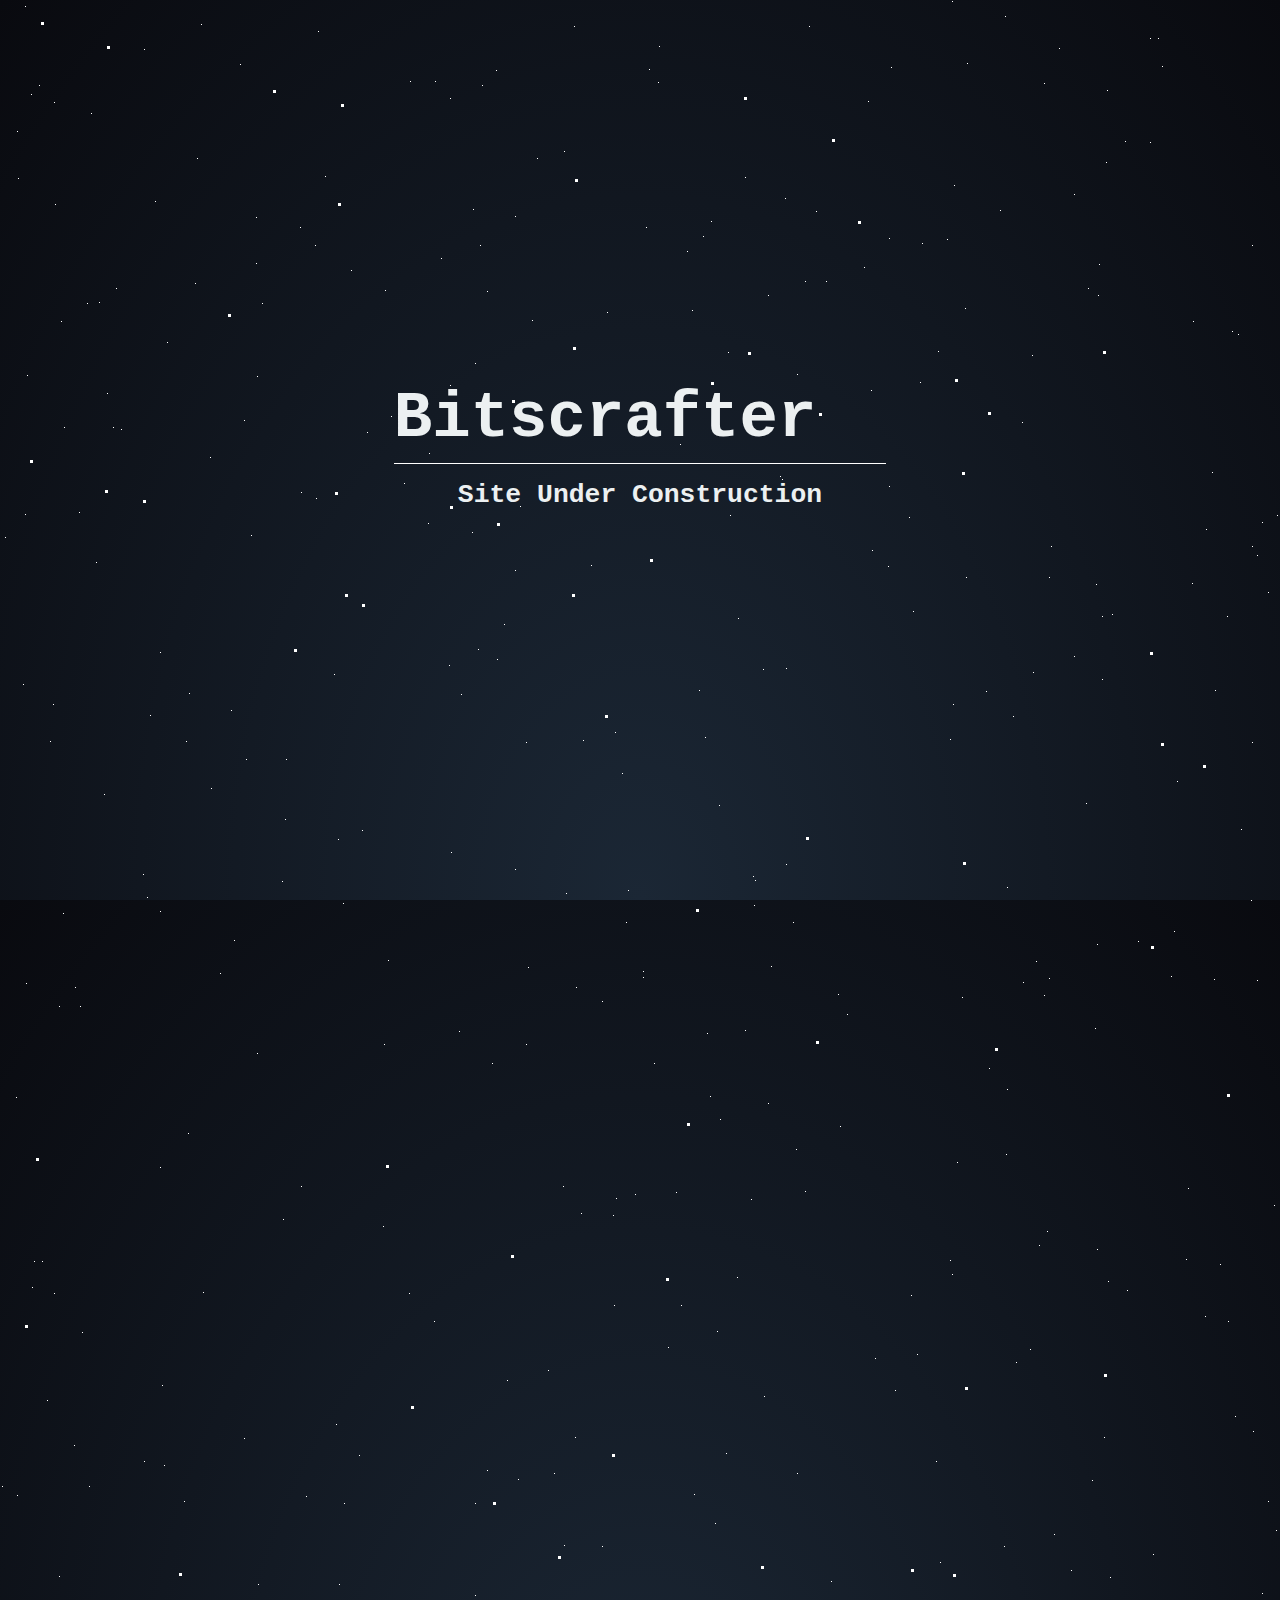
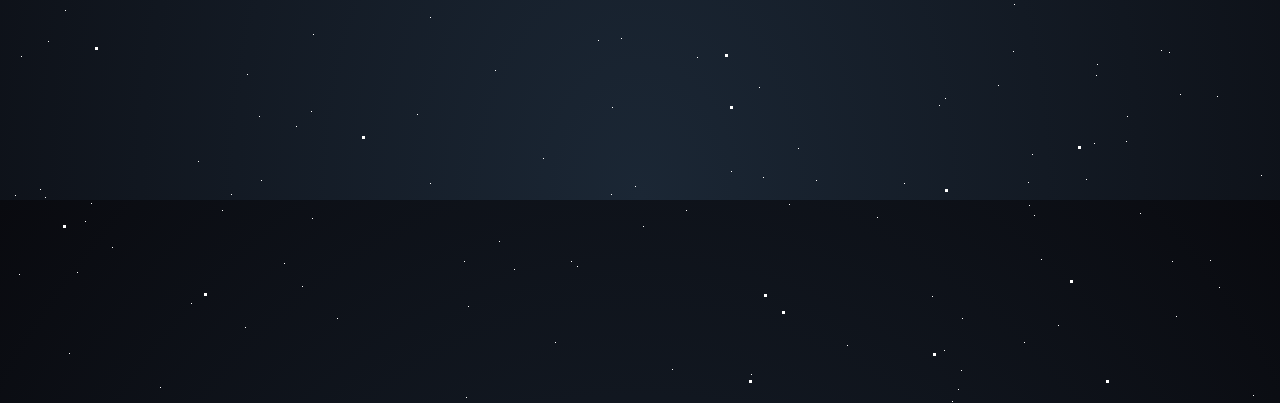
==== index.html @ 1b385be1 "Under construction site" ====
<!doctype html>
<html>

<head>
  <meta charset="utf-8">
  <meta name="viewport" content="width=device-width, initial-scale=1">
  <title></title>
<!--  <link rel="stylesheet" href="css/style.css">-->
<!--  <meta name="description" content="">-->

<!--  <meta property="og:title" content="">-->
<!--  <meta property="og:type" content="">-->
<!--  <meta property="og:url" content="">-->
<!--  <meta property="og:image" content="">-->
<!--  <meta property="og:image:alt" content="">-->

<!--  <link rel="icon" href="/favicon.ico" sizes="any">-->
<!--  <link rel="icon" href="/icon.svg" type="image/svg+xml">-->
<!--  <link rel="apple-touch-icon" href="icon.png">-->

<!--  <link rel="manifest" href="site.webmanifest">-->
<!--  <meta name="theme-color" content="#fafafa">-->

  <link rel="stylesheet" href="css/base.css">

<!--  <style id="INLINE_PEN_STYLESHEET_ID">-->
<!--    /*@import url('https://fonts.googleapis.com/css?family=Poiret+One|Source+Sans+Pro');*/-->

<!--    * {-->
<!--      padding: 0;-->
<!--      margin: 0;-->
<!--      box-sizing: border-box;-->
<!--    }-->

<!--    html,-->
<!--    body {-->
<!--      height: 100%;-->
<!--    }-->

<!--    body {-->
<!--      font-size: 110%;-->
<!--      color: #ecf0f1;-->
<!--      /*font-family: 'Source Sans Pro', sans-serif;*/-->
<!--      font-family: 'Andale Mono', 'Consolas', monospace;-->
<!--      background: radial-gradient(ellipse at bottom, #1b2735 0%, #090a0f 100%);-->
<!--      /*background: radial-gradient(ellipse at bottom, #1b2735 25%, #090a0f 75%);*/-->
<!--      width: 100%;-->
<!--      position: absolute;-->
<!--      top: 0;-->
<!--      left: 0;-->
<!--      overflow: hidden;-->
<!--    }-->

<!--    .main {-->
<!--      position: absolute;-->
<!--      height: 100%;-->
<!--      width: 100%;-->
<!--      display: flex;-->
<!--      justify-content: center;-->
<!--      align-items: center;-->
<!--    }-->

<!--    .contact {-->
<!--      display: flex;-->
<!--      flex-direction: column;-->
<!--      justify-content: center;-->
<!--      align-items: center;-->
<!--    }-->

<!--    .title {-->
<!--      /*font-family: 'Poiret One', cursive;*/-->
<!--      font-family: 'Andale Mono', 'Consolas', monospace;-->
<!--      font-size: 4rem;-->
<!--      margin-bottom: .5rem;-->
<!--      width: 100%;-->
<!--    }-->

<!--    .sub-title {-->
<!--      border-top: .1rem solid #fff;-->
<!--      padding: 1rem 4rem;-->
<!--      text-align: center;-->
<!--    }-->


<!--    /* CSS hack using multiple box-shadows to get them **Stars** */-->

<!--    .stars {-->
<!--      width: 1px;-->
<!--      height: 1px;-->
<!--      background: transparent;-->
<!--      box-shadow: 1983px 1070px #FFF, 1625px 734px #FFF, 1505px 1218px #FFF, 1288px 1382px #FFF, 1023px 982px #FFF, 184px 1501px #FFF, 1352px 1072px #FFF, 966px 577px #FFF, 1928px 1505px #FFF, 284px 1863px #FFF, 871px 390px #FFF, 1591px 1017px #FFF, 1919px 1315px #FFF, 1552px 697px #FFF, 1775px 1722px #FFF, 61px 321px #FFF, 1108px 1281px #FFF, 1795px 22px #FFF, 1808px 716px #FFF, 797px 374px #FFF, 796px 1149px #FFF, 952px 1px #FFF, 1361px 1185px #FFF, 1110px 1577px #FFF, 1058px 1925px #FFF, 160px 1987px #FFF, 1274px 1205px #FFF, 39px 85px #FFF, 1835px 484px #FFF, 495px 1670px #FFF, 986px 691px #FFF, 2px 1486px #FFF, 719px 805px #FFF, 1601px 89px #FFF, 591px 565px #FFF, 1317px 1604px #FFF, 1805px 1486px #FFF, 703px 236px #FFF, 1950px 1089px #FFF, 1527px 1923px #FFF, 1690px 36px #FFF, 1252px 245px #FFF, 343px 903px #FFF, 143px 874px #FFF, 939px 1705px #FFF, 1733px 372px #FFF, 362px 830px #FFF, 1580px 1181px #FFF, 251px 535px #FFF, 1666px 1111px #FFF, 1276px 1530px #FFF, 958px 1989px #FFF, 75px 987px #FFF, 256px 217px #FFF, 635px 1194px #FFF, 1004px 1546px #FFF, 1910px 878px #FFF, 520px 506px #FFF, 1000px 210px #FFF, 1455px 1027px #FFF, 417px 1714px #FFF, 1376px 674px #FFF, 1744px 1390px #FFF, 195px 283px #FFF, 621px 1638px #FFF, 962px 997px #FFF, 283px 1219px #FFF, 1591px 1953px #FFF, 160px 652px #FFF, 1430px 948px #FFF, 1589px 1722px #FFF, 614px 1305px #FFF, 167px 342px #FFF, 1172px 1861px #FFF, 1097px 1249px #FFF, 1094px 1743px #FFF, 1988px 1361px #FFF, 461px 694px #FFF, 1096px 584px #FFF, 1876px 1984px #FFF, 315px 245px #FFF, 441px 258px #FFF, 1219px 1887px #FFF, 480px 245px #FFF, 285px 819px #FFF, 1753px 1833px #FFF, 816px 1780px #FFF, 245px 1927px #FFF, 715px 1523px #FFF, 475px 1595px #FFF, 1162px 66px #FFF, 543px 1758px #FFF, 112px 1847px #FFF, 1604px 1243px #FFF, 1888px 1758px #FFF, 162px 1385px #FFF, 1587px 1863px #FFF, 1059px 48px #FFF, 1161px 1650px #FFF, 1881px 289px #FFF, 475px 363px #FFF, 160px 911px #FFF, 487px 291px #FFF, 496px 70px #FFF, 1107px 90px #FFF, 731px 1771px #FFF, 1517px 918px #FFF, 1013px 716px #FFF, 1832px 882px #FFF, 107px 393px #FFF, 1503px 1860px #FFF, 31px 94px #FFF, 1640px 1112px #FFF, 697px 1657px #FFF, 435px 81px #FFF, 1526px 1467px #FFF, 602px 1001px #FFF, 1409px 306px #FFF, 1631px 1005px #FFF, 302px 1886px #FFF, 1262px 522px #FFF, 1606px 776px #FFF, 1813px 1471px #FFF, 1784px 1953px #FFF, 499px 1841px #FFF, 805px 1191px #FFF, 786px 864px #FFF, 940px 1562px #FFF, 1016px 1362px #FFF, 1036px 961px #FFF, 1666px 173px #FFF, 1214px 979px #FFF, 54px 1293px #FFF, 231px 710px #FFF, 434px 1321px #FFF, 259px 1716px #FFF, 1463px 380px #FFF, 1406px 1130px #FFF, 913px 611px #FFF, 1489px 1218px #FFF, 1777px 61px #FFF, 967px 63px #FFF, 1598px 1504px #FFF, 1528px 1134px #FFF, 1641px 111px #FFF, 1980px 1181px #FFF, 945px 1698px #FFF, 430px 1617px #FFF, 482px 85px #FFF, 554px 1473px #FFF, 1112px 614px #FFF, 1030px 1349px #FFF, 1666px 1753px #FFF, 1049px 978px #FFF, 1817px 1144px #FFF, 759px 1687px #FFF, 1371px 1720px #FFF, 1393px 461px #FFF, 26px 983px #FFF, 85px 1821px #FFF, 1193px 321px #FFF, 240px 64px #FFF, 220px 973px #FFF, 607px 312px #FFF, 1102px 679px #FFF, 1314px 329px #FFF, 1802px 1079px #FFF, 1997px 85px #FFF, 782px 479px #FFF, 1647px 52px #FFF, 1945px 514px #FFF, 938px 351px #FFF, 1140px 1813px #FFF, 1348px 1582px #FFF, 1188px 1188px #FFF, 1494px 1341px #FFF, 1552px 834px #FFF, 1592px 1952px #FFF, 450px 98px #FFF, 581px 1213px #FFF, 1736px 1193px #FFF, 944px 1950px #FFF, 526px 1044px #FFF, 1869px 788px #FFF, 911px 1295px #FFF, 1521px 1135px #FFF, 1725px 1438px #FFF, 1691px 110px #FFF, 1903px 1777px #FFF, 643px 1826px #FFF, 222px 1810px #FFF, 1613px 1035px #FFF, 201px 24px #FFF, 1325px 557px #FFF, 1169px 1652px #FFF, 385px 290px #FFF, 1733px 168px #FFF, 1886px 438px #FFF, 1533px 315px #FFF, 388px 960px #FFF, 312px 1818px #FFF, 1605px 6px #FFF, 231px 1794px #FFF, 686px 1810px #FFF, 1301px 577px #FFF, 1583px 474px #FFF, 1916px 756px #FFF, 694px 1494px #FFF, 1877px 1341px #FFF, 25px 6px #FFF, 1717px 316px #FFF, 1906px 1307px #FFF, 1555px 316px #FFF, 699px 690px #FFF, 1335px 368px #FFF, 1871px 668px #FFF, 301px 492px #FFF, 1899px 747px #FFF, 680px 444px #FFF, 654px 1063px #FFF, 45px 1797px #FFF, 826px 281px #FFF, 1041px 1859px #FFF, 1690px 7px #FFF, 797px 1473px #FFF, 1697px 1680px #FFF, 1704px 572px #FFF, 144px 49px #FFF, 1099px 264px #FFF, 789px 1804px #FFF, 186px 741px #FFF, 306px 1496px #FFF, 473px 209px #FFF, 1763px 127px #FFF, 116px 288px #FFF, 450px 385px #FFF, 210px 457px #FFF, 1433px 1540px #FFF, 1766px 1459px #FFF, 1426px 215px #FFF, 1313px 296px #FFF, 410px 81px #FFF, 1809px 593px #FFF, 515px 216px #FFF, 1903px 1912px #FFF, 564px 1545px #FFF, 99px 302px #FFF, 164px 1465px #FFF, 1560px 801px #FFF, 1839px 663px #FFF, 191px 1903px #FFF, 5px 537px #FFF, 1150px 38px #FFF, 1310px 647px #FFF, 1257px 555px #FFF, 487px 1470px #FFF, 1769px 1121px #FFF, 1698px 1155px #FFF, 1176px 1916px #FFF, 1192px 583px #FFF, 1778px 1511px #FFF, 1330px 354px #FFF, 705px 737px #FFF, 449px 665px #FFF, 89px 1486px #FFF, 751px 1974px #FFF, 1733px 1742px #FFF, 1289px 1386px #FFF, 1621px 1363px #FFF, 571px 1861px #FFF, 1697px 1850px #FFF, 504px 624px #FFF, 889px 238px #FFF, 1627px 1435px #FFF, 1379px 1367px #FFF, 872px 550px #FFF, 472px 532px #FFF, 466px 1997px #FFF, 932px 1896px #FFF, 1044px 83px #FFF, 1262px 1593px #FFF, 1953px 1478px #FFF, 1127px 1716px #FFF, 325px 176px #FFF, 1742px 1505px #FFF, 1088px 288px #FFF, 1212px 472px #FFF, 1365px 985px #FFF, 1086px 803px #FFF, 256px 263px #FFF, 1300px 1444px #FFF, 1673px 201px #FFF, 188px 1133px #FFF, 404px 483px #FFF, 59px 1006px #FFF, 1013px 1651px #FFF, 947px 239px #FFF, 18px 178px #FFF, 1430px 1851px #FFF, 763px 1777px #FFF, 1737px 196px #FFF, 643px 977px #FFF, 1335px 1275px #FFF, 1513px 1200px #FFF, 497px 659px #FFF, 1929px 800px #FFF, 1481px 283px #FFF, 1232px 331px #FFF, 1518px 1754px #FFF, 515px 869px #FFF, 1127px 1290px #FFF, 726px 1453px #FFF, 864px 267px #FFF, 313px 1634px #FFF, 1562px 606px #FFF, 91px 1803px #FFF, 40px 1789px #FFF, 1097px 944px #FFF, 1949px 1949px #FFF, 17px 1495px #FFF, 1786px 93px #FFF, 577px 1866px #FFF, 1252px 546px #FFF, 564px 151px #FFF, 1096px 1675px #FFF, 1743px 1694px #FFF, 1332px 311px #FFF, 1935px 1625px #FFF, 1251px 900px #FFF, 840px 1126px #FFF, 763px 669px #FFF, 1414px 1146px #FFF, 32px 1287px #FFF, 950px 739px #FFF, 1730px 856px #FFF, 1032px 1754px #FFF, 155px 201px #FFF, 1999px 1250px #FFF, 1811px 1488px #FFF, 805px 281px #FFF, 875px 1358px #FFF, 1757px 86px #FFF, 1824px 605px #FFF, 429px 453px #FFF, 1955px 1159px #FFF, 19px 1874px #FFF, 1549px 109px #FFF, 1684px 145px #FFF, 1973px 685px #FFF, 338px 839px #FFF, 659px 46px #FFF, 1600px 344px #FFF, 838px 994px #FFF, 337px 1918px #FFF, 583px 740px #FFF, 687px 251px #FFF, 1900px 1031px #FFF, 1296px 449px #FFF, 1268px 592px #FFF, 383px 1226px #FFF, 868px 101px #FFF, 891px 67px #FFF, 1957px 940px #FFF, 74px 1445px #FFF, 1432px 898px #FFF, 430px 1783px #FFF, 954px 185px #FFF, 359px 1455px #FFF, 635px 1786px #FFF, 1186px 1259px #FFF, 1445px 1505px #FFF, 1177px 781px #FFF, 1407px 603px #FFF, 1257px 980px #FFF, 96px 562px #FFF, 1999px 1560px #FFF, 1153px 1554px #FFF, 1033px 672px #FFF, 1051px 546px #FFF, 753px 876px #FFF, 1763px 145px #FFF, 1704px 1207px #FFF, 34px 1261px #FFF, 817px 1041px #FFF, 247px 1674px #FFF, 121px 429px #FFF, 515px 570px #FFF, 1762px 1489px #FFF, 234px 940px #FFF, 1095px 1028px #FFF, 720px 1119px #FFF, 1238px 334px #FFF, 91px 113px #FFF, 147px 897px #FFF, 1029px 1805px #FFF, 1680px 1957px #FFF, 475px 1503px #FFF, 1557px 917px #FFF, 1458px 1762px #FFF, 612px 1707px #FFF, 1329px 393px #FFF, 160px 1167px #FFF, 1631px 1887px #FFF, 1125px 141px #FFF, 257px 376px #FFF, 809px 26px #FFF, 1349px 199px #FFF, 1805px 88px #FFF, 69px 1953px #FFF, 1206px 529px #FFF, 646px 227px #FFF, 1097px 1664px #FFF, 42px 1261px #FFF, 1604px 360px #FFF, 1939px 187px #FFF, 1220px 1264px #FFF, 1044px 995px #FFF, 1005px 16px #FFF, 1648px 1612px #FFF, 847px 1014px #FFF, 339px 1584px #FFF, 1329px 1304px #FFF, 961px 1970px #FFF, 711px 221px #FFF, 888px 566px #FFF, 53px 704px #FFF, 1369px 846px #FFF, 1261px 1775px #FFF, 737px 1277px #FFF, 1071px 1570px #FFF, 77px 1872px #FFF, 1268px 1501px #FFF, 598px 1640px #FFF, 1769px 297px #FFF, 1074px 656px #FFF, 1006px 1154px #FFF, 672px 1969px #FFF, 922px 243px #FFF, 622px 773px #FFF, 1875px 804px #FFF, 1873px 600px #FFF, 1844px 1794px #FFF, 1253px 1995px #FFF, 616px 1198px #FFF, 1829px 1743px #FFF, 1321px 504px #FFF, 1340px 566px #FFF, 1520px 1825px #FFF, 1696px 1333px #FFF, 537px 158px #FFF, 1106px 162px #FFF, 25px 514px #FFF, 1022px 422px #FFF, 1955px 391px #FFF, 1126px 1741px #FFF, 754px 905px #FFF, 1217px 1696px #FFF, 351px 270px #FFF, 950px 1260px #FFF, 1847px 658px #FFF, 23px 684px #FFF, 1295px 572px #FFF, 257px 1053px #FFF, 87px 303px #FFF, 798px 1748px #FFF, 1150px 142px #FFF, 48px 1641px #FFF, 1492px 1328px #FFF, 1385px 1766px #FFF, 296px 1726px #FFF, 1299px 1780px #FFF, 1316px 522px #FFF, 1953px 1526px #FFF, 1007px 1089px #FFF, 1824px 1598px #FFF, 1720px 480px #FFF, 555px 1942px #FFF, 367px 432px #FFF, 957px 1162px #FFF, 384px 1044px #FFF, 738px 618px #FFF, 1568px 1432px #FFF, 211px 788px #FFF, 198px 1761px #FFF, 745px 177px #FFF, 1700px 159px #FFF, 316px 498px #FFF, 65px 1610px #FFF, 1948px 1638px #FFF, 936px 1461px #FFF, 1656px 622px #FFF, 575px 1437px #FFF, 336px 1424px #FFF, 1215px 690px #FFF, 1641px 1542px #FFF, 998px 1685px #FFF, 952px 1274px #FFF, 1448px 1165px #FFF, 904px 1783px #FFF, 1788px 1404px #FFF, 1748px 1717px #FFF, 793px 922px #FFF, 1032px 355px #FFF, 1158px 38px #FFF, 1573px 1855px #FFF, 751px 1199px #FFF, 1284px 227px #FFF, 391px 416px #FFF, 55px 204px #FFF, 962px 1918px #FFF, 668px 1347px #FFF, 613px 1215px #FFF, 615px 732px #FFF, 1442px 1752px #FFF, 1086px 1779px #FFF, 532px 320px #FFF, 1228px 1321px #FFF, 1796px 1906px #FFF, 150px 715px #FFF, 1694px 1005px #FFF, 1509px 391px #FFF, 262px 303px #FFF, 1743px 909px #FFF, 1966px 1203px #FFF, 707px 1033px #FFF, 82px 1332px #FFF, 104px 794px #FFF, 246px 759px #FFF, 507px 1380px #FFF, 1227px 616px #FFF, 917px 1354px #FFF, 1941px 759px #FFF, 451px 852px #FFF, 17px 131px #FFF, 780px 476px #FFF, 816px 211px #FFF, 1039px 1245px #FFF, 1521px 1036px #FFF, 1509px 1542px #FFF, 1368px 960px #FFF, 1104px 1437px #FFF, 1171px 976px #FFF, 681px 1305px #FFF, 1741px 579px #FFF, 953px 704px #FFF, 1810px 328px #FFF, 1960px 1396px #FFF, 1098px 295px #FFF, 1409px 919px #FFF, 1830px 1176px #FFF, 492px 1063px #FFF, 1277px 515px #FFF, 602px 1546px #FFF, 1832px 236px #FFF, 1513px 274px #FFF, 1983px 794px #FFF, 2000px 1505px #FFF, 920px 382px #FFF, 1374px 1235px #FFF, 692px 310px #FFF, 1028px 1782px #FFF, 1007px 887px #FFF, 1492px 858px #FFF, 877px 1817px #FFF, 1024px 1942px #FFF, 658px 82px #FFF, 526px 742px #FFF, 755px 880px #FFF, 301px 1186px #FFF, 318px 31px #FFF, 1517px 1244px #FFF, 1996px 1126px #FFF, 464px 1861px #FFF, 334px 674px #FFF, 768px 1103px #FFF, 628px 890px #FFF, 1054px 1534px #FFF, 59px 1576px #FFF, 189px 693px #FFF, 16px 1097px #FFF, 563px 1186px #FFF, 428px 523px #FFF, 1047px 1231px #FFF, 1940px 1262px #FFF, 643px 971px #FFF, 611px 1794px #FFF, 1676px 21px #FFF, 1882px 1523px #FFF, 258px 1584px #FFF, 768px 295px #FFF, 1253px 1431px #FFF, 1855px 362px #FFF, 576px 987px #FFF, 1904px 470px #FFF, 895px 1390px #FFF, 771px 966px #FFF, 1034px 1815px #FFF, 203px 1292px #FFF, 566px 893px #FFF, 63px 913px #FFF, 1340px 1416px #FFF, 528px 967px #FFF, 1965px 444px #FFF, 1961px 132px #FFF, 1049px 577px #FFF, 459px 1031px #FFF, 261px 1780px #FFF, 1092px 1480px #FFF, 286px 759px #FFF, 1014px 1604px #FFF, 144px 1461px #FFF, 1180px 1694px #FFF, 1348px 613px #FFF, 518px 1479px #FFF, 478px 649px #FFF, 1303px 629px #FFF, 1713px 258px #FFF, 1912px 501px #FFF, 300px 227px #FFF, 989px 1068px #FFF, 197px 158px #FFF, 244px 420px #FFF, 889px 486px #FFF, 1517px 1812px #FFF, 965px 308px #FFF, 409px 1293px #FFF, 47px 1400px #FFF, 1473px 1150px #FFF, 311px 1711px #FFF, 1938px 1000px #FFF, 717px 1331px #FFF, 282px 881px #FFF, 1305px 382px #FFF, 1639px 52px #FFF, 1466px 1228px #FFF, 574px 26px #FFF, 1310px 899px #FFF, 15px 1795px #FFF, 1138px 941px #FFF, 1235px 1416px #FFF, 27px 375px #FFF, 1333px 1470px #FFF, 1462px 1837px #FFF, 1830px 1217px #FFF, 1521px 1848px #FFF, 730px 515px #FFF, 514px 1869px #FFF, 468px 1906px #FFF, 1931px 259px #FFF, 1612px 151px #FFF, 1495px 735px #FFF, 710px 1096px #FFF, 1976px 546px #FFF, 50px 741px #FFF, 1313px 381px #FFF, 54px 102px #FFF, 1873px 1009px #FFF, 1696px 688px #FFF, 626px 922px #FFF, 244px 1438px #FFF, 1746px 1787px #FFF, 1824px 1437px #FFF, 1730px 1219px #FFF, 785px 198px #FFF, 1174px 931px #FFF, 909px 517px #FFF, 1283px 662px #FFF, 1074px 194px #FFF, 847px 1945px #FFF, 113px 427px #FFF, 728px 352px #FFF, 1205px 1316px #FFF, 786px 668px #FFF, 64px 427px #FFF, 548px 1370px #FFF, 1102px 616px #FFF, 676px 1192px #FFF, 1652px 1264px #FFF, 649px 69px #FFF, 1593px 645px #FFF, 1651px 816px #FFF, 1914px 977px #FFF, 80px 1006px #FFF, 1252px 742px #FFF, 1291px 981px #FFF, 1325px 273px #FFF, 831px 1581px #FFF, 344px 1503px #FFF, 1885px 1849px #FFF, 745px 1030px #FFF, 764px 1396px #FFF, 1241px 829px #FFF, 1281px 160px #FFF, 1210px 1860px #FFF, 1998px 411px #FFF, 1752px 1816px #FFF, 21px 1656px #FFF, 1863px 1988px #FFF, 1860px 331px #FFF, 79px 512px #FFF;-->
<!--      animation: animStar 50s linear infinite;-->
<!--    }-->

<!--    .stars:after {-->
<!--      content: " ";-->
<!--      position: absolute;-->
<!--      top: 2000px;-->
<!--      width: 1px;-->
<!--      height: 1px;-->
<!--      background: transparent;-->
<!--      box-shadow: 1983px 1070px #FFF, 1625px 734px #FFF, 1505px 1218px #FFF, 1288px 1382px #FFF, 1023px 982px #FFF, 184px 1501px #FFF, 1352px 1072px #FFF, 966px 577px #FFF, 1928px 1505px #FFF, 284px 1863px #FFF, 871px 390px #FFF, 1591px 1017px #FFF, 1919px 1315px #FFF, 1552px 697px #FFF, 1775px 1722px #FFF, 61px 321px #FFF, 1108px 1281px #FFF, 1795px 22px #FFF, 1808px 716px #FFF, 797px 374px #FFF, 796px 1149px #FFF, 952px 1px #FFF, 1361px 1185px #FFF, 1110px 1577px #FFF, 1058px 1925px #FFF, 160px 1987px #FFF, 1274px 1205px #FFF, 39px 85px #FFF, 1835px 484px #FFF, 495px 1670px #FFF, 986px 691px #FFF, 2px 1486px #FFF, 719px 805px #FFF, 1601px 89px #FFF, 591px 565px #FFF, 1317px 1604px #FFF, 1805px 1486px #FFF, 703px 236px #FFF, 1950px 1089px #FFF, 1527px 1923px #FFF, 1690px 36px #FFF, 1252px 245px #FFF, 343px 903px #FFF, 143px 874px #FFF, 939px 1705px #FFF, 1733px 372px #FFF, 362px 830px #FFF, 1580px 1181px #FFF, 251px 535px #FFF, 1666px 1111px #FFF, 1276px 1530px #FFF, 958px 1989px #FFF, 75px 987px #FFF, 256px 217px #FFF, 635px 1194px #FFF, 1004px 1546px #FFF, 1910px 878px #FFF, 520px 506px #FFF, 1000px 210px #FFF, 1455px 1027px #FFF, 417px 1714px #FFF, 1376px 674px #FFF, 1744px 1390px #FFF, 195px 283px #FFF, 621px 1638px #FFF, 962px 997px #FFF, 283px 1219px #FFF, 1591px 1953px #FFF, 160px 652px #FFF, 1430px 948px #FFF, 1589px 1722px #FFF, 614px 1305px #FFF, 167px 342px #FFF, 1172px 1861px #FFF, 1097px 1249px #FFF, 1094px 1743px #FFF, 1988px 1361px #FFF, 461px 694px #FFF, 1096px 584px #FFF, 1876px 1984px #FFF, 315px 245px #FFF, 441px 258px #FFF, 1219px 1887px #FFF, 480px 245px #FFF, 285px 819px #FFF, 1753px 1833px #FFF, 816px 1780px #FFF, 245px 1927px #FFF, 715px 1523px #FFF, 475px 1595px #FFF, 1162px 66px #FFF, 543px 1758px #FFF, 112px 1847px #FFF, 1604px 1243px #FFF, 1888px 1758px #FFF, 162px 1385px #FFF, 1587px 1863px #FFF, 1059px 48px #FFF, 1161px 1650px #FFF, 1881px 289px #FFF, 475px 363px #FFF, 160px 911px #FFF, 487px 291px #FFF, 496px 70px #FFF, 1107px 90px #FFF, 731px 1771px #FFF, 1517px 918px #FFF, 1013px 716px #FFF, 1832px 882px #FFF, 107px 393px #FFF, 1503px 1860px #FFF, 31px 94px #FFF, 1640px 1112px #FFF, 697px 1657px #FFF, 435px 81px #FFF, 1526px 1467px #FFF, 602px 1001px #FFF, 1409px 306px #FFF, 1631px 1005px #FFF, 302px 1886px #FFF, 1262px 522px #FFF, 1606px 776px #FFF, 1813px 1471px #FFF, 1784px 1953px #FFF, 499px 1841px #FFF, 805px 1191px #FFF, 786px 864px #FFF, 940px 1562px #FFF, 1016px 1362px #FFF, 1036px 961px #FFF, 1666px 173px #FFF, 1214px 979px #FFF, 54px 1293px #FFF, 231px 710px #FFF, 434px 1321px #FFF, 259px 1716px #FFF, 1463px 380px #FFF, 1406px 1130px #FFF, 913px 611px #FFF, 1489px 1218px #FFF, 1777px 61px #FFF, 967px 63px #FFF, 1598px 1504px #FFF, 1528px 1134px #FFF, 1641px 111px #FFF, 1980px 1181px #FFF, 945px 1698px #FFF, 430px 1617px #FFF, 482px 85px #FFF, 554px 1473px #FFF, 1112px 614px #FFF, 1030px 1349px #FFF, 1666px 1753px #FFF, 1049px 978px #FFF, 1817px 1144px #FFF, 759px 1687px #FFF, 1371px 1720px #FFF, 1393px 461px #FFF, 26px 983px #FFF, 85px 1821px #FFF, 1193px 321px #FFF, 240px 64px #FFF, 220px 973px #FFF, 607px 312px #FFF, 1102px 679px #FFF, 1314px 329px #FFF, 1802px 1079px #FFF, 1997px 85px #FFF, 782px 479px #FFF, 1647px 52px #FFF, 1945px 514px #FFF, 938px 351px #FFF, 1140px 1813px #FFF, 1348px 1582px #FFF, 1188px 1188px #FFF, 1494px 1341px #FFF, 1552px 834px #FFF, 1592px 1952px #FFF, 450px 98px #FFF, 581px 1213px #FFF, 1736px 1193px #FFF, 944px 1950px #FFF, 526px 1044px #FFF, 1869px 788px #FFF, 911px 1295px #FFF, 1521px 1135px #FFF, 1725px 1438px #FFF, 1691px 110px #FFF, 1903px 1777px #FFF, 643px 1826px #FFF, 222px 1810px #FFF, 1613px 1035px #FFF, 201px 24px #FFF, 1325px 557px #FFF, 1169px 1652px #FFF, 385px 290px #FFF, 1733px 168px #FFF, 1886px 438px #FFF, 1533px 315px #FFF, 388px 960px #FFF, 312px 1818px #FFF, 1605px 6px #FFF, 231px 1794px #FFF, 686px 1810px #FFF, 1301px 577px #FFF, 1583px 474px #FFF, 1916px 756px #FFF, 694px 1494px #FFF, 1877px 1341px #FFF, 25px 6px #FFF, 1717px 316px #FFF, 1906px 1307px #FFF, 1555px 316px #FFF, 699px 690px #FFF, 1335px 368px #FFF, 1871px 668px #FFF, 301px 492px #FFF, 1899px 747px #FFF, 680px 444px #FFF, 654px 1063px #FFF, 45px 1797px #FFF, 826px 281px #FFF, 1041px 1859px #FFF, 1690px 7px #FFF, 797px 1473px #FFF, 1697px 1680px #FFF, 1704px 572px #FFF, 144px 49px #FFF, 1099px 264px #FFF, 789px 1804px #FFF, 186px 741px #FFF, 306px 1496px #FFF, 473px 209px #FFF, 1763px 127px #FFF, 116px 288px #FFF, 450px 385px #FFF, 210px 457px #FFF, 1433px 1540px #FFF, 1766px 1459px #FFF, 1426px 215px #FFF, 1313px 296px #FFF, 410px 81px #FFF, 1809px 593px #FFF, 515px 216px #FFF, 1903px 1912px #FFF, 564px 1545px #FFF, 99px 302px #FFF, 164px 1465px #FFF, 1560px 801px #FFF, 1839px 663px #FFF, 191px 1903px #FFF, 5px 537px #FFF, 1150px 38px #FFF, 1310px 647px #FFF, 1257px 555px #FFF, 487px 1470px #FFF, 1769px 1121px #FFF, 1698px 1155px #FFF, 1176px 1916px #FFF, 1192px 583px #FFF, 1778px 1511px #FFF, 1330px 354px #FFF, 705px 737px #FFF, 449px 665px #FFF, 89px 1486px #FFF, 751px 1974px #FFF, 1733px 1742px #FFF, 1289px 1386px #FFF, 1621px 1363px #FFF, 571px 1861px #FFF, 1697px 1850px #FFF, 504px 624px #FFF, 889px 238px #FFF, 1627px 1435px #FFF, 1379px 1367px #FFF, 872px 550px #FFF, 472px 532px #FFF, 466px 1997px #FFF, 932px 1896px #FFF, 1044px 83px #FFF, 1262px 1593px #FFF, 1953px 1478px #FFF, 1127px 1716px #FFF, 325px 176px #FFF, 1742px 1505px #FFF, 1088px 288px #FFF, 1212px 472px #FFF, 1365px 985px #FFF, 1086px 803px #FFF, 256px 263px #FFF, 1300px 1444px #FFF, 1673px 201px #FFF, 188px 1133px #FFF, 404px 483px #FFF, 59px 1006px #FFF, 1013px 1651px #FFF, 947px 239px #FFF, 18px 178px #FFF, 1430px 1851px #FFF, 763px 1777px #FFF, 1737px 196px #FFF, 643px 977px #FFF, 1335px 1275px #FFF, 1513px 1200px #FFF, 497px 659px #FFF, 1929px 800px #FFF, 1481px 283px #FFF, 1232px 331px #FFF, 1518px 1754px #FFF, 515px 869px #FFF, 1127px 1290px #FFF, 726px 1453px #FFF, 864px 267px #FFF, 313px 1634px #FFF, 1562px 606px #FFF, 91px 1803px #FFF, 40px 1789px #FFF, 1097px 944px #FFF, 1949px 1949px #FFF, 17px 1495px #FFF, 1786px 93px #FFF, 577px 1866px #FFF, 1252px 546px #FFF, 564px 151px #FFF, 1096px 1675px #FFF, 1743px 1694px #FFF, 1332px 311px #FFF, 1935px 1625px #FFF, 1251px 900px #FFF, 840px 1126px #FFF, 763px 669px #FFF, 1414px 1146px #FFF, 32px 1287px #FFF, 950px 739px #FFF, 1730px 856px #FFF, 1032px 1754px #FFF, 155px 201px #FFF, 1999px 1250px #FFF, 1811px 1488px #FFF, 805px 281px #FFF, 875px 1358px #FFF, 1757px 86px #FFF, 1824px 605px #FFF, 429px 453px #FFF, 1955px 1159px #FFF, 19px 1874px #FFF, 1549px 109px #FFF, 1684px 145px #FFF, 1973px 685px #FFF, 338px 839px #FFF, 659px 46px #FFF, 1600px 344px #FFF, 838px 994px #FFF, 337px 1918px #FFF, 583px 740px #FFF, 687px 251px #FFF, 1900px 1031px #FFF, 1296px 449px #FFF, 1268px 592px #FFF, 383px 1226px #FFF, 868px 101px #FFF, 891px 67px #FFF, 1957px 940px #FFF, 74px 1445px #FFF, 1432px 898px #FFF, 430px 1783px #FFF, 954px 185px #FFF, 359px 1455px #FFF, 635px 1786px #FFF, 1186px 1259px #FFF, 1445px 1505px #FFF, 1177px 781px #FFF, 1407px 603px #FFF, 1257px 980px #FFF, 96px 562px #FFF, 1999px 1560px #FFF, 1153px 1554px #FFF, 1033px 672px #FFF, 1051px 546px #FFF, 753px 876px #FFF, 1763px 145px #FFF, 1704px 1207px #FFF, 34px 1261px #FFF, 817px 1041px #FFF, 247px 1674px #FFF, 121px 429px #FFF, 515px 570px #FFF, 1762px 1489px #FFF, 234px 940px #FFF, 1095px 1028px #FFF, 720px 1119px #FFF, 1238px 334px #FFF, 91px 113px #FFF, 147px 897px #FFF, 1029px 1805px #FFF, 1680px 1957px #FFF, 475px 1503px #FFF, 1557px 917px #FFF, 1458px 1762px #FFF, 612px 1707px #FFF, 1329px 393px #FFF, 160px 1167px #FFF, 1631px 1887px #FFF, 1125px 141px #FFF, 257px 376px #FFF, 809px 26px #FFF, 1349px 199px #FFF, 1805px 88px #FFF, 69px 1953px #FFF, 1206px 529px #FFF, 646px 227px #FFF, 1097px 1664px #FFF, 42px 1261px #FFF, 1604px 360px #FFF, 1939px 187px #FFF, 1220px 1264px #FFF, 1044px 995px #FFF, 1005px 16px #FFF, 1648px 1612px #FFF, 847px 1014px #FFF, 339px 1584px #FFF, 1329px 1304px #FFF, 961px 1970px #FFF, 711px 221px #FFF, 888px 566px #FFF, 53px 704px #FFF, 1369px 846px #FFF, 1261px 1775px #FFF, 737px 1277px #FFF, 1071px 1570px #FFF, 77px 1872px #FFF, 1268px 1501px #FFF, 598px 1640px #FFF, 1769px 297px #FFF, 1074px 656px #FFF, 1006px 1154px #FFF, 672px 1969px #FFF, 922px 243px #FFF, 622px 773px #FFF, 1875px 804px #FFF, 1873px 600px #FFF, 1844px 1794px #FFF, 1253px 1995px #FFF, 616px 1198px #FFF, 1829px 1743px #FFF, 1321px 504px #FFF, 1340px 566px #FFF, 1520px 1825px #FFF, 1696px 1333px #FFF, 537px 158px #FFF, 1106px 162px #FFF, 25px 514px #FFF, 1022px 422px #FFF, 1955px 391px #FFF, 1126px 1741px #FFF, 754px 905px #FFF, 1217px 1696px #FFF, 351px 270px #FFF, 950px 1260px #FFF, 1847px 658px #FFF, 23px 684px #FFF, 1295px 572px #FFF, 257px 1053px #FFF, 87px 303px #FFF, 798px 1748px #FFF, 1150px 142px #FFF, 48px 1641px #FFF, 1492px 1328px #FFF, 1385px 1766px #FFF, 296px 1726px #FFF, 1299px 1780px #FFF, 1316px 522px #FFF, 1953px 1526px #FFF, 1007px 1089px #FFF, 1824px 1598px #FFF, 1720px 480px #FFF, 555px 1942px #FFF, 367px 432px #FFF, 957px 1162px #FFF, 384px 1044px #FFF, 738px 618px #FFF, 1568px 1432px #FFF, 211px 788px #FFF, 198px 1761px #FFF, 745px 177px #FFF, 1700px 159px #FFF, 316px 498px #FFF, 65px 1610px #FFF, 1948px 1638px #FFF, 936px 1461px #FFF, 1656px 622px #FFF, 575px 1437px #FFF, 336px 1424px #FFF, 1215px 690px #FFF, 1641px 1542px #FFF, 998px 1685px #FFF, 952px 1274px #FFF, 1448px 1165px #FFF, 904px 1783px #FFF, 1788px 1404px #FFF, 1748px 1717px #FFF, 793px 922px #FFF, 1032px 355px #FFF, 1158px 38px #FFF, 1573px 1855px #FFF, 751px 1199px #FFF, 1284px 227px #FFF, 391px 416px #FFF, 55px 204px #FFF, 962px 1918px #FFF, 668px 1347px #FFF, 613px 1215px #FFF, 615px 732px #FFF, 1442px 1752px #FFF, 1086px 1779px #FFF, 532px 320px #FFF, 1228px 1321px #FFF, 1796px 1906px #FFF, 150px 715px #FFF, 1694px 1005px #FFF, 1509px 391px #FFF, 262px 303px #FFF, 1743px 909px #FFF, 1966px 1203px #FFF, 707px 1033px #FFF, 82px 1332px #FFF, 104px 794px #FFF, 246px 759px #FFF, 507px 1380px #FFF, 1227px 616px #FFF, 917px 1354px #FFF, 1941px 759px #FFF, 451px 852px #FFF, 17px 131px #FFF, 780px 476px #FFF, 816px 211px #FFF, 1039px 1245px #FFF, 1521px 1036px #FFF, 1509px 1542px #FFF, 1368px 960px #FFF, 1104px 1437px #FFF, 1171px 976px #FFF, 681px 1305px #FFF, 1741px 579px #FFF, 953px 704px #FFF, 1810px 328px #FFF, 1960px 1396px #FFF, 1098px 295px #FFF, 1409px 919px #FFF, 1830px 1176px #FFF, 492px 1063px #FFF, 1277px 515px #FFF, 602px 1546px #FFF, 1832px 236px #FFF, 1513px 274px #FFF, 1983px 794px #FFF, 2000px 1505px #FFF, 920px 382px #FFF, 1374px 1235px #FFF, 692px 310px #FFF, 1028px 1782px #FFF, 1007px 887px #FFF, 1492px 858px #FFF, 877px 1817px #FFF, 1024px 1942px #FFF, 658px 82px #FFF, 526px 742px #FFF, 755px 880px #FFF, 301px 1186px #FFF, 318px 31px #FFF, 1517px 1244px #FFF, 1996px 1126px #FFF, 464px 1861px #FFF, 334px 674px #FFF, 768px 1103px #FFF, 628px 890px #FFF, 1054px 1534px #FFF, 59px 1576px #FFF, 189px 693px #FFF, 16px 1097px #FFF, 563px 1186px #FFF, 428px 523px #FFF, 1047px 1231px #FFF, 1940px 1262px #FFF, 643px 971px #FFF, 611px 1794px #FFF, 1676px 21px #FFF, 1882px 1523px #FFF, 258px 1584px #FFF, 768px 295px #FFF, 1253px 1431px #FFF, 1855px 362px #FFF, 576px 987px #FFF, 1904px 470px #FFF, 895px 1390px #FFF, 771px 966px #FFF, 1034px 1815px #FFF, 203px 1292px #FFF, 566px 893px #FFF, 63px 913px #FFF, 1340px 1416px #FFF, 528px 967px #FFF, 1965px 444px #FFF, 1961px 132px #FFF, 1049px 577px #FFF, 459px 1031px #FFF, 261px 1780px #FFF, 1092px 1480px #FFF, 286px 759px #FFF, 1014px 1604px #FFF, 144px 1461px #FFF, 1180px 1694px #FFF, 1348px 613px #FFF, 518px 1479px #FFF, 478px 649px #FFF, 1303px 629px #FFF, 1713px 258px #FFF, 1912px 501px #FFF, 300px 227px #FFF, 989px 1068px #FFF, 197px 158px #FFF, 244px 420px #FFF, 889px 486px #FFF, 1517px 1812px #FFF, 965px 308px #FFF, 409px 1293px #FFF, 47px 1400px #FFF, 1473px 1150px #FFF, 311px 1711px #FFF, 1938px 1000px #FFF, 717px 1331px #FFF, 282px 881px #FFF, 1305px 382px #FFF, 1639px 52px #FFF, 1466px 1228px #FFF, 574px 26px #FFF, 1310px 899px #FFF, 15px 1795px #FFF, 1138px 941px #FFF, 1235px 1416px #FFF, 27px 375px #FFF, 1333px 1470px #FFF, 1462px 1837px #FFF, 1830px 1217px #FFF, 1521px 1848px #FFF, 730px 515px #FFF, 514px 1869px #FFF, 468px 1906px #FFF, 1931px 259px #FFF, 1612px 151px #FFF, 1495px 735px #FFF, 710px 1096px #FFF, 1976px 546px #FFF, 50px 741px #FFF, 1313px 381px #FFF, 54px 102px #FFF, 1873px 1009px #FFF, 1696px 688px #FFF, 626px 922px #FFF, 244px 1438px #FFF, 1746px 1787px #FFF, 1824px 1437px #FFF, 1730px 1219px #FFF, 785px 198px #FFF, 1174px 931px #FFF, 909px 517px #FFF, 1283px 662px #FFF, 1074px 194px #FFF, 847px 1945px #FFF, 113px 427px #FFF, 728px 352px #FFF, 1205px 1316px #FFF, 786px 668px #FFF, 64px 427px #FFF, 548px 1370px #FFF, 1102px 616px #FFF, 676px 1192px #FFF, 1652px 1264px #FFF, 649px 69px #FFF, 1593px 645px #FFF, 1651px 816px #FFF, 1914px 977px #FFF, 80px 1006px #FFF, 1252px 742px #FFF, 1291px 981px #FFF, 1325px 273px #FFF, 831px 1581px #FFF, 344px 1503px #FFF, 1885px 1849px #FFF, 745px 1030px #FFF, 764px 1396px #FFF, 1241px 829px #FFF, 1281px 160px #FFF, 1210px 1860px #FFF, 1998px 411px #FFF, 1752px 1816px #FFF, 21px 1656px #FFF, 1863px 1988px #FFF, 1860px 331px #FFF, 79px 512px #FFF;-->
<!--    }-->

<!--    .stars2 {-->
<!--      width: 2px;-->
<!--      height: 2px;-->
<!--      background: transparent;-->
<!--      box-shadow: 1124px 1500px #FFF, 916px 1039px #FFF, 1281px 2000px #FFF, 1702px 518px #FFF, 246px 953px #FFF, 1889px 287px #FFF, 1438px 1139px #FFF, 1824px 1739px #FFF, 1090px 1205px #FFF, 1514px 392px #FFF, 87px 1797px #FFF, 342px 25px #FFF, 134px 1624px #FFF, 1246px 426px #FFF, 453px 559px #FFF, 609px 308px #FFF, 506px 972px #FFF, 684px 733px #FFF, 85px 1641px #FFF, 1576px 320px #FFF, 145px 809px #FFF, 1822px 1000px #FFF, 21px 1512px #FFF, 173px 1775px #FFF, 1283px 1564px #FFF, 224px 1353px #FFF, 451px 785px #FFF, 703px 1983px #FFF, 508px 1345px #FFF, 957px 1209px #FFF, 698px 162px #FFF, 159px 1835px #FFF, 712px 227px #FFF, 1234px 295px #FFF, 310px 958px #FFF, 889px 31px #FFF, 1321px 1156px #FFF, 501px 274px #FFF, 914px 96px #FFF, 1637px 1954px #FFF, 774px 1326px #FFF, 304px 550px #FFF, 1249px 425px #FFF, 649px 1851px #FFF, 723px 1114px #FFF, 1115px 1524px #FFF, 1937px 1932px #FFF, 44px 1353px #FFF, 850px 1872px #FFF, 1175px 1628px #FFF, 318px 248px #FFF, 291px 521px #FFF, 1246px 1707px #FFF, 1640px 1608px #FFF, 1961px 343px #FFF, 964px 1144px #FFF, 1729px 361px #FFF, 1493px 799px #FFF, 1503px 1030px #FFF, 426px 1162px #FFF, 991px 1700px #FFF, 697px 630px #FFF, 897px 1692px #FFF, 457px 1816px #FFF, 667px 729px #FFF, 1753px 1618px #FFF, 1132px 1095px #FFF, 954px 1846px #FFF, 1938px 1179px #FFF, 135px 434px #FFF, 1134px 1216px #FFF, 491px 543px #FFF, 525px 1114px #FFF, 1769px 1830px #FFF, 1641px 1422px #FFF, 873px 548px #FFF, 1519px 1249px #FFF, 934px 1084px #FFF, 753px 1528px #FFF, 1139px 478px #FFF, 1533px 356px #FFF, 264px 1956px #FFF, 899px 487px #FFF, 1932px 1084px #FFF, 1846px 64px #FFF, 46px 1255px #FFF, 102px 1775px #FFF, 678px 1579px #FFF, 1406px 368px #FFF, 1808px 32px #FFF, 741px 775px #FFF, 225px 1338px #FFF, 124px 731px #FFF, 411px 135px #FFF, 1640px 1276px #FFF, 54px 1998px #FFF, 1126px 1912px #FFF, 1896px 1754px #FFF, 819px 827px #FFF, 1063px 125px #FFF, 955px 1357px #FFF, 945px 1808px #FFF, 777px 1591px #FFF, 508px 1351px #FFF, 966px 983px #FFF, 168px 9px #FFF, 1700px 533px #FFF, 785px 1700px #FFF, 558px 749px #FFF, 56px 1463px #FFF, 1482px 371px #FFF, 1201px 1930px #FFF, 207px 240px #FFF, 538px 146px #FFF, 893px 1156px #FFF, 662px 973px #FFF, 1126px 641px #FFF, 354px 1792px #FFF, 1483px 1367px #FFF, 1032px 1516px #FFF, 322px 1338px #FFF, 1804px 1170px #FFF, 1899px 561px #FFF, 698px 1947px #FFF, 1377px 1501px #FFF, 1966px 1196px #FFF, 108px 1889px #FFF, 790px 1309px #FFF, 1206px 42px #FFF, 1903px 373px #FFF, 465px 113px #FFF, 1776px 1878px #FFF, 1363px 639px #FFF, 1142px 1969px #FFF, 1427px 840px #FFF, 212px 1412px #FFF, 1333px 1905px #FFF, 817px 261px #FFF, 1590px 1046px #FFF, 1139px 89px #FFF, 1852px 311px #FFF, 1618px 1155px #FFF, 387px 1975px #FFF, 290px 1660px #FFF, 1094px 957px #FFF, 1145px 1157px #FFF, 825px 1179px #FFF, 1456px 1133px #FFF, 1214px 922px #FFF, 290px 1880px #FFF, 852px 1027px #FFF, 275px 557px #FFF, 1115px 724px #FFF, 1713px 1698px #FFF, 1819px 1196px #FFF, 1778px 179px #FFF, 401px 610px #FFF, 1288px 1286px #FFF, 1603px 493px #FFF, 497px 306px #FFF, 457px 1005px #FFF, 675px 1814px #FFF, 850px 1719px #FFF, 467px 932px #FFF, 1312px 1366px #FFF, 812px 1643px #FFF, 356px 1170px #FFF, 1915px 787px #FFF, 1923px 1453px #FFF, 542px 860px #FFF, 1496px 832px #FFF, 1689px 90px #FFF, 1404px 73px #FFF, 991px 357px #FFF, 1534px 1469px #FFF, 1036px 822px #FFF, 595px 819px #FFF, 432px 1908px #FFF, 221px 1519px #FFF, 1744px 1507px #FFF, 505px 564px #FFF, 1220px 1959px #FFF, 544px 1880px #FFF, 744px 516px #FFF, 547px 307px #FFF, 1862px 247px #FFF, 1560px 410px #FFF, 736px 282px #FFF, 986px 1452px #FFF, 808px 1942px #FFF, 194px 1307px #FFF, 639px 842px #FFF, 717px 272px #FFF, 580px 103px #FFF, 566px 1916px #FFF, 1847px 91px #FFF, 1583px 629px #FFF, 1270px 1517px #FFF, 1452px 1905px #FFF, 1161px 1965px #FFF;-->
<!--      animation: animStar 100s linear infinite;-->
<!--    }-->

<!--    .stars2:after {-->
<!--      content: " ";-->
<!--      position: absolute;-->
<!--      top: 2000px;-->
<!--      width: 2px;-->
<!--      height: 2px;-->
<!--      background: transparent;-->
<!--      box-shadow: 1124px 1500px #FFF, 916px 1039px #FFF, 1281px 2000px #FFF, 1702px 518px #FFF, 246px 953px #FFF, 1889px 287px #FFF, 1438px 1139px #FFF, 1824px 1739px #FFF, 1090px 1205px #FFF, 1514px 392px #FFF, 87px 1797px #FFF, 342px 25px #FFF, 134px 1624px #FFF, 1246px 426px #FFF, 453px 559px #FFF, 609px 308px #FFF, 506px 972px #FFF, 684px 733px #FFF, 85px 1641px #FFF, 1576px 320px #FFF, 145px 809px #FFF, 1822px 1000px #FFF, 21px 1512px #FFF, 173px 1775px #FFF, 1283px 1564px #FFF, 224px 1353px #FFF, 451px 785px #FFF, 703px 1983px #FFF, 508px 1345px #FFF, 957px 1209px #FFF, 698px 162px #FFF, 159px 1835px #FFF, 712px 227px #FFF, 1234px 295px #FFF, 310px 958px #FFF, 889px 31px #FFF, 1321px 1156px #FFF, 501px 274px #FFF, 914px 96px #FFF, 1637px 1954px #FFF, 774px 1326px #FFF, 304px 550px #FFF, 1249px 425px #FFF, 649px 1851px #FFF, 723px 1114px #FFF, 1115px 1524px #FFF, 1937px 1932px #FFF, 44px 1353px #FFF, 850px 1872px #FFF, 1175px 1628px #FFF, 318px 248px #FFF, 291px 521px #FFF, 1246px 1707px #FFF, 1640px 1608px #FFF, 1961px 343px #FFF, 964px 1144px #FFF, 1729px 361px #FFF, 1493px 799px #FFF, 1503px 1030px #FFF, 426px 1162px #FFF, 991px 1700px #FFF, 697px 630px #FFF, 897px 1692px #FFF, 457px 1816px #FFF, 667px 729px #FFF, 1753px 1618px #FFF, 1132px 1095px #FFF, 954px 1846px #FFF, 1938px 1179px #FFF, 135px 434px #FFF, 1134px 1216px #FFF, 491px 543px #FFF, 525px 1114px #FFF, 1769px 1830px #FFF, 1641px 1422px #FFF, 873px 548px #FFF, 1519px 1249px #FFF, 934px 1084px #FFF, 753px 1528px #FFF, 1139px 478px #FFF, 1533px 356px #FFF, 264px 1956px #FFF, 899px 487px #FFF, 1932px 1084px #FFF, 1846px 64px #FFF, 46px 1255px #FFF, 102px 1775px #FFF, 678px 1579px #FFF, 1406px 368px #FFF, 1808px 32px #FFF, 741px 775px #FFF, 225px 1338px #FFF, 124px 731px #FFF, 411px 135px #FFF, 1640px 1276px #FFF, 54px 1998px #FFF, 1126px 1912px #FFF, 1896px 1754px #FFF, 819px 827px #FFF, 1063px 125px #FFF, 955px 1357px #FFF, 945px 1808px #FFF, 777px 1591px #FFF, 508px 1351px #FFF, 966px 983px #FFF, 168px 9px #FFF, 1700px 533px #FFF, 785px 1700px #FFF, 558px 749px #FFF, 56px 1463px #FFF, 1482px 371px #FFF, 1201px 1930px #FFF, 207px 240px #FFF, 538px 146px #FFF, 893px 1156px #FFF, 662px 973px #FFF, 1126px 641px #FFF, 354px 1792px #FFF, 1483px 1367px #FFF, 1032px 1516px #FFF, 322px 1338px #FFF, 1804px 1170px #FFF, 1899px 561px #FFF, 698px 1947px #FFF, 1377px 1501px #FFF, 1966px 1196px #FFF, 108px 1889px #FFF, 790px 1309px #FFF, 1206px 42px #FFF, 1903px 373px #FFF, 465px 113px #FFF, 1776px 1878px #FFF, 1363px 639px #FFF, 1142px 1969px #FFF, 1427px 840px #FFF, 212px 1412px #FFF, 1333px 1905px #FFF, 817px 261px #FFF, 1590px 1046px #FFF, 1139px 89px #FFF, 1852px 311px #FFF, 1618px 1155px #FFF, 387px 1975px #FFF, 290px 1660px #FFF, 1094px 957px #FFF, 1145px 1157px #FFF, 825px 1179px #FFF, 1456px 1133px #FFF, 1214px 922px #FFF, 290px 1880px #FFF, 852px 1027px #FFF, 275px 557px #FFF, 1115px 724px #FFF, 1713px 1698px #FFF, 1819px 1196px #FFF, 1778px 179px #FFF, 401px 610px #FFF, 1288px 1286px #FFF, 1603px 493px #FFF, 497px 306px #FFF, 457px 1005px #FFF, 675px 1814px #FFF, 850px 1719px #FFF, 467px 932px #FFF, 1312px 1366px #FFF, 812px 1643px #FFF, 356px 1170px #FFF, 1915px 787px #FFF, 1923px 1453px #FFF, 542px 860px #FFF, 1496px 832px #FFF, 1689px 90px #FFF, 1404px 73px #FFF, 991px 357px #FFF, 1534px 1469px #FFF, 1036px 822px #FFF, 595px 819px #FFF, 432px 1908px #FFF, 221px 1519px #FFF, 1744px 1507px #FFF, 505px 564px #FFF, 1220px 1959px #FFF, 544px 1880px #FFF, 744px 516px #FFF, 547px 307px #FFF, 1862px 247px #FFF, 1560px 410px #FFF, 736px 282px #FFF, 986px 1452px #FFF, 808px 1942px #FFF, 194px 1307px #FFF, 639px 842px #FFF, 717px 272px #FFF, 580px 103px #FFF, 566px 1916px #FFF, 1847px 91px #FFF, 1583px 629px #FFF, 1270px 1517px #FFF, 1452px 1905px #FFF, 1161px 1965px #FFF;-->
<!--    }-->

<!--    .stars3 {-->
<!--      width: 3px;-->
<!--      height: 3px;-->
<!--      background: transparent;-->
<!--      box-shadow: 1106px 1979px #FFF, 1572px 505px #FFF, 25px 1324px #FFF, 650px 558px #FFF, 558px 1555px #FFF, 782px 1910px #FFF, 95px 1646px #FFF, 1794px 169px #FFF, 1104px 1373px #FFF, 965px 1386px #FFF, 1818px 948px #FFF, 1848px 760px #FFF, 1789px 937px #FFF, 761px 1565px #FFF, 945px 1788px #FFF, 1553px 93px #FFF, 1344px 281px #FFF, 832px 138px #FFF, 819px 412px #FFF, 386px 1164px #FFF, 36px 1157px #FFF, 1150px 651px #FFF, 63px 1824px #FFF, 338px 202px #FFF, 1203px 764px #FFF, 1825px 1211px #FFF, 204px 1892px #FFF, 228px 313px #FFF, 1511px 783px #FFF, 497px 522px #FFF, 744px 96px #FFF, 511px 1254px #FFF, 179px 1572px #FFF, 988px 411px #FFF, 1539px 1119px #FFF, 687px 1122px #FFF, 1615px 475px #FFF, 512px 399px #FFF, 816px 1040px #FFF, 341px 103px #FFF, 450px 505px #FFF, 1161px 742px #FFF, 1926px 1476px #FFF, 764px 1893px #FFF, 995px 1047px #FFF, 572px 593px #FFF, 143px 499px #FFF, 963px 861px #FFF, 575px 178px #FFF, 1492px 424px #FFF, 1890px 1467px #FFF, 612px 1453px #FFF, 573px 346px #FFF, 1151px 945px #FFF, 107px 45px #FFF, 345px 593px #FFF, 1659px 456px #FFF, 1984px 1612px #FFF, 1103px 350px #FFF, 696px 908px #FFF, 1227px 1093px #FFF, 1525px 1198px #FFF, 294px 648px #FFF, 955px 378px #FFF, 1553px 114px #FFF, 1355px 1009px #FFF, 911px 1568px #FFF, 1807px 27px #FFF, 933px 1952px #FFF, 493px 1501px #FFF, 1573px 1849px #FFF, 962px 471px #FFF, 1078px 1745px #FFF, 711px 381px #FFF, 1617px 574px #FFF, 666px 1277px #FFF, 1589px 1435px #FFF, 41px 21px #FFF, 1427px 252px #FFF, 748px 351px #FFF, 1826px 261px #FFF, 730px 1705px #FFF, 30px 459px #FFF, 953px 1573px #FFF, 725px 1653px #FFF, 1628px 1144px #FFF, 1070px 1879px #FFF, 362px 603px #FFF, 605px 714px #FFF, 749px 1979px #FFF, 1569px 1753px #FFF, 335px 491px #FFF, 1618px 1237px #FFF, 362px 1735px #FFF, 105px 489px #FFF, 806px 836px #FFF, 1523px 781px #FFF, 411px 1405px #FFF, 858px 220px #FFF, 273px 89px #FFF;-->
<!--      animation: animStar 150s linear infinite;-->
<!--    }-->

<!--    .stars3:after {-->
<!--      content: " ";-->
<!--      position: absolute;-->
<!--      top: 2000px;-->
<!--      width: 3px;-->
<!--      height: 3px;-->
<!--      background: transparent;-->
<!--      box-shadow: 1106px 1979px #FFF, 1572px 505px #FFF, 25px 1324px #FFF, 650px 558px #FFF, 558px 1555px #FFF, 782px 1910px #FFF, 95px 1646px #FFF, 1794px 169px #FFF, 1104px 1373px #FFF, 965px 1386px #FFF, 1818px 948px #FFF, 1848px 760px #FFF, 1789px 937px #FFF, 761px 1565px #FFF, 945px 1788px #FFF, 1553px 93px #FFF, 1344px 281px #FFF, 832px 138px #FFF, 819px 412px #FFF, 386px 1164px #FFF, 36px 1157px #FFF, 1150px 651px #FFF, 63px 1824px #FFF, 338px 202px #FFF, 1203px 764px #FFF, 1825px 1211px #FFF, 204px 1892px #FFF, 228px 313px #FFF, 1511px 783px #FFF, 497px 522px #FFF, 744px 96px #FFF, 511px 1254px #FFF, 179px 1572px #FFF, 988px 411px #FFF, 1539px 1119px #FFF, 687px 1122px #FFF, 1615px 475px #FFF, 512px 399px #FFF, 816px 1040px #FFF, 341px 103px #FFF, 450px 505px #FFF, 1161px 742px #FFF, 1926px 1476px #FFF, 764px 1893px #FFF, 995px 1047px #FFF, 572px 593px #FFF, 143px 499px #FFF, 963px 861px #FFF, 575px 178px #FFF, 1492px 424px #FFF, 1890px 1467px #FFF, 612px 1453px #FFF, 573px 346px #FFF, 1151px 945px #FFF, 107px 45px #FFF, 345px 593px #FFF, 1659px 456px #FFF, 1984px 1612px #FFF, 1103px 350px #FFF, 696px 908px #FFF, 1227px 1093px #FFF, 1525px 1198px #FFF, 294px 648px #FFF, 955px 378px #FFF, 1553px 114px #FFF, 1355px 1009px #FFF, 911px 1568px #FFF, 1807px 27px #FFF, 933px 1952px #FFF, 493px 1501px #FFF, 1573px 1849px #FFF, 962px 471px #FFF, 1078px 1745px #FFF, 711px 381px #FFF, 1617px 574px #FFF, 666px 1277px #FFF, 1589px 1435px #FFF, 41px 21px #FFF, 1427px 252px #FFF, 748px 351px #FFF, 1826px 261px #FFF, 730px 1705px #FFF, 30px 459px #FFF, 953px 1573px #FFF, 725px 1653px #FFF, 1628px 1144px #FFF, 1070px 1879px #FFF, 362px 603px #FFF, 605px 714px #FFF, 749px 1979px #FFF, 1569px 1753px #FFF, 335px 491px #FFF, 1618px 1237px #FFF, 362px 1735px #FFF, 105px 489px #FFF, 806px 836px #FFF, 1523px 781px #FFF, 411px 1405px #FFF, 858px 220px #FFF, 273px 89px #FFF;-->
<!--    }-->

<!--    @keyframes animStar {-->
<!--      from {-->
<!--        transform: translateY(0px);-->
<!--      }-->
<!--      to {-->
<!--        transform: translateY(-2000px);-->
<!--      }-->
<!--    }-->
<!--  </style>-->
</head>


<body>

<!--  <div class="overlay"></div>-->
  <div class="stars" aria-hidden="true"></div>
  <div class="starts2" aria-hidden="true"></div>
  <div class="stars3" aria-hidden="true"></div>
  <main class="main">
    <section class="contact">
      <h1 class="title">Bitscrafter</h1>
      <h2 class="sub-title">Site Under Construction</h2>
    </section>
  </main>

</body>



</html>
---- css/base.css ----
/*@import url('https://fonts.googleapis.com/css?family=Poiret+One|Source+Sans+Pro');*/

* {
  padding: 0;
  margin: 0;
  box-sizing: border-box;
}

html,
body {
  height: 100%;
}

body {
  font-size: 110%;
  color: #ecf0f1;
  font-family: 'Andale Mono', 'Consolas', monospace;
  background: radial-gradient(ellipse at bottom, #1b2735 0%, #090a0f 100%);
  width: 100%;
  position: absolute;
  top: 0;
  left: 0;
  overflow: hidden;
}

.main {
  position: absolute;
  height: 100%;
  width: 100%;
  display: flex;
  justify-content: center;
  align-items: center;
}

.contact {
  display: flex;
  flex-direction: column;
  justify-content: center;
  align-items: center;
}

.title {
  /*font-family: 'Poiret One', cursive;*/
  font-family: 'Andale Mono', 'Consolas', monospace;
  font-size: 4rem;
  margin-bottom: .5rem;
  width: 100%;
}

.sub-title {
  border-top: .1rem solid #fff;
  padding: 1rem 4rem;
  text-align: center;
}


/* CSS hack using multiple box-shadows to get them **Stars** */

.stars {
  width: 1px;
  height: 1px;
  background: transparent;
  box-shadow: 1983px 1070px #FFF, 1625px 734px #FFF, 1505px 1218px #FFF, 1288px 1382px #FFF, 1023px 982px #FFF, 184px 1501px #FFF, 1352px 1072px #FFF, 966px 577px #FFF, 1928px 1505px #FFF, 284px 1863px #FFF, 871px 390px #FFF, 1591px 1017px #FFF, 1919px 1315px #FFF, 1552px 697px #FFF, 1775px 1722px #FFF, 61px 321px #FFF, 1108px 1281px #FFF, 1795px 22px #FFF, 1808px 716px #FFF, 797px 374px #FFF, 796px 1149px #FFF, 952px 1px #FFF, 1361px 1185px #FFF, 1110px 1577px #FFF, 1058px 1925px #FFF, 160px 1987px #FFF, 1274px 1205px #FFF, 39px 85px #FFF, 1835px 484px #FFF, 495px 1670px #FFF, 986px 691px #FFF, 2px 1486px #FFF, 719px 805px #FFF, 1601px 89px #FFF, 591px 565px #FFF, 1317px 1604px #FFF, 1805px 1486px #FFF, 703px 236px #FFF, 1950px 1089px #FFF, 1527px 1923px #FFF, 1690px 36px #FFF, 1252px 245px #FFF, 343px 903px #FFF, 143px 874px #FFF, 939px 1705px #FFF, 1733px 372px #FFF, 362px 830px #FFF, 1580px 1181px #FFF, 251px 535px #FFF, 1666px 1111px #FFF, 1276px 1530px #FFF, 958px 1989px #FFF, 75px 987px #FFF, 256px 217px #FFF, 635px 1194px #FFF, 1004px 1546px #FFF, 1910px 878px #FFF, 520px 506px #FFF, 1000px 210px #FFF, 1455px 1027px #FFF, 417px 1714px #FFF, 1376px 674px #FFF, 1744px 1390px #FFF, 195px 283px #FFF, 621px 1638px #FFF, 962px 997px #FFF, 283px 1219px #FFF, 1591px 1953px #FFF, 160px 652px #FFF, 1430px 948px #FFF, 1589px 1722px #FFF, 614px 1305px #FFF, 167px 342px #FFF, 1172px 1861px #FFF, 1097px 1249px #FFF, 1094px 1743px #FFF, 1988px 1361px #FFF, 461px 694px #FFF, 1096px 584px #FFF, 1876px 1984px #FFF, 315px 245px #FFF, 441px 258px #FFF, 1219px 1887px #FFF, 480px 245px #FFF, 285px 819px #FFF, 1753px 1833px #FFF, 816px 1780px #FFF, 245px 1927px #FFF, 715px 1523px #FFF, 475px 1595px #FFF, 1162px 66px #FFF, 543px 1758px #FFF, 112px 1847px #FFF, 1604px 1243px #FFF, 1888px 1758px #FFF, 162px 1385px #FFF, 1587px 1863px #FFF, 1059px 48px #FFF, 1161px 1650px #FFF, 1881px 289px #FFF, 475px 363px #FFF, 160px 911px #FFF, 487px 291px #FFF, 496px 70px #FFF, 1107px 90px #FFF, 731px 1771px #FFF, 1517px 918px #FFF, 1013px 716px #FFF, 1832px 882px #FFF, 107px 393px #FFF, 1503px 1860px #FFF, 31px 94px #FFF, 1640px 1112px #FFF, 697px 1657px #FFF, 435px 81px #FFF, 1526px 1467px #FFF, 602px 1001px #FFF, 1409px 306px #FFF, 1631px 1005px #FFF, 302px 1886px #FFF, 1262px 522px #FFF, 1606px 776px #FFF, 1813px 1471px #FFF, 1784px 1953px #FFF, 499px 1841px #FFF, 805px 1191px #FFF, 786px 864px #FFF, 940px 1562px #FFF, 1016px 1362px #FFF, 1036px 961px #FFF, 1666px 173px #FFF, 1214px 979px #FFF, 54px 1293px #FFF, 231px 710px #FFF, 434px 1321px #FFF, 259px 1716px #FFF, 1463px 380px #FFF, 1406px 1130px #FFF, 913px 611px #FFF, 1489px 1218px #FFF, 1777px 61px #FFF, 967px 63px #FFF, 1598px 1504px #FFF, 1528px 1134px #FFF, 1641px 111px #FFF, 1980px 1181px #FFF, 945px 1698px #FFF, 430px 1617px #FFF, 482px 85px #FFF, 554px 1473px #FFF, 1112px 614px #FFF, 1030px 1349px #FFF, 1666px 1753px #FFF, 1049px 978px #FFF, 1817px 1144px #FFF, 759px 1687px #FFF, 1371px 1720px #FFF, 1393px 461px #FFF, 26px 983px #FFF, 85px 1821px #FFF, 1193px 321px #FFF, 240px 64px #FFF, 220px 973px #FFF, 607px 312px #FFF, 1102px 679px #FFF, 1314px 329px #FFF, 1802px 1079px #FFF, 1997px 85px #FFF, 782px 479px #FFF, 1647px 52px #FFF, 1945px 514px #FFF, 938px 351px #FFF, 1140px 1813px #FFF, 1348px 1582px #FFF, 1188px 1188px #FFF, 1494px 1341px #FFF, 1552px 834px #FFF, 1592px 1952px #FFF, 450px 98px #FFF, 581px 1213px #FFF, 1736px 1193px #FFF, 944px 1950px #FFF, 526px 1044px #FFF, 1869px 788px #FFF, 911px 1295px #FFF, 1521px 1135px #FFF, 1725px 1438px #FFF, 1691px 110px #FFF, 1903px 1777px #FFF, 643px 1826px #FFF, 222px 1810px #FFF, 1613px 1035px #FFF, 201px 24px #FFF, 1325px 557px #FFF, 1169px 1652px #FFF, 385px 290px #FFF, 1733px 168px #FFF, 1886px 438px #FFF, 1533px 315px #FFF, 388px 960px #FFF, 312px 1818px #FFF, 1605px 6px #FFF, 231px 1794px #FFF, 686px 1810px #FFF, 1301px 577px #FFF, 1583px 474px #FFF, 1916px 756px #FFF, 694px 1494px #FFF, 1877px 1341px #FFF, 25px 6px #FFF, 1717px 316px #FFF, 1906px 1307px #FFF, 1555px 316px #FFF, 699px 690px #FFF, 1335px 368px #FFF, 1871px 668px #FFF, 301px 492px #FFF, 1899px 747px #FFF, 680px 444px #FFF, 654px 1063px #FFF, 45px 1797px #FFF, 826px 281px #FFF, 1041px 1859px #FFF, 1690px 7px #FFF, 797px 1473px #FFF, 1697px 1680px #FFF, 1704px 572px #FFF, 144px 49px #FFF, 1099px 264px #FFF, 789px 1804px #FFF, 186px 741px #FFF, 306px 1496px #FFF, 473px 209px #FFF, 1763px 127px #FFF, 116px 288px #FFF, 450px 385px #FFF, 210px 457px #FFF, 1433px 1540px #FFF, 1766px 1459px #FFF, 1426px 215px #FFF, 1313px 296px #FFF, 410px 81px #FFF, 1809px 593px #FFF, 515px 216px #FFF, 1903px 1912px #FFF, 564px 1545px #FFF, 99px 302px #FFF, 164px 1465px #FFF, 1560px 801px #FFF, 1839px 663px #FFF, 191px 1903px #FFF, 5px 537px #FFF, 1150px 38px #FFF, 1310px 647px #FFF, 1257px 555px #FFF, 487px 1470px #FFF, 1769px 1121px #FFF, 1698px 1155px #FFF, 1176px 1916px #FFF, 1192px 583px #FFF, 1778px 1511px #FFF, 1330px 354px #FFF, 705px 737px #FFF, 449px 665px #FFF, 89px 1486px #FFF, 751px 1974px #FFF, 1733px 1742px #FFF, 1289px 1386px #FFF, 1621px 1363px #FFF, 571px 1861px #FFF, 1697px 1850px #FFF, 504px 624px #FFF, 889px 238px #FFF, 1627px 1435px #FFF, 1379px 1367px #FFF, 872px 550px #FFF, 472px 532px #FFF, 466px 1997px #FFF, 932px 1896px #FFF, 1044px 83px #FFF, 1262px 1593px #FFF, 1953px 1478px #FFF, 1127px 1716px #FFF, 325px 176px #FFF, 1742px 1505px #FFF, 1088px 288px #FFF, 1212px 472px #FFF, 1365px 985px #FFF, 1086px 803px #FFF, 256px 263px #FFF, 1300px 1444px #FFF, 1673px 201px #FFF, 188px 1133px #FFF, 404px 483px #FFF, 59px 1006px #FFF, 1013px 1651px #FFF, 947px 239px #FFF, 18px 178px #FFF, 1430px 1851px #FFF, 763px 1777px #FFF, 1737px 196px #FFF, 643px 977px #FFF, 1335px 1275px #FFF, 1513px 1200px #FFF, 497px 659px #FFF, 1929px 800px #FFF, 1481px 283px #FFF, 1232px 331px #FFF, 1518px 1754px #FFF, 515px 869px #FFF, 1127px 1290px #FFF, 726px 1453px #FFF, 864px 267px #FFF, 313px 1634px #FFF, 1562px 606px #FFF, 91px 1803px #FFF, 40px 1789px #FFF, 1097px 944px #FFF, 1949px 1949px #FFF, 17px 1495px #FFF, 1786px 93px #FFF, 577px 1866px #FFF, 1252px 546px #FFF, 564px 151px #FFF, 1096px 1675px #FFF, 1743px 1694px #FFF, 1332px 311px #FFF, 1935px 1625px #FFF, 1251px 900px #FFF, 840px 1126px #FFF, 763px 669px #FFF, 1414px 1146px #FFF, 32px 1287px #FFF, 950px 739px #FFF, 1730px 856px #FFF, 1032px 1754px #FFF, 155px 201px #FFF, 1999px 1250px #FFF, 1811px 1488px #FFF, 805px 281px #FFF, 875px 1358px #FFF, 1757px 86px #FFF, 1824px 605px #FFF, 429px 453px #FFF, 1955px 1159px #FFF, 19px 1874px #FFF, 1549px 109px #FFF, 1684px 145px #FFF, 1973px 685px #FFF, 338px 839px #FFF, 659px 46px #FFF, 1600px 344px #FFF, 838px 994px #FFF, 337px 1918px #FFF, 583px 740px #FFF, 687px 251px #FFF, 1900px 1031px #FFF, 1296px 449px #FFF, 1268px 592px #FFF, 383px 1226px #FFF, 868px 101px #FFF, 891px 67px #FFF, 1957px 940px #FFF, 74px 1445px #FFF, 1432px 898px #FFF, 430px 1783px #FFF, 954px 185px #FFF, 359px 1455px #FFF, 635px 1786px #FFF, 1186px 1259px #FFF, 1445px 1505px #FFF, 1177px 781px #FFF, 1407px 603px #FFF, 1257px 980px #FFF, 96px 562px #FFF, 1999px 1560px #FFF, 1153px 1554px #FFF, 1033px 672px #FFF, 1051px 546px #FFF, 753px 876px #FFF, 1763px 145px #FFF, 1704px 1207px #FFF, 34px 1261px #FFF, 817px 1041px #FFF, 247px 1674px #FFF, 121px 429px #FFF, 515px 570px #FFF, 1762px 1489px #FFF, 234px 940px #FFF, 1095px 1028px #FFF, 720px 1119px #FFF, 1238px 334px #FFF, 91px 113px #FFF, 147px 897px #FFF, 1029px 1805px #FFF, 1680px 1957px #FFF, 475px 1503px #FFF, 1557px 917px #FFF, 1458px 1762px #FFF, 612px 1707px #FFF, 1329px 393px #FFF, 160px 1167px #FFF, 1631px 1887px #FFF, 1125px 141px #FFF, 257px 376px #FFF, 809px 26px #FFF, 1349px 199px #FFF, 1805px 88px #FFF, 69px 1953px #FFF, 1206px 529px #FFF, 646px 227px #FFF, 1097px 1664px #FFF, 42px 1261px #FFF, 1604px 360px #FFF, 1939px 187px #FFF, 1220px 1264px #FFF, 1044px 995px #FFF, 1005px 16px #FFF, 1648px 1612px #FFF, 847px 1014px #FFF, 339px 1584px #FFF, 1329px 1304px #FFF, 961px 1970px #FFF, 711px 221px #FFF, 888px 566px #FFF, 53px 704px #FFF, 1369px 846px #FFF, 1261px 1775px #FFF, 737px 1277px #FFF, 1071px 1570px #FFF, 77px 1872px #FFF, 1268px 1501px #FFF, 598px 1640px #FFF, 1769px 297px #FFF, 1074px 656px #FFF, 1006px 1154px #FFF, 672px 1969px #FFF, 922px 243px #FFF, 622px 773px #FFF, 1875px 804px #FFF, 1873px 600px #FFF, 1844px 1794px #FFF, 1253px 1995px #FFF, 616px 1198px #FFF, 1829px 1743px #FFF, 1321px 504px #FFF, 1340px 566px #FFF, 1520px 1825px #FFF, 1696px 1333px #FFF, 537px 158px #FFF, 1106px 162px #FFF, 25px 514px #FFF, 1022px 422px #FFF, 1955px 391px #FFF, 1126px 1741px #FFF, 754px 905px #FFF, 1217px 1696px #FFF, 351px 270px #FFF, 950px 1260px #FFF, 1847px 658px #FFF, 23px 684px #FFF, 1295px 572px #FFF, 257px 1053px #FFF, 87px 303px #FFF, 798px 1748px #FFF, 1150px 142px #FFF, 48px 1641px #FFF, 1492px 1328px #FFF, 1385px 1766px #FFF, 296px 1726px #FFF, 1299px 1780px #FFF, 1316px 522px #FFF, 1953px 1526px #FFF, 1007px 1089px #FFF, 1824px 1598px #FFF, 1720px 480px #FFF, 555px 1942px #FFF, 367px 432px #FFF, 957px 1162px #FFF, 384px 1044px #FFF, 738px 618px #FFF, 1568px 1432px #FFF, 211px 788px #FFF, 198px 1761px #FFF, 745px 177px #FFF, 1700px 159px #FFF, 316px 498px #FFF, 65px 1610px #FFF, 1948px 1638px #FFF, 936px 1461px #FFF, 1656px 622px #FFF, 575px 1437px #FFF, 336px 1424px #FFF, 1215px 690px #FFF, 1641px 1542px #FFF, 998px 1685px #FFF, 952px 1274px #FFF, 1448px 1165px #FFF, 904px 1783px #FFF, 1788px 1404px #FFF, 1748px 1717px #FFF, 793px 922px #FFF, 1032px 355px #FFF, 1158px 38px #FFF, 1573px 1855px #FFF, 751px 1199px #FFF, 1284px 227px #FFF, 391px 416px #FFF, 55px 204px #FFF, 962px 1918px #FFF, 668px 1347px #FFF, 613px 1215px #FFF, 615px 732px #FFF, 1442px 1752px #FFF, 1086px 1779px #FFF, 532px 320px #FFF, 1228px 1321px #FFF, 1796px 1906px #FFF, 150px 715px #FFF, 1694px 1005px #FFF, 1509px 391px #FFF, 262px 303px #FFF, 1743px 909px #FFF, 1966px 1203px #FFF, 707px 1033px #FFF, 82px 1332px #FFF, 104px 794px #FFF, 246px 759px #FFF, 507px 1380px #FFF, 1227px 616px #FFF, 917px 1354px #FFF, 1941px 759px #FFF, 451px 852px #FFF, 17px 131px #FFF, 780px 476px #FFF, 816px 211px #FFF, 1039px 1245px #FFF, 1521px 1036px #FFF, 1509px 1542px #FFF, 1368px 960px #FFF, 1104px 1437px #FFF, 1171px 976px #FFF, 681px 1305px #FFF, 1741px 579px #FFF, 953px 704px #FFF, 1810px 328px #FFF, 1960px 1396px #FFF, 1098px 295px #FFF, 1409px 919px #FFF, 1830px 1176px #FFF, 492px 1063px #FFF, 1277px 515px #FFF, 602px 1546px #FFF, 1832px 236px #FFF, 1513px 274px #FFF, 1983px 794px #FFF, 2000px 1505px #FFF, 920px 382px #FFF, 1374px 1235px #FFF, 692px 310px #FFF, 1028px 1782px #FFF, 1007px 887px #FFF, 1492px 858px #FFF, 877px 1817px #FFF, 1024px 1942px #FFF, 658px 82px #FFF, 526px 742px #FFF, 755px 880px #FFF, 301px 1186px #FFF, 318px 31px #FFF, 1517px 1244px #FFF, 1996px 1126px #FFF, 464px 1861px #FFF, 334px 674px #FFF, 768px 1103px #FFF, 628px 890px #FFF, 1054px 1534px #FFF, 59px 1576px #FFF, 189px 693px #FFF, 16px 1097px #FFF, 563px 1186px #FFF, 428px 523px #FFF, 1047px 1231px #FFF, 1940px 1262px #FFF, 643px 971px #FFF, 611px 1794px #FFF, 1676px 21px #FFF, 1882px 1523px #FFF, 258px 1584px #FFF, 768px 295px #FFF, 1253px 1431px #FFF, 1855px 362px #FFF, 576px 987px #FFF, 1904px 470px #FFF, 895px 1390px #FFF, 771px 966px #FFF, 1034px 1815px #FFF, 203px 1292px #FFF, 566px 893px #FFF, 63px 913px #FFF, 1340px 1416px #FFF, 528px 967px #FFF, 1965px 444px #FFF, 1961px 132px #FFF, 1049px 577px #FFF, 459px 1031px #FFF, 261px 1780px #FFF, 1092px 1480px #FFF, 286px 759px #FFF, 1014px 1604px #FFF, 144px 1461px #FFF, 1180px 1694px #FFF, 1348px 613px #FFF, 518px 1479px #FFF, 478px 649px #FFF, 1303px 629px #FFF, 1713px 258px #FFF, 1912px 501px #FFF, 300px 227px #FFF, 989px 1068px #FFF, 197px 158px #FFF, 244px 420px #FFF, 889px 486px #FFF, 1517px 1812px #FFF, 965px 308px #FFF, 409px 1293px #FFF, 47px 1400px #FFF, 1473px 1150px #FFF, 311px 1711px #FFF, 1938px 1000px #FFF, 717px 1331px #FFF, 282px 881px #FFF, 1305px 382px #FFF, 1639px 52px #FFF, 1466px 1228px #FFF, 574px 26px #FFF, 1310px 899px #FFF, 15px 1795px #FFF, 1138px 941px #FFF, 1235px 1416px #FFF, 27px 375px #FFF, 1333px 1470px #FFF, 1462px 1837px #FFF, 1830px 1217px #FFF, 1521px 1848px #FFF, 730px 515px #FFF, 514px 1869px #FFF, 468px 1906px #FFF, 1931px 259px #FFF, 1612px 151px #FFF, 1495px 735px #FFF, 710px 1096px #FFF, 1976px 546px #FFF, 50px 741px #FFF, 1313px 381px #FFF, 54px 102px #FFF, 1873px 1009px #FFF, 1696px 688px #FFF, 626px 922px #FFF, 244px 1438px #FFF, 1746px 1787px #FFF, 1824px 1437px #FFF, 1730px 1219px #FFF, 785px 198px #FFF, 1174px 931px #FFF, 909px 517px #FFF, 1283px 662px #FFF, 1074px 194px #FFF, 847px 1945px #FFF, 113px 427px #FFF, 728px 352px #FFF, 1205px 1316px #FFF, 786px 668px #FFF, 64px 427px #FFF, 548px 1370px #FFF, 1102px 616px #FFF, 676px 1192px #FFF, 1652px 1264px #FFF, 649px 69px #FFF, 1593px 645px #FFF, 1651px 816px #FFF, 1914px 977px #FFF, 80px 1006px #FFF, 1252px 742px #FFF, 1291px 981px #FFF, 1325px 273px #FFF, 831px 1581px #FFF, 344px 1503px #FFF, 1885px 1849px #FFF, 745px 1030px #FFF, 764px 1396px #FFF, 1241px 829px #FFF, 1281px 160px #FFF, 1210px 1860px #FFF, 1998px 411px #FFF, 1752px 1816px #FFF, 21px 1656px #FFF, 1863px 1988px #FFF, 1860px 331px #FFF, 79px 512px #FFF;
  animation: animStar 50s linear infinite;
}

.stars:after {
  content: " ";
  position: absolute;
  top: 2000px;
  width: 1px;
  height: 1px;
  background: transparent;
  box-shadow: 1983px 1070px #FFF, 1625px 734px #FFF, 1505px 1218px #FFF, 1288px 1382px #FFF, 1023px 982px #FFF, 184px 1501px #FFF, 1352px 1072px #FFF, 966px 577px #FFF, 1928px 1505px #FFF, 284px 1863px #FFF, 871px 390px #FFF, 1591px 1017px #FFF, 1919px 1315px #FFF, 1552px 697px #FFF, 1775px 1722px #FFF, 61px 321px #FFF, 1108px 1281px #FFF, 1795px 22px #FFF, 1808px 716px #FFF, 797px 374px #FFF, 796px 1149px #FFF, 952px 1px #FFF, 1361px 1185px #FFF, 1110px 1577px #FFF, 1058px 1925px #FFF, 160px 1987px #FFF, 1274px 1205px #FFF, 39px 85px #FFF, 1835px 484px #FFF, 495px 1670px #FFF, 986px 691px #FFF, 2px 1486px #FFF, 719px 805px #FFF, 1601px 89px #FFF, 591px 565px #FFF, 1317px 1604px #FFF, 1805px 1486px #FFF, 703px 236px #FFF, 1950px 1089px #FFF, 1527px 1923px #FFF, 1690px 36px #FFF, 1252px 245px #FFF, 343px 903px #FFF, 143px 874px #FFF, 939px 1705px #FFF, 1733px 372px #FFF, 362px 830px #FFF, 1580px 1181px #FFF, 251px 535px #FFF, 1666px 1111px #FFF, 1276px 1530px #FFF, 958px 1989px #FFF, 75px 987px #FFF, 256px 217px #FFF, 635px 1194px #FFF, 1004px 1546px #FFF, 1910px 878px #FFF, 520px 506px #FFF, 1000px 210px #FFF, 1455px 1027px #FFF, 417px 1714px #FFF, 1376px 674px #FFF, 1744px 1390px #FFF, 195px 283px #FFF, 621px 1638px #FFF, 962px 997px #FFF, 283px 1219px #FFF, 1591px 1953px #FFF, 160px 652px #FFF, 1430px 948px #FFF, 1589px 1722px #FFF, 614px 1305px #FFF, 167px 342px #FFF, 1172px 1861px #FFF, 1097px 1249px #FFF, 1094px 1743px #FFF, 1988px 1361px #FFF, 461px 694px #FFF, 1096px 584px #FFF, 1876px 1984px #FFF, 315px 245px #FFF, 441px 258px #FFF, 1219px 1887px #FFF, 480px 245px #FFF, 285px 819px #FFF, 1753px 1833px #FFF, 816px 1780px #FFF, 245px 1927px #FFF, 715px 1523px #FFF, 475px 1595px #FFF, 1162px 66px #FFF, 543px 1758px #FFF, 112px 1847px #FFF, 1604px 1243px #FFF, 1888px 1758px #FFF, 162px 1385px #FFF, 1587px 1863px #FFF, 1059px 48px #FFF, 1161px 1650px #FFF, 1881px 289px #FFF, 475px 363px #FFF, 160px 911px #FFF, 487px 291px #FFF, 496px 70px #FFF, 1107px 90px #FFF, 731px 1771px #FFF, 1517px 918px #FFF, 1013px 716px #FFF, 1832px 882px #FFF, 107px 393px #FFF, 1503px 1860px #FFF, 31px 94px #FFF, 1640px 1112px #FFF, 697px 1657px #FFF, 435px 81px #FFF, 1526px 1467px #FFF, 602px 1001px #FFF, 1409px 306px #FFF, 1631px 1005px #FFF, 302px 1886px #FFF, 1262px 522px #FFF, 1606px 776px #FFF, 1813px 1471px #FFF, 1784px 1953px #FFF, 499px 1841px #FFF, 805px 1191px #FFF, 786px 864px #FFF, 940px 1562px #FFF, 1016px 1362px #FFF, 1036px 961px #FFF, 1666px 173px #FFF, 1214px 979px #FFF, 54px 1293px #FFF, 231px 710px #FFF, 434px 1321px #FFF, 259px 1716px #FFF, 1463px 380px #FFF, 1406px 1130px #FFF, 913px 611px #FFF, 1489px 1218px #FFF, 1777px 61px #FFF, 967px 63px #FFF, 1598px 1504px #FFF, 1528px 1134px #FFF, 1641px 111px #FFF, 1980px 1181px #FFF, 945px 1698px #FFF, 430px 1617px #FFF, 482px 85px #FFF, 554px 1473px #FFF, 1112px 614px #FFF, 1030px 1349px #FFF, 1666px 1753px #FFF, 1049px 978px #FFF, 1817px 1144px #FFF, 759px 1687px #FFF, 1371px 1720px #FFF, 1393px 461px #FFF, 26px 983px #FFF, 85px 1821px #FFF, 1193px 321px #FFF, 240px 64px #FFF, 220px 973px #FFF, 607px 312px #FFF, 1102px 679px #FFF, 1314px 329px #FFF, 1802px 1079px #FFF, 1997px 85px #FFF, 782px 479px #FFF, 1647px 52px #FFF, 1945px 514px #FFF, 938px 351px #FFF, 1140px 1813px #FFF, 1348px 1582px #FFF, 1188px 1188px #FFF, 1494px 1341px #FFF, 1552px 834px #FFF, 1592px 1952px #FFF, 450px 98px #FFF, 581px 1213px #FFF, 1736px 1193px #FFF, 944px 1950px #FFF, 526px 1044px #FFF, 1869px 788px #FFF, 911px 1295px #FFF, 1521px 1135px #FFF, 1725px 1438px #FFF, 1691px 110px #FFF, 1903px 1777px #FFF, 643px 1826px #FFF, 222px 1810px #FFF, 1613px 1035px #FFF, 201px 24px #FFF, 1325px 557px #FFF, 1169px 1652px #FFF, 385px 290px #FFF, 1733px 168px #FFF, 1886px 438px #FFF, 1533px 315px #FFF, 388px 960px #FFF, 312px 1818px #FFF, 1605px 6px #FFF, 231px 1794px #FFF, 686px 1810px #FFF, 1301px 577px #FFF, 1583px 474px #FFF, 1916px 756px #FFF, 694px 1494px #FFF, 1877px 1341px #FFF, 25px 6px #FFF, 1717px 316px #FFF, 1906px 1307px #FFF, 1555px 316px #FFF, 699px 690px #FFF, 1335px 368px #FFF, 1871px 668px #FFF, 301px 492px #FFF, 1899px 747px #FFF, 680px 444px #FFF, 654px 1063px #FFF, 45px 1797px #FFF, 826px 281px #FFF, 1041px 1859px #FFF, 1690px 7px #FFF, 797px 1473px #FFF, 1697px 1680px #FFF, 1704px 572px #FFF, 144px 49px #FFF, 1099px 264px #FFF, 789px 1804px #FFF, 186px 741px #FFF, 306px 1496px #FFF, 473px 209px #FFF, 1763px 127px #FFF, 116px 288px #FFF, 450px 385px #FFF, 210px 457px #FFF, 1433px 1540px #FFF, 1766px 1459px #FFF, 1426px 215px #FFF, 1313px 296px #FFF, 410px 81px #FFF, 1809px 593px #FFF, 515px 216px #FFF, 1903px 1912px #FFF, 564px 1545px #FFF, 99px 302px #FFF, 164px 1465px #FFF, 1560px 801px #FFF, 1839px 663px #FFF, 191px 1903px #FFF, 5px 537px #FFF, 1150px 38px #FFF, 1310px 647px #FFF, 1257px 555px #FFF, 487px 1470px #FFF, 1769px 1121px #FFF, 1698px 1155px #FFF, 1176px 1916px #FFF, 1192px 583px #FFF, 1778px 1511px #FFF, 1330px 354px #FFF, 705px 737px #FFF, 449px 665px #FFF, 89px 1486px #FFF, 751px 1974px #FFF, 1733px 1742px #FFF, 1289px 1386px #FFF, 1621px 1363px #FFF, 571px 1861px #FFF, 1697px 1850px #FFF, 504px 624px #FFF, 889px 238px #FFF, 1627px 1435px #FFF, 1379px 1367px #FFF, 872px 550px #FFF, 472px 532px #FFF, 466px 1997px #FFF, 932px 1896px #FFF, 1044px 83px #FFF, 1262px 1593px #FFF, 1953px 1478px #FFF, 1127px 1716px #FFF, 325px 176px #FFF, 1742px 1505px #FFF, 1088px 288px #FFF, 1212px 472px #FFF, 1365px 985px #FFF, 1086px 803px #FFF, 256px 263px #FFF, 1300px 1444px #FFF, 1673px 201px #FFF, 188px 1133px #FFF, 404px 483px #FFF, 59px 1006px #FFF, 1013px 1651px #FFF, 947px 239px #FFF, 18px 178px #FFF, 1430px 1851px #FFF, 763px 1777px #FFF, 1737px 196px #FFF, 643px 977px #FFF, 1335px 1275px #FFF, 1513px 1200px #FFF, 497px 659px #FFF, 1929px 800px #FFF, 1481px 283px #FFF, 1232px 331px #FFF, 1518px 1754px #FFF, 515px 869px #FFF, 1127px 1290px #FFF, 726px 1453px #FFF, 864px 267px #FFF, 313px 1634px #FFF, 1562px 606px #FFF, 91px 1803px #FFF, 40px 1789px #FFF, 1097px 944px #FFF, 1949px 1949px #FFF, 17px 1495px #FFF, 1786px 93px #FFF, 577px 1866px #FFF, 1252px 546px #FFF, 564px 151px #FFF, 1096px 1675px #FFF, 1743px 1694px #FFF, 1332px 311px #FFF, 1935px 1625px #FFF, 1251px 900px #FFF, 840px 1126px #FFF, 763px 669px #FFF, 1414px 1146px #FFF, 32px 1287px #FFF, 950px 739px #FFF, 1730px 856px #FFF, 1032px 1754px #FFF, 155px 201px #FFF, 1999px 1250px #FFF, 1811px 1488px #FFF, 805px 281px #FFF, 875px 1358px #FFF, 1757px 86px #FFF, 1824px 605px #FFF, 429px 453px #FFF, 1955px 1159px #FFF, 19px 1874px #FFF, 1549px 109px #FFF, 1684px 145px #FFF, 1973px 685px #FFF, 338px 839px #FFF, 659px 46px #FFF, 1600px 344px #FFF, 838px 994px #FFF, 337px 1918px #FFF, 583px 740px #FFF, 687px 251px #FFF, 1900px 1031px #FFF, 1296px 449px #FFF, 1268px 592px #FFF, 383px 1226px #FFF, 868px 101px #FFF, 891px 67px #FFF, 1957px 940px #FFF, 74px 1445px #FFF, 1432px 898px #FFF, 430px 1783px #FFF, 954px 185px #FFF, 359px 1455px #FFF, 635px 1786px #FFF, 1186px 1259px #FFF, 1445px 1505px #FFF, 1177px 781px #FFF, 1407px 603px #FFF, 1257px 980px #FFF, 96px 562px #FFF, 1999px 1560px #FFF, 1153px 1554px #FFF, 1033px 672px #FFF, 1051px 546px #FFF, 753px 876px #FFF, 1763px 145px #FFF, 1704px 1207px #FFF, 34px 1261px #FFF, 817px 1041px #FFF, 247px 1674px #FFF, 121px 429px #FFF, 515px 570px #FFF, 1762px 1489px #FFF, 234px 940px #FFF, 1095px 1028px #FFF, 720px 1119px #FFF, 1238px 334px #FFF, 91px 113px #FFF, 147px 897px #FFF, 1029px 1805px #FFF, 1680px 1957px #FFF, 475px 1503px #FFF, 1557px 917px #FFF, 1458px 1762px #FFF, 612px 1707px #FFF, 1329px 393px #FFF, 160px 1167px #FFF, 1631px 1887px #FFF, 1125px 141px #FFF, 257px 376px #FFF, 809px 26px #FFF, 1349px 199px #FFF, 1805px 88px #FFF, 69px 1953px #FFF, 1206px 529px #FFF, 646px 227px #FFF, 1097px 1664px #FFF, 42px 1261px #FFF, 1604px 360px #FFF, 1939px 187px #FFF, 1220px 1264px #FFF, 1044px 995px #FFF, 1005px 16px #FFF, 1648px 1612px #FFF, 847px 1014px #FFF, 339px 1584px #FFF, 1329px 1304px #FFF, 961px 1970px #FFF, 711px 221px #FFF, 888px 566px #FFF, 53px 704px #FFF, 1369px 846px #FFF, 1261px 1775px #FFF, 737px 1277px #FFF, 1071px 1570px #FFF, 77px 1872px #FFF, 1268px 1501px #FFF, 598px 1640px #FFF, 1769px 297px #FFF, 1074px 656px #FFF, 1006px 1154px #FFF, 672px 1969px #FFF, 922px 243px #FFF, 622px 773px #FFF, 1875px 804px #FFF, 1873px 600px #FFF, 1844px 1794px #FFF, 1253px 1995px #FFF, 616px 1198px #FFF, 1829px 1743px #FFF, 1321px 504px #FFF, 1340px 566px #FFF, 1520px 1825px #FFF, 1696px 1333px #FFF, 537px 158px #FFF, 1106px 162px #FFF, 25px 514px #FFF, 1022px 422px #FFF, 1955px 391px #FFF, 1126px 1741px #FFF, 754px 905px #FFF, 1217px 1696px #FFF, 351px 270px #FFF, 950px 1260px #FFF, 1847px 658px #FFF, 23px 684px #FFF, 1295px 572px #FFF, 257px 1053px #FFF, 87px 303px #FFF, 798px 1748px #FFF, 1150px 142px #FFF, 48px 1641px #FFF, 1492px 1328px #FFF, 1385px 1766px #FFF, 296px 1726px #FFF, 1299px 1780px #FFF, 1316px 522px #FFF, 1953px 1526px #FFF, 1007px 1089px #FFF, 1824px 1598px #FFF, 1720px 480px #FFF, 555px 1942px #FFF, 367px 432px #FFF, 957px 1162px #FFF, 384px 1044px #FFF, 738px 618px #FFF, 1568px 1432px #FFF, 211px 788px #FFF, 198px 1761px #FFF, 745px 177px #FFF, 1700px 159px #FFF, 316px 498px #FFF, 65px 1610px #FFF, 1948px 1638px #FFF, 936px 1461px #FFF, 1656px 622px #FFF, 575px 1437px #FFF, 336px 1424px #FFF, 1215px 690px #FFF, 1641px 1542px #FFF, 998px 1685px #FFF, 952px 1274px #FFF, 1448px 1165px #FFF, 904px 1783px #FFF, 1788px 1404px #FFF, 1748px 1717px #FFF, 793px 922px #FFF, 1032px 355px #FFF, 1158px 38px #FFF, 1573px 1855px #FFF, 751px 1199px #FFF, 1284px 227px #FFF, 391px 416px #FFF, 55px 204px #FFF, 962px 1918px #FFF, 668px 1347px #FFF, 613px 1215px #FFF, 615px 732px #FFF, 1442px 1752px #FFF, 1086px 1779px #FFF, 532px 320px #FFF, 1228px 1321px #FFF, 1796px 1906px #FFF, 150px 715px #FFF, 1694px 1005px #FFF, 1509px 391px #FFF, 262px 303px #FFF, 1743px 909px #FFF, 1966px 1203px #FFF, 707px 1033px #FFF, 82px 1332px #FFF, 104px 794px #FFF, 246px 759px #FFF, 507px 1380px #FFF, 1227px 616px #FFF, 917px 1354px #FFF, 1941px 759px #FFF, 451px 852px #FFF, 17px 131px #FFF, 780px 476px #FFF, 816px 211px #FFF, 1039px 1245px #FFF, 1521px 1036px #FFF, 1509px 1542px #FFF, 1368px 960px #FFF, 1104px 1437px #FFF, 1171px 976px #FFF, 681px 1305px #FFF, 1741px 579px #FFF, 953px 704px #FFF, 1810px 328px #FFF, 1960px 1396px #FFF, 1098px 295px #FFF, 1409px 919px #FFF, 1830px 1176px #FFF, 492px 1063px #FFF, 1277px 515px #FFF, 602px 1546px #FFF, 1832px 236px #FFF, 1513px 274px #FFF, 1983px 794px #FFF, 2000px 1505px #FFF, 920px 382px #FFF, 1374px 1235px #FFF, 692px 310px #FFF, 1028px 1782px #FFF, 1007px 887px #FFF, 1492px 858px #FFF, 877px 1817px #FFF, 1024px 1942px #FFF, 658px 82px #FFF, 526px 742px #FFF, 755px 880px #FFF, 301px 1186px #FFF, 318px 31px #FFF, 1517px 1244px #FFF, 1996px 1126px #FFF, 464px 1861px #FFF, 334px 674px #FFF, 768px 1103px #FFF, 628px 890px #FFF, 1054px 1534px #FFF, 59px 1576px #FFF, 189px 693px #FFF, 16px 1097px #FFF, 563px 1186px #FFF, 428px 523px #FFF, 1047px 1231px #FFF, 1940px 1262px #FFF, 643px 971px #FFF, 611px 1794px #FFF, 1676px 21px #FFF, 1882px 1523px #FFF, 258px 1584px #FFF, 768px 295px #FFF, 1253px 1431px #FFF, 1855px 362px #FFF, 576px 987px #FFF, 1904px 470px #FFF, 895px 1390px #FFF, 771px 966px #FFF, 1034px 1815px #FFF, 203px 1292px #FFF, 566px 893px #FFF, 63px 913px #FFF, 1340px 1416px #FFF, 528px 967px #FFF, 1965px 444px #FFF, 1961px 132px #FFF, 1049px 577px #FFF, 459px 1031px #FFF, 261px 1780px #FFF, 1092px 1480px #FFF, 286px 759px #FFF, 1014px 1604px #FFF, 144px 1461px #FFF, 1180px 1694px #FFF, 1348px 613px #FFF, 518px 1479px #FFF, 478px 649px #FFF, 1303px 629px #FFF, 1713px 258px #FFF, 1912px 501px #FFF, 300px 227px #FFF, 989px 1068px #FFF, 197px 158px #FFF, 244px 420px #FFF, 889px 486px #FFF, 1517px 1812px #FFF, 965px 308px #FFF, 409px 1293px #FFF, 47px 1400px #FFF, 1473px 1150px #FFF, 311px 1711px #FFF, 1938px 1000px #FFF, 717px 1331px #FFF, 282px 881px #FFF, 1305px 382px #FFF, 1639px 52px #FFF, 1466px 1228px #FFF, 574px 26px #FFF, 1310px 899px #FFF, 15px 1795px #FFF, 1138px 941px #FFF, 1235px 1416px #FFF, 27px 375px #FFF, 1333px 1470px #FFF, 1462px 1837px #FFF, 1830px 1217px #FFF, 1521px 1848px #FFF, 730px 515px #FFF, 514px 1869px #FFF, 468px 1906px #FFF, 1931px 259px #FFF, 1612px 151px #FFF, 1495px 735px #FFF, 710px 1096px #FFF, 1976px 546px #FFF, 50px 741px #FFF, 1313px 381px #FFF, 54px 102px #FFF, 1873px 1009px #FFF, 1696px 688px #FFF, 626px 922px #FFF, 244px 1438px #FFF, 1746px 1787px #FFF, 1824px 1437px #FFF, 1730px 1219px #FFF, 785px 198px #FFF, 1174px 931px #FFF, 909px 517px #FFF, 1283px 662px #FFF, 1074px 194px #FFF, 847px 1945px #FFF, 113px 427px #FFF, 728px 352px #FFF, 1205px 1316px #FFF, 786px 668px #FFF, 64px 427px #FFF, 548px 1370px #FFF, 1102px 616px #FFF, 676px 1192px #FFF, 1652px 1264px #FFF, 649px 69px #FFF, 1593px 645px #FFF, 1651px 816px #FFF, 1914px 977px #FFF, 80px 1006px #FFF, 1252px 742px #FFF, 1291px 981px #FFF, 1325px 273px #FFF, 831px 1581px #FFF, 344px 1503px #FFF, 1885px 1849px #FFF, 745px 1030px #FFF, 764px 1396px #FFF, 1241px 829px #FFF, 1281px 160px #FFF, 1210px 1860px #FFF, 1998px 411px #FFF, 1752px 1816px #FFF, 21px 1656px #FFF, 1863px 1988px #FFF, 1860px 331px #FFF, 79px 512px #FFF;
}

.stars2 {
  width: 2px;
  height: 2px;
  background: transparent;
  box-shadow: 1124px 1500px #FFF, 916px 1039px #FFF, 1281px 2000px #FFF, 1702px 518px #FFF, 246px 953px #FFF, 1889px 287px #FFF, 1438px 1139px #FFF, 1824px 1739px #FFF, 1090px 1205px #FFF, 1514px 392px #FFF, 87px 1797px #FFF, 342px 25px #FFF, 134px 1624px #FFF, 1246px 426px #FFF, 453px 559px #FFF, 609px 308px #FFF, 506px 972px #FFF, 684px 733px #FFF, 85px 1641px #FFF, 1576px 320px #FFF, 145px 809px #FFF, 1822px 1000px #FFF, 21px 1512px #FFF, 173px 1775px #FFF, 1283px 1564px #FFF, 224px 1353px #FFF, 451px 785px #FFF, 703px 1983px #FFF, 508px 1345px #FFF, 957px 1209px #FFF, 698px 162px #FFF, 159px 1835px #FFF, 712px 227px #FFF, 1234px 295px #FFF, 310px 958px #FFF, 889px 31px #FFF, 1321px 1156px #FFF, 501px 274px #FFF, 914px 96px #FFF, 1637px 1954px #FFF, 774px 1326px #FFF, 304px 550px #FFF, 1249px 425px #FFF, 649px 1851px #FFF, 723px 1114px #FFF, 1115px 1524px #FFF, 1937px 1932px #FFF, 44px 1353px #FFF, 850px 1872px #FFF, 1175px 1628px #FFF, 318px 248px #FFF, 291px 521px #FFF, 1246px 1707px #FFF, 1640px 1608px #FFF, 1961px 343px #FFF, 964px 1144px #FFF, 1729px 361px #FFF, 1493px 799px #FFF, 1503px 1030px #FFF, 426px 1162px #FFF, 991px 1700px #FFF, 697px 630px #FFF, 897px 1692px #FFF, 457px 1816px #FFF, 667px 729px #FFF, 1753px 1618px #FFF, 1132px 1095px #FFF, 954px 1846px #FFF, 1938px 1179px #FFF, 135px 434px #FFF, 1134px 1216px #FFF, 491px 543px #FFF, 525px 1114px #FFF, 1769px 1830px #FFF, 1641px 1422px #FFF, 873px 548px #FFF, 1519px 1249px #FFF, 934px 1084px #FFF, 753px 1528px #FFF, 1139px 478px #FFF, 1533px 356px #FFF, 264px 1956px #FFF, 899px 487px #FFF, 1932px 1084px #FFF, 1846px 64px #FFF, 46px 1255px #FFF, 102px 1775px #FFF, 678px 1579px #FFF, 1406px 368px #FFF, 1808px 32px #FFF, 741px 775px #FFF, 225px 1338px #FFF, 124px 731px #FFF, 411px 135px #FFF, 1640px 1276px #FFF, 54px 1998px #FFF, 1126px 1912px #FFF, 1896px 1754px #FFF, 819px 827px #FFF, 1063px 125px #FFF, 955px 1357px #FFF, 945px 1808px #FFF, 777px 1591px #FFF, 508px 1351px #FFF, 966px 983px #FFF, 168px 9px #FFF, 1700px 533px #FFF, 785px 1700px #FFF, 558px 749px #FFF, 56px 1463px #FFF, 1482px 371px #FFF, 1201px 1930px #FFF, 207px 240px #FFF, 538px 146px #FFF, 893px 1156px #FFF, 662px 973px #FFF, 1126px 641px #FFF, 354px 1792px #FFF, 1483px 1367px #FFF, 1032px 1516px #FFF, 322px 1338px #FFF, 1804px 1170px #FFF, 1899px 561px #FFF, 698px 1947px #FFF, 1377px 1501px #FFF, 1966px 1196px #FFF, 108px 1889px #FFF, 790px 1309px #FFF, 1206px 42px #FFF, 1903px 373px #FFF, 465px 113px #FFF, 1776px 1878px #FFF, 1363px 639px #FFF, 1142px 1969px #FFF, 1427px 840px #FFF, 212px 1412px #FFF, 1333px 1905px #FFF, 817px 261px #FFF, 1590px 1046px #FFF, 1139px 89px #FFF, 1852px 311px #FFF, 1618px 1155px #FFF, 387px 1975px #FFF, 290px 1660px #FFF, 1094px 957px #FFF, 1145px 1157px #FFF, 825px 1179px #FFF, 1456px 1133px #FFF, 1214px 922px #FFF, 290px 1880px #FFF, 852px 1027px #FFF, 275px 557px #FFF, 1115px 724px #FFF, 1713px 1698px #FFF, 1819px 1196px #FFF, 1778px 179px #FFF, 401px 610px #FFF, 1288px 1286px #FFF, 1603px 493px #FFF, 497px 306px #FFF, 457px 1005px #FFF, 675px 1814px #FFF, 850px 1719px #FFF, 467px 932px #FFF, 1312px 1366px #FFF, 812px 1643px #FFF, 356px 1170px #FFF, 1915px 787px #FFF, 1923px 1453px #FFF, 542px 860px #FFF, 1496px 832px #FFF, 1689px 90px #FFF, 1404px 73px #FFF, 991px 357px #FFF, 1534px 1469px #FFF, 1036px 822px #FFF, 595px 819px #FFF, 432px 1908px #FFF, 221px 1519px #FFF, 1744px 1507px #FFF, 505px 564px #FFF, 1220px 1959px #FFF, 544px 1880px #FFF, 744px 516px #FFF, 547px 307px #FFF, 1862px 247px #FFF, 1560px 410px #FFF, 736px 282px #FFF, 986px 1452px #FFF, 808px 1942px #FFF, 194px 1307px #FFF, 639px 842px #FFF, 717px 272px #FFF, 580px 103px #FFF, 566px 1916px #FFF, 1847px 91px #FFF, 1583px 629px #FFF, 1270px 1517px #FFF, 1452px 1905px #FFF, 1161px 1965px #FFF;
  animation: animStar 100s linear infinite;
}

.stars2:after {
  content: " ";
  position: absolute;
  top: 2000px;
  width: 2px;
  height: 2px;
  background: transparent;
  box-shadow: 1124px 1500px #FFF, 916px 1039px #FFF, 1281px 2000px #FFF, 1702px 518px #FFF, 246px 953px #FFF, 1889px 287px #FFF, 1438px 1139px #FFF, 1824px 1739px #FFF, 1090px 1205px #FFF, 1514px 392px #FFF, 87px 1797px #FFF, 342px 25px #FFF, 134px 1624px #FFF, 1246px 426px #FFF, 453px 559px #FFF, 609px 308px #FFF, 506px 972px #FFF, 684px 733px #FFF, 85px 1641px #FFF, 1576px 320px #FFF, 145px 809px #FFF, 1822px 1000px #FFF, 21px 1512px #FFF, 173px 1775px #FFF, 1283px 1564px #FFF, 224px 1353px #FFF, 451px 785px #FFF, 703px 1983px #FFF, 508px 1345px #FFF, 957px 1209px #FFF, 698px 162px #FFF, 159px 1835px #FFF, 712px 227px #FFF, 1234px 295px #FFF, 310px 958px #FFF, 889px 31px #FFF, 1321px 1156px #FFF, 501px 274px #FFF, 914px 96px #FFF, 1637px 1954px #FFF, 774px 1326px #FFF, 304px 550px #FFF, 1249px 425px #FFF, 649px 1851px #FFF, 723px 1114px #FFF, 1115px 1524px #FFF, 1937px 1932px #FFF, 44px 1353px #FFF, 850px 1872px #FFF, 1175px 1628px #FFF, 318px 248px #FFF, 291px 521px #FFF, 1246px 1707px #FFF, 1640px 1608px #FFF, 1961px 343px #FFF, 964px 1144px #FFF, 1729px 361px #FFF, 1493px 799px #FFF, 1503px 1030px #FFF, 426px 1162px #FFF, 991px 1700px #FFF, 697px 630px #FFF, 897px 1692px #FFF, 457px 1816px #FFF, 667px 729px #FFF, 1753px 1618px #FFF, 1132px 1095px #FFF, 954px 1846px #FFF, 1938px 1179px #FFF, 135px 434px #FFF, 1134px 1216px #FFF, 491px 543px #FFF, 525px 1114px #FFF, 1769px 1830px #FFF, 1641px 1422px #FFF, 873px 548px #FFF, 1519px 1249px #FFF, 934px 1084px #FFF, 753px 1528px #FFF, 1139px 478px #FFF, 1533px 356px #FFF, 264px 1956px #FFF, 899px 487px #FFF, 1932px 1084px #FFF, 1846px 64px #FFF, 46px 1255px #FFF, 102px 1775px #FFF, 678px 1579px #FFF, 1406px 368px #FFF, 1808px 32px #FFF, 741px 775px #FFF, 225px 1338px #FFF, 124px 731px #FFF, 411px 135px #FFF, 1640px 1276px #FFF, 54px 1998px #FFF, 1126px 1912px #FFF, 1896px 1754px #FFF, 819px 827px #FFF, 1063px 125px #FFF, 955px 1357px #FFF, 945px 1808px #FFF, 777px 1591px #FFF, 508px 1351px #FFF, 966px 983px #FFF, 168px 9px #FFF, 1700px 533px #FFF, 785px 1700px #FFF, 558px 749px #FFF, 56px 1463px #FFF, 1482px 371px #FFF, 1201px 1930px #FFF, 207px 240px #FFF, 538px 146px #FFF, 893px 1156px #FFF, 662px 973px #FFF, 1126px 641px #FFF, 354px 1792px #FFF, 1483px 1367px #FFF, 1032px 1516px #FFF, 322px 1338px #FFF, 1804px 1170px #FFF, 1899px 561px #FFF, 698px 1947px #FFF, 1377px 1501px #FFF, 1966px 1196px #FFF, 108px 1889px #FFF, 790px 1309px #FFF, 1206px 42px #FFF, 1903px 373px #FFF, 465px 113px #FFF, 1776px 1878px #FFF, 1363px 639px #FFF, 1142px 1969px #FFF, 1427px 840px #FFF, 212px 1412px #FFF, 1333px 1905px #FFF, 817px 261px #FFF, 1590px 1046px #FFF, 1139px 89px #FFF, 1852px 311px #FFF, 1618px 1155px #FFF, 387px 1975px #FFF, 290px 1660px #FFF, 1094px 957px #FFF, 1145px 1157px #FFF, 825px 1179px #FFF, 1456px 1133px #FFF, 1214px 922px #FFF, 290px 1880px #FFF, 852px 1027px #FFF, 275px 557px #FFF, 1115px 724px #FFF, 1713px 1698px #FFF, 1819px 1196px #FFF, 1778px 179px #FFF, 401px 610px #FFF, 1288px 1286px #FFF, 1603px 493px #FFF, 497px 306px #FFF, 457px 1005px #FFF, 675px 1814px #FFF, 850px 1719px #FFF, 467px 932px #FFF, 1312px 1366px #FFF, 812px 1643px #FFF, 356px 1170px #FFF, 1915px 787px #FFF, 1923px 1453px #FFF, 542px 860px #FFF, 1496px 832px #FFF, 1689px 90px #FFF, 1404px 73px #FFF, 991px 357px #FFF, 1534px 1469px #FFF, 1036px 822px #FFF, 595px 819px #FFF, 432px 1908px #FFF, 221px 1519px #FFF, 1744px 1507px #FFF, 505px 564px #FFF, 1220px 1959px #FFF, 544px 1880px #FFF, 744px 516px #FFF, 547px 307px #FFF, 1862px 247px #FFF, 1560px 410px #FFF, 736px 282px #FFF, 986px 1452px #FFF, 808px 1942px #FFF, 194px 1307px #FFF, 639px 842px #FFF, 717px 272px #FFF, 580px 103px #FFF, 566px 1916px #FFF, 1847px 91px #FFF, 1583px 629px #FFF, 1270px 1517px #FFF, 1452px 1905px #FFF, 1161px 1965px #FFF;
}

.stars3 {
  width: 3px;
  height: 3px;
  background: transparent;
  box-shadow: 1106px 1979px #FFF, 1572px 505px #FFF, 25px 1324px #FFF, 650px 558px #FFF, 558px 1555px #FFF, 782px 1910px #FFF, 95px 1646px #FFF, 1794px 169px #FFF, 1104px 1373px #FFF, 965px 1386px #FFF, 1818px 948px #FFF, 1848px 760px #FFF, 1789px 937px #FFF, 761px 1565px #FFF, 945px 1788px #FFF, 1553px 93px #FFF, 1344px 281px #FFF, 832px 138px #FFF, 819px 412px #FFF, 386px 1164px #FFF, 36px 1157px #FFF, 1150px 651px #FFF, 63px 1824px #FFF, 338px 202px #FFF, 1203px 764px #FFF, 1825px 1211px #FFF, 204px 1892px #FFF, 228px 313px #FFF, 1511px 783px #FFF, 497px 522px #FFF, 744px 96px #FFF, 511px 1254px #FFF, 179px 1572px #FFF, 988px 411px #FFF, 1539px 1119px #FFF, 687px 1122px #FFF, 1615px 475px #FFF, 512px 399px #FFF, 816px 1040px #FFF, 341px 103px #FFF, 450px 505px #FFF, 1161px 742px #FFF, 1926px 1476px #FFF, 764px 1893px #FFF, 995px 1047px #FFF, 572px 593px #FFF, 143px 499px #FFF, 963px 861px #FFF, 575px 178px #FFF, 1492px 424px #FFF, 1890px 1467px #FFF, 612px 1453px #FFF, 573px 346px #FFF, 1151px 945px #FFF, 107px 45px #FFF, 345px 593px #FFF, 1659px 456px #FFF, 1984px 1612px #FFF, 1103px 350px #FFF, 696px 908px #FFF, 1227px 1093px #FFF, 1525px 1198px #FFF, 294px 648px #FFF, 955px 378px #FFF, 1553px 114px #FFF, 1355px 1009px #FFF, 911px 1568px #FFF, 1807px 27px #FFF, 933px 1952px #FFF, 493px 1501px #FFF, 1573px 1849px #FFF, 962px 471px #FFF, 1078px 1745px #FFF, 711px 381px #FFF, 1617px 574px #FFF, 666px 1277px #FFF, 1589px 1435px #FFF, 41px 21px #FFF, 1427px 252px #FFF, 748px 351px #FFF, 1826px 261px #FFF, 730px 1705px #FFF, 30px 459px #FFF, 953px 1573px #FFF, 725px 1653px #FFF, 1628px 1144px #FFF, 1070px 1879px #FFF, 362px 603px #FFF, 605px 714px #FFF, 749px 1979px #FFF, 1569px 1753px #FFF, 335px 491px #FFF, 1618px 1237px #FFF, 362px 1735px #FFF, 105px 489px #FFF, 806px 836px #FFF, 1523px 781px #FFF, 411px 1405px #FFF, 858px 220px #FFF, 273px 89px #FFF;
  animation: animStar 150s linear infinite;
}

.stars3:after {
  content: " ";
  position: absolute;
  top: 2000px;
  width: 3px;
  height: 3px;
  background: transparent;
  box-shadow: 1106px 1979px #FFF, 1572px 505px #FFF, 25px 1324px #FFF, 650px 558px #FFF, 558px 1555px #FFF, 782px 1910px #FFF, 95px 1646px #FFF, 1794px 169px #FFF, 1104px 1373px #FFF, 965px 1386px #FFF, 1818px 948px #FFF, 1848px 760px #FFF, 1789px 937px #FFF, 761px 1565px #FFF, 945px 1788px #FFF, 1553px 93px #FFF, 1344px 281px #FFF, 832px 138px #FFF, 819px 412px #FFF, 386px 1164px #FFF, 36px 1157px #FFF, 1150px 651px #FFF, 63px 1824px #FFF, 338px 202px #FFF, 1203px 764px #FFF, 1825px 1211px #FFF, 204px 1892px #FFF, 228px 313px #FFF, 1511px 783px #FFF, 497px 522px #FFF, 744px 96px #FFF, 511px 1254px #FFF, 179px 1572px #FFF, 988px 411px #FFF, 1539px 1119px #FFF, 687px 1122px #FFF, 1615px 475px #FFF, 512px 399px #FFF, 816px 1040px #FFF, 341px 103px #FFF, 450px 505px #FFF, 1161px 742px #FFF, 1926px 1476px #FFF, 764px 1893px #FFF, 995px 1047px #FFF, 572px 593px #FFF, 143px 499px #FFF, 963px 861px #FFF, 575px 178px #FFF, 1492px 424px #FFF, 1890px 1467px #FFF, 612px 1453px #FFF, 573px 346px #FFF, 1151px 945px #FFF, 107px 45px #FFF, 345px 593px #FFF, 1659px 456px #FFF, 1984px 1612px #FFF, 1103px 350px #FFF, 696px 908px #FFF, 1227px 1093px #FFF, 1525px 1198px #FFF, 294px 648px #FFF, 955px 378px #FFF, 1553px 114px #FFF, 1355px 1009px #FFF, 911px 1568px #FFF, 1807px 27px #FFF, 933px 1952px #FFF, 493px 1501px #FFF, 1573px 1849px #FFF, 962px 471px #FFF, 1078px 1745px #FFF, 711px 381px #FFF, 1617px 574px #FFF, 666px 1277px #FFF, 1589px 1435px #FFF, 41px 21px #FFF, 1427px 252px #FFF, 748px 351px #FFF, 1826px 261px #FFF, 730px 1705px #FFF, 30px 459px #FFF, 953px 1573px #FFF, 725px 1653px #FFF, 1628px 1144px #FFF, 1070px 1879px #FFF, 362px 603px #FFF, 605px 714px #FFF, 749px 1979px #FFF, 1569px 1753px #FFF, 335px 491px #FFF, 1618px 1237px #FFF, 362px 1735px #FFF, 105px 489px #FFF, 806px 836px #FFF, 1523px 781px #FFF, 411px 1405px #FFF, 858px 220px #FFF, 273px 89px #FFF;
}

@keyframes animStar {
  from {
    transform: translateY(0px);
  }
  to {
    transform: translateY(-2000px);
  }
}
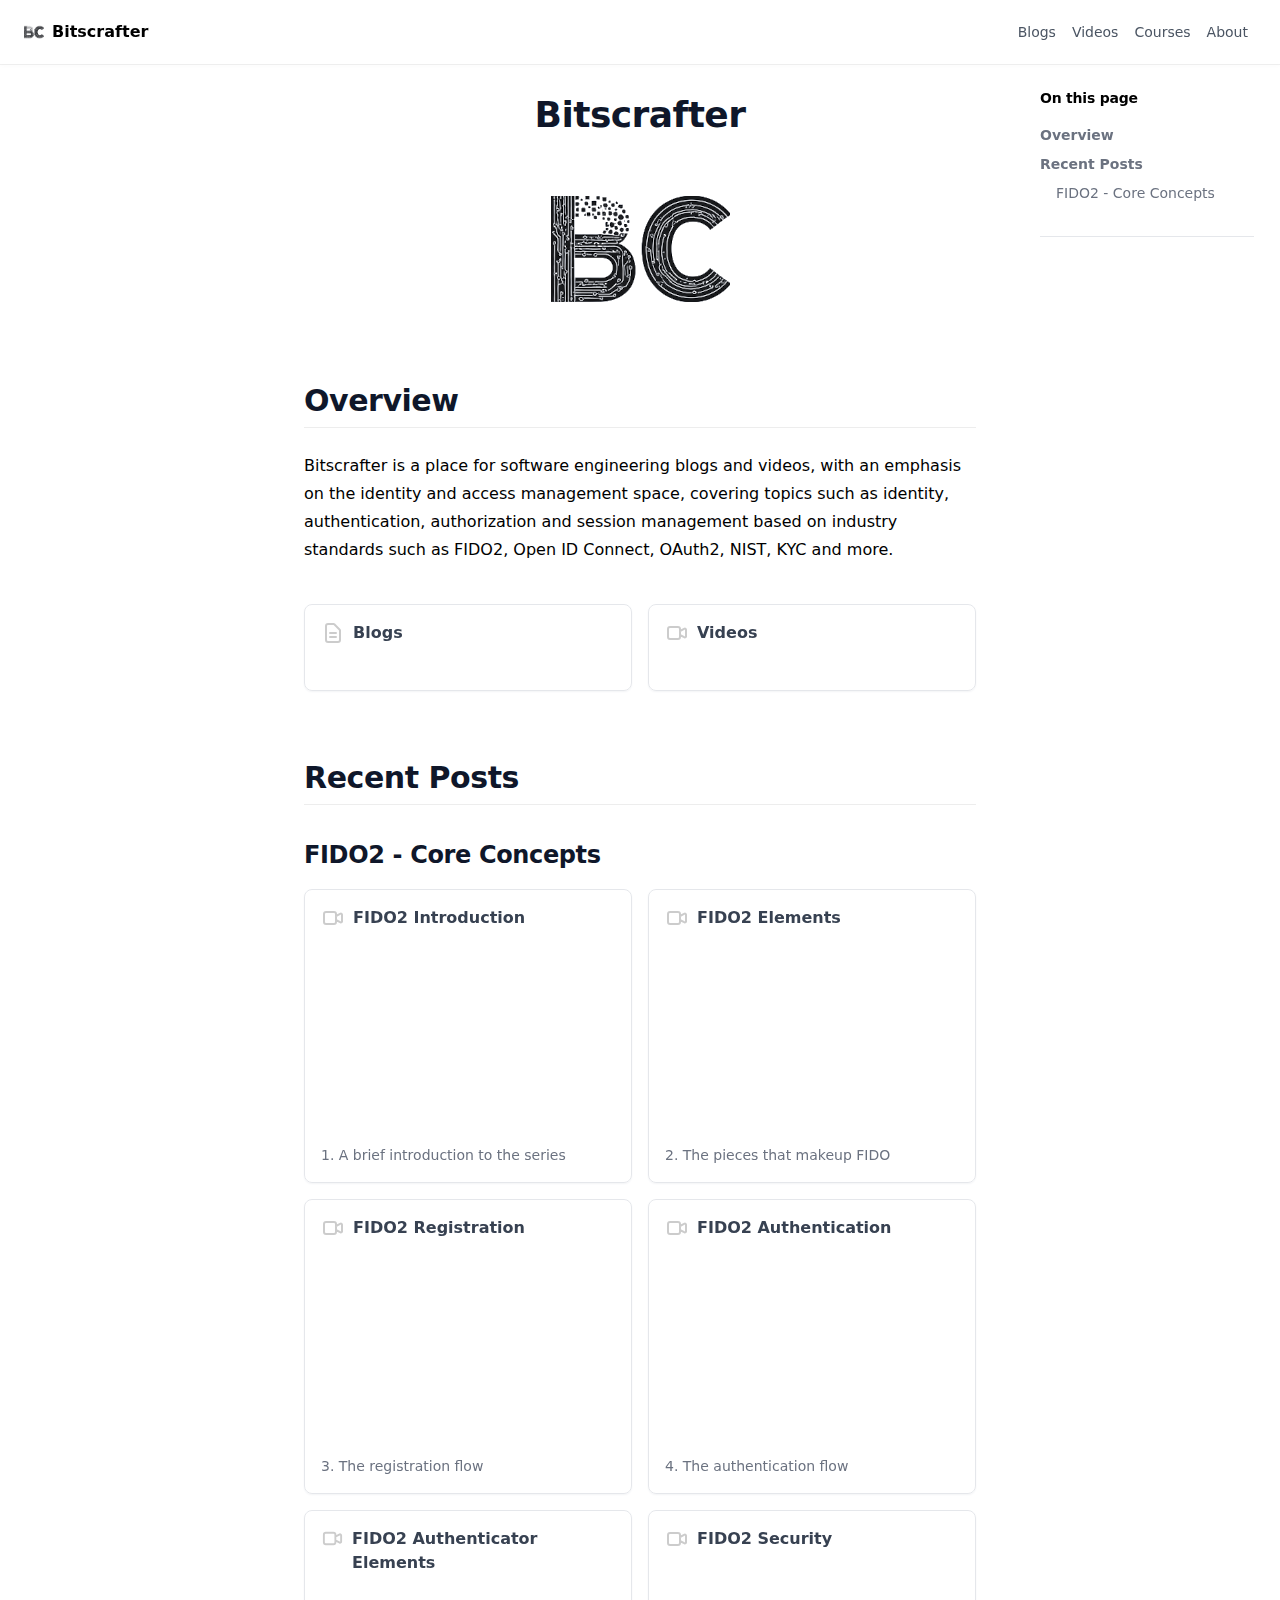
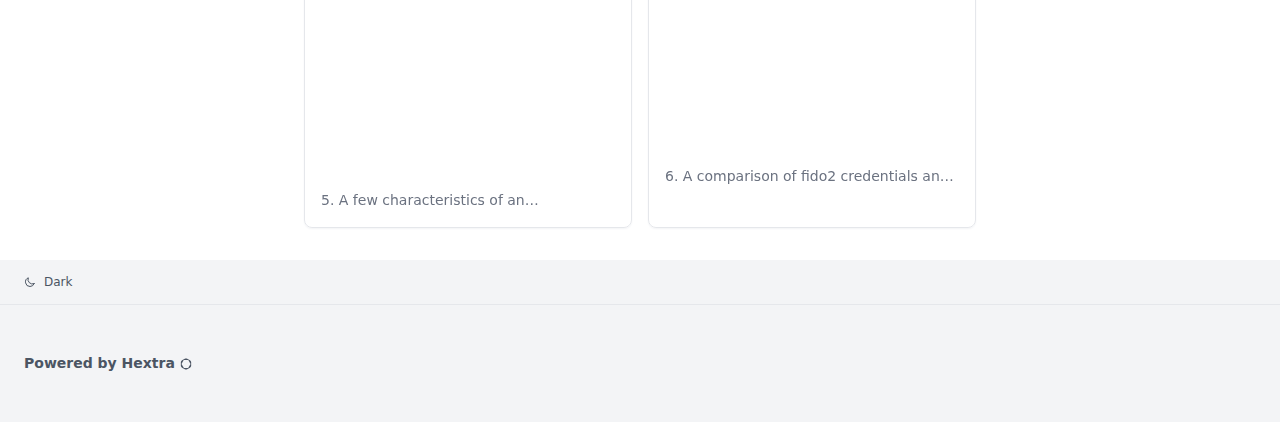
==== commit 2d15b33b: "Added courses tab and updated bio experience video" ====
--- a/index.html
+++ b/index.html
@@ -1,170 +1,322 @@
-<!doctype html>
-<html>
-
-<head>
-  <meta charset="utf-8">
-  <meta name="viewport" content="width=device-width, initial-scale=1">
-  <title></title>
-<!--  <link rel="stylesheet" href="css/style.css">-->
-<!--  <meta name="description" content="">-->
-
-<!--  <meta property="og:title" content="">-->
-<!--  <meta property="og:type" content="">-->
-<!--  <meta property="og:url" content="">-->
-<!--  <meta property="og:image" content="">-->
-<!--  <meta property="og:image:alt" content="">-->
-
-<!--  <link rel="icon" href="/favicon.ico" sizes="any">-->
-<!--  <link rel="icon" href="/icon.svg" type="image/svg+xml">-->
-<!--  <link rel="apple-touch-icon" href="icon.png">-->
-
-<!--  <link rel="manifest" href="site.webmanifest">-->
-<!--  <meta name="theme-color" content="#fafafa">-->
-
-  <link rel="stylesheet" href="css/base.css">
-
-<!--  <style id="INLINE_PEN_STYLESHEET_ID">-->
-<!--    /*@import url('https://fonts.googleapis.com/css?family=Poiret+One|Source+Sans+Pro');*/-->
-
-<!--    * {-->
-<!--      padding: 0;-->
-<!--      margin: 0;-->
-<!--      box-sizing: border-box;-->
-<!--    }-->
-
-<!--    html,-->
-<!--    body {-->
-<!--      height: 100%;-->
-<!--    }-->
-
-<!--    body {-->
-<!--      font-size: 110%;-->
-<!--      color: #ecf0f1;-->
-<!--      /*font-family: 'Source Sans Pro', sans-serif;*/-->
-<!--      font-family: 'Andale Mono', 'Consolas', monospace;-->
-<!--      background: radial-gradient(ellipse at bottom, #1b2735 0%, #090a0f 100%);-->
-<!--      /*background: radial-gradient(ellipse at bottom, #1b2735 25%, #090a0f 75%);*/-->
-<!--      width: 100%;-->
-<!--      position: absolute;-->
-<!--      top: 0;-->
-<!--      left: 0;-->
-<!--      overflow: hidden;-->
-<!--    }-->
-
-<!--    .main {-->
-<!--      position: absolute;-->
-<!--      height: 100%;-->
-<!--      width: 100%;-->
-<!--      display: flex;-->
-<!--      justify-content: center;-->
-<!--      align-items: center;-->
-<!--    }-->
-
-<!--    .contact {-->
-<!--      display: flex;-->
-<!--      flex-direction: column;-->
-<!--      justify-content: center;-->
-<!--      align-items: center;-->
-<!--    }-->
-
-<!--    .title {-->
-<!--      /*font-family: 'Poiret One', cursive;*/-->
-<!--      font-family: 'Andale Mono', 'Consolas', monospace;-->
-<!--      font-size: 4rem;-->
-<!--      margin-bottom: .5rem;-->
-<!--      width: 100%;-->
-<!--    }-->
-
-<!--    .sub-title {-->
-<!--      border-top: .1rem solid #fff;-->
-<!--      padding: 1rem 4rem;-->
-<!--      text-align: center;-->
-<!--    }-->
-
-
-<!--    /* CSS hack using multiple box-shadows to get them **Stars** */-->
-
-<!--    .stars {-->
-<!--      width: 1px;-->
-<!--      height: 1px;-->
-<!--      background: transparent;-->
-<!--      box-shadow: 1983px 1070px #FFF, 1625px 734px #FFF, 1505px 1218px #FFF, 1288px 1382px #FFF, 1023px 982px #FFF, 184px 1501px #FFF, 1352px 1072px #FFF, 966px 577px #FFF, 1928px 1505px #FFF, 284px 1863px #FFF, 871px 390px #FFF, 1591px 1017px #FFF, 1919px 1315px #FFF, 1552px 697px #FFF, 1775px 1722px #FFF, 61px 321px #FFF, 1108px 1281px #FFF, 1795px 22px #FFF, 1808px 716px #FFF, 797px 374px #FFF, 796px 1149px #FFF, 952px 1px #FFF, 1361px 1185px #FFF, 1110px 1577px #FFF, 1058px 1925px #FFF, 160px 1987px #FFF, 1274px 1205px #FFF, 39px 85px #FFF, 1835px 484px #FFF, 495px 1670px #FFF, 986px 691px #FFF, 2px 1486px #FFF, 719px 805px #FFF, 1601px 89px #FFF, 591px 565px #FFF, 1317px 1604px #FFF, 1805px 1486px #FFF, 703px 236px #FFF, 1950px 1089px #FFF, 1527px 1923px #FFF, 1690px 36px #FFF, 1252px 245px #FFF, 343px 903px #FFF, 143px 874px #FFF, 939px 1705px #FFF, 1733px 372px #FFF, 362px 830px #FFF, 1580px 1181px #FFF, 251px 535px #FFF, 1666px 1111px #FFF, 1276px 1530px #FFF, 958px 1989px #FFF, 75px 987px #FFF, 256px 217px #FFF, 635px 1194px #FFF, 1004px 1546px #FFF, 1910px 878px #FFF, 520px 506px #FFF, 1000px 210px #FFF, 1455px 1027px #FFF, 417px 1714px #FFF, 1376px 674px #FFF, 1744px 1390px #FFF, 195px 283px #FFF, 621px 1638px #FFF, 962px 997px #FFF, 283px 1219px #FFF, 1591px 1953px #FFF, 160px 652px #FFF, 1430px 948px #FFF, 1589px 1722px #FFF, 614px 1305px #FFF, 167px 342px #FFF, 1172px 1861px #FFF, 1097px 1249px #FFF, 1094px 1743px #FFF, 1988px 1361px #FFF, 461px 694px #FFF, 1096px 584px #FFF, 1876px 1984px #FFF, 315px 245px #FFF, 441px 258px #FFF, 1219px 1887px #FFF, 480px 245px #FFF, 285px 819px #FFF, 1753px 1833px #FFF, 816px 1780px #FFF, 245px 1927px #FFF, 715px 1523px #FFF, 475px 1595px #FFF, 1162px 66px #FFF, 543px 1758px #FFF, 112px 1847px #FFF, 1604px 1243px #FFF, 1888px 1758px #FFF, 162px 1385px #FFF, 1587px 1863px #FFF, 1059px 48px #FFF, 1161px 1650px #FFF, 1881px 289px #FFF, 475px 363px #FFF, 160px 911px #FFF, 487px 291px #FFF, 496px 70px #FFF, 1107px 90px #FFF, 731px 1771px #FFF, 1517px 918px #FFF, 1013px 716px #FFF, 1832px 882px #FFF, 107px 393px #FFF, 1503px 1860px #FFF, 31px 94px #FFF, 1640px 1112px #FFF, 697px 1657px #FFF, 435px 81px #FFF, 1526px 1467px #FFF, 602px 1001px #FFF, 1409px 306px #FFF, 1631px 1005px #FFF, 302px 1886px #FFF, 1262px 522px #FFF, 1606px 776px #FFF, 1813px 1471px #FFF, 1784px 1953px #FFF, 499px 1841px #FFF, 805px 1191px #FFF, 786px 864px #FFF, 940px 1562px #FFF, 1016px 1362px #FFF, 1036px 961px #FFF, 1666px 173px #FFF, 1214px 979px #FFF, 54px 1293px #FFF, 231px 710px #FFF, 434px 1321px #FFF, 259px 1716px #FFF, 1463px 380px #FFF, 1406px 1130px #FFF, 913px 611px #FFF, 1489px 1218px #FFF, 1777px 61px #FFF, 967px 63px #FFF, 1598px 1504px #FFF, 1528px 1134px #FFF, 1641px 111px #FFF, 1980px 1181px #FFF, 945px 1698px #FFF, 430px 1617px #FFF, 482px 85px #FFF, 554px 1473px #FFF, 1112px 614px #FFF, 1030px 1349px #FFF, 1666px 1753px #FFF, 1049px 978px #FFF, 1817px 1144px #FFF, 759px 1687px #FFF, 1371px 1720px #FFF, 1393px 461px #FFF, 26px 983px #FFF, 85px 1821px #FFF, 1193px 321px #FFF, 240px 64px #FFF, 220px 973px #FFF, 607px 312px #FFF, 1102px 679px #FFF, 1314px 329px #FFF, 1802px 1079px #FFF, 1997px 85px #FFF, 782px 479px #FFF, 1647px 52px #FFF, 1945px 514px #FFF, 938px 351px #FFF, 1140px 1813px #FFF, 1348px 1582px #FFF, 1188px 1188px #FFF, 1494px 1341px #FFF, 1552px 834px #FFF, 1592px 1952px #FFF, 450px 98px #FFF, 581px 1213px #FFF, 1736px 1193px #FFF, 944px 1950px #FFF, 526px 1044px #FFF, 1869px 788px #FFF, 911px 1295px #FFF, 1521px 1135px #FFF, 1725px 1438px #FFF, 1691px 110px #FFF, 1903px 1777px #FFF, 643px 1826px #FFF, 222px 1810px #FFF, 1613px 1035px #FFF, 201px 24px #FFF, 1325px 557px #FFF, 1169px 1652px #FFF, 385px 290px #FFF, 1733px 168px #FFF, 1886px 438px #FFF, 1533px 315px #FFF, 388px 960px #FFF, 312px 1818px #FFF, 1605px 6px #FFF, 231px 1794px #FFF, 686px 1810px #FFF, 1301px 577px #FFF, 1583px 474px #FFF, 1916px 756px #FFF, 694px 1494px #FFF, 1877px 1341px #FFF, 25px 6px #FFF, 1717px 316px #FFF, 1906px 1307px #FFF, 1555px 316px #FFF, 699px 690px #FFF, 1335px 368px #FFF, 1871px 668px #FFF, 301px 492px #FFF, 1899px 747px #FFF, 680px 444px #FFF, 654px 1063px #FFF, 45px 1797px #FFF, 826px 281px #FFF, 1041px 1859px #FFF, 1690px 7px #FFF, 797px 1473px #FFF, 1697px 1680px #FFF, 1704px 572px #FFF, 144px 49px #FFF, 1099px 264px #FFF, 789px 1804px #FFF, 186px 741px #FFF, 306px 1496px #FFF, 473px 209px #FFF, 1763px 127px #FFF, 116px 288px #FFF, 450px 385px #FFF, 210px 457px #FFF, 1433px 1540px #FFF, 1766px 1459px #FFF, 1426px 215px #FFF, 1313px 296px #FFF, 410px 81px #FFF, 1809px 593px #FFF, 515px 216px #FFF, 1903px 1912px #FFF, 564px 1545px #FFF, 99px 302px #FFF, 164px 1465px #FFF, 1560px 801px #FFF, 1839px 663px #FFF, 191px 1903px #FFF, 5px 537px #FFF, 1150px 38px #FFF, 1310px 647px #FFF, 1257px 555px #FFF, 487px 1470px #FFF, 1769px 1121px #FFF, 1698px 1155px #FFF, 1176px 1916px #FFF, 1192px 583px #FFF, 1778px 1511px #FFF, 1330px 354px #FFF, 705px 737px #FFF, 449px 665px #FFF, 89px 1486px #FFF, 751px 1974px #FFF, 1733px 1742px #FFF, 1289px 1386px #FFF, 1621px 1363px #FFF, 571px 1861px #FFF, 1697px 1850px #FFF, 504px 624px #FFF, 889px 238px #FFF, 1627px 1435px #FFF, 1379px 1367px #FFF, 872px 550px #FFF, 472px 532px #FFF, 466px 1997px #FFF, 932px 1896px #FFF, 1044px 83px #FFF, 1262px 1593px #FFF, 1953px 1478px #FFF, 1127px 1716px #FFF, 325px 176px #FFF, 1742px 1505px #FFF, 1088px 288px #FFF, 1212px 472px #FFF, 1365px 985px #FFF, 1086px 803px #FFF, 256px 263px #FFF, 1300px 1444px #FFF, 1673px 201px #FFF, 188px 1133px #FFF, 404px 483px #FFF, 59px 1006px #FFF, 1013px 1651px #FFF, 947px 239px #FFF, 18px 178px #FFF, 1430px 1851px #FFF, 763px 1777px #FFF, 1737px 196px #FFF, 643px 977px #FFF, 1335px 1275px #FFF, 1513px 1200px #FFF, 497px 659px #FFF, 1929px 800px #FFF, 1481px 283px #FFF, 1232px 331px #FFF, 1518px 1754px #FFF, 515px 869px #FFF, 1127px 1290px #FFF, 726px 1453px #FFF, 864px 267px #FFF, 313px 1634px #FFF, 1562px 606px #FFF, 91px 1803px #FFF, 40px 1789px #FFF, 1097px 944px #FFF, 1949px 1949px #FFF, 17px 1495px #FFF, 1786px 93px #FFF, 577px 1866px #FFF, 1252px 546px #FFF, 564px 151px #FFF, 1096px 1675px #FFF, 1743px 1694px #FFF, 1332px 311px #FFF, 1935px 1625px #FFF, 1251px 900px #FFF, 840px 1126px #FFF, 763px 669px #FFF, 1414px 1146px #FFF, 32px 1287px #FFF, 950px 739px #FFF, 1730px 856px #FFF, 1032px 1754px #FFF, 155px 201px #FFF, 1999px 1250px #FFF, 1811px 1488px #FFF, 805px 281px #FFF, 875px 1358px #FFF, 1757px 86px #FFF, 1824px 605px #FFF, 429px 453px #FFF, 1955px 1159px #FFF, 19px 1874px #FFF, 1549px 109px #FFF, 1684px 145px #FFF, 1973px 685px #FFF, 338px 839px #FFF, 659px 46px #FFF, 1600px 344px #FFF, 838px 994px #FFF, 337px 1918px #FFF, 583px 740px #FFF, 687px 251px #FFF, 1900px 1031px #FFF, 1296px 449px #FFF, 1268px 592px #FFF, 383px 1226px #FFF, 868px 101px #FFF, 891px 67px #FFF, 1957px 940px #FFF, 74px 1445px #FFF, 1432px 898px #FFF, 430px 1783px #FFF, 954px 185px #FFF, 359px 1455px #FFF, 635px 1786px #FFF, 1186px 1259px #FFF, 1445px 1505px #FFF, 1177px 781px #FFF, 1407px 603px #FFF, 1257px 980px #FFF, 96px 562px #FFF, 1999px 1560px #FFF, 1153px 1554px #FFF, 1033px 672px #FFF, 1051px 546px #FFF, 753px 876px #FFF, 1763px 145px #FFF, 1704px 1207px #FFF, 34px 1261px #FFF, 817px 1041px #FFF, 247px 1674px #FFF, 121px 429px #FFF, 515px 570px #FFF, 1762px 1489px #FFF, 234px 940px #FFF, 1095px 1028px #FFF, 720px 1119px #FFF, 1238px 334px #FFF, 91px 113px #FFF, 147px 897px #FFF, 1029px 1805px #FFF, 1680px 1957px #FFF, 475px 1503px #FFF, 1557px 917px #FFF, 1458px 1762px #FFF, 612px 1707px #FFF, 1329px 393px #FFF, 160px 1167px #FFF, 1631px 1887px #FFF, 1125px 141px #FFF, 257px 376px #FFF, 809px 26px #FFF, 1349px 199px #FFF, 1805px 88px #FFF, 69px 1953px #FFF, 1206px 529px #FFF, 646px 227px #FFF, 1097px 1664px #FFF, 42px 1261px #FFF, 1604px 360px #FFF, 1939px 187px #FFF, 1220px 1264px #FFF, 1044px 995px #FFF, 1005px 16px #FFF, 1648px 1612px #FFF, 847px 1014px #FFF, 339px 1584px #FFF, 1329px 1304px #FFF, 961px 1970px #FFF, 711px 221px #FFF, 888px 566px #FFF, 53px 704px #FFF, 1369px 846px #FFF, 1261px 1775px #FFF, 737px 1277px #FFF, 1071px 1570px #FFF, 77px 1872px #FFF, 1268px 1501px #FFF, 598px 1640px #FFF, 1769px 297px #FFF, 1074px 656px #FFF, 1006px 1154px #FFF, 672px 1969px #FFF, 922px 243px #FFF, 622px 773px #FFF, 1875px 804px #FFF, 1873px 600px #FFF, 1844px 1794px #FFF, 1253px 1995px #FFF, 616px 1198px #FFF, 1829px 1743px #FFF, 1321px 504px #FFF, 1340px 566px #FFF, 1520px 1825px #FFF, 1696px 1333px #FFF, 537px 158px #FFF, 1106px 162px #FFF, 25px 514px #FFF, 1022px 422px #FFF, 1955px 391px #FFF, 1126px 1741px #FFF, 754px 905px #FFF, 1217px 1696px #FFF, 351px 270px #FFF, 950px 1260px #FFF, 1847px 658px #FFF, 23px 684px #FFF, 1295px 572px #FFF, 257px 1053px #FFF, 87px 303px #FFF, 798px 1748px #FFF, 1150px 142px #FFF, 48px 1641px #FFF, 1492px 1328px #FFF, 1385px 1766px #FFF, 296px 1726px #FFF, 1299px 1780px #FFF, 1316px 522px #FFF, 1953px 1526px #FFF, 1007px 1089px #FFF, 1824px 1598px #FFF, 1720px 480px #FFF, 555px 1942px #FFF, 367px 432px #FFF, 957px 1162px #FFF, 384px 1044px #FFF, 738px 618px #FFF, 1568px 1432px #FFF, 211px 788px #FFF, 198px 1761px #FFF, 745px 177px #FFF, 1700px 159px #FFF, 316px 498px #FFF, 65px 1610px #FFF, 1948px 1638px #FFF, 936px 1461px #FFF, 1656px 622px #FFF, 575px 1437px #FFF, 336px 1424px #FFF, 1215px 690px #FFF, 1641px 1542px #FFF, 998px 1685px #FFF, 952px 1274px #FFF, 1448px 1165px #FFF, 904px 1783px #FFF, 1788px 1404px #FFF, 1748px 1717px #FFF, 793px 922px #FFF, 1032px 355px #FFF, 1158px 38px #FFF, 1573px 1855px #FFF, 751px 1199px #FFF, 1284px 227px #FFF, 391px 416px #FFF, 55px 204px #FFF, 962px 1918px #FFF, 668px 1347px #FFF, 613px 1215px #FFF, 615px 732px #FFF, 1442px 1752px #FFF, 1086px 1779px #FFF, 532px 320px #FFF, 1228px 1321px #FFF, 1796px 1906px #FFF, 150px 715px #FFF, 1694px 1005px #FFF, 1509px 391px #FFF, 262px 303px #FFF, 1743px 909px #FFF, 1966px 1203px #FFF, 707px 1033px #FFF, 82px 1332px #FFF, 104px 794px #FFF, 246px 759px #FFF, 507px 1380px #FFF, 1227px 616px #FFF, 917px 1354px #FFF, 1941px 759px #FFF, 451px 852px #FFF, 17px 131px #FFF, 780px 476px #FFF, 816px 211px #FFF, 1039px 1245px #FFF, 1521px 1036px #FFF, 1509px 1542px #FFF, 1368px 960px #FFF, 1104px 1437px #FFF, 1171px 976px #FFF, 681px 1305px #FFF, 1741px 579px #FFF, 953px 704px #FFF, 1810px 328px #FFF, 1960px 1396px #FFF, 1098px 295px #FFF, 1409px 919px #FFF, 1830px 1176px #FFF, 492px 1063px #FFF, 1277px 515px #FFF, 602px 1546px #FFF, 1832px 236px #FFF, 1513px 274px #FFF, 1983px 794px #FFF, 2000px 1505px #FFF, 920px 382px #FFF, 1374px 1235px #FFF, 692px 310px #FFF, 1028px 1782px #FFF, 1007px 887px #FFF, 1492px 858px #FFF, 877px 1817px #FFF, 1024px 1942px #FFF, 658px 82px #FFF, 526px 742px #FFF, 755px 880px #FFF, 301px 1186px #FFF, 318px 31px #FFF, 1517px 1244px #FFF, 1996px 1126px #FFF, 464px 1861px #FFF, 334px 674px #FFF, 768px 1103px #FFF, 628px 890px #FFF, 1054px 1534px #FFF, 59px 1576px #FFF, 189px 693px #FFF, 16px 1097px #FFF, 563px 1186px #FFF, 428px 523px #FFF, 1047px 1231px #FFF, 1940px 1262px #FFF, 643px 971px #FFF, 611px 1794px #FFF, 1676px 21px #FFF, 1882px 1523px #FFF, 258px 1584px #FFF, 768px 295px #FFF, 1253px 1431px #FFF, 1855px 362px #FFF, 576px 987px #FFF, 1904px 470px #FFF, 895px 1390px #FFF, 771px 966px #FFF, 1034px 1815px #FFF, 203px 1292px #FFF, 566px 893px #FFF, 63px 913px #FFF, 1340px 1416px #FFF, 528px 967px #FFF, 1965px 444px #FFF, 1961px 132px #FFF, 1049px 577px #FFF, 459px 1031px #FFF, 261px 1780px #FFF, 1092px 1480px #FFF, 286px 759px #FFF, 1014px 1604px #FFF, 144px 1461px #FFF, 1180px 1694px #FFF, 1348px 613px #FFF, 518px 1479px #FFF, 478px 649px #FFF, 1303px 629px #FFF, 1713px 258px #FFF, 1912px 501px #FFF, 300px 227px #FFF, 989px 1068px #FFF, 197px 158px #FFF, 244px 420px #FFF, 889px 486px #FFF, 1517px 1812px #FFF, 965px 308px #FFF, 409px 1293px #FFF, 47px 1400px #FFF, 1473px 1150px #FFF, 311px 1711px #FFF, 1938px 1000px #FFF, 717px 1331px #FFF, 282px 881px #FFF, 1305px 382px #FFF, 1639px 52px #FFF, 1466px 1228px #FFF, 574px 26px #FFF, 1310px 899px #FFF, 15px 1795px #FFF, 1138px 941px #FFF, 1235px 1416px #FFF, 27px 375px #FFF, 1333px 1470px #FFF, 1462px 1837px #FFF, 1830px 1217px #FFF, 1521px 1848px #FFF, 730px 515px #FFF, 514px 1869px #FFF, 468px 1906px #FFF, 1931px 259px #FFF, 1612px 151px #FFF, 1495px 735px #FFF, 710px 1096px #FFF, 1976px 546px #FFF, 50px 741px #FFF, 1313px 381px #FFF, 54px 102px #FFF, 1873px 1009px #FFF, 1696px 688px #FFF, 626px 922px #FFF, 244px 1438px #FFF, 1746px 1787px #FFF, 1824px 1437px #FFF, 1730px 1219px #FFF, 785px 198px #FFF, 1174px 931px #FFF, 909px 517px #FFF, 1283px 662px #FFF, 1074px 194px #FFF, 847px 1945px #FFF, 113px 427px #FFF, 728px 352px #FFF, 1205px 1316px #FFF, 786px 668px #FFF, 64px 427px #FFF, 548px 1370px #FFF, 1102px 616px #FFF, 676px 1192px #FFF, 1652px 1264px #FFF, 649px 69px #FFF, 1593px 645px #FFF, 1651px 816px #FFF, 1914px 977px #FFF, 80px 1006px #FFF, 1252px 742px #FFF, 1291px 981px #FFF, 1325px 273px #FFF, 831px 1581px #FFF, 344px 1503px #FFF, 1885px 1849px #FFF, 745px 1030px #FFF, 764px 1396px #FFF, 1241px 829px #FFF, 1281px 160px #FFF, 1210px 1860px #FFF, 1998px 411px #FFF, 1752px 1816px #FFF, 21px 1656px #FFF, 1863px 1988px #FFF, 1860px 331px #FFF, 79px 512px #FFF;-->
-<!--      animation: animStar 50s linear infinite;-->
-<!--    }-->
-
-<!--    .stars:after {-->
-<!--      content: " ";-->
-<!--      position: absolute;-->
-<!--      top: 2000px;-->
-<!--      width: 1px;-->
-<!--      height: 1px;-->
-<!--      background: transparent;-->
-<!--      box-shadow: 1983px 1070px #FFF, 1625px 734px #FFF, 1505px 1218px #FFF, 1288px 1382px #FFF, 1023px 982px #FFF, 184px 1501px #FFF, 1352px 1072px #FFF, 966px 577px #FFF, 1928px 1505px #FFF, 284px 1863px #FFF, 871px 390px #FFF, 1591px 1017px #FFF, 1919px 1315px #FFF, 1552px 697px #FFF, 1775px 1722px #FFF, 61px 321px #FFF, 1108px 1281px #FFF, 1795px 22px #FFF, 1808px 716px #FFF, 797px 374px #FFF, 796px 1149px #FFF, 952px 1px #FFF, 1361px 1185px #FFF, 1110px 1577px #FFF, 1058px 1925px #FFF, 160px 1987px #FFF, 1274px 1205px #FFF, 39px 85px #FFF, 1835px 484px #FFF, 495px 1670px #FFF, 986px 691px #FFF, 2px 1486px #FFF, 719px 805px #FFF, 1601px 89px #FFF, 591px 565px #FFF, 1317px 1604px #FFF, 1805px 1486px #FFF, 703px 236px #FFF, 1950px 1089px #FFF, 1527px 1923px #FFF, 1690px 36px #FFF, 1252px 245px #FFF, 343px 903px #FFF, 143px 874px #FFF, 939px 1705px #FFF, 1733px 372px #FFF, 362px 830px #FFF, 1580px 1181px #FFF, 251px 535px #FFF, 1666px 1111px #FFF, 1276px 1530px #FFF, 958px 1989px #FFF, 75px 987px #FFF, 256px 217px #FFF, 635px 1194px #FFF, 1004px 1546px #FFF, 1910px 878px #FFF, 520px 506px #FFF, 1000px 210px #FFF, 1455px 1027px #FFF, 417px 1714px #FFF, 1376px 674px #FFF, 1744px 1390px #FFF, 195px 283px #FFF, 621px 1638px #FFF, 962px 997px #FFF, 283px 1219px #FFF, 1591px 1953px #FFF, 160px 652px #FFF, 1430px 948px #FFF, 1589px 1722px #FFF, 614px 1305px #FFF, 167px 342px #FFF, 1172px 1861px #FFF, 1097px 1249px #FFF, 1094px 1743px #FFF, 1988px 1361px #FFF, 461px 694px #FFF, 1096px 584px #FFF, 1876px 1984px #FFF, 315px 245px #FFF, 441px 258px #FFF, 1219px 1887px #FFF, 480px 245px #FFF, 285px 819px #FFF, 1753px 1833px #FFF, 816px 1780px #FFF, 245px 1927px #FFF, 715px 1523px #FFF, 475px 1595px #FFF, 1162px 66px #FFF, 543px 1758px #FFF, 112px 1847px #FFF, 1604px 1243px #FFF, 1888px 1758px #FFF, 162px 1385px #FFF, 1587px 1863px #FFF, 1059px 48px #FFF, 1161px 1650px #FFF, 1881px 289px #FFF, 475px 363px #FFF, 160px 911px #FFF, 487px 291px #FFF, 496px 70px #FFF, 1107px 90px #FFF, 731px 1771px #FFF, 1517px 918px #FFF, 1013px 716px #FFF, 1832px 882px #FFF, 107px 393px #FFF, 1503px 1860px #FFF, 31px 94px #FFF, 1640px 1112px #FFF, 697px 1657px #FFF, 435px 81px #FFF, 1526px 1467px #FFF, 602px 1001px #FFF, 1409px 306px #FFF, 1631px 1005px #FFF, 302px 1886px #FFF, 1262px 522px #FFF, 1606px 776px #FFF, 1813px 1471px #FFF, 1784px 1953px #FFF, 499px 1841px #FFF, 805px 1191px #FFF, 786px 864px #FFF, 940px 1562px #FFF, 1016px 1362px #FFF, 1036px 961px #FFF, 1666px 173px #FFF, 1214px 979px #FFF, 54px 1293px #FFF, 231px 710px #FFF, 434px 1321px #FFF, 259px 1716px #FFF, 1463px 380px #FFF, 1406px 1130px #FFF, 913px 611px #FFF, 1489px 1218px #FFF, 1777px 61px #FFF, 967px 63px #FFF, 1598px 1504px #FFF, 1528px 1134px #FFF, 1641px 111px #FFF, 1980px 1181px #FFF, 945px 1698px #FFF, 430px 1617px #FFF, 482px 85px #FFF, 554px 1473px #FFF, 1112px 614px #FFF, 1030px 1349px #FFF, 1666px 1753px #FFF, 1049px 978px #FFF, 1817px 1144px #FFF, 759px 1687px #FFF, 1371px 1720px #FFF, 1393px 461px #FFF, 26px 983px #FFF, 85px 1821px #FFF, 1193px 321px #FFF, 240px 64px #FFF, 220px 973px #FFF, 607px 312px #FFF, 1102px 679px #FFF, 1314px 329px #FFF, 1802px 1079px #FFF, 1997px 85px #FFF, 782px 479px #FFF, 1647px 52px #FFF, 1945px 514px #FFF, 938px 351px #FFF, 1140px 1813px #FFF, 1348px 1582px #FFF, 1188px 1188px #FFF, 1494px 1341px #FFF, 1552px 834px #FFF, 1592px 1952px #FFF, 450px 98px #FFF, 581px 1213px #FFF, 1736px 1193px #FFF, 944px 1950px #FFF, 526px 1044px #FFF, 1869px 788px #FFF, 911px 1295px #FFF, 1521px 1135px #FFF, 1725px 1438px #FFF, 1691px 110px #FFF, 1903px 1777px #FFF, 643px 1826px #FFF, 222px 1810px #FFF, 1613px 1035px #FFF, 201px 24px #FFF, 1325px 557px #FFF, 1169px 1652px #FFF, 385px 290px #FFF, 1733px 168px #FFF, 1886px 438px #FFF, 1533px 315px #FFF, 388px 960px #FFF, 312px 1818px #FFF, 1605px 6px #FFF, 231px 1794px #FFF, 686px 1810px #FFF, 1301px 577px #FFF, 1583px 474px #FFF, 1916px 756px #FFF, 694px 1494px #FFF, 1877px 1341px #FFF, 25px 6px #FFF, 1717px 316px #FFF, 1906px 1307px #FFF, 1555px 316px #FFF, 699px 690px #FFF, 1335px 368px #FFF, 1871px 668px #FFF, 301px 492px #FFF, 1899px 747px #FFF, 680px 444px #FFF, 654px 1063px #FFF, 45px 1797px #FFF, 826px 281px #FFF, 1041px 1859px #FFF, 1690px 7px #FFF, 797px 1473px #FFF, 1697px 1680px #FFF, 1704px 572px #FFF, 144px 49px #FFF, 1099px 264px #FFF, 789px 1804px #FFF, 186px 741px #FFF, 306px 1496px #FFF, 473px 209px #FFF, 1763px 127px #FFF, 116px 288px #FFF, 450px 385px #FFF, 210px 457px #FFF, 1433px 1540px #FFF, 1766px 1459px #FFF, 1426px 215px #FFF, 1313px 296px #FFF, 410px 81px #FFF, 1809px 593px #FFF, 515px 216px #FFF, 1903px 1912px #FFF, 564px 1545px #FFF, 99px 302px #FFF, 164px 1465px #FFF, 1560px 801px #FFF, 1839px 663px #FFF, 191px 1903px #FFF, 5px 537px #FFF, 1150px 38px #FFF, 1310px 647px #FFF, 1257px 555px #FFF, 487px 1470px #FFF, 1769px 1121px #FFF, 1698px 1155px #FFF, 1176px 1916px #FFF, 1192px 583px #FFF, 1778px 1511px #FFF, 1330px 354px #FFF, 705px 737px #FFF, 449px 665px #FFF, 89px 1486px #FFF, 751px 1974px #FFF, 1733px 1742px #FFF, 1289px 1386px #FFF, 1621px 1363px #FFF, 571px 1861px #FFF, 1697px 1850px #FFF, 504px 624px #FFF, 889px 238px #FFF, 1627px 1435px #FFF, 1379px 1367px #FFF, 872px 550px #FFF, 472px 532px #FFF, 466px 1997px #FFF, 932px 1896px #FFF, 1044px 83px #FFF, 1262px 1593px #FFF, 1953px 1478px #FFF, 1127px 1716px #FFF, 325px 176px #FFF, 1742px 1505px #FFF, 1088px 288px #FFF, 1212px 472px #FFF, 1365px 985px #FFF, 1086px 803px #FFF, 256px 263px #FFF, 1300px 1444px #FFF, 1673px 201px #FFF, 188px 1133px #FFF, 404px 483px #FFF, 59px 1006px #FFF, 1013px 1651px #FFF, 947px 239px #FFF, 18px 178px #FFF, 1430px 1851px #FFF, 763px 1777px #FFF, 1737px 196px #FFF, 643px 977px #FFF, 1335px 1275px #FFF, 1513px 1200px #FFF, 497px 659px #FFF, 1929px 800px #FFF, 1481px 283px #FFF, 1232px 331px #FFF, 1518px 1754px #FFF, 515px 869px #FFF, 1127px 1290px #FFF, 726px 1453px #FFF, 864px 267px #FFF, 313px 1634px #FFF, 1562px 606px #FFF, 91px 1803px #FFF, 40px 1789px #FFF, 1097px 944px #FFF, 1949px 1949px #FFF, 17px 1495px #FFF, 1786px 93px #FFF, 577px 1866px #FFF, 1252px 546px #FFF, 564px 151px #FFF, 1096px 1675px #FFF, 1743px 1694px #FFF, 1332px 311px #FFF, 1935px 1625px #FFF, 1251px 900px #FFF, 840px 1126px #FFF, 763px 669px #FFF, 1414px 1146px #FFF, 32px 1287px #FFF, 950px 739px #FFF, 1730px 856px #FFF, 1032px 1754px #FFF, 155px 201px #FFF, 1999px 1250px #FFF, 1811px 1488px #FFF, 805px 281px #FFF, 875px 1358px #FFF, 1757px 86px #FFF, 1824px 605px #FFF, 429px 453px #FFF, 1955px 1159px #FFF, 19px 1874px #FFF, 1549px 109px #FFF, 1684px 145px #FFF, 1973px 685px #FFF, 338px 839px #FFF, 659px 46px #FFF, 1600px 344px #FFF, 838px 994px #FFF, 337px 1918px #FFF, 583px 740px #FFF, 687px 251px #FFF, 1900px 1031px #FFF, 1296px 449px #FFF, 1268px 592px #FFF, 383px 1226px #FFF, 868px 101px #FFF, 891px 67px #FFF, 1957px 940px #FFF, 74px 1445px #FFF, 1432px 898px #FFF, 430px 1783px #FFF, 954px 185px #FFF, 359px 1455px #FFF, 635px 1786px #FFF, 1186px 1259px #FFF, 1445px 1505px #FFF, 1177px 781px #FFF, 1407px 603px #FFF, 1257px 980px #FFF, 96px 562px #FFF, 1999px 1560px #FFF, 1153px 1554px #FFF, 1033px 672px #FFF, 1051px 546px #FFF, 753px 876px #FFF, 1763px 145px #FFF, 1704px 1207px #FFF, 34px 1261px #FFF, 817px 1041px #FFF, 247px 1674px #FFF, 121px 429px #FFF, 515px 570px #FFF, 1762px 1489px #FFF, 234px 940px #FFF, 1095px 1028px #FFF, 720px 1119px #FFF, 1238px 334px #FFF, 91px 113px #FFF, 147px 897px #FFF, 1029px 1805px #FFF, 1680px 1957px #FFF, 475px 1503px #FFF, 1557px 917px #FFF, 1458px 1762px #FFF, 612px 1707px #FFF, 1329px 393px #FFF, 160px 1167px #FFF, 1631px 1887px #FFF, 1125px 141px #FFF, 257px 376px #FFF, 809px 26px #FFF, 1349px 199px #FFF, 1805px 88px #FFF, 69px 1953px #FFF, 1206px 529px #FFF, 646px 227px #FFF, 1097px 1664px #FFF, 42px 1261px #FFF, 1604px 360px #FFF, 1939px 187px #FFF, 1220px 1264px #FFF, 1044px 995px #FFF, 1005px 16px #FFF, 1648px 1612px #FFF, 847px 1014px #FFF, 339px 1584px #FFF, 1329px 1304px #FFF, 961px 1970px #FFF, 711px 221px #FFF, 888px 566px #FFF, 53px 704px #FFF, 1369px 846px #FFF, 1261px 1775px #FFF, 737px 1277px #FFF, 1071px 1570px #FFF, 77px 1872px #FFF, 1268px 1501px #FFF, 598px 1640px #FFF, 1769px 297px #FFF, 1074px 656px #FFF, 1006px 1154px #FFF, 672px 1969px #FFF, 922px 243px #FFF, 622px 773px #FFF, 1875px 804px #FFF, 1873px 600px #FFF, 1844px 1794px #FFF, 1253px 1995px #FFF, 616px 1198px #FFF, 1829px 1743px #FFF, 1321px 504px #FFF, 1340px 566px #FFF, 1520px 1825px #FFF, 1696px 1333px #FFF, 537px 158px #FFF, 1106px 162px #FFF, 25px 514px #FFF, 1022px 422px #FFF, 1955px 391px #FFF, 1126px 1741px #FFF, 754px 905px #FFF, 1217px 1696px #FFF, 351px 270px #FFF, 950px 1260px #FFF, 1847px 658px #FFF, 23px 684px #FFF, 1295px 572px #FFF, 257px 1053px #FFF, 87px 303px #FFF, 798px 1748px #FFF, 1150px 142px #FFF, 48px 1641px #FFF, 1492px 1328px #FFF, 1385px 1766px #FFF, 296px 1726px #FFF, 1299px 1780px #FFF, 1316px 522px #FFF, 1953px 1526px #FFF, 1007px 1089px #FFF, 1824px 1598px #FFF, 1720px 480px #FFF, 555px 1942px #FFF, 367px 432px #FFF, 957px 1162px #FFF, 384px 1044px #FFF, 738px 618px #FFF, 1568px 1432px #FFF, 211px 788px #FFF, 198px 1761px #FFF, 745px 177px #FFF, 1700px 159px #FFF, 316px 498px #FFF, 65px 1610px #FFF, 1948px 1638px #FFF, 936px 1461px #FFF, 1656px 622px #FFF, 575px 1437px #FFF, 336px 1424px #FFF, 1215px 690px #FFF, 1641px 1542px #FFF, 998px 1685px #FFF, 952px 1274px #FFF, 1448px 1165px #FFF, 904px 1783px #FFF, 1788px 1404px #FFF, 1748px 1717px #FFF, 793px 922px #FFF, 1032px 355px #FFF, 1158px 38px #FFF, 1573px 1855px #FFF, 751px 1199px #FFF, 1284px 227px #FFF, 391px 416px #FFF, 55px 204px #FFF, 962px 1918px #FFF, 668px 1347px #FFF, 613px 1215px #FFF, 615px 732px #FFF, 1442px 1752px #FFF, 1086px 1779px #FFF, 532px 320px #FFF, 1228px 1321px #FFF, 1796px 1906px #FFF, 150px 715px #FFF, 1694px 1005px #FFF, 1509px 391px #FFF, 262px 303px #FFF, 1743px 909px #FFF, 1966px 1203px #FFF, 707px 1033px #FFF, 82px 1332px #FFF, 104px 794px #FFF, 246px 759px #FFF, 507px 1380px #FFF, 1227px 616px #FFF, 917px 1354px #FFF, 1941px 759px #FFF, 451px 852px #FFF, 17px 131px #FFF, 780px 476px #FFF, 816px 211px #FFF, 1039px 1245px #FFF, 1521px 1036px #FFF, 1509px 1542px #FFF, 1368px 960px #FFF, 1104px 1437px #FFF, 1171px 976px #FFF, 681px 1305px #FFF, 1741px 579px #FFF, 953px 704px #FFF, 1810px 328px #FFF, 1960px 1396px #FFF, 1098px 295px #FFF, 1409px 919px #FFF, 1830px 1176px #FFF, 492px 1063px #FFF, 1277px 515px #FFF, 602px 1546px #FFF, 1832px 236px #FFF, 1513px 274px #FFF, 1983px 794px #FFF, 2000px 1505px #FFF, 920px 382px #FFF, 1374px 1235px #FFF, 692px 310px #FFF, 1028px 1782px #FFF, 1007px 887px #FFF, 1492px 858px #FFF, 877px 1817px #FFF, 1024px 1942px #FFF, 658px 82px #FFF, 526px 742px #FFF, 755px 880px #FFF, 301px 1186px #FFF, 318px 31px #FFF, 1517px 1244px #FFF, 1996px 1126px #FFF, 464px 1861px #FFF, 334px 674px #FFF, 768px 1103px #FFF, 628px 890px #FFF, 1054px 1534px #FFF, 59px 1576px #FFF, 189px 693px #FFF, 16px 1097px #FFF, 563px 1186px #FFF, 428px 523px #FFF, 1047px 1231px #FFF, 1940px 1262px #FFF, 643px 971px #FFF, 611px 1794px #FFF, 1676px 21px #FFF, 1882px 1523px #FFF, 258px 1584px #FFF, 768px 295px #FFF, 1253px 1431px #FFF, 1855px 362px #FFF, 576px 987px #FFF, 1904px 470px #FFF, 895px 1390px #FFF, 771px 966px #FFF, 1034px 1815px #FFF, 203px 1292px #FFF, 566px 893px #FFF, 63px 913px #FFF, 1340px 1416px #FFF, 528px 967px #FFF, 1965px 444px #FFF, 1961px 132px #FFF, 1049px 577px #FFF, 459px 1031px #FFF, 261px 1780px #FFF, 1092px 1480px #FFF, 286px 759px #FFF, 1014px 1604px #FFF, 144px 1461px #FFF, 1180px 1694px #FFF, 1348px 613px #FFF, 518px 1479px #FFF, 478px 649px #FFF, 1303px 629px #FFF, 1713px 258px #FFF, 1912px 501px #FFF, 300px 227px #FFF, 989px 1068px #FFF, 197px 158px #FFF, 244px 420px #FFF, 889px 486px #FFF, 1517px 1812px #FFF, 965px 308px #FFF, 409px 1293px #FFF, 47px 1400px #FFF, 1473px 1150px #FFF, 311px 1711px #FFF, 1938px 1000px #FFF, 717px 1331px #FFF, 282px 881px #FFF, 1305px 382px #FFF, 1639px 52px #FFF, 1466px 1228px #FFF, 574px 26px #FFF, 1310px 899px #FFF, 15px 1795px #FFF, 1138px 941px #FFF, 1235px 1416px #FFF, 27px 375px #FFF, 1333px 1470px #FFF, 1462px 1837px #FFF, 1830px 1217px #FFF, 1521px 1848px #FFF, 730px 515px #FFF, 514px 1869px #FFF, 468px 1906px #FFF, 1931px 259px #FFF, 1612px 151px #FFF, 1495px 735px #FFF, 710px 1096px #FFF, 1976px 546px #FFF, 50px 741px #FFF, 1313px 381px #FFF, 54px 102px #FFF, 1873px 1009px #FFF, 1696px 688px #FFF, 626px 922px #FFF, 244px 1438px #FFF, 1746px 1787px #FFF, 1824px 1437px #FFF, 1730px 1219px #FFF, 785px 198px #FFF, 1174px 931px #FFF, 909px 517px #FFF, 1283px 662px #FFF, 1074px 194px #FFF, 847px 1945px #FFF, 113px 427px #FFF, 728px 352px #FFF, 1205px 1316px #FFF, 786px 668px #FFF, 64px 427px #FFF, 548px 1370px #FFF, 1102px 616px #FFF, 676px 1192px #FFF, 1652px 1264px #FFF, 649px 69px #FFF, 1593px 645px #FFF, 1651px 816px #FFF, 1914px 977px #FFF, 80px 1006px #FFF, 1252px 742px #FFF, 1291px 981px #FFF, 1325px 273px #FFF, 831px 1581px #FFF, 344px 1503px #FFF, 1885px 1849px #FFF, 745px 1030px #FFF, 764px 1396px #FFF, 1241px 829px #FFF, 1281px 160px #FFF, 1210px 1860px #FFF, 1998px 411px #FFF, 1752px 1816px #FFF, 21px 1656px #FFF, 1863px 1988px #FFF, 1860px 331px #FFF, 79px 512px #FFF;-->
-<!--    }-->
-
-<!--    .stars2 {-->
-<!--      width: 2px;-->
-<!--      height: 2px;-->
-<!--      background: transparent;-->
-<!--      box-shadow: 1124px 1500px #FFF, 916px 1039px #FFF, 1281px 2000px #FFF, 1702px 518px #FFF, 246px 953px #FFF, 1889px 287px #FFF, 1438px 1139px #FFF, 1824px 1739px #FFF, 1090px 1205px #FFF, 1514px 392px #FFF, 87px 1797px #FFF, 342px 25px #FFF, 134px 1624px #FFF, 1246px 426px #FFF, 453px 559px #FFF, 609px 308px #FFF, 506px 972px #FFF, 684px 733px #FFF, 85px 1641px #FFF, 1576px 320px #FFF, 145px 809px #FFF, 1822px 1000px #FFF, 21px 1512px #FFF, 173px 1775px #FFF, 1283px 1564px #FFF, 224px 1353px #FFF, 451px 785px #FFF, 703px 1983px #FFF, 508px 1345px #FFF, 957px 1209px #FFF, 698px 162px #FFF, 159px 1835px #FFF, 712px 227px #FFF, 1234px 295px #FFF, 310px 958px #FFF, 889px 31px #FFF, 1321px 1156px #FFF, 501px 274px #FFF, 914px 96px #FFF, 1637px 1954px #FFF, 774px 1326px #FFF, 304px 550px #FFF, 1249px 425px #FFF, 649px 1851px #FFF, 723px 1114px #FFF, 1115px 1524px #FFF, 1937px 1932px #FFF, 44px 1353px #FFF, 850px 1872px #FFF, 1175px 1628px #FFF, 318px 248px #FFF, 291px 521px #FFF, 1246px 1707px #FFF, 1640px 1608px #FFF, 1961px 343px #FFF, 964px 1144px #FFF, 1729px 361px #FFF, 1493px 799px #FFF, 1503px 1030px #FFF, 426px 1162px #FFF, 991px 1700px #FFF, 697px 630px #FFF, 897px 1692px #FFF, 457px 1816px #FFF, 667px 729px #FFF, 1753px 1618px #FFF, 1132px 1095px #FFF, 954px 1846px #FFF, 1938px 1179px #FFF, 135px 434px #FFF, 1134px 1216px #FFF, 491px 543px #FFF, 525px 1114px #FFF, 1769px 1830px #FFF, 1641px 1422px #FFF, 873px 548px #FFF, 1519px 1249px #FFF, 934px 1084px #FFF, 753px 1528px #FFF, 1139px 478px #FFF, 1533px 356px #FFF, 264px 1956px #FFF, 899px 487px #FFF, 1932px 1084px #FFF, 1846px 64px #FFF, 46px 1255px #FFF, 102px 1775px #FFF, 678px 1579px #FFF, 1406px 368px #FFF, 1808px 32px #FFF, 741px 775px #FFF, 225px 1338px #FFF, 124px 731px #FFF, 411px 135px #FFF, 1640px 1276px #FFF, 54px 1998px #FFF, 1126px 1912px #FFF, 1896px 1754px #FFF, 819px 827px #FFF, 1063px 125px #FFF, 955px 1357px #FFF, 945px 1808px #FFF, 777px 1591px #FFF, 508px 1351px #FFF, 966px 983px #FFF, 168px 9px #FFF, 1700px 533px #FFF, 785px 1700px #FFF, 558px 749px #FFF, 56px 1463px #FFF, 1482px 371px #FFF, 1201px 1930px #FFF, 207px 240px #FFF, 538px 146px #FFF, 893px 1156px #FFF, 662px 973px #FFF, 1126px 641px #FFF, 354px 1792px #FFF, 1483px 1367px #FFF, 1032px 1516px #FFF, 322px 1338px #FFF, 1804px 1170px #FFF, 1899px 561px #FFF, 698px 1947px #FFF, 1377px 1501px #FFF, 1966px 1196px #FFF, 108px 1889px #FFF, 790px 1309px #FFF, 1206px 42px #FFF, 1903px 373px #FFF, 465px 113px #FFF, 1776px 1878px #FFF, 1363px 639px #FFF, 1142px 1969px #FFF, 1427px 840px #FFF, 212px 1412px #FFF, 1333px 1905px #FFF, 817px 261px #FFF, 1590px 1046px #FFF, 1139px 89px #FFF, 1852px 311px #FFF, 1618px 1155px #FFF, 387px 1975px #FFF, 290px 1660px #FFF, 1094px 957px #FFF, 1145px 1157px #FFF, 825px 1179px #FFF, 1456px 1133px #FFF, 1214px 922px #FFF, 290px 1880px #FFF, 852px 1027px #FFF, 275px 557px #FFF, 1115px 724px #FFF, 1713px 1698px #FFF, 1819px 1196px #FFF, 1778px 179px #FFF, 401px 610px #FFF, 1288px 1286px #FFF, 1603px 493px #FFF, 497px 306px #FFF, 457px 1005px #FFF, 675px 1814px #FFF, 850px 1719px #FFF, 467px 932px #FFF, 1312px 1366px #FFF, 812px 1643px #FFF, 356px 1170px #FFF, 1915px 787px #FFF, 1923px 1453px #FFF, 542px 860px #FFF, 1496px 832px #FFF, 1689px 90px #FFF, 1404px 73px #FFF, 991px 357px #FFF, 1534px 1469px #FFF, 1036px 822px #FFF, 595px 819px #FFF, 432px 1908px #FFF, 221px 1519px #FFF, 1744px 1507px #FFF, 505px 564px #FFF, 1220px 1959px #FFF, 544px 1880px #FFF, 744px 516px #FFF, 547px 307px #FFF, 1862px 247px #FFF, 1560px 410px #FFF, 736px 282px #FFF, 986px 1452px #FFF, 808px 1942px #FFF, 194px 1307px #FFF, 639px 842px #FFF, 717px 272px #FFF, 580px 103px #FFF, 566px 1916px #FFF, 1847px 91px #FFF, 1583px 629px #FFF, 1270px 1517px #FFF, 1452px 1905px #FFF, 1161px 1965px #FFF;-->
-<!--      animation: animStar 100s linear infinite;-->
-<!--    }-->
-
-<!--    .stars2:after {-->
-<!--      content: " ";-->
-<!--      position: absolute;-->
-<!--      top: 2000px;-->
-<!--      width: 2px;-->
-<!--      height: 2px;-->
-<!--      background: transparent;-->
-<!--      box-shadow: 1124px 1500px #FFF, 916px 1039px #FFF, 1281px 2000px #FFF, 1702px 518px #FFF, 246px 953px #FFF, 1889px 287px #FFF, 1438px 1139px #FFF, 1824px 1739px #FFF, 1090px 1205px #FFF, 1514px 392px #FFF, 87px 1797px #FFF, 342px 25px #FFF, 134px 1624px #FFF, 1246px 426px #FFF, 453px 559px #FFF, 609px 308px #FFF, 506px 972px #FFF, 684px 733px #FFF, 85px 1641px #FFF, 1576px 320px #FFF, 145px 809px #FFF, 1822px 1000px #FFF, 21px 1512px #FFF, 173px 1775px #FFF, 1283px 1564px #FFF, 224px 1353px #FFF, 451px 785px #FFF, 703px 1983px #FFF, 508px 1345px #FFF, 957px 1209px #FFF, 698px 162px #FFF, 159px 1835px #FFF, 712px 227px #FFF, 1234px 295px #FFF, 310px 958px #FFF, 889px 31px #FFF, 1321px 1156px #FFF, 501px 274px #FFF, 914px 96px #FFF, 1637px 1954px #FFF, 774px 1326px #FFF, 304px 550px #FFF, 1249px 425px #FFF, 649px 1851px #FFF, 723px 1114px #FFF, 1115px 1524px #FFF, 1937px 1932px #FFF, 44px 1353px #FFF, 850px 1872px #FFF, 1175px 1628px #FFF, 318px 248px #FFF, 291px 521px #FFF, 1246px 1707px #FFF, 1640px 1608px #FFF, 1961px 343px #FFF, 964px 1144px #FFF, 1729px 361px #FFF, 1493px 799px #FFF, 1503px 1030px #FFF, 426px 1162px #FFF, 991px 1700px #FFF, 697px 630px #FFF, 897px 1692px #FFF, 457px 1816px #FFF, 667px 729px #FFF, 1753px 1618px #FFF, 1132px 1095px #FFF, 954px 1846px #FFF, 1938px 1179px #FFF, 135px 434px #FFF, 1134px 1216px #FFF, 491px 543px #FFF, 525px 1114px #FFF, 1769px 1830px #FFF, 1641px 1422px #FFF, 873px 548px #FFF, 1519px 1249px #FFF, 934px 1084px #FFF, 753px 1528px #FFF, 1139px 478px #FFF, 1533px 356px #FFF, 264px 1956px #FFF, 899px 487px #FFF, 1932px 1084px #FFF, 1846px 64px #FFF, 46px 1255px #FFF, 102px 1775px #FFF, 678px 1579px #FFF, 1406px 368px #FFF, 1808px 32px #FFF, 741px 775px #FFF, 225px 1338px #FFF, 124px 731px #FFF, 411px 135px #FFF, 1640px 1276px #FFF, 54px 1998px #FFF, 1126px 1912px #FFF, 1896px 1754px #FFF, 819px 827px #FFF, 1063px 125px #FFF, 955px 1357px #FFF, 945px 1808px #FFF, 777px 1591px #FFF, 508px 1351px #FFF, 966px 983px #FFF, 168px 9px #FFF, 1700px 533px #FFF, 785px 1700px #FFF, 558px 749px #FFF, 56px 1463px #FFF, 1482px 371px #FFF, 1201px 1930px #FFF, 207px 240px #FFF, 538px 146px #FFF, 893px 1156px #FFF, 662px 973px #FFF, 1126px 641px #FFF, 354px 1792px #FFF, 1483px 1367px #FFF, 1032px 1516px #FFF, 322px 1338px #FFF, 1804px 1170px #FFF, 1899px 561px #FFF, 698px 1947px #FFF, 1377px 1501px #FFF, 1966px 1196px #FFF, 108px 1889px #FFF, 790px 1309px #FFF, 1206px 42px #FFF, 1903px 373px #FFF, 465px 113px #FFF, 1776px 1878px #FFF, 1363px 639px #FFF, 1142px 1969px #FFF, 1427px 840px #FFF, 212px 1412px #FFF, 1333px 1905px #FFF, 817px 261px #FFF, 1590px 1046px #FFF, 1139px 89px #FFF, 1852px 311px #FFF, 1618px 1155px #FFF, 387px 1975px #FFF, 290px 1660px #FFF, 1094px 957px #FFF, 1145px 1157px #FFF, 825px 1179px #FFF, 1456px 1133px #FFF, 1214px 922px #FFF, 290px 1880px #FFF, 852px 1027px #FFF, 275px 557px #FFF, 1115px 724px #FFF, 1713px 1698px #FFF, 1819px 1196px #FFF, 1778px 179px #FFF, 401px 610px #FFF, 1288px 1286px #FFF, 1603px 493px #FFF, 497px 306px #FFF, 457px 1005px #FFF, 675px 1814px #FFF, 850px 1719px #FFF, 467px 932px #FFF, 1312px 1366px #FFF, 812px 1643px #FFF, 356px 1170px #FFF, 1915px 787px #FFF, 1923px 1453px #FFF, 542px 860px #FFF, 1496px 832px #FFF, 1689px 90px #FFF, 1404px 73px #FFF, 991px 357px #FFF, 1534px 1469px #FFF, 1036px 822px #FFF, 595px 819px #FFF, 432px 1908px #FFF, 221px 1519px #FFF, 1744px 1507px #FFF, 505px 564px #FFF, 1220px 1959px #FFF, 544px 1880px #FFF, 744px 516px #FFF, 547px 307px #FFF, 1862px 247px #FFF, 1560px 410px #FFF, 736px 282px #FFF, 986px 1452px #FFF, 808px 1942px #FFF, 194px 1307px #FFF, 639px 842px #FFF, 717px 272px #FFF, 580px 103px #FFF, 566px 1916px #FFF, 1847px 91px #FFF, 1583px 629px #FFF, 1270px 1517px #FFF, 1452px 1905px #FFF, 1161px 1965px #FFF;-->
-<!--    }-->
-
-<!--    .stars3 {-->
-<!--      width: 3px;-->
-<!--      height: 3px;-->
-<!--      background: transparent;-->
-<!--      box-shadow: 1106px 1979px #FFF, 1572px 505px #FFF, 25px 1324px #FFF, 650px 558px #FFF, 558px 1555px #FFF, 782px 1910px #FFF, 95px 1646px #FFF, 1794px 169px #FFF, 1104px 1373px #FFF, 965px 1386px #FFF, 1818px 948px #FFF, 1848px 760px #FFF, 1789px 937px #FFF, 761px 1565px #FFF, 945px 1788px #FFF, 1553px 93px #FFF, 1344px 281px #FFF, 832px 138px #FFF, 819px 412px #FFF, 386px 1164px #FFF, 36px 1157px #FFF, 1150px 651px #FFF, 63px 1824px #FFF, 338px 202px #FFF, 1203px 764px #FFF, 1825px 1211px #FFF, 204px 1892px #FFF, 228px 313px #FFF, 1511px 783px #FFF, 497px 522px #FFF, 744px 96px #FFF, 511px 1254px #FFF, 179px 1572px #FFF, 988px 411px #FFF, 1539px 1119px #FFF, 687px 1122px #FFF, 1615px 475px #FFF, 512px 399px #FFF, 816px 1040px #FFF, 341px 103px #FFF, 450px 505px #FFF, 1161px 742px #FFF, 1926px 1476px #FFF, 764px 1893px #FFF, 995px 1047px #FFF, 572px 593px #FFF, 143px 499px #FFF, 963px 861px #FFF, 575px 178px #FFF, 1492px 424px #FFF, 1890px 1467px #FFF, 612px 1453px #FFF, 573px 346px #FFF, 1151px 945px #FFF, 107px 45px #FFF, 345px 593px #FFF, 1659px 456px #FFF, 1984px 1612px #FFF, 1103px 350px #FFF, 696px 908px #FFF, 1227px 1093px #FFF, 1525px 1198px #FFF, 294px 648px #FFF, 955px 378px #FFF, 1553px 114px #FFF, 1355px 1009px #FFF, 911px 1568px #FFF, 1807px 27px #FFF, 933px 1952px #FFF, 493px 1501px #FFF, 1573px 1849px #FFF, 962px 471px #FFF, 1078px 1745px #FFF, 711px 381px #FFF, 1617px 574px #FFF, 666px 1277px #FFF, 1589px 1435px #FFF, 41px 21px #FFF, 1427px 252px #FFF, 748px 351px #FFF, 1826px 261px #FFF, 730px 1705px #FFF, 30px 459px #FFF, 953px 1573px #FFF, 725px 1653px #FFF, 1628px 1144px #FFF, 1070px 1879px #FFF, 362px 603px #FFF, 605px 714px #FFF, 749px 1979px #FFF, 1569px 1753px #FFF, 335px 491px #FFF, 1618px 1237px #FFF, 362px 1735px #FFF, 105px 489px #FFF, 806px 836px #FFF, 1523px 781px #FFF, 411px 1405px #FFF, 858px 220px #FFF, 273px 89px #FFF;-->
-<!--      animation: animStar 150s linear infinite;-->
-<!--    }-->
-
-<!--    .stars3:after {-->
-<!--      content: " ";-->
-<!--      position: absolute;-->
-<!--      top: 2000px;-->
-<!--      width: 3px;-->
-<!--      height: 3px;-->
-<!--      background: transparent;-->
-<!--      box-shadow: 1106px 1979px #FFF, 1572px 505px #FFF, 25px 1324px #FFF, 650px 558px #FFF, 558px 1555px #FFF, 782px 1910px #FFF, 95px 1646px #FFF, 1794px 169px #FFF, 1104px 1373px #FFF, 965px 1386px #FFF, 1818px 948px #FFF, 1848px 760px #FFF, 1789px 937px #FFF, 761px 1565px #FFF, 945px 1788px #FFF, 1553px 93px #FFF, 1344px 281px #FFF, 832px 138px #FFF, 819px 412px #FFF, 386px 1164px #FFF, 36px 1157px #FFF, 1150px 651px #FFF, 63px 1824px #FFF, 338px 202px #FFF, 1203px 764px #FFF, 1825px 1211px #FFF, 204px 1892px #FFF, 228px 313px #FFF, 1511px 783px #FFF, 497px 522px #FFF, 744px 96px #FFF, 511px 1254px #FFF, 179px 1572px #FFF, 988px 411px #FFF, 1539px 1119px #FFF, 687px 1122px #FFF, 1615px 475px #FFF, 512px 399px #FFF, 816px 1040px #FFF, 341px 103px #FFF, 450px 505px #FFF, 1161px 742px #FFF, 1926px 1476px #FFF, 764px 1893px #FFF, 995px 1047px #FFF, 572px 593px #FFF, 143px 499px #FFF, 963px 861px #FFF, 575px 178px #FFF, 1492px 424px #FFF, 1890px 1467px #FFF, 612px 1453px #FFF, 573px 346px #FFF, 1151px 945px #FFF, 107px 45px #FFF, 345px 593px #FFF, 1659px 456px #FFF, 1984px 1612px #FFF, 1103px 350px #FFF, 696px 908px #FFF, 1227px 1093px #FFF, 1525px 1198px #FFF, 294px 648px #FFF, 955px 378px #FFF, 1553px 114px #FFF, 1355px 1009px #FFF, 911px 1568px #FFF, 1807px 27px #FFF, 933px 1952px #FFF, 493px 1501px #FFF, 1573px 1849px #FFF, 962px 471px #FFF, 1078px 1745px #FFF, 711px 381px #FFF, 1617px 574px #FFF, 666px 1277px #FFF, 1589px 1435px #FFF, 41px 21px #FFF, 1427px 252px #FFF, 748px 351px #FFF, 1826px 261px #FFF, 730px 1705px #FFF, 30px 459px #FFF, 953px 1573px #FFF, 725px 1653px #FFF, 1628px 1144px #FFF, 1070px 1879px #FFF, 362px 603px #FFF, 605px 714px #FFF, 749px 1979px #FFF, 1569px 1753px #FFF, 335px 491px #FFF, 1618px 1237px #FFF, 362px 1735px #FFF, 105px 489px #FFF, 806px 836px #FFF, 1523px 781px #FFF, 411px 1405px #FFF, 858px 220px #FFF, 273px 89px #FFF;-->
-<!--    }-->
-
-<!--    @keyframes animStar {-->
-<!--      from {-->
-<!--        transform: translateY(0px);-->
-<!--      }-->
-<!--      to {-->
-<!--        transform: translateY(-2000px);-->
-<!--      }-->
-<!--    }-->
-<!--  </style>-->
+<!DOCTYPE html>
+<html lang="en"><head>
+	<meta name="generator" content="Hugo 0.143.1">
+  <meta charset="utf-8" />
+  <meta name="viewport" content="width=device-width, initial-scale=1.0" />
+  <meta name="robots" content="index, follow" />
+  <link rel="icon shortcut" href="/favicon.ico" sizes="32x32" />
+<link rel="icon" href="/favicon.svg" type="image/svg+xml" />
+<link rel="icon" href="/favicon-dark.svg" type="image/svg+xml" media="(prefers-color-scheme: dark)" />
+<link rel="icon" href="/favicon-16x16.png" type="image/png" sizes="16x16" />
+<link rel="icon" href="/favicon-32x32.png" type="image/png" sizes="32x32" />
+<link rel="apple-touch-icon" href="/apple-touch-icon.png" sizes="180x180" />
+<link fetchpriority="low" href="/site.webmanifest" rel="manifest" />
+<title>Bitscrafter</title>
+  <meta name="description" content="Bitscrafter&#39;s website." /><link rel="canonical" href="https://bitscrafter.com/" itemprop="url" />
+
+<meta property="og:title" content="Bitscrafter" />
+<meta property="og:description" content="Bitscrafter&#39;s website." />
+<meta property="og:type" content="website" />
+<meta property="og:url" content="https://bitscrafter.com/" />
+
+  <meta itemprop="name" content="Bitscrafter">
+  <meta itemprop="description" content="Overview Bitscrafter is a place for software engineering blogs and videos, with an emphasis on the identity and access management space, covering topics such as identity, authentication, authorization and session management based on industry standards such as FIDO2, Open ID Connect, OAuth2, NIST, KYC and more.
+Blogs Videos Recent Posts FIDO2 - Core Concepts FIDO2 Introduction 1. A brief introduction to the series FIDO2 Elements 2. The pieces that makeup FIDO FIDO2 Registration 3. The registration flow FIDO2 Authentication 4. The authentication flow FIDO2 Authenticator Elements 5. A few characteristics of an authenticator FIDO2 Security 6. A comparison of fido2 credentials and passwords">
+  <meta itemprop="wordCount" content="103">
+  <meta name="twitter:card" content="summary">
+  <meta name="twitter:title" content="Bitscrafter">
+  <meta name="twitter:description" content="Overview Bitscrafter is a place for software engineering blogs and videos, with an emphasis on the identity and access management space, covering topics such as identity, authentication, authorization and session management based on industry standards such as FIDO2, Open ID Connect, OAuth2, NIST, KYC and more.
+Blogs Videos Recent Posts FIDO2 - Core Concepts FIDO2 Introduction 1. A brief introduction to the series FIDO2 Elements 2. The pieces that makeup FIDO FIDO2 Registration 3. The registration flow FIDO2 Authentication 4. The authentication flow FIDO2 Authenticator Elements 5. A few characteristics of an authenticator FIDO2 Security 6. A comparison of fido2 credentials and passwords">
+
+    <link rel="preload" href="/css/compiled/main.min.0d60cbb74d97ccaea83c3ea6d973c5961d69642b38588069a503bc04e284cbc7.css" as="style" integrity="sha256-DWDLt02XzK6oPD6m2XPFlh1pZCs4WIBppQO8BOKEy8c=" />
+    <link href="/css/compiled/main.min.0d60cbb74d97ccaea83c3ea6d973c5961d69642b38588069a503bc04e284cbc7.css" rel="stylesheet" integrity="sha256-DWDLt02XzK6oPD6m2XPFlh1pZCs4WIBppQO8BOKEy8c=" />
+
+
+
+  <link href="/css/custom.min.e3b0c44298fc1c149afbf4c8996fb92427ae41e4649b934ca495991b7852b855.css" rel="stylesheet" integrity="sha256-47DEQpj8HBSa&#43;/TImW&#43;5JCeuQeRkm5NMpJWZG3hSuFU=" />
+
+
+  <script>
+     
+    const defaultTheme = 'system';
+
+    const setDarkTheme = () => {
+      document.documentElement.classList.add("dark");
+      document.documentElement.style.colorScheme = "dark";
+    }
+    const setLightTheme = () => {
+      document.documentElement.classList.remove("dark");
+      document.documentElement.style.colorScheme = "light";
+    }
+
+    if ("color-theme" in localStorage) {
+      localStorage.getItem("color-theme") === "dark" ? setDarkTheme() : setLightTheme();
+    } else {
+      defaultTheme === "dark" ? setDarkTheme() : setLightTheme();
+      if (defaultTheme === "system") {
+        window.matchMedia("(prefers-color-scheme: dark)").matches ? setDarkTheme() : setLightTheme();
+      }
+    }
+  </script>
+
+  
 </head>
-
-
-<body>
-
-<!--  <div class="overlay"></div>-->
-  <div class="stars" aria-hidden="true"></div>
-  <div class="starts2" aria-hidden="true"></div>
-  <div class="stars3" aria-hidden="true"></div>
-  <main class="main">
-    <section class="contact">
-      <h1 class="title">Bitscrafter</h1>
-      <h2 class="sub-title">Site Under Construction</h2>
-    </section>
-  </main>
-
-</body>
-
-
-
+<body dir="ltr"><div class="nav-container hx-sticky hx-top-0 hx-z-20 hx-w-full hx-bg-transparent print:hx-hidden">
+  <div class="nav-container-blur hx-pointer-events-none hx-absolute hx-z-[-1] hx-h-full hx-w-full hx-bg-white dark:hx-bg-dark hx-shadow-[0_2px_4px_rgba(0,0,0,.02),0_1px_0_rgba(0,0,0,.06)] contrast-more:hx-shadow-[0_0_0_1px_#000] dark:hx-shadow-[0_-1px_0_rgba(255,255,255,.1)_inset] contrast-more:dark:hx-shadow-[0_0_0_1px_#fff]"></div>
+
+  <nav class="hx-mx-auto hx-flex hx-items-center hx-justify-end hx-gap-2 hx-h-16 hx-px-6 hx-max-w-[90rem]">
+    <a class="hx-flex hx-items-center hover:hx-opacity-75 ltr:hx-mr-auto rtl:hx-ml-auto" href="/">
+        <img class="hx-mr-2 hx-block dark:hx-hidden" src="/images/logo.png" alt="Bitscrafter" height="20" width="20" />
+        <img class="hx-mr-2 hx-hidden dark:hx-block" src="/images/logo-dark.png" alt="Bitscrafter" height="20" width="20" />
+        <span class="hx-mr-2 hx-font-extrabold hx-inline hx-select-none" title="Bitscrafter">Bitscrafter</span>
+    </a><a
+            title="Blogs"
+            href="/blogs"
+            
+            class="hx-text-sm contrast-more:hx-text-gray-700 contrast-more:dark:hx-text-gray-100 hx-relative -hx-ml-2 hx-hidden hx-whitespace-nowrap hx-p-2 md:hx-inline-block hx-text-gray-600 hover:hx-text-gray-800 dark:hx-text-gray-400 dark:hover:hx-text-gray-200"
+          >
+            <span class="hx-text-center">Blogs</span>
+          </a><a
+            title="Videos"
+            href="/videos"
+            
+            class="hx-text-sm contrast-more:hx-text-gray-700 contrast-more:dark:hx-text-gray-100 hx-relative -hx-ml-2 hx-hidden hx-whitespace-nowrap hx-p-2 md:hx-inline-block hx-text-gray-600 hover:hx-text-gray-800 dark:hx-text-gray-400 dark:hover:hx-text-gray-200"
+          >
+            <span class="hx-text-center">Videos</span>
+          </a><a
+            title="Courses"
+            href="/courses"
+            
+            class="hx-text-sm contrast-more:hx-text-gray-700 contrast-more:dark:hx-text-gray-100 hx-relative -hx-ml-2 hx-hidden hx-whitespace-nowrap hx-p-2 md:hx-inline-block hx-text-gray-600 hover:hx-text-gray-800 dark:hx-text-gray-400 dark:hover:hx-text-gray-200"
+          >
+            <span class="hx-text-center">Courses</span>
+          </a><a
+            title="About"
+            href="/about"
+            
+            class="hx-text-sm contrast-more:hx-text-gray-700 contrast-more:dark:hx-text-gray-100 hx-relative -hx-ml-2 hx-hidden hx-whitespace-nowrap hx-p-2 md:hx-inline-block hx-text-gray-600 hover:hx-text-gray-800 dark:hx-text-gray-400 dark:hover:hx-text-gray-200"
+          >
+            <span class="hx-text-center">About</span>
+          </a><button type="button" aria-label="Menu" class="hamburger-menu -hx-mr-2 hx-rounded hx-p-2 active:hx-bg-gray-400/20 md:hx-hidden"><svg height=24 fill="none" viewBox="0 0 24 24" stroke="currentColor"><g><path stroke-linecap="round" stroke-linejoin="round" stroke-width="2" d="M4 8H20"></path></g><g><path stroke-linecap="round" stroke-linejoin="round" stroke-width="2" d="M4 16H20"></path></g></svg></button>
+  </nav>
+</div>
+
+  <div class='hx-mx-auto hx-flex hx-max-w-screen-xl'>
+    <div class="mobile-menu-overlay [transition:background-color_1.5s_ease] hx-fixed hx-inset-0 hx-z-10 hx-bg-black/80 dark:hx-bg-black/60 hx-hidden"></div>
+<aside class="sidebar-container hx-flex hx-flex-col print:hx-hidden md:hx-top-16 md:hx-shrink-0 md:hx-w-64 md:hx-self-start max-md:[transform:translate3d(0,-100%,0)] md:hx-hidden xl:hx-block">
+  
+  <div class="hx-px-4 hx-pt-4 md:hx-hidden">
+    <div class="search-wrapper hx-relative md:hx-w-64">
+  <div class="hx-relative hx-flex hx-items-center hx-text-gray-900 contrast-more:hx-text-gray-800 dark:hx-text-gray-300 contrast-more:dark:hx-text-gray-300">
+    <input
+      placeholder="Search..."
+      class="search-input hx-block hx-w-full hx-appearance-none hx-rounded-lg hx-px-3 hx-py-2 hx-transition-colors hx-text-base hx-leading-tight md:hx-text-sm hx-bg-black/[.05] dark:hx-bg-gray-50/10 focus:hx-bg-white dark:focus:hx-bg-dark placeholder:hx-text-gray-500 dark:placeholder:hx-text-gray-400 contrast-more:hx-border contrast-more:hx-border-current"
+      type="search"
+      value=""
+      spellcheck="false"
+    />
+    <kbd
+      class="hx-absolute hx-my-1.5 hx-select-none ltr:hx-right-1.5 rtl:hx-left-1.5 hx-h-5 hx-rounded hx-bg-white hx-px-1.5 hx-font-mono hx-text-[10px] hx-font-medium hx-text-gray-500 hx-border dark:hx-border-gray-100/20 dark:hx-bg-dark/50 contrast-more:hx-border-current contrast-more:hx-text-current contrast-more:dark:hx-border-current hx-items-center hx-gap-1 hx-transition-opacity hx-pointer-events-none hx-hidden sm:hx-flex"
+    >
+      CTRL K
+    </kbd>
+  </div>
+
+  <div>
+    <ul
+      class="search-results hextra-scrollbar hx-hidden hx-border hx-border-gray-200 hx-bg-white hx-text-gray-100 dark:hx-border-neutral-800 dark:hx-bg-neutral-900 hx-absolute hx-top-full hx-z-20 hx-mt-2 hx-overflow-auto hx-overscroll-contain hx-rounded-xl hx-py-2.5 hx-shadow-xl hx-max-h-[min(calc(50vh-11rem-env(safe-area-inset-bottom)),400px)] md:hx-max-h-[min(calc(100vh-5rem-env(safe-area-inset-bottom)),400px)] hx-inset-x-0 ltr:md:hx-left-auto rtl:md:hx-right-auto contrast-more:hx-border contrast-more:hx-border-gray-900 contrast-more:dark:hx-border-gray-50 hx-w-screen hx-min-h-[100px] hx-max-w-[min(calc(100vw-2rem),calc(100%+20rem))]"
+      style="transition: max-height 0.2s ease 0s;"
+    ></ul>
+  </div>
+</div>
+
+  </div>
+  <div class="hextra-scrollbar hx-overflow-y-auto hx-overflow-x-hidden hx-p-4 hx-grow md:hx-h-[calc(100vh-var(--navbar-height)-var(--menu-height))]">
+    <ul class="hx-flex hx-flex-col hx-gap-1 md:hx-hidden">
+      
+      
+          <li class=""><a
+    class="hx-flex hx-items-center hx-justify-between hx-gap-2 hx-cursor-pointer hx-rounded hx-px-2 hx-py-1.5 hx-text-sm hx-transition-colors [-webkit-tap-highlight-color:transparent] [-webkit-touch-callout:none] [word-break:break-word]
+      hx-text-gray-500 hover:hx-bg-gray-100 hover:hx-text-gray-900 contrast-more:hx-border contrast-more:hx-border-transparent contrast-more:hx-text-gray-900 contrast-more:hover:hx-border-gray-900 dark:hx-text-neutral-400 dark:hover:hx-bg-primary-100/5 dark:hover:hx-text-gray-50 contrast-more:dark:hx-text-gray-50 contrast-more:dark:hover:hx-border-gray-50"
+    href="/about/"
+    
+  >About
+    </a></li>
+          <li class=""><a
+    class="hx-flex hx-items-center hx-justify-between hx-gap-2 hx-cursor-pointer hx-rounded hx-px-2 hx-py-1.5 hx-text-sm hx-transition-colors [-webkit-tap-highlight-color:transparent] [-webkit-touch-callout:none] [word-break:break-word]
+      hx-text-gray-500 hover:hx-bg-gray-100 hover:hx-text-gray-900 contrast-more:hx-border contrast-more:hx-border-transparent contrast-more:hx-text-gray-900 contrast-more:hover:hx-border-gray-900 dark:hx-text-neutral-400 dark:hover:hx-bg-primary-100/5 dark:hover:hx-text-gray-50 contrast-more:dark:hx-text-gray-50 contrast-more:dark:hover:hx-border-gray-50"
+    href="/blogs/"
+    
+  >Blogs
+        <span class="hextra-sidebar-collapsible-button"><svg fill="none" viewBox="0 0 24 24" stroke="currentColor" class="hx-h-[18px] hx-min-w-[18px] hx-rounded-sm hx-p-0.5 hover:hx-bg-gray-800/5 dark:hover:hx-bg-gray-100/5"><path stroke-linecap="round" stroke-linejoin="round" stroke-width="2" d="M9 5l7 7-7 7" class="hx-origin-center hx-transition-transform rtl:-hx-rotate-180"></path></svg></span>
+    </a><div class="ltr:hx-pr-0 hx-overflow-hidden">
+        <ul class='hx-relative hx-flex hx-flex-col hx-gap-1 before:hx-absolute before:hx-inset-y-1 before:hx-w-px before:hx-bg-gray-200 before:hx-content-[""] ltr:hx-ml-3 ltr:hx-pl-3 ltr:before:hx-left-0 rtl:hx-mr-3 rtl:hx-pr-3 rtl:before:hx-right-0 dark:before:hx-bg-neutral-800'><li class="hx-flex hx-flex-col "><a
+    class="hx-flex hx-items-center hx-justify-between hx-gap-2 hx-cursor-pointer hx-rounded hx-px-2 hx-py-1.5 hx-text-sm hx-transition-colors [-webkit-tap-highlight-color:transparent] [-webkit-touch-callout:none] [word-break:break-word]
+      hx-text-gray-500 hover:hx-bg-gray-100 hover:hx-text-gray-900 contrast-more:hx-border contrast-more:hx-border-transparent contrast-more:hx-text-gray-900 contrast-more:hover:hx-border-gray-900 dark:hx-text-neutral-400 dark:hover:hx-bg-primary-100/5 dark:hover:hx-text-gray-50 contrast-more:dark:hx-text-gray-50 contrast-more:dark:hover:hx-border-gray-50"
+    href="/blogs/end_to_end_secure_data_transmission/"
+    
+  >End to End Secure Data Transmission
+    </a>
+              
+            </li><li class="hx-flex hx-flex-col "><a
+    class="hx-flex hx-items-center hx-justify-between hx-gap-2 hx-cursor-pointer hx-rounded hx-px-2 hx-py-1.5 hx-text-sm hx-transition-colors [-webkit-tap-highlight-color:transparent] [-webkit-touch-callout:none] [word-break:break-word]
+      hx-text-gray-500 hover:hx-bg-gray-100 hover:hx-text-gray-900 contrast-more:hx-border contrast-more:hx-border-transparent contrast-more:hx-text-gray-900 contrast-more:hover:hx-border-gray-900 dark:hx-text-neutral-400 dark:hover:hx-bg-primary-100/5 dark:hover:hx-text-gray-50 contrast-more:dark:hx-text-gray-50 contrast-more:dark:hover:hx-border-gray-50"
+    href="/blogs/trust_bootstrapping_secure_foundation_for_interactions/"
+    
+  >Trust Bootstrapping
+    </a>
+              
+            </li></ul>
+      </div></li>
+          <li class=""><a
+    class="hx-flex hx-items-center hx-justify-between hx-gap-2 hx-cursor-pointer hx-rounded hx-px-2 hx-py-1.5 hx-text-sm hx-transition-colors [-webkit-tap-highlight-color:transparent] [-webkit-touch-callout:none] [word-break:break-word]
+      hx-text-gray-500 hover:hx-bg-gray-100 hover:hx-text-gray-900 contrast-more:hx-border contrast-more:hx-border-transparent contrast-more:hx-text-gray-900 contrast-more:hover:hx-border-gray-900 dark:hx-text-neutral-400 dark:hover:hx-bg-primary-100/5 dark:hover:hx-text-gray-50 contrast-more:dark:hx-text-gray-50 contrast-more:dark:hover:hx-border-gray-50"
+    href="/courses/"
+    
+  >Courses
+    </a></li>
+          <li class=""><a
+    class="hx-flex hx-items-center hx-justify-between hx-gap-2 hx-cursor-pointer hx-rounded hx-px-2 hx-py-1.5 hx-text-sm hx-transition-colors [-webkit-tap-highlight-color:transparent] [-webkit-touch-callout:none] [word-break:break-word]
+      hx-text-gray-500 hover:hx-bg-gray-100 hover:hx-text-gray-900 contrast-more:hx-border contrast-more:hx-border-transparent contrast-more:hx-text-gray-900 contrast-more:hover:hx-border-gray-900 dark:hx-text-neutral-400 dark:hover:hx-bg-primary-100/5 dark:hover:hx-text-gray-50 contrast-more:dark:hx-text-gray-50 contrast-more:dark:hover:hx-border-gray-50"
+    href="/videos/"
+    
+  >Videos
+    </a></li>
+    </ul>
+
+    <div class="max-xl:hx-hidden hx-h-0 hx-w-64 hx-shrink-0"></div></div>
+  
+  
+    <div class="md:hx-hidden  hx-sticky hx-bottom-0 hx-bg-white dark:hx-bg-dark hx-mx-4 hx-py-4 hx-shadow-[0_-12px_16px_#fff] hx-flex hx-items-center hx-gap-2 dark:hx-border-neutral-800 dark:hx-shadow-[0_-12px_16px_#111] contrast-more:hx-border-neutral-400 contrast-more:hx-shadow-none contrast-more:dark:hx-shadow-none hx-border-t" data-toggle-animation="show"><div class="hx-flex hx-grow hx-flex-col"><button
+  title="Change theme"
+  data-theme="light"
+  class="theme-toggle hx-group hx-h-7 hx-rounded-md hx-px-2 hx-text-left hx-text-xs hx-font-medium hx-text-gray-600 hx-transition-colors dark:hx-text-gray-400 hover:hx-bg-gray-100 hover:hx-text-gray-900 dark:hover:hx-bg-primary-100/5 dark:hover:hx-text-gray-50"
+  type="button"
+  aria-label="Change theme"
+>
+  <div class="hx-flex hx-items-center hx-gap-2 hx-capitalize"><svg height=12 class="group-data-[theme=light]:hx-hidden" xmlns="http://www.w3.org/2000/svg" fill="none" viewBox="0 0 24 24" stroke-width="2" stroke="currentColor" aria-hidden="true"><path stroke-linecap="round" stroke-linejoin="round" d="M12 3v1m0 16v1m9-9h-1M4 12H3m15.364 6.364l-.707-.707M6.343 6.343l-.707-.707m12.728 0l-.707.707M6.343 17.657l-.707.707M16 12a4 4 0 11-8 0 4 4 0 018 0z"/></svg><span class="group-data-[theme=light]:hx-hidden">Light</span><svg height=12 class="group-data-[theme=dark]:hx-hidden" xmlns="http://www.w3.org/2000/svg" fill="none" viewBox="0 0 24 24" stroke-width="2" stroke="currentColor" aria-hidden="true"><path stroke-linecap="round" stroke-linejoin="round" d="M20.354 15.354A9 9 0 018.646 3.646 9.003 9.003 0 0012 21a9.003 9.003 0 008.354-5.646z"/></svg><span class="group-data-[theme=dark]:hx-hidden">Dark</span></div>
+</button>
+</div></div></aside>
+    
+<nav class="hextra-toc hx-order-last hx-hidden hx-w-64 hx-shrink-0 xl:hx-block print:hx-hidden hx-px-4" aria-label="table of contents">
+    <div class="hextra-scrollbar hx-sticky hx-top-16 hx-overflow-y-auto hx-pr-4 hx-pt-6 hx-text-sm [hyphens:auto] hx-max-h-[calc(100vh-var(--navbar-height)-env(safe-area-inset-bottom))] ltr:hx--mr-4 rtl:hx--ml-4"><p class="hx-mb-4 hx-font-semibold hx-tracking-tight">On this page</p><ul>
+      <li class="hx-my-2 hx-scroll-my-6 hx-scroll-py-6">
+        <a class="hx-font-semibold hx-inline-block hx-text-gray-500 hover:hx-text-gray-900 dark:hx-text-gray-400 dark:hover:hx-text-gray-300 contrast-more:hx-text-gray-900 contrast-more:hx-underline contrast-more:dark:hx-text-gray-50 hx-w-full hx-break-words" href="#overview">Overview
+        </a>
+      </li>
+      <li class="hx-my-2 hx-scroll-my-6 hx-scroll-py-6">
+        <a class="hx-font-semibold hx-inline-block hx-text-gray-500 hover:hx-text-gray-900 dark:hx-text-gray-400 dark:hover:hx-text-gray-300 contrast-more:hx-text-gray-900 contrast-more:hx-underline contrast-more:dark:hx-text-gray-50 hx-w-full hx-break-words" href="#recent-posts">Recent Posts
+        </a>
+      </li>
+      <li class="hx-my-2 hx-scroll-my-6 hx-scroll-py-6">
+        <a class="ltr:hx-pl-4 rtl:hx-pr-4 hx-inline-block hx-text-gray-500 hover:hx-text-gray-900 dark:hx-text-gray-400 dark:hover:hx-text-gray-300 contrast-more:hx-text-gray-900 contrast-more:hx-underline contrast-more:dark:hx-text-gray-50 hx-w-full hx-break-words" href="#fido2---core-concepts">FIDO2 - Core Concepts
+        </a>
+      </li></ul>
+      <div class="hx-mt-8 hx-border-t hx-bg-white hx-pt-8 hx-shadow-[0_-12px_16px_white] dark:hx-bg-dark dark:hx-shadow-[0_-12px_16px_#111] hx-sticky hx-bottom-0 hx-flex hx-flex-col hx-items-start hx-gap-2 hx-pb-8 dark:hx-border-neutral-800 contrast-more:hx-border-t contrast-more:hx-border-neutral-400 contrast-more:hx-shadow-none contrast-more:dark:hx-border-neutral-400">
+        <button aria-hidden="true" id="backToTop" onClick="scrollUp();" class="hx-transition-all hx-duration-75 hx-opacity-0 hx-text-xs hx-font-medium hx-text-gray-500 hover:hx-text-gray-900 dark:hx-text-gray-400 dark:hover:hx-text-gray-100 contrast-more:hx-text-gray-800 contrast-more:dark:hx-text-gray-50">
+          <span>Scroll to top</span>
+          <svg xmlns="http://www.w3.org/2000/svg" fill="none" viewBox="0 0 24 24" stroke-width="1.5" stroke="currentColor" class="hx-inline ltr:hx-ml-1 rtl:hx-mr-1 hx-h-3.5 hx-w-3.5 hx-border hx-rounded-full hx-border-gray-500 hover:hx-border-gray-900 dark:hx-border-gray-400 dark:hover:hx-border-gray-100 contrast-more:hx-border-gray-800 contrast-more:dark:hx-border-gray-50">
+            <path stroke-linecap="round" stroke-linejoin="round" d="M4.5 15.75l7.5-7.5 7.5 7.5" />
+          </svg>
+        </button>
+      </div>
+    </div>
+  </nav>
+
+
+    <article class="hx-w-full hx-break-words hx-flex hx-min-h-[calc(100vh-var(--navbar-height))] hx-min-w-0 hx-justify-center hx-pb-8 hx-pr-[calc(env(safe-area-inset-right)-1.5rem)]">
+      <main class="hx-w-full hx-min-w-0 hx-max-w-6xl hx-px-6 hx-pt-4 md:hx-px-12">
+        <h1 class="hx-text-center hx-mt-2 hx-text-4xl hx-font-bold hx-tracking-tight hx-text-slate-900 dark:hx-text-slate-100">Bitscrafter</h1>
+        <div class="content">
+          <p><img src="/images/logo.png" alt="logo" loading="lazy" /></p>
+<h2>Overview<span class="hx-absolute -hx-mt-20" id="overview"></span>
+    <a href="#overview" class="subheading-anchor" aria-label="Permalink for this section"></a></h2><p>Bitscrafter is a place for software engineering blogs and videos, with an emphasis on the identity and access management
+space, covering topics such as identity, authentication, authorization and session management based on industry
+standards such as FIDO2, Open ID Connect, OAuth2, NIST, KYC and more.</p>
+<br/>
+<div class="hextra-cards hx-mt-4 hx-gap-4 hx-grid not-prose" style="--hextra-cards-grid-cols: 2;">
+    <a
+      class="hextra-card hx-group hx-flex hx-flex-col hx-justify-start hx-overflow-hidden hx-rounded-lg hx-border hx-border-gray-200 hx-text-current hx-no-underline dark:hx-shadow-none hover:hx-shadow-gray-100 dark:hover:hx-shadow-none hx-shadow-gray-100 active:hx-shadow-sm active:hx-shadow-gray-200 hx-transition-all hx-duration-200 hover:hx-border-gray-300 hx-bg-transparent hx-shadow-sm dark:hx-border-neutral-800 hover:hx-bg-slate-50 hover:hx-shadow-md dark:hover:hx-border-neutral-700 dark:hover:hx-bg-neutral-900"href="blogs"
+        ><span class="hextra-card-icon hx-flex hx-font-semibold hx-items-start hx-gap-2 hx-pt-4 hx-px-4 hx-text-gray-700 hover:hx-text-gray-900 dark:hx-text-neutral-200 dark:hover:hx-text-neutral-50"><svg xmlns="http://www.w3.org/2000/svg" fill="none" viewBox="0 0 24 24" stroke-width="2" stroke="currentColor" aria-hidden="true"><path stroke-linecap="round" stroke-linejoin="round" d="M9 12h6m-6 4h6m2 5H7a2 2 0 01-2-2V5a2 2 0 012-2h5.586a1 1 0 01.707.293l5.414 5.414a1 1 0 01.293.707V19a2 2 0 01-2 2z"/></svg>Blogs</span><div class="hextra-card-subtitle hx-line-clamp-3 hx-text-sm hx-font-normal hx-text-gray-500 dark:hx-text-gray-400 hx-px-4 hx-mb-4 hx-mt-2"><br/></div></a>
+    <a
+      class="hextra-card hx-group hx-flex hx-flex-col hx-justify-start hx-overflow-hidden hx-rounded-lg hx-border hx-border-gray-200 hx-text-current hx-no-underline dark:hx-shadow-none hover:hx-shadow-gray-100 dark:hover:hx-shadow-none hx-shadow-gray-100 active:hx-shadow-sm active:hx-shadow-gray-200 hx-transition-all hx-duration-200 hover:hx-border-gray-300 hx-bg-transparent hx-shadow-sm dark:hx-border-neutral-800 hover:hx-bg-slate-50 hover:hx-shadow-md dark:hover:hx-border-neutral-700 dark:hover:hx-bg-neutral-900"href="videos"
+        ><span class="hextra-card-icon hx-flex hx-font-semibold hx-items-start hx-gap-2 hx-pt-4 hx-px-4 hx-text-gray-700 hover:hx-text-gray-900 dark:hx-text-neutral-200 dark:hover:hx-text-neutral-50"><svg xmlns="http://www.w3.org/2000/svg" fill="none" viewBox="0 0 24 24" stroke-width="2" stroke="currentColor" aria-hidden="true"><path stroke-linecap="round" stroke-linejoin="round" d="M15 10l4.553-2.276A1 1 0 0121 8.618v6.764a1 1 0 01-1.447.894L15 14M5 18h8a2 2 0 002-2V8a2 2 0 00-2-2H5a2 2 0 00-2 2v8a2 2 0 002 2z"/></svg>Videos</span><div class="hextra-card-subtitle hx-line-clamp-3 hx-text-sm hx-font-normal hx-text-gray-500 dark:hx-text-gray-400 hx-px-4 hx-mb-4 hx-mt-2"><br/></div></a>
+</div>
+
+<br/>
+<h2>Recent Posts<span class="hx-absolute -hx-mt-20" id="recent-posts"></span>
+    <a href="#recent-posts" class="subheading-anchor" aria-label="Permalink for this section"></a></h2><h3>FIDO2 - Core Concepts<span class="hx-absolute -hx-mt-20" id="fido2---core-concepts"></span>
+    <a href="#fido2---core-concepts" class="subheading-anchor" aria-label="Permalink for this section"></a></h3><div class="hextra-cards hx-mt-4 hx-gap-4 hx-grid not-prose" style="--hextra-cards-grid-cols: 2;">
+    <a
+      class="hextra-card hx-group hx-flex hx-flex-col hx-justify-start hx-overflow-hidden hx-rounded-lg hx-border hx-border-gray-200 hx-text-current hx-no-underline dark:hx-shadow-none hover:hx-shadow-gray-100 dark:hover:hx-shadow-none hx-shadow-gray-100 active:hx-shadow-sm active:hx-shadow-gray-200 hx-transition-all hx-duration-200 hover:hx-border-gray-300 hx-bg-transparent hx-shadow-sm dark:hx-border-neutral-800 hover:hx-bg-slate-50 hover:hx-shadow-md dark:hover:hx-border-neutral-700 dark:hover:hx-bg-neutral-900"><span class="hextra-card-icon hx-flex hx-font-semibold hx-items-start hx-gap-2 hx-pt-4 hx-px-4 hx-text-gray-700 hover:hx-text-gray-900 dark:hx-text-neutral-200 dark:hover:hx-text-neutral-50"><svg xmlns="http://www.w3.org/2000/svg" fill="none" viewBox="0 0 24 24" stroke-width="2" stroke="currentColor" aria-hidden="true"><path stroke-linecap="round" stroke-linejoin="round" d="M15 10l4.553-2.276A1 1 0 0121 8.618v6.764a1 1 0 01-1.447.894L15 14M5 18h8a2 2 0 002-2V8a2 2 0 00-2-2H5a2 2 0 00-2 2v8a2 2 0 002 2z"/></svg>FIDO2 Introduction</span><div class="hextra-card-subtitle hx-line-clamp-3 hx-text-sm hx-font-normal hx-text-gray-500 dark:hx-text-gray-400 hx-px-4 hx-mb-4 hx-mt-2"><br/><div style="position: relative; padding-bottom: 56.25%; height: 0; overflow: hidden;">
+          <iframe allow="accelerometer; autoplay; clipboard-write; encrypted-media; gyroscope; picture-in-picture; web-share" allowfullscreen="allowfullscreen" loading="eager" referrerpolicy="strict-origin-when-cross-origin" src="https://www.youtube.com/embed/3Vz04CleO0k?autoplay=0&amp;controls=1&amp;end=0&amp;loop=0&amp;mute=0&amp;start=0" style="position: absolute; top: 0; left: 0; width: 100%; height: 100%; border:0;" title="YouTube video"></iframe>
+        </div>
+    <br/>1. A brief introduction to the series</div></a>
+    <a
+      class="hextra-card hx-group hx-flex hx-flex-col hx-justify-start hx-overflow-hidden hx-rounded-lg hx-border hx-border-gray-200 hx-text-current hx-no-underline dark:hx-shadow-none hover:hx-shadow-gray-100 dark:hover:hx-shadow-none hx-shadow-gray-100 active:hx-shadow-sm active:hx-shadow-gray-200 hx-transition-all hx-duration-200 hover:hx-border-gray-300 hx-bg-transparent hx-shadow-sm dark:hx-border-neutral-800 hover:hx-bg-slate-50 hover:hx-shadow-md dark:hover:hx-border-neutral-700 dark:hover:hx-bg-neutral-900"><span class="hextra-card-icon hx-flex hx-font-semibold hx-items-start hx-gap-2 hx-pt-4 hx-px-4 hx-text-gray-700 hover:hx-text-gray-900 dark:hx-text-neutral-200 dark:hover:hx-text-neutral-50"><svg xmlns="http://www.w3.org/2000/svg" fill="none" viewBox="0 0 24 24" stroke-width="2" stroke="currentColor" aria-hidden="true"><path stroke-linecap="round" stroke-linejoin="round" d="M15 10l4.553-2.276A1 1 0 0121 8.618v6.764a1 1 0 01-1.447.894L15 14M5 18h8a2 2 0 002-2V8a2 2 0 00-2-2H5a2 2 0 00-2 2v8a2 2 0 002 2z"/></svg>FIDO2 Elements</span><div class="hextra-card-subtitle hx-line-clamp-3 hx-text-sm hx-font-normal hx-text-gray-500 dark:hx-text-gray-400 hx-px-4 hx-mb-4 hx-mt-2"><br/><div style="position: relative; padding-bottom: 56.25%; height: 0; overflow: hidden;">
+          <iframe allow="accelerometer; autoplay; clipboard-write; encrypted-media; gyroscope; picture-in-picture; web-share" allowfullscreen="allowfullscreen" loading="eager" referrerpolicy="strict-origin-when-cross-origin" src="https://www.youtube.com/embed/CXa3krbxB60?autoplay=0&amp;controls=1&amp;end=0&amp;loop=0&amp;mute=0&amp;start=0" style="position: absolute; top: 0; left: 0; width: 100%; height: 100%; border:0;" title="YouTube video"></iframe>
+        </div>
+    <br/>2. The pieces that makeup FIDO</div></a>
+    <a
+      class="hextra-card hx-group hx-flex hx-flex-col hx-justify-start hx-overflow-hidden hx-rounded-lg hx-border hx-border-gray-200 hx-text-current hx-no-underline dark:hx-shadow-none hover:hx-shadow-gray-100 dark:hover:hx-shadow-none hx-shadow-gray-100 active:hx-shadow-sm active:hx-shadow-gray-200 hx-transition-all hx-duration-200 hover:hx-border-gray-300 hx-bg-transparent hx-shadow-sm dark:hx-border-neutral-800 hover:hx-bg-slate-50 hover:hx-shadow-md dark:hover:hx-border-neutral-700 dark:hover:hx-bg-neutral-900"><span class="hextra-card-icon hx-flex hx-font-semibold hx-items-start hx-gap-2 hx-pt-4 hx-px-4 hx-text-gray-700 hover:hx-text-gray-900 dark:hx-text-neutral-200 dark:hover:hx-text-neutral-50"><svg xmlns="http://www.w3.org/2000/svg" fill="none" viewBox="0 0 24 24" stroke-width="2" stroke="currentColor" aria-hidden="true"><path stroke-linecap="round" stroke-linejoin="round" d="M15 10l4.553-2.276A1 1 0 0121 8.618v6.764a1 1 0 01-1.447.894L15 14M5 18h8a2 2 0 002-2V8a2 2 0 00-2-2H5a2 2 0 00-2 2v8a2 2 0 002 2z"/></svg>FIDO2 Registration</span><div class="hextra-card-subtitle hx-line-clamp-3 hx-text-sm hx-font-normal hx-text-gray-500 dark:hx-text-gray-400 hx-px-4 hx-mb-4 hx-mt-2"><br/><div style="position: relative; padding-bottom: 56.25%; height: 0; overflow: hidden;">
+          <iframe allow="accelerometer; autoplay; clipboard-write; encrypted-media; gyroscope; picture-in-picture; web-share" allowfullscreen="allowfullscreen" loading="eager" referrerpolicy="strict-origin-when-cross-origin" src="https://www.youtube.com/embed/YDHtha4mbkw?autoplay=0&amp;controls=1&amp;end=0&amp;loop=0&amp;mute=0&amp;start=0" style="position: absolute; top: 0; left: 0; width: 100%; height: 100%; border:0;" title="YouTube video"></iframe>
+        </div>
+    <br/>3. The registration flow</div></a>
+    <a
+      class="hextra-card hx-group hx-flex hx-flex-col hx-justify-start hx-overflow-hidden hx-rounded-lg hx-border hx-border-gray-200 hx-text-current hx-no-underline dark:hx-shadow-none hover:hx-shadow-gray-100 dark:hover:hx-shadow-none hx-shadow-gray-100 active:hx-shadow-sm active:hx-shadow-gray-200 hx-transition-all hx-duration-200 hover:hx-border-gray-300 hx-bg-transparent hx-shadow-sm dark:hx-border-neutral-800 hover:hx-bg-slate-50 hover:hx-shadow-md dark:hover:hx-border-neutral-700 dark:hover:hx-bg-neutral-900"><span class="hextra-card-icon hx-flex hx-font-semibold hx-items-start hx-gap-2 hx-pt-4 hx-px-4 hx-text-gray-700 hover:hx-text-gray-900 dark:hx-text-neutral-200 dark:hover:hx-text-neutral-50"><svg xmlns="http://www.w3.org/2000/svg" fill="none" viewBox="0 0 24 24" stroke-width="2" stroke="currentColor" aria-hidden="true"><path stroke-linecap="round" stroke-linejoin="round" d="M15 10l4.553-2.276A1 1 0 0121 8.618v6.764a1 1 0 01-1.447.894L15 14M5 18h8a2 2 0 002-2V8a2 2 0 00-2-2H5a2 2 0 00-2 2v8a2 2 0 002 2z"/></svg>FIDO2 Authentication</span><div class="hextra-card-subtitle hx-line-clamp-3 hx-text-sm hx-font-normal hx-text-gray-500 dark:hx-text-gray-400 hx-px-4 hx-mb-4 hx-mt-2"><br/><div style="position: relative; padding-bottom: 56.25%; height: 0; overflow: hidden;">
+          <iframe allow="accelerometer; autoplay; clipboard-write; encrypted-media; gyroscope; picture-in-picture; web-share" allowfullscreen="allowfullscreen" loading="eager" referrerpolicy="strict-origin-when-cross-origin" src="https://www.youtube.com/embed/mMb4eC8G9_c?autoplay=0&amp;controls=1&amp;end=0&amp;loop=0&amp;mute=0&amp;start=0" style="position: absolute; top: 0; left: 0; width: 100%; height: 100%; border:0;" title="YouTube video"></iframe>
+        </div>
+    <br/>4. The authentication flow</div></a>
+    <a
+      class="hextra-card hx-group hx-flex hx-flex-col hx-justify-start hx-overflow-hidden hx-rounded-lg hx-border hx-border-gray-200 hx-text-current hx-no-underline dark:hx-shadow-none hover:hx-shadow-gray-100 dark:hover:hx-shadow-none hx-shadow-gray-100 active:hx-shadow-sm active:hx-shadow-gray-200 hx-transition-all hx-duration-200 hover:hx-border-gray-300 hx-bg-transparent hx-shadow-sm dark:hx-border-neutral-800 hover:hx-bg-slate-50 hover:hx-shadow-md dark:hover:hx-border-neutral-700 dark:hover:hx-bg-neutral-900"><span class="hextra-card-icon hx-flex hx-font-semibold hx-items-start hx-gap-2 hx-pt-4 hx-px-4 hx-text-gray-700 hover:hx-text-gray-900 dark:hx-text-neutral-200 dark:hover:hx-text-neutral-50"><svg xmlns="http://www.w3.org/2000/svg" fill="none" viewBox="0 0 24 24" stroke-width="2" stroke="currentColor" aria-hidden="true"><path stroke-linecap="round" stroke-linejoin="round" d="M15 10l4.553-2.276A1 1 0 0121 8.618v6.764a1 1 0 01-1.447.894L15 14M5 18h8a2 2 0 002-2V8a2 2 0 00-2-2H5a2 2 0 00-2 2v8a2 2 0 002 2z"/></svg>FIDO2 Authenticator Elements</span><div class="hextra-card-subtitle hx-line-clamp-3 hx-text-sm hx-font-normal hx-text-gray-500 dark:hx-text-gray-400 hx-px-4 hx-mb-4 hx-mt-2"><br/><div style="position: relative; padding-bottom: 56.25%; height: 0; overflow: hidden;">
+          <iframe allow="accelerometer; autoplay; clipboard-write; encrypted-media; gyroscope; picture-in-picture; web-share" allowfullscreen="allowfullscreen" loading="eager" referrerpolicy="strict-origin-when-cross-origin" src="https://www.youtube.com/embed/SbP9GYiFYjs?autoplay=0&amp;controls=1&amp;end=0&amp;loop=0&amp;mute=0&amp;start=0" style="position: absolute; top: 0; left: 0; width: 100%; height: 100%; border:0;" title="YouTube video"></iframe>
+        </div>
+    <br/>5. A few characteristics of an authenticator</div></a>
+    <a
+      class="hextra-card hx-group hx-flex hx-flex-col hx-justify-start hx-overflow-hidden hx-rounded-lg hx-border hx-border-gray-200 hx-text-current hx-no-underline dark:hx-shadow-none hover:hx-shadow-gray-100 dark:hover:hx-shadow-none hx-shadow-gray-100 active:hx-shadow-sm active:hx-shadow-gray-200 hx-transition-all hx-duration-200 hover:hx-border-gray-300 hx-bg-transparent hx-shadow-sm dark:hx-border-neutral-800 hover:hx-bg-slate-50 hover:hx-shadow-md dark:hover:hx-border-neutral-700 dark:hover:hx-bg-neutral-900"><span class="hextra-card-icon hx-flex hx-font-semibold hx-items-start hx-gap-2 hx-pt-4 hx-px-4 hx-text-gray-700 hover:hx-text-gray-900 dark:hx-text-neutral-200 dark:hover:hx-text-neutral-50"><svg xmlns="http://www.w3.org/2000/svg" fill="none" viewBox="0 0 24 24" stroke-width="2" stroke="currentColor" aria-hidden="true"><path stroke-linecap="round" stroke-linejoin="round" d="M15 10l4.553-2.276A1 1 0 0121 8.618v6.764a1 1 0 01-1.447.894L15 14M5 18h8a2 2 0 002-2V8a2 2 0 00-2-2H5a2 2 0 00-2 2v8a2 2 0 002 2z"/></svg>FIDO2 Security</span><div class="hextra-card-subtitle hx-line-clamp-3 hx-text-sm hx-font-normal hx-text-gray-500 dark:hx-text-gray-400 hx-px-4 hx-mb-4 hx-mt-2"><br/><div style="position: relative; padding-bottom: 56.25%; height: 0; overflow: hidden;">
+          <iframe allow="accelerometer; autoplay; clipboard-write; encrypted-media; gyroscope; picture-in-picture; web-share" allowfullscreen="allowfullscreen" loading="eager" referrerpolicy="strict-origin-when-cross-origin" src="https://www.youtube.com/embed/-Sqz2-vGDW8?autoplay=0&amp;controls=1&amp;end=0&amp;loop=0&amp;mute=0&amp;start=0" style="position: absolute; top: 0; left: 0; width: 100%; height: 100%; border:0;" title="YouTube video"></iframe>
+        </div>
+    <br/>6. A comparison of fido2 credentials and passwords</div></a>
+<!--
+    <a
+      class="hextra-card hx-group hx-flex hx-flex-col hx-justify-start hx-overflow-hidden hx-rounded-lg hx-border hx-border-gray-200 hx-text-current hx-no-underline dark:hx-shadow-none hover:hx-shadow-gray-100 dark:hover:hx-shadow-none hx-shadow-gray-100 active:hx-shadow-sm active:hx-shadow-gray-200 hx-transition-all hx-duration-200 hover:hx-border-gray-300 hx-bg-transparent hx-shadow-sm dark:hx-border-neutral-800 hover:hx-bg-slate-50 hover:hx-shadow-md dark:hover:hx-border-neutral-700 dark:hover:hx-bg-neutral-900"><span class="hextra-card-icon hx-flex hx-font-semibold hx-items-start hx-gap-2 hx-pt-4 hx-px-4 hx-text-gray-700 hover:hx-text-gray-900 dark:hx-text-neutral-200 dark:hover:hx-text-neutral-50"><svg xmlns="http://www.w3.org/2000/svg" fill="none" viewBox="0 0 24 24" stroke-width="2" stroke="currentColor" aria-hidden="true"><path stroke-linecap="round" stroke-linejoin="round" d="M15 10l4.553-2.276A1 1 0 0121 8.618v6.764a1 1 0 01-1.447.894L15 14M5 18h8a2 2 0 002-2V8a2 2 0 00-2-2H5a2 2 0 00-2 2v8a2 2 0 002 2z"/></svg>FIDO2 Security</span><div class="hextra-card-subtitle hx-line-clamp-3 hx-text-sm hx-font-normal hx-text-gray-500 dark:hx-text-gray-400 hx-px-4 hx-mb-4 hx-mt-2"><br/><div style="position: relative; padding-bottom: 56.25%; height: 0; overflow: hidden;">
+          <iframe allow="accelerometer; autoplay; clipboard-write; encrypted-media; gyroscope; picture-in-picture; web-share" allowfullscreen="allowfullscreen" loading="eager" referrerpolicy="strict-origin-when-cross-origin" src="https://www.youtube.com/embed/Acr2tejgSEE?autoplay=0&amp;controls=1&amp;end=0&amp;loop=0&amp;mute=0&amp;start=0" style="position: absolute; top: 0; left: 0; width: 100%; height: 100%; border:0;" title="YouTube video"></iframe>
+        </div>
+    <br/>A comparison of fido2 credentials and passwords</div></a>
+-->
+</div>
+
+
+        </div>
+      </main>
+    </article>
+  </div>
+
+      <footer class="hextra-footer hx-bg-gray-100 hx-pb-[env(safe-area-inset-bottom)] dark:hx-bg-neutral-900 print:hx-bg-transparent"><div class="hx-mx-auto hx-flex hx-gap-2 hx-py-2 hx-px-4 hx-max-w-screen-xl"><button
+  title="Change theme"
+  data-theme="light"
+  class="theme-toggle hx-group hx-h-7 hx-rounded-md hx-px-2 hx-text-left hx-text-xs hx-font-medium hx-text-gray-600 hx-transition-colors dark:hx-text-gray-400 hover:hx-bg-gray-100 hover:hx-text-gray-900 dark:hover:hx-bg-primary-100/5 dark:hover:hx-text-gray-50"
+  type="button"
+  aria-label="Change theme"
+>
+  <div class="hx-flex hx-items-center hx-gap-2 hx-capitalize"><svg height=12 class="group-data-[theme=light]:hx-hidden" xmlns="http://www.w3.org/2000/svg" fill="none" viewBox="0 0 24 24" stroke-width="2" stroke="currentColor" aria-hidden="true"><path stroke-linecap="round" stroke-linejoin="round" d="M12 3v1m0 16v1m9-9h-1M4 12H3m15.364 6.364l-.707-.707M6.343 6.343l-.707-.707m12.728 0l-.707.707M6.343 17.657l-.707.707M16 12a4 4 0 11-8 0 4 4 0 018 0z"/></svg><span class="group-data-[theme=light]:hx-hidden">Light</span><svg height=12 class="group-data-[theme=dark]:hx-hidden" xmlns="http://www.w3.org/2000/svg" fill="none" viewBox="0 0 24 24" stroke-width="2" stroke="currentColor" aria-hidden="true"><path stroke-linecap="round" stroke-linejoin="round" d="M20.354 15.354A9 9 0 018.646 3.646 9.003 9.003 0 0012 21a9.003 9.003 0 008.354-5.646z"/></svg><span class="group-data-[theme=dark]:hx-hidden">Dark</span></div>
+</button>
+</div><hr class="dark:hx-border-neutral-800" /><div
+      class="hextra-custom-footer hx-max-w-screen-xl hx-pl-[max(env(safe-area-inset-left),1.5rem)] hx-pr-[max(env(safe-area-inset-right),1.5rem)] hx-text-gray-600 dark:hx-text-gray-400"
+    ></div><div
+        class="hx-max-w-screen-xl hx-mx-auto hx-flex hx-justify-center hx-py-12 hx-pl-[max(env(safe-area-inset-left),1.5rem)] hx-pr-[max(env(safe-area-inset-right),1.5rem)] hx-text-gray-600 dark:hx-text-gray-400 md:hx-justify-start"
+      >
+        <div class="hx-flex hx-w-full hx-flex-col hx-items-center sm:hx-items-start"><div class="hx-font-semibold"><a class="hx-flex hx-text-sm hx-items-center hx-gap-1 hx-text-current" target="_blank" rel="noopener noreferrer" title="Hextra GitHub Homepage" href="https://github.com/imfing/hextra">
+    <span>Powered by Hextra<svg height=1em class="hx-inline-block ltr:hx-ml-1 rtl:hx-mr-1 hx-align-[-2.5px]" viewBox="0 0 180 180" xmlns="http://www.w3.org/2000/svg" fill="currentColor"><path fill-rule="evenodd" clip-rule="evenodd" d="m 105.50024,22.224647 c -9.59169,-5.537563 -21.40871,-5.537563 -31.000093,0 L 39.054693,42.689119 C 29.463353,48.226675 23.55484,58.460531 23.55484,69.535642 v 40.928918 c 0,11.07542 5.908513,21.3092 15.499853,26.84652 l 35.445453,20.46446 c 9.591313,5.53732 21.408404,5.53732 31.000094,0 l 35.44507,-20.46446 c 9.59131,-5.53732 15.49985,-15.7711 15.49985,-26.84652 V 69.535642 c 0,-11.075111 -5.90854,-21.308967 -15.49985,-26.846523 z M 34.112797,85.737639 c -1.384445,2.397827 -1.384445,5.352099 0,7.749927 l 24.781554,42.922974 c 1.38437,2.39783 3.942853,3.87496 6.711592,3.87496 h 49.563107 c 2.76905,0 5.3273,-1.47713 6.71144,-3.87496 l 24.78194,-42.922974 c 1.38414,-2.397828 1.38414,-5.3521 0,-7.749927 L 121.88049,42.814746 c -1.38414,-2.397828 -3.94239,-3.874964 -6.71144,-3.874964 H 65.605944 c -2.768739,0 -5.327223,1.477059 -6.711592,3.874964 z" style="stroke-width:0.774993" /></svg></span>
+  </a></div></div>
+      </div></footer>
+    
+    <script defer src="/js/main.min.d0f0346255ba9418db8fcf7f9440ca4e532e06276d8df17497e19e1045ee360b.js" integrity="sha256-0PA0YlW6lBjbj89/lEDKTlMuBidtjfF0l&#43;GeEEXuNgs="></script>
+
+
+<script defer src="/lib/flexsearch/flexsearch.bundle.min.0425860527cc9968f9f049421c7a56b39327d475e2e3a8f550416be3a9134327.js" integrity="sha256-BCWGBSfMmWj58ElCHHpWs5Mn1HXi46j1UEFr46kTQyc="></script>
+    <script defer src="/en.search.min.0b444174a2d66936193755eccfb66af827ce3d9e3aa2223167ea9490ce97ace4.js" integrity="sha256-C0RBdKLWaTYZN1Xsz7Zq&#43;CfOPZ46oiIxZ&#43;qUkM6XrOQ="></script>
+
+
+  </body>
 </html>
--- a/css/compiled/main.min.0d60cbb74d97ccaea83c3ea6d973c5961d69642b38588069a503bc04e284cbc7.css
+++ b/css/compiled/main.min.0d60cbb74d97ccaea83c3ea6d973c5961d69642b38588069a503bc04e284cbc7.css
@@ -0,0 +1 @@
+*,::before,::after{box-sizing:border-box;border-width:0;border-style:solid;border-color:#e5e7eb}::before,::after{--tw-content:''}html,:host{line-height:1.5;-webkit-text-size-adjust:100%;-moz-tab-size:4;-o-tab-size:4;tab-size:4;font-family:ui-sans-serif,system-ui,sans-serif,apple color emoji,segoe ui emoji,segoe ui symbol,noto color emoji;font-feature-settings:normal;font-variation-settings:normal;-webkit-tap-highlight-color:transparent}body{margin:0;line-height:inherit}hr{height:0;color:inherit;border-top-width:1px}abbr:where([title]){-webkit-text-decoration:underline dotted;text-decoration:underline dotted}h1,h2,h3,h4,h5,h6{font-size:inherit;font-weight:inherit}a{color:inherit;text-decoration:inherit}b,strong{font-weight:bolder}code,kbd,samp,pre{font-family:ui-monospace,SFMono-Regular,Menlo,Monaco,Consolas,liberation mono,courier new,monospace;font-feature-settings:normal;font-variation-settings:normal;font-size:1em}small{font-size:80%}sub,sup{font-size:75%;line-height:0;position:relative;vertical-align:baseline}sub{bottom:-.25em}sup{top:-.5em}table{text-indent:0;border-color:inherit;border-collapse:collapse}button,input,optgroup,select,textarea{font-family:inherit;font-feature-settings:inherit;font-variation-settings:inherit;font-size:100%;font-weight:inherit;line-height:inherit;letter-spacing:inherit;color:inherit;margin:0;padding:0}button,select{text-transform:none}button,input:where([type=button]),input:where([type=reset]),input:where([type=submit]){-webkit-appearance:button;background-color:transparent;background-image:none}:-moz-focusring{outline:auto}:-moz-ui-invalid{box-shadow:none}progress{vertical-align:baseline}::-webkit-inner-spin-button,::-webkit-outer-spin-button{height:auto}[type=search]{-webkit-appearance:textfield;outline-offset:-2px}::-webkit-search-decoration{-webkit-appearance:none}::-webkit-file-upload-button{-webkit-appearance:button;font:inherit}summary{display:list-item}blockquote,dl,dd,h1,h2,h3,h4,h5,h6,hr,figure,p,pre{margin:0}fieldset{margin:0;padding:0}legend{padding:0}ol,ul,menu{list-style:none;margin:0;padding:0}dialog{padding:0}textarea{resize:vertical}input::-moz-placeholder,textarea::-moz-placeholder{opacity:1;color:#9ca3af}input::placeholder,textarea::placeholder{opacity:1;color:#9ca3af}button,[role=button]{cursor:pointer}:disabled{cursor:default}img,svg,video,canvas,audio,iframe,embed,object{display:block;vertical-align:middle}img,video{max-width:100%;height:auto}[hidden]{display:none}*,::before,::after{--tw-border-spacing-x:0;--tw-border-spacing-y:0;--tw-translate-x:0;--tw-translate-y:0;--tw-rotate:0;--tw-skew-x:0;--tw-skew-y:0;--tw-scale-x:1;--tw-scale-y:1;--tw-pan-x: ;--tw-pan-y: ;--tw-pinch-zoom: ;--tw-scroll-snap-strictness:proximity;--tw-gradient-from-position: ;--tw-gradient-via-position: ;--tw-gradient-to-position: ;--tw-ordinal: ;--tw-slashed-zero: ;--tw-numeric-figure: ;--tw-numeric-spacing: ;--tw-numeric-fraction: ;--tw-ring-inset: ;--tw-ring-offset-width:0px;--tw-ring-offset-color:#fff;--tw-ring-color:rgb(59 130 246 / 0.5);--tw-ring-offset-shadow:0 0 #0000;--tw-ring-shadow:0 0 #0000;--tw-shadow:0 0 #0000;--tw-shadow-colored:0 0 #0000;--tw-blur: ;--tw-brightness: ;--tw-contrast: ;--tw-grayscale: ;--tw-hue-rotate: ;--tw-invert: ;--tw-saturate: ;--tw-sepia: ;--tw-drop-shadow: ;--tw-backdrop-blur: ;--tw-backdrop-brightness: ;--tw-backdrop-contrast: ;--tw-backdrop-grayscale: ;--tw-backdrop-hue-rotate: ;--tw-backdrop-invert: ;--tw-backdrop-opacity: ;--tw-backdrop-saturate: ;--tw-backdrop-sepia: ;--tw-contain-size: ;--tw-contain-layout: ;--tw-contain-paint: ;--tw-contain-style: }::backdrop{--tw-border-spacing-x:0;--tw-border-spacing-y:0;--tw-translate-x:0;--tw-translate-y:0;--tw-rotate:0;--tw-skew-x:0;--tw-skew-y:0;--tw-scale-x:1;--tw-scale-y:1;--tw-pan-x: ;--tw-pan-y: ;--tw-pinch-zoom: ;--tw-scroll-snap-strictness:proximity;--tw-gradient-from-position: ;--tw-gradient-via-position: ;--tw-gradient-to-position: ;--tw-ordinal: ;--tw-slashed-zero: ;--tw-numeric-figure: ;--tw-numeric-spacing: ;--tw-numeric-fraction: ;--tw-ring-inset: ;--tw-ring-offset-width:0px;--tw-ring-offset-color:#fff;--tw-ring-color:rgb(59 130 246 / 0.5);--tw-ring-offset-shadow:0 0 #0000;--tw-ring-shadow:0 0 #0000;--tw-shadow:0 0 #0000;--tw-shadow-colored:0 0 #0000;--tw-blur: ;--tw-brightness: ;--tw-contrast: ;--tw-grayscale: ;--tw-hue-rotate: ;--tw-invert: ;--tw-saturate: ;--tw-sepia: ;--tw-drop-shadow: ;--tw-backdrop-blur: ;--tw-backdrop-brightness: ;--tw-backdrop-contrast: ;--tw-backdrop-grayscale: ;--tw-backdrop-hue-rotate: ;--tw-backdrop-invert: ;--tw-backdrop-opacity: ;--tw-backdrop-saturate: ;--tw-backdrop-sepia: ;--tw-contain-size: ;--tw-contain-layout: ;--tw-contain-paint: ;--tw-contain-style: }.hx-sr-only{position:absolute;width:1px;height:1px;padding:0;margin:-1px;overflow:hidden;clip:rect(0,0,0,0);white-space:nowrap;border-width:0}.hx-pointer-events-none{pointer-events:none}.hx-fixed{position:fixed}.hx-absolute{position:absolute}.hx-relative{position:relative}.hx-sticky{position:sticky}.hx-inset-0{inset:0}.hx-inset-x-0{left:0;right:0}.hx-inset-y-0{top:0;bottom:0}.hx-bottom-0{bottom:0}.hx-left-\[24px\]{left:24px}.hx-left-\[36px\]{left:36px}.hx-right-0{right:0}.hx-top-0{top:0}.hx-top-16{top:4rem}.hx-top-8{top:2rem}.hx-top-\[40\%\]{top:40%}.hx-top-full{top:100%}.hx-z-10{z-index:10}.hx-z-20{z-index:20}.hx-z-\[-1\]{z-index:-1}.hx-order-last{order:9999}.hx-m-\[11px\]{margin:11px}.hx-mx-1{margin-left:.25rem;margin-right:.25rem}.hx-mx-2{margin-left:.5rem;margin-right:.5rem}.hx-mx-4{margin-left:1rem;margin-right:1rem}.hx-mx-auto{margin-left:auto;margin-right:auto}.hx-my-1\.5{margin-top:.375rem;margin-bottom:.375rem}.hx-my-2{margin-top:.5rem;margin-bottom:.5rem}.-hx-mb-0\.5{margin-bottom:-.125rem}.-hx-ml-2{margin-left:-.5rem}.-hx-mr-2{margin-right:-.5rem}.-hx-mt-20{margin-top:-5rem}.hx-mb-10{margin-bottom:2.5rem}.hx-mb-12{margin-bottom:3rem}.hx-mb-16{margin-bottom:4rem}.hx-mb-2{margin-bottom:.5rem}.hx-mb-4{margin-bottom:1rem}.hx-mb-6{margin-bottom:1.5rem}.hx-mb-8{margin-bottom:2rem}.hx-ml-4{margin-left:1rem}.hx-mr-1{margin-right:.25rem}.hx-mr-2{margin-right:.5rem}.hx-mt-1{margin-top:.25rem}.hx-mt-1\.5{margin-top:.375rem}.hx-mt-12{margin-top:3rem}.hx-mt-16{margin-top:4rem}.hx-mt-2{margin-top:.5rem}.hx-mt-4{margin-top:1rem}.hx-mt-5{margin-top:1.25rem}.hx-mt-6{margin-top:1.5rem}.hx-mt-8{margin-top:2rem}.hx-line-clamp-3{overflow:hidden;display:-webkit-box;-webkit-box-orient:vertical;-webkit-line-clamp:3}.hx-block{display:block}.hx-inline-block{display:inline-block}.hx-inline{display:inline}.hx-flex{display:flex}.hx-inline-flex{display:inline-flex}.hx-grid{display:grid}.hx-hidden{display:none}.hx-aspect-auto{aspect-ratio:auto}.hx-h-0{height:0}.hx-h-16{height:4rem}.hx-h-2{height:.5rem}.hx-h-3\.5{height:.875rem}.hx-h-4{height:1rem}.hx-h-5{height:1.25rem}.hx-h-7{height:1.75rem}.hx-h-\[18px\]{height:18px}.hx-h-full{height:100%}.hx-max-h-64{max-height:16rem}.hx-max-h-\[calc\(100vh-var\(--navbar-height\)-env\(safe-area-inset-bottom\)\)\]{max-height:calc(100vh - var(--navbar-height) - env(safe-area-inset-bottom))}.hx-max-h-\[min\(calc\(50vh-11rem-env\(safe-area-inset-bottom\)\)\,400px\)\]{max-height:min(calc(50vh - 11rem - env(safe-area-inset-bottom)),400px)}.hx-min-h-\[100px\]{min-height:100px}.hx-min-h-\[calc\(100vh-var\(--navbar-height\)\)\]{min-height:calc(100vh - var(--navbar-height))}.hx-w-2{width:.5rem}.hx-w-3\.5{width:.875rem}.hx-w-4{width:1rem}.hx-w-64{width:16rem}.hx-w-\[110\%\]{width:110%}.hx-w-\[180\%\]{width:180%}.hx-w-full{width:100%}.hx-w-max{width:-moz-max-content;width:max-content}.hx-w-screen{width:100vw}.hx-min-w-0{min-width:0}.hx-min-w-\[18px\]{min-width:18px}.hx-min-w-\[24px\]{min-width:24px}.hx-min-w-full{min-width:100%}.hx-max-w-6xl{max-width:72rem}.hx-max-w-\[50\%\]{max-width:50%}.hx-max-w-\[90rem\]{max-width:90rem}.hx-max-w-\[min\(calc\(100vw-2rem\)\,calc\(100\%\+20rem\)\)\]{max-width:min(calc(100vw - 2rem),calc(100% + 20rem))}.hx-max-w-none{max-width:none}.hx-max-w-screen-xl{max-width:1280px}.hx-shrink-0{flex-shrink:0}.hx-grow{flex-grow:1}.hx-origin-center{transform-origin:center}.hx-cursor-default{cursor:default}.hx-cursor-pointer{cursor:pointer}.hx-select-none{-webkit-user-select:none;-moz-user-select:none;user-select:none}.hx-scroll-my-6{scroll-margin-top:1.5rem;scroll-margin-bottom:1.5rem}.hx-scroll-py-6{scroll-padding-top:1.5rem;scroll-padding-bottom:1.5rem}.hx-list-none{list-style-type:none}.hx-appearance-none{-webkit-appearance:none;-moz-appearance:none;appearance:none}.hx-grid-cols-1{grid-template-columns:repeat(1,minmax(0,1fr))}.hx-flex-col{flex-direction:column}.hx-flex-wrap{flex-wrap:wrap}.hx-items-start{align-items:flex-start}.hx-items-center{align-items:center}.hx-justify-start{justify-content:flex-start}.hx-justify-end{justify-content:flex-end}.hx-justify-center{justify-content:center}.hx-justify-between{justify-content:space-between}.hx-justify-items-start{justify-items:start}.hx-gap-1{gap:.25rem}.hx-gap-2{gap:.5rem}.hx-gap-4{gap:1rem}.hx-gap-x-1\.5{-moz-column-gap:.375rem;column-gap:.375rem}.hx-gap-y-2{row-gap:.5rem}.hx-overflow-auto{overflow:auto}.hx-overflow-hidden{overflow:hidden}.hx-overflow-x-auto{overflow-x:auto}.hx-overflow-y-auto{overflow-y:auto}.hx-overflow-x-hidden{overflow-x:hidden}.hx-overflow-y-hidden{overflow-y:hidden}.hx-overscroll-contain{overscroll-behavior:contain}.hx-overscroll-x-contain{overscroll-behavior-x:contain}.hx-text-ellipsis{text-overflow:ellipsis}.hx-whitespace-nowrap{white-space:nowrap}.hx-break-words{overflow-wrap:break-word}.hx-rounded{border-radius:.25rem}.hx-rounded-3xl{border-radius:1.5rem}.hx-rounded-full{border-radius:9999px}.hx-rounded-lg{border-radius:.5rem}.hx-rounded-md{border-radius:.375rem}.hx-rounded-sm{border-radius:.125rem}.hx-rounded-xl{border-radius:.75rem}.hx-rounded-t{border-top-left-radius:.25rem;border-top-right-radius:.25rem}.hx-border{border-width:1px}.hx-border-b{border-bottom-width:1px}.hx-border-b-2{border-bottom-width:2px}.hx-border-t{border-top-width:1px}.hx-border-amber-200{--tw-border-opacity:1;border-color:rgb(253 230 138/var(--tw-border-opacity))}.hx-border-black\/5{border-color:rgb(0 0 0/5%)}.hx-border-blue-200{--tw-border-opacity:1;border-color:rgb(191 219 254/var(--tw-border-opacity))}.hx-border-gray-200{--tw-border-opacity:1;border-color:rgb(229 231 235/var(--tw-border-opacity))}.hx-border-gray-500{--tw-border-opacity:1;border-color:rgb(107 114 128/var(--tw-border-opacity))}.hx-border-green-200{--tw-border-opacity:1;border-color:rgb(187 247 208/var(--tw-border-opacity))}.hx-border-indigo-200{--tw-border-opacity:1;border-color:rgb(199 210 254/var(--tw-border-opacity))}.hx-border-orange-100{--tw-border-opacity:1;border-color:rgb(255 237 213/var(--tw-border-opacity))}.hx-border-red-200{--tw-border-opacity:1;border-color:rgb(254 202 202/var(--tw-border-opacity))}.hx-border-transparent{border-color:transparent}.hx-border-yellow-100{--tw-border-opacity:1;border-color:rgb(254 249 195/var(--tw-border-opacity))}.hx-bg-amber-100{--tw-bg-opacity:1;background-color:rgb(254 243 199/var(--tw-bg-opacity))}.hx-bg-black\/80{background-color:rgb(0 0 0/.8)}.hx-bg-black\/\[\.05\]{background-color:rgb(0 0 0/5%)}.hx-bg-blue-100{--tw-bg-opacity:1;background-color:rgb(219 234 254/var(--tw-bg-opacity))}.hx-bg-gray-100{--tw-bg-opacity:1;background-color:rgb(243 244 246/var(--tw-bg-opacity))}.hx-bg-green-100{--tw-bg-opacity:1;background-color:rgb(220 252 231/var(--tw-bg-opacity))}.hx-bg-indigo-100{--tw-bg-opacity:1;background-color:rgb(224 231 255/var(--tw-bg-opacity))}.hx-bg-neutral-50{--tw-bg-opacity:1;background-color:rgb(250 250 250/var(--tw-bg-opacity))}.hx-bg-orange-50{--tw-bg-opacity:1;background-color:rgb(255 247 237/var(--tw-bg-opacity))}.hx-bg-primary-100{--tw-bg-opacity:1;background-color:hsl(var(--primary-hue) var(--primary-saturation) calc(var(--primary-lightness) + calc(calc(100% - var(--primary-lightness))/50) * 44)/var(--tw-bg-opacity))}.hx-bg-primary-400{--tw-bg-opacity:1;background-color:hsl(var(--primary-hue) var(--primary-saturation) calc(var(--primary-lightness) + calc(calc(100% - var(--primary-lightness))/50) * 16)/var(--tw-bg-opacity))}.hx-bg-primary-600{--tw-bg-opacity:1;background-color:hsl(var(--primary-hue) var(--primary-saturation) calc(calc(var(--primary-lightness)/50) * 45)/var(--tw-bg-opacity))}.hx-bg-primary-700\/5{background-color:hsl(var(--primary-hue) var(--primary-saturation) calc(calc(var(--primary-lightness)/50) * 39)/.05)}.hx-bg-red-100{--tw-bg-opacity:1;background-color:rgb(254 226 226/var(--tw-bg-opacity))}.hx-bg-transparent{background-color:transparent}.hx-bg-white{--tw-bg-opacity:1;background-color:rgb(255 255 255/var(--tw-bg-opacity))}.hx-bg-yellow-50{--tw-bg-opacity:1;background-color:rgb(254 252 232/var(--tw-bg-opacity))}.hx-bg-gradient-to-r{background-image:linear-gradient(to right,var(--tw-gradient-stops))}.hx-from-gray-900{--tw-gradient-from:#111827 var(--tw-gradient-from-position);--tw-gradient-to:rgb(17 24 39 / 0) var(--tw-gradient-to-position);--tw-gradient-stops:var(--tw-gradient-from), var(--tw-gradient-to)}.hx-to-gray-600{--tw-gradient-to:#4b5563 var(--tw-gradient-to-position)}.hx-bg-clip-text{-webkit-background-clip:text;background-clip:text}.hx-p-0\.5{padding:.125rem}.hx-p-1{padding:.25rem}.hx-p-1\.5{padding:.375rem}.hx-p-2{padding:.5rem}.hx-p-4{padding:1rem}.hx-p-6{padding:1.5rem}.hx-px-1\.5{padding-left:.375rem;padding-right:.375rem}.hx-px-2{padding-left:.5rem;padding-right:.5rem}.hx-px-2\.5{padding-left:.625rem;padding-right:.625rem}.hx-px-3{padding-left:.75rem;padding-right:.75rem}.hx-px-4{padding-left:1rem;padding-right:1rem}.hx-px-6{padding-left:1.5rem;padding-right:1.5rem}.hx-py-1{padding-top:.25rem;padding-bottom:.25rem}.hx-py-1\.5{padding-top:.375rem;padding-bottom:.375rem}.hx-py-12{padding-top:3rem;padding-bottom:3rem}.hx-py-2{padding-top:.5rem;padding-bottom:.5rem}.hx-py-2\.5{padding-top:.625rem;padding-bottom:.625rem}.hx-py-3{padding-top:.75rem;padding-bottom:.75rem}.hx-py-4{padding-top:1rem;padding-bottom:1rem}.hx-pb-8{padding-bottom:2rem}.hx-pb-\[env\(safe-area-inset-bottom\)\]{padding-bottom:env(safe-area-inset-bottom)}.hx-pb-px{padding-bottom:1px}.hx-pl-\[max\(env\(safe-area-inset-left\)\,1\.5rem\)\]{padding-left:max(env(safe-area-inset-left),1.5rem)}.hx-pr-2{padding-right:.5rem}.hx-pr-4{padding-right:1rem}.hx-pr-\[calc\(env\(safe-area-inset-right\)-1\.5rem\)\]{padding-right:calc(env(safe-area-inset-right) - 1.5rem)}.hx-pr-\[max\(env\(safe-area-inset-left\)\,1\.5rem\)\]{padding-right:max(env(safe-area-inset-left),1.5rem)}.hx-pr-\[max\(env\(safe-area-inset-right\)\,1\.5rem\)\]{padding-right:max(env(safe-area-inset-right),1.5rem)}.hx-pt-4{padding-top:1rem}.hx-pt-6{padding-top:1.5rem}.hx-pt-8{padding-top:2rem}.hx-text-left{text-align:left}.hx-text-center{text-align:center}.hx-align-middle{vertical-align:middle}.hx-align-text-bottom{vertical-align:text-bottom}.hx-align-\[-2\.5px\]{vertical-align:-2.5px}.hx-font-mono{font-family:ui-monospace,SFMono-Regular,Menlo,Monaco,Consolas,liberation mono,courier new,monospace}.hx-text-2xl{font-size:1.5rem}.hx-text-4xl{font-size:2.25rem}.hx-text-\[\.65rem\]{font-size:.65rem}.hx-text-\[10px\]{font-size:10px}.hx-text-base{font-size:1rem}.hx-text-lg{font-size:1.125rem}.hx-text-sm{font-size:.875rem}.hx-text-xl{font-size:1.25rem}.hx-text-xs{font-size:.75rem}.hx-font-bold{font-weight:700}.hx-font-extrabold{font-weight:800}.hx-font-medium{font-weight:500}.hx-font-normal{font-weight:400}.hx-font-semibold{font-weight:600}.hx-capitalize{text-transform:capitalize}.hx-leading-5{line-height:1.25rem}.hx-leading-6{line-height:1.5rem}.hx-leading-7{line-height:1.75rem}.hx-leading-none{line-height:1}.hx-leading-tight{line-height:1.25}.hx-tracking-tight{letter-spacing:-.015em}.hx-text-\[color\:hsl\(var\(--primary-hue\)\,100\%\,50\%\)\]{--tw-text-opacity:1;color:hsl(var(--primary-hue) 100% 50%/var(--tw-text-opacity))}.hx-text-amber-900{--tw-text-opacity:1;color:rgb(120 53 15/var(--tw-text-opacity))}.hx-text-blue-900{--tw-text-opacity:1;color:rgb(30 58 138/var(--tw-text-opacity))}.hx-text-current{color:currentColor}.hx-text-gray-100{--tw-text-opacity:1;color:rgb(243 244 246/var(--tw-text-opacity))}.hx-text-gray-500{--tw-text-opacity:1;color:rgb(107 114 128/var(--tw-text-opacity))}.hx-text-gray-600{--tw-text-opacity:1;color:rgb(75 85 99/var(--tw-text-opacity))}.hx-text-gray-700{--tw-text-opacity:1;color:rgb(55 65 81/var(--tw-text-opacity))}.hx-text-gray-800{--tw-text-opacity:1;color:rgb(31 41 55/var(--tw-text-opacity))}.hx-text-gray-900{--tw-text-opacity:1;color:rgb(17 24 39/var(--tw-text-opacity))}.hx-text-green-900{--tw-text-opacity:1;color:rgb(20 83 45/var(--tw-text-opacity))}.hx-text-indigo-900{--tw-text-opacity:1;color:rgb(49 46 129/var(--tw-text-opacity))}.hx-text-orange-800{--tw-text-opacity:1;color:rgb(154 52 18/var(--tw-text-opacity))}.hx-text-primary-800{--tw-text-opacity:1;color:hsl(var(--primary-hue) var(--primary-saturation) calc(calc(var(--primary-lightness)/50) * 32)/var(--tw-text-opacity))}.hx-text-red-900{--tw-text-opacity:1;color:rgb(127 29 29/var(--tw-text-opacity))}.hx-text-slate-900{--tw-text-opacity:1;color:rgb(15 23 42/var(--tw-text-opacity))}.hx-text-transparent{color:transparent}.hx-text-white{--tw-text-opacity:1;color:rgb(255 255 255/var(--tw-text-opacity))}.hx-text-yellow-900{--tw-text-opacity:1;color:rgb(113 63 18/var(--tw-text-opacity))}.hx-underline{text-decoration-line:underline}.hx-no-underline{text-decoration-line:none}.hx-decoration-from-font{text-decoration-thickness:from-font}.hx-underline-offset-2{text-underline-offset:2px}.hx-opacity-0{opacity:0}.hx-opacity-50{opacity:.5}.hx-opacity-80{opacity:.8}.hx-shadow{--tw-shadow:0 1px 3px 0 rgb(0 0 0 / 0.1), 0 1px 2px -1px rgb(0 0 0 / 0.1);--tw-shadow-colored:0 1px 3px 0 var(--tw-shadow-color), 0 1px 2px -1px var(--tw-shadow-color);box-shadow:var(--tw-ring-offset-shadow,0 0 #0000),var(--tw-ring-shadow,0 0 #0000),var(--tw-shadow)}.hx-shadow-\[0_-12px_16px_\#fff\]{--tw-shadow:0 -12px 16px #fff;--tw-shadow-colored:0 -12px 16px var(--tw-shadow-color);box-shadow:var(--tw-ring-offset-shadow,0 0 #0000),var(--tw-ring-shadow,0 0 #0000),var(--tw-shadow)}.hx-shadow-\[0_-12px_16px_white\]{--tw-shadow:0 -12px 16px white;--tw-shadow-colored:0 -12px 16px var(--tw-shadow-color);box-shadow:var(--tw-ring-offset-shadow,0 0 #0000),var(--tw-ring-shadow,0 0 #0000),var(--tw-shadow)}.hx-shadow-\[0_2px_4px_rgba\(0\,0\,0\,\.02\)\,0_1px_0_rgba\(0\,0\,0\,\.06\)\]{--tw-shadow:0 2px 4px rgba(0,0,0,.02),0 1px 0 rgba(0,0,0,.06);--tw-shadow-colored:0 2px 4px var(--tw-shadow-color), 0 1px 0 var(--tw-shadow-color);box-shadow:var(--tw-ring-offset-shadow,0 0 #0000),var(--tw-ring-shadow,0 0 #0000),var(--tw-shadow)}.hx-shadow-lg{--tw-shadow:0 10px 15px -3px rgb(0 0 0 / 0.1), 0 4px 6px -4px rgb(0 0 0 / 0.1);--tw-shadow-colored:0 10px 15px -3px var(--tw-shadow-color), 0 4px 6px -4px var(--tw-shadow-color);box-shadow:var(--tw-ring-offset-shadow,0 0 #0000),var(--tw-ring-shadow,0 0 #0000),var(--tw-shadow)}.hx-shadow-sm{--tw-shadow:0 1px 2px 0 rgb(0 0 0 / 0.05);--tw-shadow-colored:0 1px 2px 0 var(--tw-shadow-color);box-shadow:var(--tw-ring-offset-shadow,0 0 #0000),var(--tw-ring-shadow,0 0 #0000),var(--tw-shadow)}.hx-shadow-xl{--tw-shadow:0 20px 25px -5px rgb(0 0 0 / 0.1), 0 8px 10px -6px rgb(0 0 0 / 0.1);--tw-shadow-colored:0 20px 25px -5px var(--tw-shadow-color), 0 8px 10px -6px var(--tw-shadow-color);box-shadow:var(--tw-ring-offset-shadow,0 0 #0000),var(--tw-ring-shadow,0 0 #0000),var(--tw-shadow)}.hx-shadow-gray-100{--tw-shadow-color:#f3f4f6;--tw-shadow:var(--tw-shadow-colored)}.hx-ring-1{--tw-ring-offset-shadow:var(--tw-ring-inset) 0 0 0 var(--tw-ring-offset-width) var(--tw-ring-offset-color);--tw-ring-shadow:var(--tw-ring-inset) 0 0 0 calc(1px + var(--tw-ring-offset-width)) var(--tw-ring-color);box-shadow:var(--tw-ring-offset-shadow),var(--tw-ring-shadow),var(--tw-shadow,0 0 #0000)}.hx-ring-black\/5{--tw-ring-color:rgb(0 0 0 / 0.05)}.hx-transition{transition-property:color,background-color,border-color,text-decoration-color,fill,stroke,opacity,box-shadow,transform,filter,-webkit-backdrop-filter;transition-property:color,background-color,border-color,text-decoration-color,fill,stroke,opacity,box-shadow,transform,filter,backdrop-filter;transition-property:color,background-color,border-color,text-decoration-color,fill,stroke,opacity,box-shadow,transform,filter,backdrop-filter,-webkit-backdrop-filter;transition-timing-function:cubic-bezier(.4,0,.2,1);transition-duration:150ms}.hx-transition-all{transition-property:all;transition-timing-function:cubic-bezier(.4,0,.2,1);transition-duration:150ms}.hx-transition-colors{transition-property:color,background-color,border-color,text-decoration-color,fill,stroke;transition-timing-function:cubic-bezier(.4,0,.2,1);transition-duration:150ms}.hx-transition-opacity{transition-property:opacity;transition-timing-function:cubic-bezier(.4,0,.2,1);transition-duration:150ms}.hx-transition-transform{transition-property:transform;transition-timing-function:cubic-bezier(.4,0,.2,1);transition-duration:150ms}.hx-duration-200{transition-duration:200ms}.hx-duration-75{transition-duration:75ms}.hx-ease-in{transition-timing-function:cubic-bezier(.4,0,1,1)}.\[-webkit-tap-highlight-color\:transparent\]{-webkit-tap-highlight-color:transparent}.\[-webkit-touch-callout\:none\]{-webkit-touch-callout:none}.\[counter-reset\:step\]{counter-reset:step}.\[hyphens\:auto\]{-webkit-hyphens:auto;hyphens:auto}.\[transition\:background-color_1\.5s_ease\]{transition:background-color 1.5s ease}.\[word-break\:break-word\]{word-break:break-word}.content :where(h1):not(:where([class~=not-prose],[class~=not-prose] *)){margin-top:.5rem;font-size:2.25rem;font-weight:700;letter-spacing:-.015em;--tw-text-opacity:1;color:rgb(15 23 42/var(--tw-text-opacity))}.content :where(h1):not(:where([class~=not-prose],[class~=not-prose] *)):is(html[class~=dark] *){--tw-text-opacity:1;color:rgb(241 245 249/var(--tw-text-opacity))}.content :where(h2):not(:where([class~=not-prose],[class~=not-prose] *)){margin-top:2.5rem;border-bottom-width:1px;border-color:rgb(229 229 229/.7);padding-bottom:.25rem;font-size:1.875rem;font-weight:600;letter-spacing:-.015em;--tw-text-opacity:1;color:rgb(15 23 42/var(--tw-text-opacity))}@media(prefers-contrast:more){.content :where(h2):not(:where([class~=not-prose],[class~=not-prose] *)){--tw-border-opacity:1;border-color:rgb(163 163 163/var(--tw-border-opacity))}}.content :where(h2):not(:where([class~=not-prose],[class~=not-prose] *)):is(html[class~=dark] *){border-color:hsl(var(--primary-hue) var(--primary-saturation) calc(var(--primary-lightness) + calc(calc(100% - var(--primary-lightness))/50) * 44)/.1);--tw-text-opacity:1;color:rgb(241 245 249/var(--tw-text-opacity))}@media(prefers-contrast:more){.content :where(h2):not(:where([class~=not-prose],[class~=not-prose] *)):is(html[class~=dark] *){--tw-border-opacity:1;border-color:rgb(163 163 163/var(--tw-border-opacity))}}.content :where(h3):not(:where([class~=not-prose],[class~=not-prose] *)){margin-top:2rem;font-size:1.5rem;font-weight:600;letter-spacing:-.015em;--tw-text-opacity:1;color:rgb(15 23 42/var(--tw-text-opacity))}.content :where(h3):not(:where([class~=not-prose],[class~=not-prose] *)):is(html[class~=dark] *){--tw-text-opacity:1;color:rgb(241 245 249/var(--tw-text-opacity))}.content :where(h4):not(:where([class~=not-prose],[class~=not-prose] *)){margin-top:2rem;font-size:1.25rem;font-weight:600;letter-spacing:-.015em;--tw-text-opacity:1;color:rgb(15 23 42/var(--tw-text-opacity))}.content :where(h4):not(:where([class~=not-prose],[class~=not-prose] *)):is(html[class~=dark] *){--tw-text-opacity:1;color:rgb(241 245 249/var(--tw-text-opacity))}.content :where(h5):not(:where([class~=not-prose],[class~=not-prose] *)){margin-top:2rem;font-size:1.125rem;font-weight:600;letter-spacing:-.015em;--tw-text-opacity:1;color:rgb(15 23 42/var(--tw-text-opacity))}.content :where(h5):not(:where([class~=not-prose],[class~=not-prose] *)):is(html[class~=dark] *){--tw-text-opacity:1;color:rgb(241 245 249/var(--tw-text-opacity))}.content :where(h6):not(:where([class~=not-prose],[class~=not-prose] *)){margin-top:2rem;font-size:1rem;font-weight:600;letter-spacing:-.015em;--tw-text-opacity:1;color:rgb(15 23 42/var(--tw-text-opacity))}.content :where(h6):not(:where([class~=not-prose],[class~=not-prose] *)):is(html[class~=dark] *){--tw-text-opacity:1;color:rgb(241 245 249/var(--tw-text-opacity))}.content :where(p):not(:where([class~=not-prose],[class~=not-prose] *)){margin-top:1.5rem;line-height:1.75rem}.content :where(p):not(:where([class~=not-prose],[class~=not-prose] *)):first-child{margin-top:0}.content :where(a):not(:where([class~=not-prose],[class~=not-prose] *)){--tw-text-opacity:1;color:hsl(var(--primary-hue) var(--primary-saturation) calc(calc(var(--primary-lightness)/50) * 45)/var(--tw-text-opacity));text-decoration-line:underline;text-decoration-thickness:from-font;text-underline-position:from-font}.content :where(blockquote):not(:where([class~=not-prose],[class~=not-prose] *)){margin-top:1.5rem;--tw-border-opacity:1;border-color:rgb(209 213 219/var(--tw-border-opacity));font-style:italic;--tw-text-opacity:1;color:rgb(55 65 81/var(--tw-text-opacity))}.content :where(blockquote):not(:where([class~=not-prose],[class~=not-prose] *)):first-child{margin-top:0}.content :where(blockquote):not(:where([class~=not-prose],[class~=not-prose] *)):is(html[class~=dark] *){--tw-border-opacity:1;border-color:rgb(55 65 81/var(--tw-border-opacity));--tw-text-opacity:1;color:rgb(156 163 175/var(--tw-text-opacity))}.content :where(blockquote):not(:where([class~=not-prose],[class~=not-prose] *)):where([dir=ltr],[dir=ltr] *){border-left-width:2px;padding-left:1.5rem}.content :where(blockquote):not(:where([class~=not-prose],[class~=not-prose] *)):where([dir=rtl],[dir=rtl] *){border-right-width:2px;padding-right:1.5rem}.content :where(pre):not(:where(.hextra-code-block pre,[class~=not-prose],[class~=not-prose] *)){margin-bottom:1rem;overflow-x:auto;border-radius:.75rem;background-color:hsl(var(--primary-hue) var(--primary-saturation) calc(calc(var(--primary-lightness)/50) * 39)/.05);padding-top:1rem;padding-bottom:1rem;font-size:.9em;font-weight:500;-webkit-font-smoothing:auto;-moz-osx-font-smoothing:auto}@media(prefers-contrast:more){.content :where(pre):not(:where(.hextra-code-block pre,[class~=not-prose],[class~=not-prose] *)){border-width:1px;border-color:hsl(var(--primary-hue) var(--primary-saturation) calc(calc(var(--primary-lightness)/50) * 24)/.2);--tw-contrast:contrast(1.5);filter:var(--tw-blur)var(--tw-brightness)var(--tw-contrast)var(--tw-grayscale)var(--tw-hue-rotate)var(--tw-invert)var(--tw-saturate)var(--tw-sepia)var(--tw-drop-shadow)}}.content :where(pre):not(:where(.hextra-code-block pre,[class~=not-prose],[class~=not-prose] *)):is(html[class~=dark] *){background-color:hsl(var(--primary-hue) var(--primary-saturation) calc(var(--primary-lightness) + calc(calc(100% - var(--primary-lightness))/50) * 27)/.1)}@media(prefers-contrast:more){.content :where(pre):not(:where(.hextra-code-block pre,[class~=not-prose],[class~=not-prose] *)):is(html[class~=dark] *){border-color:hsl(var(--primary-hue) var(--primary-saturation) calc(var(--primary-lightness) + calc(calc(100% - var(--primary-lightness))/50) * 44)/.4)}}.content :where(code):not(:where(.hextra-code-block code,[class~=not-prose],[class~=not-prose] *)){overflow-wrap:break-word;border-radius:.375rem;border-width:1px;border-color:rgb(0 0 0/var(--tw-border-opacity));--tw-border-opacity:0.04;background-color:rgb(0 0 0/var(--tw-bg-opacity));--tw-bg-opacity:0.03;padding-top:.125rem;padding-bottom:.125rem;padding-left:.25em;padding-right:.25em;font-size:.9em}.content :where(code):not(:where(.hextra-code-block code,[class~=not-prose],[class~=not-prose] *)):is(html[class~=dark] *){border-color:rgb(255 255 255/.1);background-color:rgb(255 255 255/.1)}.content :where(table):not(:where(.hextra-code-block table,[class~=not-prose],[class~=not-prose] *)){margin-top:1.5rem;display:block;overflow-x:auto;padding:0}.content :where(table):not(:where(.hextra-code-block table,[class~=not-prose],[class~=not-prose] *)):first-child{margin-top:0}.content :where(table):not(:where(.hextra-code-block table,[class~=not-prose],[class~=not-prose] *)) tr{margin:0;border-top-width:1px;--tw-border-opacity:1;border-color:rgb(209 213 219/var(--tw-border-opacity));padding:0}.content :where(table):not(:where(.hextra-code-block table,[class~=not-prose],[class~=not-prose] *)) tr:nth-child(even){--tw-bg-opacity:1;background-color:rgb(243 244 246/var(--tw-bg-opacity))}.content :where(table):not(:where(.hextra-code-block table,[class~=not-prose],[class~=not-prose] *)) tr:is(html[class~=dark] *){--tw-border-opacity:1;border-color:rgb(75 85 99/var(--tw-border-opacity))}.content :where(table):not(:where(.hextra-code-block table,[class~=not-prose],[class~=not-prose] *)) tr:is(html[class~=dark] *):nth-child(even){background-color:rgb(75 85 99/.2)}.content :where(table):not(:where(.hextra-code-block table,[class~=not-prose],[class~=not-prose] *)) th{margin:0;border-width:1px;--tw-border-opacity:1;border-color:rgb(209 213 219/var(--tw-border-opacity));padding-left:1rem;padding-right:1rem;padding-top:.5rem;padding-bottom:.5rem;font-weight:600}.content :where(table):not(:where(.hextra-code-block table,[class~=not-prose],[class~=not-prose] *)) th:is(html[class~=dark] *){--tw-border-opacity:1;border-color:rgb(75 85 99/var(--tw-border-opacity))}.content :where(table):not(:where(.hextra-code-block table,[class~=not-prose],[class~=not-prose] *)) td{margin:0;border-width:1px;--tw-border-opacity:1;border-color:rgb(209 213 219/var(--tw-border-opacity));padding-left:1rem;padding-right:1rem;padding-top:.5rem;padding-bottom:.5rem}.content :where(table):not(:where(.hextra-code-block table,[class~=not-prose],[class~=not-prose] *)) td:is(html[class~=dark] *){--tw-border-opacity:1;border-color:rgb(75 85 99/var(--tw-border-opacity))}.content :where(ol):not(:where([class~=not-prose],[class~=not-prose] *)){margin-top:1.5rem;list-style-type:decimal}.content :where(ol):not(:where([class~=not-prose],[class~=not-prose] *)):first-child{margin-top:0}.content :where(ol):not(:where([class~=not-prose],[class~=not-prose] *)):where([dir=ltr],[dir=ltr] *){margin-left:1.5rem}.content :where(ol):not(:where([class~=not-prose],[class~=not-prose] *)):where([dir=rtl],[dir=rtl] *){margin-right:1.5rem}.content :where(ol):not(:where([class~=not-prose],[class~=not-prose] *)) li{margin-top:.5rem;margin-bottom:.5rem}.content :where(ul):not(:where([class~=not-prose],[class~=not-prose] *)){margin-top:1.5rem;list-style-type:disc}.content :where(ul):not(:where([class~=not-prose],[class~=not-prose] *)):first-child{margin-top:0}.content :where(ul):not(:where([class~=not-prose],[class~=not-prose] *)):where([dir=ltr],[dir=ltr] *){margin-left:1.5rem}.content :where(ul):not(:where([class~=not-prose],[class~=not-prose] *)):where([dir=rtl],[dir=rtl] *){margin-right:1.5rem}.content :where(ul):not(:where([class~=not-prose],[class~=not-prose] *)) li{margin-top:.5rem;margin-bottom:.5rem}.content :where(ul,ol)>li>:where(ul,ol):not(:where([class~=not-prose],[class~=not-prose] *)){margin-top:0}.content :where(kbd):not(:where([class~=not-prose],[class~=not-prose] *)){overflow-wrap:break-word;border-radius:.375rem;border-width:1px;border-color:rgb(0 0 0/var(--tw-border-opacity));--tw-border-opacity:0.04;background-color:rgb(0 0 0/var(--tw-bg-opacity));--tw-bg-opacity:0.03;padding-top:.125rem;padding-bottom:.125rem;padding-left:.25em;padding-right:.25em;font-size:.9em}.content :where(kbd):not(:where([class~=not-prose],[class~=not-prose] *)):is(html[class~=dark] *){border-color:rgb(255 255 255/.1);background-color:rgb(255 255 255/.1)}.content :where(pre.mermaid):not(:where(.hextra-code-block pre,[class~=not-prose],[class~=not-prose] *)){border-radius:0;background-color:transparent}.content :where(pre.mermaid):not(:where(.hextra-code-block pre,[class~=not-prose],[class~=not-prose] *)):is(html[class~=dark] *){background-color:transparent}.content :where(img):not(:where([class~=not-prose],[class~=not-prose] *)){margin-left:auto;margin-right:auto;margin-top:1rem;margin-bottom:1rem;border-radius:.375rem}.content :where(figure):not(:where([class~=not-prose],[class~=not-prose] *)) figcaption{margin-top:.5rem;display:block;text-align:center;font-size:.875rem;--tw-text-opacity:1;color:rgb(107 114 128/var(--tw-text-opacity))}.content :where(figure):not(:where([class~=not-prose],[class~=not-prose] *)) figcaption:is(html[class~=dark] *){--tw-text-opacity:1;color:rgb(156 163 175/var(--tw-text-opacity))}.content :where(dl):not(:where([class~=not-prose],[class~=not-prose] *)) dt{margin-top:1.5rem;font-weight:600}.content :where(dl):not(:where([class~=not-prose],[class~=not-prose] *)) dd{margin-top:.5rem;margin-bottom:.5rem;padding-inline-start:1.5rem}.content .footnotes{margin-top:3rem;font-size:.875rem}.subheading-anchor{opacity:0;transition-property:opacity;transition-timing-function:cubic-bezier(.4,0,.2,1);transition-duration:150ms}.subheading-anchor:where([dir=ltr],[dir=ltr] *){margin-left:.25rem}.subheading-anchor:where([dir=rtl],[dir=rtl] *){margin-right:.25rem}span:target+.subheading-anchor,:hover>.subheading-anchor,.subheading-anchor:focus{opacity:1}span+.subheading-anchor,:hover>.subheading-anchor{text-decoration-line:none!important}.subheading-anchor:after{padding-left:.25rem;padding-right:.25rem;--tw-content:'#';content:var(--tw-content);--tw-text-opacity:1;color:rgb(209 213 219/var(--tw-text-opacity))}.subheading-anchor:is(html[class~=dark] *):after{--tw-text-opacity:1;color:rgb(64 64 64/var(--tw-text-opacity))}span:target+.subheading-anchor:after{--tw-text-opacity:1;color:rgb(156 163 175/var(--tw-text-opacity))}span:target+.subheading-anchor:is(html[class~=dark] *):after{--tw-text-opacity:1;color:rgb(115 115 115/var(--tw-text-opacity))}article details>summary::-webkit-details-marker{display:none}article details>summary::before{background-image:url("data:image/svg+xml,%3Csvg xmlns='http://www.w3.org/2000/svg' class='hx-h-5 hx-w-5' viewBox='0 0 20 20' fill='currentColor'%3E%3Cpath fill-rule='evenodd' d='M7.293 14.707a1 1 0 010-1.414L10.586 10 7.293 6.707a1 1 0 011.414-1.414l4 4a1 1 0 010 1.414l-4 4a1 1 0 01-1.414 0z' clip-rule='evenodd' /%3E%3C/svg%3E");height:1.2em;width:1.2em;vertical-align:-4px;padding:0 .6em}:lang(fa) ol{list-style-type:persian}.highlight{}.highlight .chroma .err{color:#a61717;background-color:#e3d2d2}.highlight .chroma .lnlinks{outline:none;text-decoration:none;color:inherit}.highlight .chroma .line{display:flex}.highlight .chroma .k{color:#000;font-weight:700}.highlight .chroma .kc{color:#000;font-weight:700}.highlight .chroma .kd{color:#000;font-weight:700}.highlight .chroma .kn{color:#000;font-weight:700}.highlight .chroma .kp{color:#000;font-weight:700}.highlight .chroma .kr{color:#000;font-weight:700}.highlight .chroma .kt{color:#458;font-weight:700}.highlight .chroma .na{color:teal}.highlight .chroma .nb{color:#0086b3}.highlight .chroma .bp{color:#999}.highlight .chroma .nc{color:#458;font-weight:700}.highlight .chroma .no{color:teal}.highlight .chroma .nd{color:#3c5d5d;font-weight:700}.highlight .chroma .ni{color:purple}.highlight .chroma .ne{color:#900;font-weight:700}.highlight .chroma .nf{color:#900;font-weight:700}.highlight .chroma .nl{color:#900;font-weight:700}.highlight .chroma .nn{color:#555}.highlight .chroma .nt{color:navy}.highlight .chroma .nv{color:teal}.highlight .chroma .vc{color:teal}.highlight .chroma .vg{color:teal}.highlight .chroma .vi{color:teal}.highlight .chroma .s{color:#d14}.highlight .chroma .sa{color:#d14}.highlight .chroma .sb{color:#d14}.highlight .chroma .sc{color:#d14}.highlight .chroma .dl{color:#d14}.highlight .chroma .sd{color:#d14}.highlight .chroma .s2{color:#d14}.highlight .chroma .se{color:#d14}.highlight .chroma .sh{color:#d14}.highlight .chroma .si{color:#d14}.highlight .chroma .sx{color:#d14}.highlight .chroma .sr{color:#009926}.highlight .chroma .s1{color:#d14}.highlight .chroma .ss{color:#990073}.highlight .chroma .m{color:#099}.highlight .chroma .mb{color:#099}.highlight .chroma .mf{color:#099}.highlight .chroma .mh{color:#099}.highlight .chroma .mi{color:#099}.highlight .chroma .il{color:#099}.highlight .chroma .mo{color:#099}.highlight .chroma .o{color:#000;font-weight:700}.highlight .chroma .ow{color:#000;font-weight:700}.highlight .chroma .c{color:#998;font-style:italic}.highlight .chroma .ch{color:#998;font-style:italic}.highlight .chroma .cm{color:#998;font-style:italic}.highlight .chroma .c1{color:#998;font-style:italic}.highlight .chroma .cs{color:#999;font-weight:700;font-style:italic}.highlight .chroma .cp{color:#999;font-weight:700;font-style:italic}.highlight .chroma .cpf{color:#999;font-weight:700;font-style:italic}.highlight .chroma .gd{color:#000;background-color:#fdd}.highlight .chroma .ge{color:#000;font-style:italic}.highlight .chroma .gr{color:#a00}.highlight .chroma .gh{color:#999}.highlight .chroma .gi{color:#000;background-color:#dfd}.highlight .chroma .go{color:#888}.highlight .chroma .gp{color:#555}.highlight .chroma .gs{font-weight:700}.highlight .chroma .gu{color:#aaa}.highlight .chroma .gt{color:#a00}.highlight .chroma .gl{text-decoration:underline}.highlight .chroma .w{color:#bbb}.dark .highlight{}.dark .highlight .chroma .x{}.dark .highlight .chroma .err{color:#f85149}.dark .highlight .chroma .cl{}.dark .highlight .chroma .lnlinks{outline:none;text-decoration:none;color:inherit}.dark .highlight .chroma .line{display:flex}.dark .highlight .chroma .k{color:#ff7b72}.dark .highlight .chroma .kc{color:#79c0ff}.dark .highlight .chroma .kd{color:#ff7b72}.dark .highlight .chroma .kn{color:#ff7b72}.dark .highlight .chroma .kp{color:#79c0ff}.dark .highlight .chroma .kr{color:#ff7b72}.dark .highlight .chroma .kt{color:#ff7b72}.dark .highlight .chroma .n{}.dark .highlight .chroma .na{}.dark .highlight .chroma .nb{}.dark .highlight .chroma .bp{}.dark .highlight .chroma .nc{color:#f0883e;font-weight:700}.dark .highlight .chroma .no{color:#79c0ff;font-weight:700}.dark .highlight .chroma .nd{color:#d2a8ff;font-weight:700}.dark .highlight .chroma .ni{color:#ffa657}.dark .highlight .chroma .ne{color:#f0883e;font-weight:700}.dark .highlight .chroma .nf{color:#d2a8ff;font-weight:700}.dark .highlight .chroma .fm{}.dark .highlight .chroma .nl{color:#79c0ff;font-weight:700}.dark .highlight .chroma .nn{color:#ff7b72}.dark .highlight .chroma .nx{}.dark .highlight .chroma .py{color:#79c0ff}.dark .highlight .chroma .nt{color:#7ee787}.dark .highlight .chroma .nv{color:#79c0ff}.dark .highlight .chroma .vc{}.dark .highlight .chroma .vg{}.dark .highlight .chroma .vi{}.dark .highlight .chroma .vm{}.dark .highlight .chroma .l{color:#a5d6ff}.dark .highlight .chroma .ld{color:#79c0ff}.dark .highlight .chroma .s{color:#a5d6ff}.dark .highlight .chroma .sa{color:#79c0ff}.dark .highlight .chroma .sb{color:#a5d6ff}.dark .highlight .chroma .sc{color:#a5d6ff}.dark .highlight .chroma .dl{color:#79c0ff}.dark .highlight .chroma .sd{color:#a5d6ff}.dark .highlight .chroma .s2{color:#a5d6ff}.dark .highlight .chroma .se{color:#79c0ff}.dark .highlight .chroma .sh{color:#79c0ff}.dark .highlight .chroma .si{color:#a5d6ff}.dark .highlight .chroma .sx{color:#a5d6ff}.dark .highlight .chroma .sr{color:#79c0ff}.dark .highlight .chroma .s1{color:#a5d6ff}.dark .highlight .chroma .ss{color:#a5d6ff}.dark .highlight .chroma .m{color:#a5d6ff}.dark .highlight .chroma .mb{color:#a5d6ff}.dark .highlight .chroma .mf{color:#a5d6ff}.dark .highlight .chroma .mh{color:#a5d6ff}.dark .highlight .chroma .mi{color:#a5d6ff}.dark .highlight .chroma .il{color:#a5d6ff}.dark .highlight .chroma .mo{color:#a5d6ff}.dark .highlight .chroma .o{color:#ff7b72;font-weight:700}.dark .highlight .chroma .ow{color:#ff7b72;font-weight:700}.dark .highlight .chroma .p{}.dark .highlight .chroma .c{color:#8b949e;font-style:italic}.dark .highlight .chroma .ch{color:#8b949e;font-style:italic}.dark .highlight .chroma .cm{color:#8b949e;font-style:italic}.dark .highlight .chroma .c1{color:#8b949e;font-style:italic}.dark .highlight .chroma .cs{color:#8b949e;font-weight:700;font-style:italic}.dark .highlight .chroma .cp{color:#8b949e;font-weight:700;font-style:italic}.dark .highlight .chroma .cpf{color:#8b949e;font-weight:700;font-style:italic}.dark .highlight .chroma .g{}.dark .highlight .chroma .gd{color:#ffa198;background-color:#490202}.dark .highlight .chroma .ge{color:inherit;font-style:italic}.dark .highlight .chroma .gr{color:#ffa198}.dark .highlight .chroma .gh{color:#79c0ff;font-weight:700}.dark .highlight .chroma .gi{color:#56d364;background-color:#0f5323}.dark .highlight .chroma .go{color:#8b949e}.dark .highlight .chroma .gp{color:#8b949e}.dark .highlight .chroma .gs{font-weight:700}.dark .highlight .chroma .gu{color:#79c0ff}.dark .highlight .chroma .gt{color:#ff7b72}.dark .highlight .chroma .gl{text-decoration:underline}.dark .highlight .chroma .w{color:#6e7681}.hextra-code-block{font-size:.9em;line-height:1.25rem}.hextra-code-block pre{overflow-x:auto;background-color:hsl(var(--primary-hue) var(--primary-saturation) calc(calc(var(--primary-lightness)/50) * 39)/.05);font-size:.9em;font-weight:500;-webkit-font-smoothing:auto;-moz-osx-font-smoothing:auto}@media(prefers-contrast:more){.hextra-code-block pre{border-width:1px;border-color:hsl(var(--primary-hue) var(--primary-saturation) calc(calc(var(--primary-lightness)/50) * 24)/.2);--tw-contrast:contrast(1.5);filter:var(--tw-blur)var(--tw-brightness)var(--tw-contrast)var(--tw-grayscale)var(--tw-hue-rotate)var(--tw-invert)var(--tw-saturate)var(--tw-sepia)var(--tw-drop-shadow)}}.hextra-code-block pre:is(html[class~=dark] *){background-color:hsl(var(--primary-hue) var(--primary-saturation) calc(var(--primary-lightness) + calc(calc(100% - var(--primary-lightness))/50) * 27)/.1)}@media(prefers-contrast:more){.hextra-code-block pre:is(html[class~=dark] *){border-color:hsl(var(--primary-hue) var(--primary-saturation) calc(var(--primary-lightness) + calc(calc(100% - var(--primary-lightness))/50) * 44)/.4)}}.hextra-code-block .filename{position:absolute;top:0;z-index:1;width:100%;overflow:hidden;text-overflow:ellipsis;white-space:nowrap;border-top-left-radius:.75rem;border-top-right-radius:.75rem;background-color:hsl(var(--primary-hue) var(--primary-saturation) calc(calc(var(--primary-lightness)/50) * 39)/.05);padding-top:.5rem;padding-bottom:.5rem;padding-left:1rem;padding-right:1rem;font-size:.75rem;--tw-text-opacity:1;color:rgb(55 65 81/var(--tw-text-opacity))}.hextra-code-block .filename:is(html[class~=dark] *){background-color:hsl(var(--primary-hue) var(--primary-saturation) calc(var(--primary-lightness) + calc(calc(100% - var(--primary-lightness))/50) * 27)/.1);--tw-text-opacity:1;color:rgb(229 231 235/var(--tw-text-opacity))}.hextra-code-block .filename+pre:not(.lntable pre){padding-top:3rem}.hextra-code-block pre:not(.lntable pre){margin-bottom:1rem;border-radius:.75rem;padding-left:1rem;padding-right:1rem;padding-top:1rem;padding-bottom:1rem}.hextra-code-block div:nth-of-type(2) pre{padding-top:3rem;padding-bottom:1rem}.chroma .lntable{margin:0;display:block;width:auto;overflow:auto;border-radius:.75rem}.chroma .lntable pre{padding-top:1rem;padding-bottom:1rem}.chroma .ln,.chroma .lnt:not(.hl>.lnt),.chroma .hl:not(.line){min-width:2.6rem;padding-left:1rem;padding-right:1rem;--tw-text-opacity:1;color:rgb(82 82 82/var(--tw-text-opacity))}.chroma .ln:is(html[class~=dark] *),.chroma .lnt:not(.hl>.lnt):is(html[class~=dark] *),.chroma .hl:not(.line):is(html[class~=dark] *){--tw-text-opacity:1;color:rgb(212 212 212/var(--tw-text-opacity))}.chroma .lntd{padding:0;vertical-align:top}.chroma .lntd:last-of-type{width:100%}.chroma .hl{display:block;width:100%;background-color:hsl(var(--primary-hue) var(--primary-saturation) calc(calc(var(--primary-lightness)/50) * 32)/.1)}.hextra-cards{grid-template-columns:repeat(auto-fill,minmax(max(250px,calc((100% - 1rem * 2)/var(--hextra-cards-grid-cols))),1fr))}.hextra-card{position:relative}.hextra-card img{-webkit-user-select:none;-moz-user-select:none;user-select:none}.hextra-card:hover svg{color:currentColor}.hextra-card svg{width:1.5rem;color:#0003;transition:color .3s ease}.hextra-card p{margin-top:.5rem;position:relative}.dark .hextra-card svg{color:#fff6}.dark .hextra-card:hover svg{color:currentColor}.hextra-card-tag{position:absolute;top:5px;right:5px;z-index:10}.steps h3{counter-increment:step}.steps h3:before{position:absolute;height:33px;width:33px;border-width:4px;--tw-border-opacity:1;border-color:rgb(255 255 255/var(--tw-border-opacity));--tw-bg-opacity:1;background-color:rgb(243 244 246/var(--tw-bg-opacity))}.steps h3:is(html[class~=dark] *):before{--tw-border-opacity:1;border-color:rgb(17 17 17/var(--tw-border-opacity));--tw-bg-opacity:1;background-color:rgb(38 38 38/var(--tw-bg-opacity))}.steps h3:before{border-radius:9999px;text-align:center;text-indent:-1px;font-size:1rem;font-weight:400;--tw-text-opacity:1;color:rgb(163 163 163/var(--tw-text-opacity));margin-top:3px}.steps h3:where([dir=ltr],[dir=ltr] *):before{margin-left:-41px}.steps h3:where([dir=rtl],[dir=rtl] *):before{margin-right:-44px}.steps h3:before{content:counter(step)}:lang(fa) .steps h3:before{content:counter(step,persian)}.search-wrapper li{margin-left:.625rem;margin-right:.625rem;overflow-wrap:break-word;border-radius:.375rem;--tw-text-opacity:1;color:rgb(31 41 55/var(--tw-text-opacity))}@media(prefers-contrast:more){.search-wrapper li{border-width:1px;border-color:transparent}}.search-wrapper li:is(html[class~=dark] *){--tw-text-opacity:1;color:rgb(209 213 219/var(--tw-text-opacity))}.search-wrapper li a{display:block;scroll-margin:3rem;padding-left:.625rem;padding-right:.625rem;padding-top:.5rem;padding-bottom:.5rem}.search-wrapper li .title{font-size:1rem;font-weight:600;line-height:1.25rem}.search-wrapper li .active{border-radius:.375rem;background-color:hsl(var(--primary-hue) var(--primary-saturation) calc(calc(var(--primary-lightness)/50) * 50)/.1)}@media(prefers-contrast:more){.search-wrapper li .active{--tw-border-opacity:1;border-color:hsl(var(--primary-hue) var(--primary-saturation) calc(calc(var(--primary-lightness)/50) * 50)/var(--tw-border-opacity))}}.search-wrapper .no-result{display:block;-webkit-user-select:none;-moz-user-select:none;user-select:none;padding:2rem;text-align:center;font-size:.875rem;--tw-text-opacity:1;color:rgb(156 163 175/var(--tw-text-opacity))}.search-wrapper .prefix{margin-left:.625rem;margin-right:.625rem;margin-bottom:.5rem;margin-top:1.5rem;-webkit-user-select:none;-moz-user-select:none;user-select:none;border-bottom-width:1px;border-color:rgb(0 0 0/.1);padding-left:.625rem;padding-right:.625rem;padding-bottom:.375rem;font-size:.75rem;font-weight:600;text-transform:uppercase;--tw-text-opacity:1;color:rgb(107 114 128/var(--tw-text-opacity))}.search-wrapper .prefix:first-child{margin-top:0}@media(prefers-contrast:more){.search-wrapper .prefix{--tw-border-opacity:1;border-color:rgb(75 85 99/var(--tw-border-opacity));--tw-text-opacity:1;color:rgb(17 24 39/var(--tw-text-opacity))}}.search-wrapper .prefix:is(html[class~=dark] *){border-color:rgb(255 255 255/.2);--tw-text-opacity:1;color:rgb(209 213 219/var(--tw-text-opacity))}@media(prefers-contrast:more){.search-wrapper .prefix:is(html[class~=dark] *){--tw-border-opacity:1;border-color:rgb(249 250 251/var(--tw-border-opacity));--tw-text-opacity:1;color:rgb(249 250 251/var(--tw-text-opacity))}}.search-wrapper .excerpt{margin-top:.25rem;overflow:hidden;text-overflow:ellipsis;font-size:.875rem;line-height:1.35rem;--tw-text-opacity:1;color:rgb(75 85 99/var(--tw-text-opacity))}.search-wrapper .excerpt:is(html[class~=dark] *){--tw-text-opacity:1;color:rgb(156 163 175/var(--tw-text-opacity))}@media(prefers-contrast:more){.search-wrapper .excerpt:is(html[class~=dark] *){--tw-text-opacity:1;color:rgb(249 250 251/var(--tw-text-opacity))}}.search-wrapper .excerpt{display:-webkit-box;line-clamp:1;-webkit-line-clamp:1;-webkit-box-orient:vertical}.search-wrapper .match{--tw-text-opacity:1;color:hsl(var(--primary-hue) var(--primary-saturation) calc(calc(var(--primary-lightness)/50) * 45)/var(--tw-text-opacity))}@media(max-width:767px){.sidebar-container{position:fixed;top:0;bottom:0;z-index:15;width:100%;overscroll-behavior:contain;--tw-bg-opacity:1;background-color:rgb(255 255 255/var(--tw-bg-opacity));padding-top:calc(var(--navbar-height))}.sidebar-container:is(html[class~=dark] *){--tw-bg-opacity:1;background-color:rgb(17 17 17/var(--tw-bg-opacity))}.sidebar-container{transition:transform .8s cubic-bezier(.52,.16,.04,1);will-change:transform,opacity;contain:layout style;backface-visibility:hidden}}.sidebar-container li>div{height:0}.sidebar-container li.open>div{height:auto;padding-top:.25rem}.sidebar-container li.open>a>span>svg>path{--tw-rotate:90deg;transform:translate(var(--tw-translate-x),var(--tw-translate-y))rotate(var(--tw-rotate))skewX(var(--tw-skew-x))skewY(var(--tw-skew-y))scaleX(var(--tw-scale-x))scaleY(var(--tw-scale-y))}nav .search-wrapper{display:none}@media(min-width:768px){nav .search-wrapper{display:inline-block}}@supports(((-webkit-backdrop-filter:blur(1px)) or (backdrop-filter:blur(1px)))){.nav-container-blur{background-color:rgb(255 255 255/.85);--tw-backdrop-blur:blur(12px);-webkit-backdrop-filter:var(--tw-backdrop-blur)var(--tw-backdrop-brightness)var(--tw-backdrop-contrast)var(--tw-backdrop-grayscale)var(--tw-backdrop-hue-rotate)var(--tw-backdrop-invert)var(--tw-backdrop-opacity)var(--tw-backdrop-saturate)var(--tw-backdrop-sepia);backdrop-filter:var(--tw-backdrop-blur)var(--tw-backdrop-brightness)var(--tw-backdrop-contrast)var(--tw-backdrop-grayscale)var(--tw-backdrop-hue-rotate)var(--tw-backdrop-invert)var(--tw-backdrop-opacity)var(--tw-backdrop-saturate)var(--tw-backdrop-sepia)}.nav-container-blur:is(html[class~=dark] *){background-color:rgb(17 17 17/.8)!important}}.hamburger-menu svg g{transform-origin:center;transition:transform .2s cubic-bezier(.25,1,.5,1)}.hamburger-menu svg path{opacity:1;transition:transform .2s cubic-bezier(.25,1,.5,1).2s,opacity .2s ease .2s}.hamburger-menu svg.open path{transition:transform .2s cubic-bezier(.25,1,.5,1),opacity 0s ease .2s}.hamburger-menu svg.open g{transition:transform .2s cubic-bezier(.25,1,.5,1).2s}.hamburger-menu svg.open>path{opacity:0}.hamburger-menu svg.open>g:nth-of-type(1){--tw-rotate:45deg;transform:translate(var(--tw-translate-x),var(--tw-translate-y))rotate(var(--tw-rotate))skewX(var(--tw-skew-x))skewY(var(--tw-skew-y))scaleX(var(--tw-scale-x))scaleY(var(--tw-scale-y))}.hamburger-menu svg.open>g:nth-of-type(1) path{transform:translate3d(0,4px,0)}.hamburger-menu svg.open>g:nth-of-type(2){--tw-rotate:-45deg;transform:translate(var(--tw-translate-x),var(--tw-translate-y))rotate(var(--tw-rotate))skewX(var(--tw-skew-x))skewY(var(--tw-skew-y))scaleX(var(--tw-scale-x))scaleY(var(--tw-scale-y))}.hamburger-menu svg.open>g:nth-of-type(2) path{transform:translate3d(0,-4px,0)}.hextra-scrollbar,.hextra-scrollbar *{scrollbar-width:thin;scrollbar-color:oklch(55.55% 0 0/40%)transparent;scrollbar-gutter:stable}.hextra-scrollbar::-webkit-scrollbar,.hextra-scrollbar *::-webkit-scrollbar{height:.75rem;width:.75rem}.hextra-scrollbar::-webkit-scrollbar-track,.hextra-scrollbar *::-webkit-scrollbar-track{background-color:transparent}.hextra-scrollbar::-webkit-scrollbar-thumb,.hextra-scrollbar *::-webkit-scrollbar-thumb{border-radius:10px}.hextra-scrollbar:hover::-webkit-scrollbar-thumb,.hextra-scrollbar *:hover::-webkit-scrollbar-thumb{border:3px solid transparent;background-color:var(--tw-shadow-color);background-clip:content-box;--tw-shadow-color:rgb(115 115 115 / 0.2);--tw-shadow:var(--tw-shadow-colored)}.hextra-scrollbar:hover::-webkit-scrollbar-thumb:hover,.hextra-scrollbar *:hover::-webkit-scrollbar-thumb:hover{--tw-shadow-color:rgb(115 115 115 / 0.4);--tw-shadow:var(--tw-shadow-colored)}@supports(((-webkit-backdrop-filter:blur(1px)) or (backdrop-filter:blur(1px)))){.hextra-code-copy-btn{--tw-bg-opacity:.85;--tw-backdrop-blur:blur(12px);-webkit-backdrop-filter:var(--tw-backdrop-blur)var(--tw-backdrop-brightness)var(--tw-backdrop-contrast)var(--tw-backdrop-grayscale)var(--tw-backdrop-hue-rotate)var(--tw-backdrop-invert)var(--tw-backdrop-opacity)var(--tw-backdrop-saturate)var(--tw-backdrop-sepia);backdrop-filter:var(--tw-backdrop-blur)var(--tw-backdrop-brightness)var(--tw-backdrop-contrast)var(--tw-backdrop-grayscale)var(--tw-backdrop-hue-rotate)var(--tw-backdrop-invert)var(--tw-backdrop-opacity)var(--tw-backdrop-saturate)var(--tw-backdrop-sepia)}.hextra-code-copy-btn:is(html[class~=dark] *){--tw-bg-opacity:0.8}}@media(min-width:1024px){.hextra-feature-grid{grid-template-columns:repeat(var(--hextra-feature-grid-cols),minmax(0,1fr))}}.hextra-jupyter-code-cell{scrollbar-gutter:auto;margin-top:1.5rem}.hextra-jupyter-code-cell .hextra-jupyter-code-cell-outputs-container{overflow:hidden;font-size:.75rem}.hextra-jupyter-code-cell .hextra-jupyter-code-cell-outputs-container .hextra-jupyter-code-cell-outputs{max-height:50vh;overflow:auto}.hextra-jupyter-code-cell .hextra-jupyter-code-cell-outputs-container .hextra-jupyter-code-cell-outputs pre{max-width:100%;overflow:auto;font-size:.75rem}.hextra-badge{display:inline-flex;align-items:center}html{font-size:1rem;-webkit-font-smoothing:antialiased;-moz-osx-font-smoothing:grayscale;font-feature-settings:"rlig" 1,"calt" 1,"ss01" 1;-webkit-tap-highlight-color:transparent}body{width:100%;--tw-bg-opacity:1;background-color:rgb(255 255 255/var(--tw-bg-opacity))}body:is(html[class~=dark] *){--tw-bg-opacity:1;background-color:rgb(17 17 17/var(--tw-bg-opacity));--tw-text-opacity:1;color:rgb(243 244 246/var(--tw-text-opacity))}:root{--primary-hue:212deg;--primary-saturation:100%;--primary-lightness:50%;--navbar-height:4rem;--menu-height:3.75rem}.dark{--primary-hue:204deg;--primary-saturation:100%;--primary-lightness:50%}.placeholder\:hx-text-gray-500::-moz-placeholder{--tw-text-opacity:1;color:rgb(107 114 128/var(--tw-text-opacity))}.placeholder\:hx-text-gray-500::placeholder{--tw-text-opacity:1;color:rgb(107 114 128/var(--tw-text-opacity))}.before\:hx-pointer-events-none::before{content:var(--tw-content);pointer-events:none}.before\:hx-absolute::before{content:var(--tw-content);position:absolute}.before\:hx-inset-0::before{content:var(--tw-content);inset:0}.before\:hx-inset-y-1::before{content:var(--tw-content);top:.25rem;bottom:.25rem}.before\:hx-mr-1::before{content:var(--tw-content);margin-right:.25rem}.before\:hx-inline-block::before{content:var(--tw-content);display:inline-block}.before\:hx-w-px::before{content:var(--tw-content);width:1px}.before\:hx-bg-gray-200::before{content:var(--tw-content);--tw-bg-opacity:1;background-color:rgb(229 231 235/var(--tw-bg-opacity))}.before\:hx-opacity-25::before{content:var(--tw-content);opacity:.25}.before\:hx-transition-transform::before{content:var(--tw-content);transition-property:transform;transition-timing-function:cubic-bezier(.4,0,.2,1);transition-duration:150ms}.before\:hx-content-\[\'\#\'\]::before{--tw-content:'#';content:var(--tw-content)}.before\:hx-content-\[\'\'\]::before{--tw-content:'';content:var(--tw-content)}.before\:hx-content-\[\\\"\\\"\]::before{--tw-content:\"\";content:var(--tw-content)}.first\:hx-mt-0:first-child{margin-top:0}.last-of-type\:hx-mb-0:last-of-type{margin-bottom:0}.hover\:hx-border-gray-200:hover{--tw-border-opacity:1;border-color:rgb(229 231 235/var(--tw-border-opacity))}.hover\:hx-border-gray-300:hover{--tw-border-opacity:1;border-color:rgb(209 213 219/var(--tw-border-opacity))}.hover\:hx-border-gray-400:hover{--tw-border-opacity:1;border-color:rgb(156 163 175/var(--tw-border-opacity))}.hover\:hx-border-gray-900:hover{--tw-border-opacity:1;border-color:rgb(17 24 39/var(--tw-border-opacity))}.hover\:hx-bg-gray-100:hover{--tw-bg-opacity:1;background-color:rgb(243 244 246/var(--tw-bg-opacity))}.hover\:hx-bg-gray-800\/5:hover{background-color:rgb(31 41 55/5%)}.hover\:hx-bg-primary-50:hover{--tw-bg-opacity:1;background-color:hsl(var(--primary-hue) var(--primary-saturation) calc(var(--primary-lightness) + calc(calc(100% - var(--primary-lightness))/50) * 47)/var(--tw-bg-opacity))}.hover\:hx-bg-primary-700:hover{--tw-bg-opacity:1;background-color:hsl(var(--primary-hue) var(--primary-saturation) calc(calc(var(--primary-lightness)/50) * 39)/var(--tw-bg-opacity))}.hover\:hx-bg-slate-50:hover{--tw-bg-opacity:1;background-color:rgb(248 250 252/var(--tw-bg-opacity))}.hover\:hx-text-black:hover{--tw-text-opacity:1;color:rgb(0 0 0/var(--tw-text-opacity))}.hover\:hx-text-gray-800:hover{--tw-text-opacity:1;color:rgb(31 41 55/var(--tw-text-opacity))}.hover\:hx-text-gray-900:hover{--tw-text-opacity:1;color:rgb(17 24 39/var(--tw-text-opacity))}.hover\:hx-text-primary-600:hover{--tw-text-opacity:1;color:hsl(var(--primary-hue) var(--primary-saturation) calc(calc(var(--primary-lightness)/50) * 45)/var(--tw-text-opacity))}.hover\:hx-opacity-60:hover{opacity:.6}.hover\:hx-opacity-75:hover{opacity:.75}.hover\:hx-shadow-lg:hover{--tw-shadow:0 10px 15px -3px rgb(0 0 0 / 0.1), 0 4px 6px -4px rgb(0 0 0 / 0.1);--tw-shadow-colored:0 10px 15px -3px var(--tw-shadow-color), 0 4px 6px -4px var(--tw-shadow-color);box-shadow:var(--tw-ring-offset-shadow,0 0 #0000),var(--tw-ring-shadow,0 0 #0000),var(--tw-shadow)}.hover\:hx-shadow-md:hover{--tw-shadow:0 4px 6px -1px rgb(0 0 0 / 0.1), 0 2px 4px -2px rgb(0 0 0 / 0.1);--tw-shadow-colored:0 4px 6px -1px var(--tw-shadow-color), 0 2px 4px -2px var(--tw-shadow-color);box-shadow:var(--tw-ring-offset-shadow,0 0 #0000),var(--tw-ring-shadow,0 0 #0000),var(--tw-shadow)}.hover\:hx-shadow-gray-100:hover{--tw-shadow-color:#f3f4f6;--tw-shadow:var(--tw-shadow-colored)}.focus\:hx-bg-white:focus{--tw-bg-opacity:1;background-color:rgb(255 255 255/var(--tw-bg-opacity))}.focus\:hx-outline-none:focus{outline:2px solid transparent;outline-offset:2px}.focus\:hx-ring-4:focus{--tw-ring-offset-shadow:var(--tw-ring-inset) 0 0 0 var(--tw-ring-offset-width) var(--tw-ring-offset-color);--tw-ring-shadow:var(--tw-ring-inset) 0 0 0 calc(4px + var(--tw-ring-offset-width)) var(--tw-ring-color);box-shadow:var(--tw-ring-offset-shadow),var(--tw-ring-shadow),var(--tw-shadow,0 0 #0000)}.focus\:hx-ring-primary-300:focus{--tw-ring-opacity:1;--tw-ring-color:hsl(var(--primary-hue) var(--primary-saturation) calc(var(--primary-lightness) + calc(calc(100% - var(--primary-lightness)) / 50) * 27) / var(--tw-ring-opacity))}.active\:hx-bg-gray-400\/20:active{background-color:rgb(156 163 175/.2)}.active\:hx-opacity-50:active{opacity:.5}.active\:hx-shadow-sm:active{--tw-shadow:0 1px 2px 0 rgb(0 0 0 / 0.05);--tw-shadow-colored:0 1px 2px 0 var(--tw-shadow-color);box-shadow:var(--tw-ring-offset-shadow,0 0 #0000),var(--tw-ring-shadow,0 0 #0000),var(--tw-shadow)}.active\:hx-shadow-gray-200:active{--tw-shadow-color:#e5e7eb;--tw-shadow:var(--tw-shadow-colored)}.hx-group[open] .group-open\:before\:hx-rotate-90::before{content:var(--tw-content);--tw-rotate:90deg;transform:translate(var(--tw-translate-x),var(--tw-translate-y))rotate(var(--tw-rotate))skewX(var(--tw-skew-x))skewY(var(--tw-skew-y))scaleX(var(--tw-scale-x))scaleY(var(--tw-scale-y))}.hx-group:hover .group-hover\:hx-underline{text-decoration-line:underline}.hx-group\/code:hover .group-hover\/code\:hx-opacity-100{opacity:1}.hx-group\/copybtn.copied .group-\[\.copied\]\/copybtn\:hx-block{display:block}.hx-group\/copybtn.copied .group-\[\.copied\]\/copybtn\:hx-hidden{display:none}.data-\[state\=selected\]\:hx-block[data-state=selected]{display:block}.data-\[state\=closed\]\:hx-hidden[data-state=closed]{display:none}.data-\[state\=open\]\:hx-hidden[data-state=open]{display:none}.data-\[state\=selected\]\:hx-border-primary-500[data-state=selected]{--tw-border-opacity:1;border-color:hsl(var(--primary-hue) var(--primary-saturation) calc(calc(var(--primary-lightness)/50) * 50)/var(--tw-border-opacity))}.data-\[state\=selected\]\:hx-text-primary-600[data-state=selected]{--tw-text-opacity:1;color:hsl(var(--primary-hue) var(--primary-saturation) calc(calc(var(--primary-lightness)/50) * 45)/var(--tw-text-opacity))}.hx-group[data-theme=dark] .group-data-\[theme\=dark\]\:hx-hidden{display:none}.hx-group[data-theme=light] .group-data-\[theme\=light\]\:hx-hidden{display:none}@media(prefers-contrast:more){.contrast-more\:hx-border{border-width:1px}.contrast-more\:hx-border-t{border-top-width:1px}.contrast-more\:hx-border-current{border-color:initial}.contrast-more\:hx-border-gray-800{--tw-border-opacity:1;border-color:rgb(31 41 55/var(--tw-border-opacity))}.contrast-more\:hx-border-gray-900{--tw-border-opacity:1;border-color:rgb(17 24 39/var(--tw-border-opacity))}.contrast-more\:hx-border-neutral-400{--tw-border-opacity:1;border-color:rgb(163 163 163/var(--tw-border-opacity))}.contrast-more\:hx-border-primary-500{--tw-border-opacity:1;border-color:hsl(var(--primary-hue) var(--primary-saturation) calc(calc(var(--primary-lightness)/50) * 50)/var(--tw-border-opacity))}.contrast-more\:hx-border-transparent{border-color:transparent}.contrast-more\:hx-font-bold{font-weight:700}.contrast-more\:hx-text-current{color:currentColor}.contrast-more\:hx-text-gray-700{--tw-text-opacity:1;color:rgb(55 65 81/var(--tw-text-opacity))}.contrast-more\:hx-text-gray-800{--tw-text-opacity:1;color:rgb(31 41 55/var(--tw-text-opacity))}.contrast-more\:hx-text-gray-900{--tw-text-opacity:1;color:rgb(17 24 39/var(--tw-text-opacity))}.contrast-more\:hx-underline{text-decoration-line:underline}.contrast-more\:hx-shadow-\[0_0_0_1px_\#000\]{--tw-shadow:0 0 0 1px #000;--tw-shadow-colored:0 0 0 1px var(--tw-shadow-color);box-shadow:var(--tw-ring-offset-shadow,0 0 #0000),var(--tw-ring-shadow,0 0 #0000),var(--tw-shadow)}.contrast-more\:hx-shadow-none{--tw-shadow:0 0 #0000;--tw-shadow-colored:0 0 #0000;box-shadow:var(--tw-ring-offset-shadow,0 0 #0000),var(--tw-ring-shadow,0 0 #0000),var(--tw-shadow)}.contrast-more\:hover\:hx-border-gray-900:hover{--tw-border-opacity:1;border-color:rgb(17 24 39/var(--tw-border-opacity))}}.dark\:hx-block:is(html[class~=dark] *){display:block}.dark\:hx-hidden:is(html[class~=dark] *){display:none}.dark\:hx-border-amber-200\/30:is(html[class~=dark] *){border-color:rgb(253 230 138/.3)}.dark\:hx-border-blue-200\/30:is(html[class~=dark] *){border-color:rgb(191 219 254/.3)}.dark\:hx-border-gray-100\/20:is(html[class~=dark] *){border-color:rgb(243 244 246/.2)}.dark\:hx-border-gray-400:is(html[class~=dark] *){--tw-border-opacity:1;border-color:rgb(156 163 175/var(--tw-border-opacity))}.dark\:hx-border-green-200\/30:is(html[class~=dark] *){border-color:rgb(187 247 208/.3)}.dark\:hx-border-indigo-200\/30:is(html[class~=dark] *){border-color:rgb(199 210 254/.3)}.dark\:hx-border-neutral-700:is(html[class~=dark] *){--tw-border-opacity:1;border-color:rgb(64 64 64/var(--tw-border-opacity))}.dark\:hx-border-neutral-800:is(html[class~=dark] *){--tw-border-opacity:1;border-color:rgb(38 38 38/var(--tw-border-opacity))}.dark\:hx-border-orange-400\/30:is(html[class~=dark] *){border-color:rgb(251 146 60/.3)}.dark\:hx-border-red-200\/30:is(html[class~=dark] *){border-color:rgb(254 202 202/.3)}.dark\:hx-border-white\/10:is(html[class~=dark] *){border-color:rgb(255 255 255/.1)}.dark\:hx-border-yellow-200\/30:is(html[class~=dark] *){border-color:rgb(254 240 138/.3)}.dark\:hx-bg-amber-900\/30:is(html[class~=dark] *){background-color:rgb(120 53 15/.3)}.dark\:hx-bg-black\/60:is(html[class~=dark] *){background-color:rgb(0 0 0/.6)}.dark\:hx-bg-blue-900\/30:is(html[class~=dark] *){background-color:rgb(30 58 138/.3)}.dark\:hx-bg-dark:is(html[class~=dark] *){--tw-bg-opacity:1;background-color:rgb(17 17 17/var(--tw-bg-opacity))}.dark\:hx-bg-dark\/50:is(html[class~=dark] *){background-color:rgb(17 17 17/.5)}.dark\:hx-bg-gray-50\/10:is(html[class~=dark] *){background-color:rgb(249 250 251/.1)}.dark\:hx-bg-green-900\/30:is(html[class~=dark] *){background-color:rgb(20 83 45/.3)}.dark\:hx-bg-indigo-900\/30:is(html[class~=dark] *){background-color:rgb(49 46 129/.3)}.dark\:hx-bg-neutral-800:is(html[class~=dark] *){--tw-bg-opacity:1;background-color:rgb(38 38 38/var(--tw-bg-opacity))}.dark\:hx-bg-neutral-900:is(html[class~=dark] *){--tw-bg-opacity:1;background-color:rgb(23 23 23/var(--tw-bg-opacity))}.dark\:hx-bg-orange-400\/20:is(html[class~=dark] *){background-color:rgb(251 146 60/.2)}.dark\:hx-bg-primary-300\/10:is(html[class~=dark] *){background-color:hsl(var(--primary-hue) var(--primary-saturation) calc(var(--primary-lightness) + calc(calc(100% - var(--primary-lightness))/50) * 27)/.1)}.dark\:hx-bg-primary-400\/10:is(html[class~=dark] *){background-color:hsl(var(--primary-hue) var(--primary-saturation) calc(var(--primary-lightness) + calc(calc(100% - var(--primary-lightness))/50) * 16)/.1)}.dark\:hx-bg-primary-600:is(html[class~=dark] *){--tw-bg-opacity:1;background-color:hsl(var(--primary-hue) var(--primary-saturation) calc(calc(var(--primary-lightness)/50) * 45)/var(--tw-bg-opacity))}.dark\:hx-bg-red-900\/30:is(html[class~=dark] *){background-color:rgb(127 29 29/.3)}.dark\:hx-bg-yellow-700\/30:is(html[class~=dark] *){background-color:rgb(161 98 7/.3)}.dark\:hx-from-gray-100:is(html[class~=dark] *){--tw-gradient-from:#f3f4f6 var(--tw-gradient-from-position);--tw-gradient-to:rgb(243 244 246 / 0) var(--tw-gradient-to-position);--tw-gradient-stops:var(--tw-gradient-from), var(--tw-gradient-to)}.dark\:hx-to-gray-400:is(html[class~=dark] *){--tw-gradient-to:#9ca3af var(--tw-gradient-to-position)}.dark\:hx-text-amber-200:is(html[class~=dark] *){--tw-text-opacity:1;color:rgb(253 230 138/var(--tw-text-opacity))}.dark\:hx-text-blue-200:is(html[class~=dark] *){--tw-text-opacity:1;color:rgb(191 219 254/var(--tw-text-opacity))}.dark\:hx-text-gray-100:is(html[class~=dark] *){--tw-text-opacity:1;color:rgb(243 244 246/var(--tw-text-opacity))}.dark\:hx-text-gray-200:is(html[class~=dark] *){--tw-text-opacity:1;color:rgb(229 231 235/var(--tw-text-opacity))}.dark\:hx-text-gray-300:is(html[class~=dark] *){--tw-text-opacity:1;color:rgb(209 213 219/var(--tw-text-opacity))}.dark\:hx-text-gray-400:is(html[class~=dark] *){--tw-text-opacity:1;color:rgb(156 163 175/var(--tw-text-opacity))}.dark\:hx-text-gray-50:is(html[class~=dark] *){--tw-text-opacity:1;color:rgb(249 250 251/var(--tw-text-opacity))}.dark\:hx-text-green-200:is(html[class~=dark] *){--tw-text-opacity:1;color:rgb(187 247 208/var(--tw-text-opacity))}.dark\:hx-text-indigo-200:is(html[class~=dark] *){--tw-text-opacity:1;color:rgb(199 210 254/var(--tw-text-opacity))}.dark\:hx-text-neutral-200:is(html[class~=dark] *){--tw-text-opacity:1;color:rgb(229 229 229/var(--tw-text-opacity))}.dark\:hx-text-neutral-400:is(html[class~=dark] *){--tw-text-opacity:1;color:rgb(163 163 163/var(--tw-text-opacity))}.dark\:hx-text-orange-300:is(html[class~=dark] *){--tw-text-opacity:1;color:rgb(253 186 116/var(--tw-text-opacity))}.dark\:hx-text-primary-600:is(html[class~=dark] *){--tw-text-opacity:1;color:hsl(var(--primary-hue) var(--primary-saturation) calc(calc(var(--primary-lightness)/50) * 45)/var(--tw-text-opacity))}.dark\:hx-text-red-200:is(html[class~=dark] *){--tw-text-opacity:1;color:rgb(254 202 202/var(--tw-text-opacity))}.dark\:hx-text-slate-100:is(html[class~=dark] *){--tw-text-opacity:1;color:rgb(241 245 249/var(--tw-text-opacity))}.dark\:hx-text-yellow-200:is(html[class~=dark] *){--tw-text-opacity:1;color:rgb(254 240 138/var(--tw-text-opacity))}.dark\:hx-opacity-80:is(html[class~=dark] *){opacity:.8}.dark\:hx-shadow-\[0_-12px_16px_\#111\]:is(html[class~=dark] *){--tw-shadow:0 -12px 16px #111;--tw-shadow-colored:0 -12px 16px var(--tw-shadow-color);box-shadow:var(--tw-ring-offset-shadow,0 0 #0000),var(--tw-ring-shadow,0 0 #0000),var(--tw-shadow)}.dark\:hx-shadow-\[0_-1px_0_rgba\(255\2c 255\2c 255\2c \.1\)_inset\]:is(html[class~=dark] *){--tw-shadow:0 -1px 0 rgba(255,255,255,.1) inset;--tw-shadow-colored:inset 0 -1px 0 var(--tw-shadow-color);box-shadow:var(--tw-ring-offset-shadow,0 0 #0000),var(--tw-ring-shadow,0 0 #0000),var(--tw-shadow)}.dark\:hx-shadow-none:is(html[class~=dark] *){--tw-shadow:0 0 #0000;--tw-shadow-colored:0 0 #0000;box-shadow:var(--tw-ring-offset-shadow,0 0 #0000),var(--tw-ring-shadow,0 0 #0000),var(--tw-shadow)}.dark\:hx-ring-white\/20:is(html[class~=dark] *){--tw-ring-color:rgb(255 255 255 / 0.2)}.dark\:placeholder\:hx-text-gray-400:is(html[class~=dark] *)::-moz-placeholder{--tw-text-opacity:1;color:rgb(156 163 175/var(--tw-text-opacity))}.dark\:placeholder\:hx-text-gray-400:is(html[class~=dark] *)::placeholder{--tw-text-opacity:1;color:rgb(156 163 175/var(--tw-text-opacity))}.dark\:before\:hx-bg-neutral-800:is(html[class~=dark] *)::before{content:var(--tw-content);--tw-bg-opacity:1;background-color:rgb(38 38 38/var(--tw-bg-opacity))}.dark\:before\:hx-invert:is(html[class~=dark] *)::before{content:var(--tw-content);--tw-invert:invert(100%);filter:var(--tw-blur)var(--tw-brightness)var(--tw-contrast)var(--tw-grayscale)var(--tw-hue-rotate)var(--tw-invert)var(--tw-saturate)var(--tw-sepia)var(--tw-drop-shadow)}.dark\:hover\:hx-border-gray-100:hover:is(html[class~=dark] *){--tw-border-opacity:1;border-color:rgb(243 244 246/var(--tw-border-opacity))}.dark\:hover\:hx-border-gray-600:hover:is(html[class~=dark] *){--tw-border-opacity:1;border-color:rgb(75 85 99/var(--tw-border-opacity))}.dark\:hover\:hx-border-neutral-500:hover:is(html[class~=dark] *){--tw-border-opacity:1;border-color:rgb(115 115 115/var(--tw-border-opacity))}.dark\:hover\:hx-border-neutral-700:hover:is(html[class~=dark] *){--tw-border-opacity:1;border-color:rgb(64 64 64/var(--tw-border-opacity))}.dark\:hover\:hx-border-neutral-800:hover:is(html[class~=dark] *){--tw-border-opacity:1;border-color:rgb(38 38 38/var(--tw-border-opacity))}.dark\:hover\:hx-bg-gray-100\/5:hover:is(html[class~=dark] *){background-color:rgb(243 244 246/5%)}.dark\:hover\:hx-bg-neutral-700:hover:is(html[class~=dark] *){--tw-bg-opacity:1;background-color:rgb(64 64 64/var(--tw-bg-opacity))}.dark\:hover\:hx-bg-neutral-800:hover:is(html[class~=dark] *){--tw-bg-opacity:1;background-color:rgb(38 38 38/var(--tw-bg-opacity))}.dark\:hover\:hx-bg-neutral-900:hover:is(html[class~=dark] *){--tw-bg-opacity:1;background-color:rgb(23 23 23/var(--tw-bg-opacity))}.dark\:hover\:hx-bg-primary-100\/5:hover:is(html[class~=dark] *){background-color:hsl(var(--primary-hue) var(--primary-saturation) calc(var(--primary-lightness) + calc(calc(100% - var(--primary-lightness))/50) * 44)/.05)}.dark\:hover\:hx-bg-primary-700:hover:is(html[class~=dark] *){--tw-bg-opacity:1;background-color:hsl(var(--primary-hue) var(--primary-saturation) calc(calc(var(--primary-lightness)/50) * 39)/var(--tw-bg-opacity))}.hover\:dark\:hx-bg-primary-500\/10:is(html[class~=dark] *):hover{background-color:hsl(var(--primary-hue) var(--primary-saturation) calc(calc(var(--primary-lightness)/50) * 50)/.1)}.dark\:hover\:hx-text-gray-100:hover:is(html[class~=dark] *){--tw-text-opacity:1;color:rgb(243 244 246/var(--tw-text-opacity))}.dark\:hover\:hx-text-gray-200:hover:is(html[class~=dark] *){--tw-text-opacity:1;color:rgb(229 231 235/var(--tw-text-opacity))}.dark\:hover\:hx-text-gray-300:hover:is(html[class~=dark] *){--tw-text-opacity:1;color:rgb(209 213 219/var(--tw-text-opacity))}.dark\:hover\:hx-text-gray-50:hover:is(html[class~=dark] *){--tw-text-opacity:1;color:rgb(249 250 251/var(--tw-text-opacity))}.dark\:hover\:hx-text-neutral-50:hover:is(html[class~=dark] *){--tw-text-opacity:1;color:rgb(250 250 250/var(--tw-text-opacity))}.dark\:hover\:hx-text-white:hover:is(html[class~=dark] *){--tw-text-opacity:1;color:rgb(255 255 255/var(--tw-text-opacity))}.hover\:dark\:hx-text-primary-600:is(html[class~=dark] *):hover{--tw-text-opacity:1;color:hsl(var(--primary-hue) var(--primary-saturation) calc(calc(var(--primary-lightness)/50) * 45)/var(--tw-text-opacity))}.dark\:hover\:hx-shadow-none:hover:is(html[class~=dark] *){--tw-shadow:0 0 #0000;--tw-shadow-colored:0 0 #0000;box-shadow:var(--tw-ring-offset-shadow,0 0 #0000),var(--tw-ring-shadow,0 0 #0000),var(--tw-shadow)}.dark\:focus\:hx-bg-dark:focus:is(html[class~=dark] *){--tw-bg-opacity:1;background-color:rgb(17 17 17/var(--tw-bg-opacity))}.dark\:focus\:hx-ring-primary-800:focus:is(html[class~=dark] *){--tw-ring-opacity:1;--tw-ring-color:hsl(var(--primary-hue) var(--primary-saturation) calc(calc(var(--primary-lightness) / 50) * 32) / var(--tw-ring-opacity))}.data-\[state\=selected\]\:dark\:hx-border-primary-500:is(html[class~=dark] *)[data-state=selected]{--tw-border-opacity:1;border-color:hsl(var(--primary-hue) var(--primary-saturation) calc(calc(var(--primary-lightness)/50) * 50)/var(--tw-border-opacity))}.data-\[state\=selected\]\:dark\:hx-text-primary-600:is(html[class~=dark] *)[data-state=selected]{--tw-text-opacity:1;color:hsl(var(--primary-hue) var(--primary-saturation) calc(calc(var(--primary-lightness)/50) * 45)/var(--tw-text-opacity))}@media(prefers-contrast:more){.contrast-more\:dark\:hx-border-current:is(html[class~=dark] *){border-color:initial}.contrast-more\:dark\:hx-border-gray-50:is(html[class~=dark] *){--tw-border-opacity:1;border-color:rgb(249 250 251/var(--tw-border-opacity))}.contrast-more\:dark\:hx-border-neutral-400:is(html[class~=dark] *){--tw-border-opacity:1;border-color:rgb(163 163 163/var(--tw-border-opacity))}.contrast-more\:dark\:hx-border-primary-500:is(html[class~=dark] *){--tw-border-opacity:1;border-color:hsl(var(--primary-hue) var(--primary-saturation) calc(calc(var(--primary-lightness)/50) * 50)/var(--tw-border-opacity))}.dark\:contrast-more\:hx-border-neutral-400:is(html[class~=dark] *){--tw-border-opacity:1;border-color:rgb(163 163 163/var(--tw-border-opacity))}.contrast-more\:dark\:hx-text-current:is(html[class~=dark] *){color:currentColor}.contrast-more\:dark\:hx-text-gray-100:is(html[class~=dark] *){--tw-text-opacity:1;color:rgb(243 244 246/var(--tw-text-opacity))}.contrast-more\:dark\:hx-text-gray-300:is(html[class~=dark] *){--tw-text-opacity:1;color:rgb(209 213 219/var(--tw-text-opacity))}.contrast-more\:dark\:hx-text-gray-50:is(html[class~=dark] *){--tw-text-opacity:1;color:rgb(249 250 251/var(--tw-text-opacity))}.contrast-more\:dark\:hx-shadow-\[0_0_0_1px_\#fff\]:is(html[class~=dark] *){--tw-shadow:0 0 0 1px #fff;--tw-shadow-colored:0 0 0 1px var(--tw-shadow-color);box-shadow:var(--tw-ring-offset-shadow,0 0 #0000),var(--tw-ring-shadow,0 0 #0000),var(--tw-shadow)}.contrast-more\:dark\:hx-shadow-none:is(html[class~=dark] *){--tw-shadow:0 0 #0000;--tw-shadow-colored:0 0 #0000;box-shadow:var(--tw-ring-offset-shadow,0 0 #0000),var(--tw-ring-shadow,0 0 #0000),var(--tw-shadow)}.contrast-more\:dark\:hover\:hx-border-gray-50:hover:is(html[class~=dark] *){--tw-border-opacity:1;border-color:rgb(249 250 251/var(--tw-border-opacity))}}@media not all and (min-width:1280px){.max-xl\:hx-hidden{display:none}}@media not all and (min-width:1024px){.max-lg\:hx-min-h-\[340px\]{min-height:340px}}@media not all and (min-width:768px){.max-md\:hx-hidden{display:none}.max-md\:hx-min-h-\[340px\]{min-height:340px}.max-md\:\[transform\:translate3d\(0\2c -100\%\2c 0\)\]{transform:translate3d(0,-100%,0)}}@media not all and (min-width:640px){.max-sm\:hx-grid-cols-1{grid-template-columns:repeat(1,minmax(0,1fr))}}@media(min-width:640px){.sm\:hx-block{display:block}.sm\:hx-flex{display:flex}.sm\:hx-w-\[110\%\]{width:110%}.sm\:hx-items-start{align-items:flex-start}.sm\:hx-text-xl{font-size:1.25rem}@media not all and (min-width:1024px){.sm\:max-lg\:hx-grid-cols-2{grid-template-columns:repeat(2,minmax(0,1fr))}}}@media(min-width:768px){.md\:hx-sticky{position:sticky}.md\:hx-top-16{top:4rem}.md\:hx-inline-block{display:inline-block}.md\:hx-hidden{display:none}.md\:hx-aspect-\[1\.1\/1\]{aspect-ratio:1.1/1}.md\:hx-h-\[calc\(100vh-var\(--navbar-height\)-var\(--menu-height\)\)\]{height:calc(100vh - var(--navbar-height) - var(--menu-height))}.md\:hx-max-h-\[min\(calc\(100vh-5rem-env\(safe-area-inset-bottom\)\)\2c 400px\)\]{max-height:min(calc(100vh - 5rem - env(safe-area-inset-bottom)),400px)}.md\:hx-w-64{width:16rem}.md\:hx-shrink-0{flex-shrink:0}.md\:hx-grid-cols-2{grid-template-columns:repeat(2,minmax(0,1fr))}.md\:hx-justify-start{justify-content:flex-start}.md\:hx-self-start{align-self:flex-start}.md\:hx-px-12{padding-left:3rem;padding-right:3rem}.md\:hx-pt-12{padding-top:3rem}.md\:hx-text-5xl{font-size:3rem}.md\:hx-text-lg{font-size:1.125rem}.md\:hx-text-sm{font-size:.875rem}}@media(min-width:1024px){.lg\:hx-grid-cols-3{grid-template-columns:repeat(3,minmax(0,1fr))}}@media(min-width:1280px){.xl\:hx-block{display:block}.xl\:hx-grid-cols-4{grid-template-columns:repeat(4,minmax(0,1fr))}}.ltr\:hx-right-1\.5:where([dir=ltr],[dir=ltr] *){right:.375rem}.ltr\:hx-right-3:where([dir=ltr],[dir=ltr] *){right:.75rem}.ltr\:hx--mr-4:where([dir=ltr],[dir=ltr] *){margin-right:-1rem}.ltr\:hx-ml-1:where([dir=ltr],[dir=ltr] *){margin-left:.25rem}.ltr\:hx-ml-3:where([dir=ltr],[dir=ltr] *){margin-left:.75rem}.ltr\:hx-ml-auto:where([dir=ltr],[dir=ltr] *){margin-left:auto}.ltr\:hx-mr-auto:where([dir=ltr],[dir=ltr] *){margin-right:auto}.ltr\:hx-rotate-180:where([dir=ltr],[dir=ltr] *){--tw-rotate:180deg;transform:translate(var(--tw-translate-x),var(--tw-translate-y))rotate(var(--tw-rotate))skewX(var(--tw-skew-x))skewY(var(--tw-skew-y))scaleX(var(--tw-scale-x))scaleY(var(--tw-scale-y))}.ltr\:hx-border-l:where([dir=ltr],[dir=ltr] *){border-left-width:1px}.ltr\:hx-pl-12:where([dir=ltr],[dir=ltr] *){padding-left:3rem}.ltr\:hx-pl-16:where([dir=ltr],[dir=ltr] *){padding-left:4rem}.ltr\:hx-pl-3:where([dir=ltr],[dir=ltr] *){padding-left:.75rem}.ltr\:hx-pl-4:where([dir=ltr],[dir=ltr] *){padding-left:1rem}.ltr\:hx-pl-5:where([dir=ltr],[dir=ltr] *){padding-left:1.25rem}.ltr\:hx-pl-6:where([dir=ltr],[dir=ltr] *){padding-left:1.5rem}.ltr\:hx-pl-8:where([dir=ltr],[dir=ltr] *){padding-left:2rem}.ltr\:hx-pr-0:where([dir=ltr],[dir=ltr] *){padding-right:0}.ltr\:hx-pr-2:where([dir=ltr],[dir=ltr] *){padding-right:.5rem}.ltr\:hx-pr-4:where([dir=ltr],[dir=ltr] *){padding-right:1rem}.ltr\:hx-pr-9:where([dir=ltr],[dir=ltr] *){padding-right:2.25rem}.ltr\:hx-text-right:where([dir=ltr],[dir=ltr] *){text-align:right}.ltr\:before\:hx-left-0:where([dir=ltr],[dir=ltr] *)::before{content:var(--tw-content);left:0}@media(min-width:768px){.ltr\:md\:hx-left-auto:where([dir=ltr],[dir=ltr] *){left:auto}}.rtl\:hx-left-1\.5:where([dir=rtl],[dir=rtl] *){left:.375rem}.rtl\:hx-left-3:where([dir=rtl],[dir=rtl] *){left:.75rem}.rtl\:hx--ml-4:where([dir=rtl],[dir=rtl] *){margin-left:-1rem}.rtl\:hx-ml-auto:where([dir=rtl],[dir=rtl] *){margin-left:auto}.rtl\:hx-mr-1:where([dir=rtl],[dir=rtl] *){margin-right:.25rem}.rtl\:hx-mr-3:where([dir=rtl],[dir=rtl] *){margin-right:.75rem}.rtl\:hx-mr-auto:where([dir=rtl],[dir=rtl] *){margin-right:auto}.rtl\:-hx-rotate-180:where([dir=rtl],[dir=rtl] *){--tw-rotate:-180deg;transform:translate(var(--tw-translate-x),var(--tw-translate-y))rotate(var(--tw-rotate))skewX(var(--tw-skew-x))skewY(var(--tw-skew-y))scaleX(var(--tw-scale-x))scaleY(var(--tw-scale-y))}.rtl\:hx-border-r:where([dir=rtl],[dir=rtl] *){border-right-width:1px}.rtl\:hx-pl-2:where([dir=rtl],[dir=rtl] *){padding-left:.5rem}.rtl\:hx-pl-4:where([dir=rtl],[dir=rtl] *){padding-left:1rem}.rtl\:hx-pl-9:where([dir=rtl],[dir=rtl] *){padding-left:2.25rem}.rtl\:hx-pr-12:where([dir=rtl],[dir=rtl] *){padding-right:3rem}.rtl\:hx-pr-16:where([dir=rtl],[dir=rtl] *){padding-right:4rem}.rtl\:hx-pr-3:where([dir=rtl],[dir=rtl] *){padding-right:.75rem}.rtl\:hx-pr-4:where([dir=rtl],[dir=rtl] *){padding-right:1rem}.rtl\:hx-pr-5:where([dir=rtl],[dir=rtl] *){padding-right:1.25rem}.rtl\:hx-pr-6:where([dir=rtl],[dir=rtl] *){padding-right:1.5rem}.rtl\:hx-pr-8:where([dir=rtl],[dir=rtl] *){padding-right:2rem}.rtl\:hx-text-left:where([dir=rtl],[dir=rtl] *){text-align:left}.rtl\:before\:hx-right-0:where([dir=rtl],[dir=rtl] *)::before{content:var(--tw-content);right:0}.rtl\:before\:hx-rotate-180:where([dir=rtl],[dir=rtl] *)::before{content:var(--tw-content);--tw-rotate:180deg;transform:translate(var(--tw-translate-x),var(--tw-translate-y))rotate(var(--tw-rotate))skewX(var(--tw-skew-x))skewY(var(--tw-skew-y))scaleX(var(--tw-scale-x))scaleY(var(--tw-scale-y))}@media(min-width:768px){.rtl\:md\:hx-right-auto:where([dir=rtl],[dir=rtl] *){right:auto}}@media print{.print\:hx-hidden{display:none}.print\:hx-bg-transparent{background-color:transparent}}--- a/css/compiled/main.min.0d60cbb74d97ccaea83c3ea6d973c5961d69642b38588069a503bc04e284cbc7.css
+++ b/css/compiled/main.min.0d60cbb74d97ccaea83c3ea6d973c5961d69642b38588069a503bc04e284cbc7.css
@@ -0,0 +1 @@
+*,::before,::after{box-sizing:border-box;border-width:0;border-style:solid;border-color:#e5e7eb}::before,::after{--tw-content:''}html,:host{line-height:1.5;-webkit-text-size-adjust:100%;-moz-tab-size:4;-o-tab-size:4;tab-size:4;font-family:ui-sans-serif,system-ui,sans-serif,apple color emoji,segoe ui emoji,segoe ui symbol,noto color emoji;font-feature-settings:normal;font-variation-settings:normal;-webkit-tap-highlight-color:transparent}body{margin:0;line-height:inherit}hr{height:0;color:inherit;border-top-width:1px}abbr:where([title]){-webkit-text-decoration:underline dotted;text-decoration:underline dotted}h1,h2,h3,h4,h5,h6{font-size:inherit;font-weight:inherit}a{color:inherit;text-decoration:inherit}b,strong{font-weight:bolder}code,kbd,samp,pre{font-family:ui-monospace,SFMono-Regular,Menlo,Monaco,Consolas,liberation mono,courier new,monospace;font-feature-settings:normal;font-variation-settings:normal;font-size:1em}small{font-size:80%}sub,sup{font-size:75%;line-height:0;position:relative;vertical-align:baseline}sub{bottom:-.25em}sup{top:-.5em}table{text-indent:0;border-color:inherit;border-collapse:collapse}button,input,optgroup,select,textarea{font-family:inherit;font-feature-settings:inherit;font-variation-settings:inherit;font-size:100%;font-weight:inherit;line-height:inherit;letter-spacing:inherit;color:inherit;margin:0;padding:0}button,select{text-transform:none}button,input:where([type=button]),input:where([type=reset]),input:where([type=submit]){-webkit-appearance:button;background-color:transparent;background-image:none}:-moz-focusring{outline:auto}:-moz-ui-invalid{box-shadow:none}progress{vertical-align:baseline}::-webkit-inner-spin-button,::-webkit-outer-spin-button{height:auto}[type=search]{-webkit-appearance:textfield;outline-offset:-2px}::-webkit-search-decoration{-webkit-appearance:none}::-webkit-file-upload-button{-webkit-appearance:button;font:inherit}summary{display:list-item}blockquote,dl,dd,h1,h2,h3,h4,h5,h6,hr,figure,p,pre{margin:0}fieldset{margin:0;padding:0}legend{padding:0}ol,ul,menu{list-style:none;margin:0;padding:0}dialog{padding:0}textarea{resize:vertical}input::-moz-placeholder,textarea::-moz-placeholder{opacity:1;color:#9ca3af}input::placeholder,textarea::placeholder{opacity:1;color:#9ca3af}button,[role=button]{cursor:pointer}:disabled{cursor:default}img,svg,video,canvas,audio,iframe,embed,object{display:block;vertical-align:middle}img,video{max-width:100%;height:auto}[hidden]{display:none}*,::before,::after{--tw-border-spacing-x:0;--tw-border-spacing-y:0;--tw-translate-x:0;--tw-translate-y:0;--tw-rotate:0;--tw-skew-x:0;--tw-skew-y:0;--tw-scale-x:1;--tw-scale-y:1;--tw-pan-x: ;--tw-pan-y: ;--tw-pinch-zoom: ;--tw-scroll-snap-strictness:proximity;--tw-gradient-from-position: ;--tw-gradient-via-position: ;--tw-gradient-to-position: ;--tw-ordinal: ;--tw-slashed-zero: ;--tw-numeric-figure: ;--tw-numeric-spacing: ;--tw-numeric-fraction: ;--tw-ring-inset: ;--tw-ring-offset-width:0px;--tw-ring-offset-color:#fff;--tw-ring-color:rgb(59 130 246 / 0.5);--tw-ring-offset-shadow:0 0 #0000;--tw-ring-shadow:0 0 #0000;--tw-shadow:0 0 #0000;--tw-shadow-colored:0 0 #0000;--tw-blur: ;--tw-brightness: ;--tw-contrast: ;--tw-grayscale: ;--tw-hue-rotate: ;--tw-invert: ;--tw-saturate: ;--tw-sepia: ;--tw-drop-shadow: ;--tw-backdrop-blur: ;--tw-backdrop-brightness: ;--tw-backdrop-contrast: ;--tw-backdrop-grayscale: ;--tw-backdrop-hue-rotate: ;--tw-backdrop-invert: ;--tw-backdrop-opacity: ;--tw-backdrop-saturate: ;--tw-backdrop-sepia: ;--tw-contain-size: ;--tw-contain-layout: ;--tw-contain-paint: ;--tw-contain-style: }::backdrop{--tw-border-spacing-x:0;--tw-border-spacing-y:0;--tw-translate-x:0;--tw-translate-y:0;--tw-rotate:0;--tw-skew-x:0;--tw-skew-y:0;--tw-scale-x:1;--tw-scale-y:1;--tw-pan-x: ;--tw-pan-y: ;--tw-pinch-zoom: ;--tw-scroll-snap-strictness:proximity;--tw-gradient-from-position: ;--tw-gradient-via-position: ;--tw-gradient-to-position: ;--tw-ordinal: ;--tw-slashed-zero: ;--tw-numeric-figure: ;--tw-numeric-spacing: ;--tw-numeric-fraction: ;--tw-ring-inset: ;--tw-ring-offset-width:0px;--tw-ring-offset-color:#fff;--tw-ring-color:rgb(59 130 246 / 0.5);--tw-ring-offset-shadow:0 0 #0000;--tw-ring-shadow:0 0 #0000;--tw-shadow:0 0 #0000;--tw-shadow-colored:0 0 #0000;--tw-blur: ;--tw-brightness: ;--tw-contrast: ;--tw-grayscale: ;--tw-hue-rotate: ;--tw-invert: ;--tw-saturate: ;--tw-sepia: ;--tw-drop-shadow: ;--tw-backdrop-blur: ;--tw-backdrop-brightness: ;--tw-backdrop-contrast: ;--tw-backdrop-grayscale: ;--tw-backdrop-hue-rotate: ;--tw-backdrop-invert: ;--tw-backdrop-opacity: ;--tw-backdrop-saturate: ;--tw-backdrop-sepia: ;--tw-contain-size: ;--tw-contain-layout: ;--tw-contain-paint: ;--tw-contain-style: }.hx-sr-only{position:absolute;width:1px;height:1px;padding:0;margin:-1px;overflow:hidden;clip:rect(0,0,0,0);white-space:nowrap;border-width:0}.hx-pointer-events-none{pointer-events:none}.hx-fixed{position:fixed}.hx-absolute{position:absolute}.hx-relative{position:relative}.hx-sticky{position:sticky}.hx-inset-0{inset:0}.hx-inset-x-0{left:0;right:0}.hx-inset-y-0{top:0;bottom:0}.hx-bottom-0{bottom:0}.hx-left-\[24px\]{left:24px}.hx-left-\[36px\]{left:36px}.hx-right-0{right:0}.hx-top-0{top:0}.hx-top-16{top:4rem}.hx-top-8{top:2rem}.hx-top-\[40\%\]{top:40%}.hx-top-full{top:100%}.hx-z-10{z-index:10}.hx-z-20{z-index:20}.hx-z-\[-1\]{z-index:-1}.hx-order-last{order:9999}.hx-m-\[11px\]{margin:11px}.hx-mx-1{margin-left:.25rem;margin-right:.25rem}.hx-mx-2{margin-left:.5rem;margin-right:.5rem}.hx-mx-4{margin-left:1rem;margin-right:1rem}.hx-mx-auto{margin-left:auto;margin-right:auto}.hx-my-1\.5{margin-top:.375rem;margin-bottom:.375rem}.hx-my-2{margin-top:.5rem;margin-bottom:.5rem}.-hx-mb-0\.5{margin-bottom:-.125rem}.-hx-ml-2{margin-left:-.5rem}.-hx-mr-2{margin-right:-.5rem}.-hx-mt-20{margin-top:-5rem}.hx-mb-10{margin-bottom:2.5rem}.hx-mb-12{margin-bottom:3rem}.hx-mb-16{margin-bottom:4rem}.hx-mb-2{margin-bottom:.5rem}.hx-mb-4{margin-bottom:1rem}.hx-mb-6{margin-bottom:1.5rem}.hx-mb-8{margin-bottom:2rem}.hx-ml-4{margin-left:1rem}.hx-mr-1{margin-right:.25rem}.hx-mr-2{margin-right:.5rem}.hx-mt-1{margin-top:.25rem}.hx-mt-1\.5{margin-top:.375rem}.hx-mt-12{margin-top:3rem}.hx-mt-16{margin-top:4rem}.hx-mt-2{margin-top:.5rem}.hx-mt-4{margin-top:1rem}.hx-mt-5{margin-top:1.25rem}.hx-mt-6{margin-top:1.5rem}.hx-mt-8{margin-top:2rem}.hx-line-clamp-3{overflow:hidden;display:-webkit-box;-webkit-box-orient:vertical;-webkit-line-clamp:3}.hx-block{display:block}.hx-inline-block{display:inline-block}.hx-inline{display:inline}.hx-flex{display:flex}.hx-inline-flex{display:inline-flex}.hx-grid{display:grid}.hx-hidden{display:none}.hx-aspect-auto{aspect-ratio:auto}.hx-h-0{height:0}.hx-h-16{height:4rem}.hx-h-2{height:.5rem}.hx-h-3\.5{height:.875rem}.hx-h-4{height:1rem}.hx-h-5{height:1.25rem}.hx-h-7{height:1.75rem}.hx-h-\[18px\]{height:18px}.hx-h-full{height:100%}.hx-max-h-64{max-height:16rem}.hx-max-h-\[calc\(100vh-var\(--navbar-height\)-env\(safe-area-inset-bottom\)\)\]{max-height:calc(100vh - var(--navbar-height) - env(safe-area-inset-bottom))}.hx-max-h-\[min\(calc\(50vh-11rem-env\(safe-area-inset-bottom\)\)\,400px\)\]{max-height:min(calc(50vh - 11rem - env(safe-area-inset-bottom)),400px)}.hx-min-h-\[100px\]{min-height:100px}.hx-min-h-\[calc\(100vh-var\(--navbar-height\)\)\]{min-height:calc(100vh - var(--navbar-height))}.hx-w-2{width:.5rem}.hx-w-3\.5{width:.875rem}.hx-w-4{width:1rem}.hx-w-64{width:16rem}.hx-w-\[110\%\]{width:110%}.hx-w-\[180\%\]{width:180%}.hx-w-full{width:100%}.hx-w-max{width:-moz-max-content;width:max-content}.hx-w-screen{width:100vw}.hx-min-w-0{min-width:0}.hx-min-w-\[18px\]{min-width:18px}.hx-min-w-\[24px\]{min-width:24px}.hx-min-w-full{min-width:100%}.hx-max-w-6xl{max-width:72rem}.hx-max-w-\[50\%\]{max-width:50%}.hx-max-w-\[90rem\]{max-width:90rem}.hx-max-w-\[min\(calc\(100vw-2rem\)\,calc\(100\%\+20rem\)\)\]{max-width:min(calc(100vw - 2rem),calc(100% + 20rem))}.hx-max-w-none{max-width:none}.hx-max-w-screen-xl{max-width:1280px}.hx-shrink-0{flex-shrink:0}.hx-grow{flex-grow:1}.hx-origin-center{transform-origin:center}.hx-cursor-default{cursor:default}.hx-cursor-pointer{cursor:pointer}.hx-select-none{-webkit-user-select:none;-moz-user-select:none;user-select:none}.hx-scroll-my-6{scroll-margin-top:1.5rem;scroll-margin-bottom:1.5rem}.hx-scroll-py-6{scroll-padding-top:1.5rem;scroll-padding-bottom:1.5rem}.hx-list-none{list-style-type:none}.hx-appearance-none{-webkit-appearance:none;-moz-appearance:none;appearance:none}.hx-grid-cols-1{grid-template-columns:repeat(1,minmax(0,1fr))}.hx-flex-col{flex-direction:column}.hx-flex-wrap{flex-wrap:wrap}.hx-items-start{align-items:flex-start}.hx-items-center{align-items:center}.hx-justify-start{justify-content:flex-start}.hx-justify-end{justify-content:flex-end}.hx-justify-center{justify-content:center}.hx-justify-between{justify-content:space-between}.hx-justify-items-start{justify-items:start}.hx-gap-1{gap:.25rem}.hx-gap-2{gap:.5rem}.hx-gap-4{gap:1rem}.hx-gap-x-1\.5{-moz-column-gap:.375rem;column-gap:.375rem}.hx-gap-y-2{row-gap:.5rem}.hx-overflow-auto{overflow:auto}.hx-overflow-hidden{overflow:hidden}.hx-overflow-x-auto{overflow-x:auto}.hx-overflow-y-auto{overflow-y:auto}.hx-overflow-x-hidden{overflow-x:hidden}.hx-overflow-y-hidden{overflow-y:hidden}.hx-overscroll-contain{overscroll-behavior:contain}.hx-overscroll-x-contain{overscroll-behavior-x:contain}.hx-text-ellipsis{text-overflow:ellipsis}.hx-whitespace-nowrap{white-space:nowrap}.hx-break-words{overflow-wrap:break-word}.hx-rounded{border-radius:.25rem}.hx-rounded-3xl{border-radius:1.5rem}.hx-rounded-full{border-radius:9999px}.hx-rounded-lg{border-radius:.5rem}.hx-rounded-md{border-radius:.375rem}.hx-rounded-sm{border-radius:.125rem}.hx-rounded-xl{border-radius:.75rem}.hx-rounded-t{border-top-left-radius:.25rem;border-top-right-radius:.25rem}.hx-border{border-width:1px}.hx-border-b{border-bottom-width:1px}.hx-border-b-2{border-bottom-width:2px}.hx-border-t{border-top-width:1px}.hx-border-amber-200{--tw-border-opacity:1;border-color:rgb(253 230 138/var(--tw-border-opacity))}.hx-border-black\/5{border-color:rgb(0 0 0/5%)}.hx-border-blue-200{--tw-border-opacity:1;border-color:rgb(191 219 254/var(--tw-border-opacity))}.hx-border-gray-200{--tw-border-opacity:1;border-color:rgb(229 231 235/var(--tw-border-opacity))}.hx-border-gray-500{--tw-border-opacity:1;border-color:rgb(107 114 128/var(--tw-border-opacity))}.hx-border-green-200{--tw-border-opacity:1;border-color:rgb(187 247 208/var(--tw-border-opacity))}.hx-border-indigo-200{--tw-border-opacity:1;border-color:rgb(199 210 254/var(--tw-border-opacity))}.hx-border-orange-100{--tw-border-opacity:1;border-color:rgb(255 237 213/var(--tw-border-opacity))}.hx-border-red-200{--tw-border-opacity:1;border-color:rgb(254 202 202/var(--tw-border-opacity))}.hx-border-transparent{border-color:transparent}.hx-border-yellow-100{--tw-border-opacity:1;border-color:rgb(254 249 195/var(--tw-border-opacity))}.hx-bg-amber-100{--tw-bg-opacity:1;background-color:rgb(254 243 199/var(--tw-bg-opacity))}.hx-bg-black\/80{background-color:rgb(0 0 0/.8)}.hx-bg-black\/\[\.05\]{background-color:rgb(0 0 0/5%)}.hx-bg-blue-100{--tw-bg-opacity:1;background-color:rgb(219 234 254/var(--tw-bg-opacity))}.hx-bg-gray-100{--tw-bg-opacity:1;background-color:rgb(243 244 246/var(--tw-bg-opacity))}.hx-bg-green-100{--tw-bg-opacity:1;background-color:rgb(220 252 231/var(--tw-bg-opacity))}.hx-bg-indigo-100{--tw-bg-opacity:1;background-color:rgb(224 231 255/var(--tw-bg-opacity))}.hx-bg-neutral-50{--tw-bg-opacity:1;background-color:rgb(250 250 250/var(--tw-bg-opacity))}.hx-bg-orange-50{--tw-bg-opacity:1;background-color:rgb(255 247 237/var(--tw-bg-opacity))}.hx-bg-primary-100{--tw-bg-opacity:1;background-color:hsl(var(--primary-hue) var(--primary-saturation) calc(var(--primary-lightness) + calc(calc(100% - var(--primary-lightness))/50) * 44)/var(--tw-bg-opacity))}.hx-bg-primary-400{--tw-bg-opacity:1;background-color:hsl(var(--primary-hue) var(--primary-saturation) calc(var(--primary-lightness) + calc(calc(100% - var(--primary-lightness))/50) * 16)/var(--tw-bg-opacity))}.hx-bg-primary-600{--tw-bg-opacity:1;background-color:hsl(var(--primary-hue) var(--primary-saturation) calc(calc(var(--primary-lightness)/50) * 45)/var(--tw-bg-opacity))}.hx-bg-primary-700\/5{background-color:hsl(var(--primary-hue) var(--primary-saturation) calc(calc(var(--primary-lightness)/50) * 39)/.05)}.hx-bg-red-100{--tw-bg-opacity:1;background-color:rgb(254 226 226/var(--tw-bg-opacity))}.hx-bg-transparent{background-color:transparent}.hx-bg-white{--tw-bg-opacity:1;background-color:rgb(255 255 255/var(--tw-bg-opacity))}.hx-bg-yellow-50{--tw-bg-opacity:1;background-color:rgb(254 252 232/var(--tw-bg-opacity))}.hx-bg-gradient-to-r{background-image:linear-gradient(to right,var(--tw-gradient-stops))}.hx-from-gray-900{--tw-gradient-from:#111827 var(--tw-gradient-from-position);--tw-gradient-to:rgb(17 24 39 / 0) var(--tw-gradient-to-position);--tw-gradient-stops:var(--tw-gradient-from), var(--tw-gradient-to)}.hx-to-gray-600{--tw-gradient-to:#4b5563 var(--tw-gradient-to-position)}.hx-bg-clip-text{-webkit-background-clip:text;background-clip:text}.hx-p-0\.5{padding:.125rem}.hx-p-1{padding:.25rem}.hx-p-1\.5{padding:.375rem}.hx-p-2{padding:.5rem}.hx-p-4{padding:1rem}.hx-p-6{padding:1.5rem}.hx-px-1\.5{padding-left:.375rem;padding-right:.375rem}.hx-px-2{padding-left:.5rem;padding-right:.5rem}.hx-px-2\.5{padding-left:.625rem;padding-right:.625rem}.hx-px-3{padding-left:.75rem;padding-right:.75rem}.hx-px-4{padding-left:1rem;padding-right:1rem}.hx-px-6{padding-left:1.5rem;padding-right:1.5rem}.hx-py-1{padding-top:.25rem;padding-bottom:.25rem}.hx-py-1\.5{padding-top:.375rem;padding-bottom:.375rem}.hx-py-12{padding-top:3rem;padding-bottom:3rem}.hx-py-2{padding-top:.5rem;padding-bottom:.5rem}.hx-py-2\.5{padding-top:.625rem;padding-bottom:.625rem}.hx-py-3{padding-top:.75rem;padding-bottom:.75rem}.hx-py-4{padding-top:1rem;padding-bottom:1rem}.hx-pb-8{padding-bottom:2rem}.hx-pb-\[env\(safe-area-inset-bottom\)\]{padding-bottom:env(safe-area-inset-bottom)}.hx-pb-px{padding-bottom:1px}.hx-pl-\[max\(env\(safe-area-inset-left\)\,1\.5rem\)\]{padding-left:max(env(safe-area-inset-left),1.5rem)}.hx-pr-2{padding-right:.5rem}.hx-pr-4{padding-right:1rem}.hx-pr-\[calc\(env\(safe-area-inset-right\)-1\.5rem\)\]{padding-right:calc(env(safe-area-inset-right) - 1.5rem)}.hx-pr-\[max\(env\(safe-area-inset-left\)\,1\.5rem\)\]{padding-right:max(env(safe-area-inset-left),1.5rem)}.hx-pr-\[max\(env\(safe-area-inset-right\)\,1\.5rem\)\]{padding-right:max(env(safe-area-inset-right),1.5rem)}.hx-pt-4{padding-top:1rem}.hx-pt-6{padding-top:1.5rem}.hx-pt-8{padding-top:2rem}.hx-text-left{text-align:left}.hx-text-center{text-align:center}.hx-align-middle{vertical-align:middle}.hx-align-text-bottom{vertical-align:text-bottom}.hx-align-\[-2\.5px\]{vertical-align:-2.5px}.hx-font-mono{font-family:ui-monospace,SFMono-Regular,Menlo,Monaco,Consolas,liberation mono,courier new,monospace}.hx-text-2xl{font-size:1.5rem}.hx-text-4xl{font-size:2.25rem}.hx-text-\[\.65rem\]{font-size:.65rem}.hx-text-\[10px\]{font-size:10px}.hx-text-base{font-size:1rem}.hx-text-lg{font-size:1.125rem}.hx-text-sm{font-size:.875rem}.hx-text-xl{font-size:1.25rem}.hx-text-xs{font-size:.75rem}.hx-font-bold{font-weight:700}.hx-font-extrabold{font-weight:800}.hx-font-medium{font-weight:500}.hx-font-normal{font-weight:400}.hx-font-semibold{font-weight:600}.hx-capitalize{text-transform:capitalize}.hx-leading-5{line-height:1.25rem}.hx-leading-6{line-height:1.5rem}.hx-leading-7{line-height:1.75rem}.hx-leading-none{line-height:1}.hx-leading-tight{line-height:1.25}.hx-tracking-tight{letter-spacing:-.015em}.hx-text-\[color\:hsl\(var\(--primary-hue\)\,100\%\,50\%\)\]{--tw-text-opacity:1;color:hsl(var(--primary-hue) 100% 50%/var(--tw-text-opacity))}.hx-text-amber-900{--tw-text-opacity:1;color:rgb(120 53 15/var(--tw-text-opacity))}.hx-text-blue-900{--tw-text-opacity:1;color:rgb(30 58 138/var(--tw-text-opacity))}.hx-text-current{color:currentColor}.hx-text-gray-100{--tw-text-opacity:1;color:rgb(243 244 246/var(--tw-text-opacity))}.hx-text-gray-500{--tw-text-opacity:1;color:rgb(107 114 128/var(--tw-text-opacity))}.hx-text-gray-600{--tw-text-opacity:1;color:rgb(75 85 99/var(--tw-text-opacity))}.hx-text-gray-700{--tw-text-opacity:1;color:rgb(55 65 81/var(--tw-text-opacity))}.hx-text-gray-800{--tw-text-opacity:1;color:rgb(31 41 55/var(--tw-text-opacity))}.hx-text-gray-900{--tw-text-opacity:1;color:rgb(17 24 39/var(--tw-text-opacity))}.hx-text-green-900{--tw-text-opacity:1;color:rgb(20 83 45/var(--tw-text-opacity))}.hx-text-indigo-900{--tw-text-opacity:1;color:rgb(49 46 129/var(--tw-text-opacity))}.hx-text-orange-800{--tw-text-opacity:1;color:rgb(154 52 18/var(--tw-text-opacity))}.hx-text-primary-800{--tw-text-opacity:1;color:hsl(var(--primary-hue) var(--primary-saturation) calc(calc(var(--primary-lightness)/50) * 32)/var(--tw-text-opacity))}.hx-text-red-900{--tw-text-opacity:1;color:rgb(127 29 29/var(--tw-text-opacity))}.hx-text-slate-900{--tw-text-opacity:1;color:rgb(15 23 42/var(--tw-text-opacity))}.hx-text-transparent{color:transparent}.hx-text-white{--tw-text-opacity:1;color:rgb(255 255 255/var(--tw-text-opacity))}.hx-text-yellow-900{--tw-text-opacity:1;color:rgb(113 63 18/var(--tw-text-opacity))}.hx-underline{text-decoration-line:underline}.hx-no-underline{text-decoration-line:none}.hx-decoration-from-font{text-decoration-thickness:from-font}.hx-underline-offset-2{text-underline-offset:2px}.hx-opacity-0{opacity:0}.hx-opacity-50{opacity:.5}.hx-opacity-80{opacity:.8}.hx-shadow{--tw-shadow:0 1px 3px 0 rgb(0 0 0 / 0.1), 0 1px 2px -1px rgb(0 0 0 / 0.1);--tw-shadow-colored:0 1px 3px 0 var(--tw-shadow-color), 0 1px 2px -1px var(--tw-shadow-color);box-shadow:var(--tw-ring-offset-shadow,0 0 #0000),var(--tw-ring-shadow,0 0 #0000),var(--tw-shadow)}.hx-shadow-\[0_-12px_16px_\#fff\]{--tw-shadow:0 -12px 16px #fff;--tw-shadow-colored:0 -12px 16px var(--tw-shadow-color);box-shadow:var(--tw-ring-offset-shadow,0 0 #0000),var(--tw-ring-shadow,0 0 #0000),var(--tw-shadow)}.hx-shadow-\[0_-12px_16px_white\]{--tw-shadow:0 -12px 16px white;--tw-shadow-colored:0 -12px 16px var(--tw-shadow-color);box-shadow:var(--tw-ring-offset-shadow,0 0 #0000),var(--tw-ring-shadow,0 0 #0000),var(--tw-shadow)}.hx-shadow-\[0_2px_4px_rgba\(0\,0\,0\,\.02\)\,0_1px_0_rgba\(0\,0\,0\,\.06\)\]{--tw-shadow:0 2px 4px rgba(0,0,0,.02),0 1px 0 rgba(0,0,0,.06);--tw-shadow-colored:0 2px 4px var(--tw-shadow-color), 0 1px 0 var(--tw-shadow-color);box-shadow:var(--tw-ring-offset-shadow,0 0 #0000),var(--tw-ring-shadow,0 0 #0000),var(--tw-shadow)}.hx-shadow-lg{--tw-shadow:0 10px 15px -3px rgb(0 0 0 / 0.1), 0 4px 6px -4px rgb(0 0 0 / 0.1);--tw-shadow-colored:0 10px 15px -3px var(--tw-shadow-color), 0 4px 6px -4px var(--tw-shadow-color);box-shadow:var(--tw-ring-offset-shadow,0 0 #0000),var(--tw-ring-shadow,0 0 #0000),var(--tw-shadow)}.hx-shadow-sm{--tw-shadow:0 1px 2px 0 rgb(0 0 0 / 0.05);--tw-shadow-colored:0 1px 2px 0 var(--tw-shadow-color);box-shadow:var(--tw-ring-offset-shadow,0 0 #0000),var(--tw-ring-shadow,0 0 #0000),var(--tw-shadow)}.hx-shadow-xl{--tw-shadow:0 20px 25px -5px rgb(0 0 0 / 0.1), 0 8px 10px -6px rgb(0 0 0 / 0.1);--tw-shadow-colored:0 20px 25px -5px var(--tw-shadow-color), 0 8px 10px -6px var(--tw-shadow-color);box-shadow:var(--tw-ring-offset-shadow,0 0 #0000),var(--tw-ring-shadow,0 0 #0000),var(--tw-shadow)}.hx-shadow-gray-100{--tw-shadow-color:#f3f4f6;--tw-shadow:var(--tw-shadow-colored)}.hx-ring-1{--tw-ring-offset-shadow:var(--tw-ring-inset) 0 0 0 var(--tw-ring-offset-width) var(--tw-ring-offset-color);--tw-ring-shadow:var(--tw-ring-inset) 0 0 0 calc(1px + var(--tw-ring-offset-width)) var(--tw-ring-color);box-shadow:var(--tw-ring-offset-shadow),var(--tw-ring-shadow),var(--tw-shadow,0 0 #0000)}.hx-ring-black\/5{--tw-ring-color:rgb(0 0 0 / 0.05)}.hx-transition{transition-property:color,background-color,border-color,text-decoration-color,fill,stroke,opacity,box-shadow,transform,filter,-webkit-backdrop-filter;transition-property:color,background-color,border-color,text-decoration-color,fill,stroke,opacity,box-shadow,transform,filter,backdrop-filter;transition-property:color,background-color,border-color,text-decoration-color,fill,stroke,opacity,box-shadow,transform,filter,backdrop-filter,-webkit-backdrop-filter;transition-timing-function:cubic-bezier(.4,0,.2,1);transition-duration:150ms}.hx-transition-all{transition-property:all;transition-timing-function:cubic-bezier(.4,0,.2,1);transition-duration:150ms}.hx-transition-colors{transition-property:color,background-color,border-color,text-decoration-color,fill,stroke;transition-timing-function:cubic-bezier(.4,0,.2,1);transition-duration:150ms}.hx-transition-opacity{transition-property:opacity;transition-timing-function:cubic-bezier(.4,0,.2,1);transition-duration:150ms}.hx-transition-transform{transition-property:transform;transition-timing-function:cubic-bezier(.4,0,.2,1);transition-duration:150ms}.hx-duration-200{transition-duration:200ms}.hx-duration-75{transition-duration:75ms}.hx-ease-in{transition-timing-function:cubic-bezier(.4,0,1,1)}.\[-webkit-tap-highlight-color\:transparent\]{-webkit-tap-highlight-color:transparent}.\[-webkit-touch-callout\:none\]{-webkit-touch-callout:none}.\[counter-reset\:step\]{counter-reset:step}.\[hyphens\:auto\]{-webkit-hyphens:auto;hyphens:auto}.\[transition\:background-color_1\.5s_ease\]{transition:background-color 1.5s ease}.\[word-break\:break-word\]{word-break:break-word}.content :where(h1):not(:where([class~=not-prose],[class~=not-prose] *)){margin-top:.5rem;font-size:2.25rem;font-weight:700;letter-spacing:-.015em;--tw-text-opacity:1;color:rgb(15 23 42/var(--tw-text-opacity))}.content :where(h1):not(:where([class~=not-prose],[class~=not-prose] *)):is(html[class~=dark] *){--tw-text-opacity:1;color:rgb(241 245 249/var(--tw-text-opacity))}.content :where(h2):not(:where([class~=not-prose],[class~=not-prose] *)){margin-top:2.5rem;border-bottom-width:1px;border-color:rgb(229 229 229/.7);padding-bottom:.25rem;font-size:1.875rem;font-weight:600;letter-spacing:-.015em;--tw-text-opacity:1;color:rgb(15 23 42/var(--tw-text-opacity))}@media(prefers-contrast:more){.content :where(h2):not(:where([class~=not-prose],[class~=not-prose] *)){--tw-border-opacity:1;border-color:rgb(163 163 163/var(--tw-border-opacity))}}.content :where(h2):not(:where([class~=not-prose],[class~=not-prose] *)):is(html[class~=dark] *){border-color:hsl(var(--primary-hue) var(--primary-saturation) calc(var(--primary-lightness) + calc(calc(100% - var(--primary-lightness))/50) * 44)/.1);--tw-text-opacity:1;color:rgb(241 245 249/var(--tw-text-opacity))}@media(prefers-contrast:more){.content :where(h2):not(:where([class~=not-prose],[class~=not-prose] *)):is(html[class~=dark] *){--tw-border-opacity:1;border-color:rgb(163 163 163/var(--tw-border-opacity))}}.content :where(h3):not(:where([class~=not-prose],[class~=not-prose] *)){margin-top:2rem;font-size:1.5rem;font-weight:600;letter-spacing:-.015em;--tw-text-opacity:1;color:rgb(15 23 42/var(--tw-text-opacity))}.content :where(h3):not(:where([class~=not-prose],[class~=not-prose] *)):is(html[class~=dark] *){--tw-text-opacity:1;color:rgb(241 245 249/var(--tw-text-opacity))}.content :where(h4):not(:where([class~=not-prose],[class~=not-prose] *)){margin-top:2rem;font-size:1.25rem;font-weight:600;letter-spacing:-.015em;--tw-text-opacity:1;color:rgb(15 23 42/var(--tw-text-opacity))}.content :where(h4):not(:where([class~=not-prose],[class~=not-prose] *)):is(html[class~=dark] *){--tw-text-opacity:1;color:rgb(241 245 249/var(--tw-text-opacity))}.content :where(h5):not(:where([class~=not-prose],[class~=not-prose] *)){margin-top:2rem;font-size:1.125rem;font-weight:600;letter-spacing:-.015em;--tw-text-opacity:1;color:rgb(15 23 42/var(--tw-text-opacity))}.content :where(h5):not(:where([class~=not-prose],[class~=not-prose] *)):is(html[class~=dark] *){--tw-text-opacity:1;color:rgb(241 245 249/var(--tw-text-opacity))}.content :where(h6):not(:where([class~=not-prose],[class~=not-prose] *)){margin-top:2rem;font-size:1rem;font-weight:600;letter-spacing:-.015em;--tw-text-opacity:1;color:rgb(15 23 42/var(--tw-text-opacity))}.content :where(h6):not(:where([class~=not-prose],[class~=not-prose] *)):is(html[class~=dark] *){--tw-text-opacity:1;color:rgb(241 245 249/var(--tw-text-opacity))}.content :where(p):not(:where([class~=not-prose],[class~=not-prose] *)){margin-top:1.5rem;line-height:1.75rem}.content :where(p):not(:where([class~=not-prose],[class~=not-prose] *)):first-child{margin-top:0}.content :where(a):not(:where([class~=not-prose],[class~=not-prose] *)){--tw-text-opacity:1;color:hsl(var(--primary-hue) var(--primary-saturation) calc(calc(var(--primary-lightness)/50) * 45)/var(--tw-text-opacity));text-decoration-line:underline;text-decoration-thickness:from-font;text-underline-position:from-font}.content :where(blockquote):not(:where([class~=not-prose],[class~=not-prose] *)){margin-top:1.5rem;--tw-border-opacity:1;border-color:rgb(209 213 219/var(--tw-border-opacity));font-style:italic;--tw-text-opacity:1;color:rgb(55 65 81/var(--tw-text-opacity))}.content :where(blockquote):not(:where([class~=not-prose],[class~=not-prose] *)):first-child{margin-top:0}.content :where(blockquote):not(:where([class~=not-prose],[class~=not-prose] *)):is(html[class~=dark] *){--tw-border-opacity:1;border-color:rgb(55 65 81/var(--tw-border-opacity));--tw-text-opacity:1;color:rgb(156 163 175/var(--tw-text-opacity))}.content :where(blockquote):not(:where([class~=not-prose],[class~=not-prose] *)):where([dir=ltr],[dir=ltr] *){border-left-width:2px;padding-left:1.5rem}.content :where(blockquote):not(:where([class~=not-prose],[class~=not-prose] *)):where([dir=rtl],[dir=rtl] *){border-right-width:2px;padding-right:1.5rem}.content :where(pre):not(:where(.hextra-code-block pre,[class~=not-prose],[class~=not-prose] *)){margin-bottom:1rem;overflow-x:auto;border-radius:.75rem;background-color:hsl(var(--primary-hue) var(--primary-saturation) calc(calc(var(--primary-lightness)/50) * 39)/.05);padding-top:1rem;padding-bottom:1rem;font-size:.9em;font-weight:500;-webkit-font-smoothing:auto;-moz-osx-font-smoothing:auto}@media(prefers-contrast:more){.content :where(pre):not(:where(.hextra-code-block pre,[class~=not-prose],[class~=not-prose] *)){border-width:1px;border-color:hsl(var(--primary-hue) var(--primary-saturation) calc(calc(var(--primary-lightness)/50) * 24)/.2);--tw-contrast:contrast(1.5);filter:var(--tw-blur)var(--tw-brightness)var(--tw-contrast)var(--tw-grayscale)var(--tw-hue-rotate)var(--tw-invert)var(--tw-saturate)var(--tw-sepia)var(--tw-drop-shadow)}}.content :where(pre):not(:where(.hextra-code-block pre,[class~=not-prose],[class~=not-prose] *)):is(html[class~=dark] *){background-color:hsl(var(--primary-hue) var(--primary-saturation) calc(var(--primary-lightness) + calc(calc(100% - var(--primary-lightness))/50) * 27)/.1)}@media(prefers-contrast:more){.content :where(pre):not(:where(.hextra-code-block pre,[class~=not-prose],[class~=not-prose] *)):is(html[class~=dark] *){border-color:hsl(var(--primary-hue) var(--primary-saturation) calc(var(--primary-lightness) + calc(calc(100% - var(--primary-lightness))/50) * 44)/.4)}}.content :where(code):not(:where(.hextra-code-block code,[class~=not-prose],[class~=not-prose] *)){overflow-wrap:break-word;border-radius:.375rem;border-width:1px;border-color:rgb(0 0 0/var(--tw-border-opacity));--tw-border-opacity:0.04;background-color:rgb(0 0 0/var(--tw-bg-opacity));--tw-bg-opacity:0.03;padding-top:.125rem;padding-bottom:.125rem;padding-left:.25em;padding-right:.25em;font-size:.9em}.content :where(code):not(:where(.hextra-code-block code,[class~=not-prose],[class~=not-prose] *)):is(html[class~=dark] *){border-color:rgb(255 255 255/.1);background-color:rgb(255 255 255/.1)}.content :where(table):not(:where(.hextra-code-block table,[class~=not-prose],[class~=not-prose] *)){margin-top:1.5rem;display:block;overflow-x:auto;padding:0}.content :where(table):not(:where(.hextra-code-block table,[class~=not-prose],[class~=not-prose] *)):first-child{margin-top:0}.content :where(table):not(:where(.hextra-code-block table,[class~=not-prose],[class~=not-prose] *)) tr{margin:0;border-top-width:1px;--tw-border-opacity:1;border-color:rgb(209 213 219/var(--tw-border-opacity));padding:0}.content :where(table):not(:where(.hextra-code-block table,[class~=not-prose],[class~=not-prose] *)) tr:nth-child(even){--tw-bg-opacity:1;background-color:rgb(243 244 246/var(--tw-bg-opacity))}.content :where(table):not(:where(.hextra-code-block table,[class~=not-prose],[class~=not-prose] *)) tr:is(html[class~=dark] *){--tw-border-opacity:1;border-color:rgb(75 85 99/var(--tw-border-opacity))}.content :where(table):not(:where(.hextra-code-block table,[class~=not-prose],[class~=not-prose] *)) tr:is(html[class~=dark] *):nth-child(even){background-color:rgb(75 85 99/.2)}.content :where(table):not(:where(.hextra-code-block table,[class~=not-prose],[class~=not-prose] *)) th{margin:0;border-width:1px;--tw-border-opacity:1;border-color:rgb(209 213 219/var(--tw-border-opacity));padding-left:1rem;padding-right:1rem;padding-top:.5rem;padding-bottom:.5rem;font-weight:600}.content :where(table):not(:where(.hextra-code-block table,[class~=not-prose],[class~=not-prose] *)) th:is(html[class~=dark] *){--tw-border-opacity:1;border-color:rgb(75 85 99/var(--tw-border-opacity))}.content :where(table):not(:where(.hextra-code-block table,[class~=not-prose],[class~=not-prose] *)) td{margin:0;border-width:1px;--tw-border-opacity:1;border-color:rgb(209 213 219/var(--tw-border-opacity));padding-left:1rem;padding-right:1rem;padding-top:.5rem;padding-bottom:.5rem}.content :where(table):not(:where(.hextra-code-block table,[class~=not-prose],[class~=not-prose] *)) td:is(html[class~=dark] *){--tw-border-opacity:1;border-color:rgb(75 85 99/var(--tw-border-opacity))}.content :where(ol):not(:where([class~=not-prose],[class~=not-prose] *)){margin-top:1.5rem;list-style-type:decimal}.content :where(ol):not(:where([class~=not-prose],[class~=not-prose] *)):first-child{margin-top:0}.content :where(ol):not(:where([class~=not-prose],[class~=not-prose] *)):where([dir=ltr],[dir=ltr] *){margin-left:1.5rem}.content :where(ol):not(:where([class~=not-prose],[class~=not-prose] *)):where([dir=rtl],[dir=rtl] *){margin-right:1.5rem}.content :where(ol):not(:where([class~=not-prose],[class~=not-prose] *)) li{margin-top:.5rem;margin-bottom:.5rem}.content :where(ul):not(:where([class~=not-prose],[class~=not-prose] *)){margin-top:1.5rem;list-style-type:disc}.content :where(ul):not(:where([class~=not-prose],[class~=not-prose] *)):first-child{margin-top:0}.content :where(ul):not(:where([class~=not-prose],[class~=not-prose] *)):where([dir=ltr],[dir=ltr] *){margin-left:1.5rem}.content :where(ul):not(:where([class~=not-prose],[class~=not-prose] *)):where([dir=rtl],[dir=rtl] *){margin-right:1.5rem}.content :where(ul):not(:where([class~=not-prose],[class~=not-prose] *)) li{margin-top:.5rem;margin-bottom:.5rem}.content :where(ul,ol)>li>:where(ul,ol):not(:where([class~=not-prose],[class~=not-prose] *)){margin-top:0}.content :where(kbd):not(:where([class~=not-prose],[class~=not-prose] *)){overflow-wrap:break-word;border-radius:.375rem;border-width:1px;border-color:rgb(0 0 0/var(--tw-border-opacity));--tw-border-opacity:0.04;background-color:rgb(0 0 0/var(--tw-bg-opacity));--tw-bg-opacity:0.03;padding-top:.125rem;padding-bottom:.125rem;padding-left:.25em;padding-right:.25em;font-size:.9em}.content :where(kbd):not(:where([class~=not-prose],[class~=not-prose] *)):is(html[class~=dark] *){border-color:rgb(255 255 255/.1);background-color:rgb(255 255 255/.1)}.content :where(pre.mermaid):not(:where(.hextra-code-block pre,[class~=not-prose],[class~=not-prose] *)){border-radius:0;background-color:transparent}.content :where(pre.mermaid):not(:where(.hextra-code-block pre,[class~=not-prose],[class~=not-prose] *)):is(html[class~=dark] *){background-color:transparent}.content :where(img):not(:where([class~=not-prose],[class~=not-prose] *)){margin-left:auto;margin-right:auto;margin-top:1rem;margin-bottom:1rem;border-radius:.375rem}.content :where(figure):not(:where([class~=not-prose],[class~=not-prose] *)) figcaption{margin-top:.5rem;display:block;text-align:center;font-size:.875rem;--tw-text-opacity:1;color:rgb(107 114 128/var(--tw-text-opacity))}.content :where(figure):not(:where([class~=not-prose],[class~=not-prose] *)) figcaption:is(html[class~=dark] *){--tw-text-opacity:1;color:rgb(156 163 175/var(--tw-text-opacity))}.content :where(dl):not(:where([class~=not-prose],[class~=not-prose] *)) dt{margin-top:1.5rem;font-weight:600}.content :where(dl):not(:where([class~=not-prose],[class~=not-prose] *)) dd{margin-top:.5rem;margin-bottom:.5rem;padding-inline-start:1.5rem}.content .footnotes{margin-top:3rem;font-size:.875rem}.subheading-anchor{opacity:0;transition-property:opacity;transition-timing-function:cubic-bezier(.4,0,.2,1);transition-duration:150ms}.subheading-anchor:where([dir=ltr],[dir=ltr] *){margin-left:.25rem}.subheading-anchor:where([dir=rtl],[dir=rtl] *){margin-right:.25rem}span:target+.subheading-anchor,:hover>.subheading-anchor,.subheading-anchor:focus{opacity:1}span+.subheading-anchor,:hover>.subheading-anchor{text-decoration-line:none!important}.subheading-anchor:after{padding-left:.25rem;padding-right:.25rem;--tw-content:'#';content:var(--tw-content);--tw-text-opacity:1;color:rgb(209 213 219/var(--tw-text-opacity))}.subheading-anchor:is(html[class~=dark] *):after{--tw-text-opacity:1;color:rgb(64 64 64/var(--tw-text-opacity))}span:target+.subheading-anchor:after{--tw-text-opacity:1;color:rgb(156 163 175/var(--tw-text-opacity))}span:target+.subheading-anchor:is(html[class~=dark] *):after{--tw-text-opacity:1;color:rgb(115 115 115/var(--tw-text-opacity))}article details>summary::-webkit-details-marker{display:none}article details>summary::before{background-image:url("data:image/svg+xml,%3Csvg xmlns='http://www.w3.org/2000/svg' class='hx-h-5 hx-w-5' viewBox='0 0 20 20' fill='currentColor'%3E%3Cpath fill-rule='evenodd' d='M7.293 14.707a1 1 0 010-1.414L10.586 10 7.293 6.707a1 1 0 011.414-1.414l4 4a1 1 0 010 1.414l-4 4a1 1 0 01-1.414 0z' clip-rule='evenodd' /%3E%3C/svg%3E");height:1.2em;width:1.2em;vertical-align:-4px;padding:0 .6em}:lang(fa) ol{list-style-type:persian}.highlight{}.highlight .chroma .err{color:#a61717;background-color:#e3d2d2}.highlight .chroma .lnlinks{outline:none;text-decoration:none;color:inherit}.highlight .chroma .line{display:flex}.highlight .chroma .k{color:#000;font-weight:700}.highlight .chroma .kc{color:#000;font-weight:700}.highlight .chroma .kd{color:#000;font-weight:700}.highlight .chroma .kn{color:#000;font-weight:700}.highlight .chroma .kp{color:#000;font-weight:700}.highlight .chroma .kr{color:#000;font-weight:700}.highlight .chroma .kt{color:#458;font-weight:700}.highlight .chroma .na{color:teal}.highlight .chroma .nb{color:#0086b3}.highlight .chroma .bp{color:#999}.highlight .chroma .nc{color:#458;font-weight:700}.highlight .chroma .no{color:teal}.highlight .chroma .nd{color:#3c5d5d;font-weight:700}.highlight .chroma .ni{color:purple}.highlight .chroma .ne{color:#900;font-weight:700}.highlight .chroma .nf{color:#900;font-weight:700}.highlight .chroma .nl{color:#900;font-weight:700}.highlight .chroma .nn{color:#555}.highlight .chroma .nt{color:navy}.highlight .chroma .nv{color:teal}.highlight .chroma .vc{color:teal}.highlight .chroma .vg{color:teal}.highlight .chroma .vi{color:teal}.highlight .chroma .s{color:#d14}.highlight .chroma .sa{color:#d14}.highlight .chroma .sb{color:#d14}.highlight .chroma .sc{color:#d14}.highlight .chroma .dl{color:#d14}.highlight .chroma .sd{color:#d14}.highlight .chroma .s2{color:#d14}.highlight .chroma .se{color:#d14}.highlight .chroma .sh{color:#d14}.highlight .chroma .si{color:#d14}.highlight .chroma .sx{color:#d14}.highlight .chroma .sr{color:#009926}.highlight .chroma .s1{color:#d14}.highlight .chroma .ss{color:#990073}.highlight .chroma .m{color:#099}.highlight .chroma .mb{color:#099}.highlight .chroma .mf{color:#099}.highlight .chroma .mh{color:#099}.highlight .chroma .mi{color:#099}.highlight .chroma .il{color:#099}.highlight .chroma .mo{color:#099}.highlight .chroma .o{color:#000;font-weight:700}.highlight .chroma .ow{color:#000;font-weight:700}.highlight .chroma .c{color:#998;font-style:italic}.highlight .chroma .ch{color:#998;font-style:italic}.highlight .chroma .cm{color:#998;font-style:italic}.highlight .chroma .c1{color:#998;font-style:italic}.highlight .chroma .cs{color:#999;font-weight:700;font-style:italic}.highlight .chroma .cp{color:#999;font-weight:700;font-style:italic}.highlight .chroma .cpf{color:#999;font-weight:700;font-style:italic}.highlight .chroma .gd{color:#000;background-color:#fdd}.highlight .chroma .ge{color:#000;font-style:italic}.highlight .chroma .gr{color:#a00}.highlight .chroma .gh{color:#999}.highlight .chroma .gi{color:#000;background-color:#dfd}.highlight .chroma .go{color:#888}.highlight .chroma .gp{color:#555}.highlight .chroma .gs{font-weight:700}.highlight .chroma .gu{color:#aaa}.highlight .chroma .gt{color:#a00}.highlight .chroma .gl{text-decoration:underline}.highlight .chroma .w{color:#bbb}.dark .highlight{}.dark .highlight .chroma .x{}.dark .highlight .chroma .err{color:#f85149}.dark .highlight .chroma .cl{}.dark .highlight .chroma .lnlinks{outline:none;text-decoration:none;color:inherit}.dark .highlight .chroma .line{display:flex}.dark .highlight .chroma .k{color:#ff7b72}.dark .highlight .chroma .kc{color:#79c0ff}.dark .highlight .chroma .kd{color:#ff7b72}.dark .highlight .chroma .kn{color:#ff7b72}.dark .highlight .chroma .kp{color:#79c0ff}.dark .highlight .chroma .kr{color:#ff7b72}.dark .highlight .chroma .kt{color:#ff7b72}.dark .highlight .chroma .n{}.dark .highlight .chroma .na{}.dark .highlight .chroma .nb{}.dark .highlight .chroma .bp{}.dark .highlight .chroma .nc{color:#f0883e;font-weight:700}.dark .highlight .chroma .no{color:#79c0ff;font-weight:700}.dark .highlight .chroma .nd{color:#d2a8ff;font-weight:700}.dark .highlight .chroma .ni{color:#ffa657}.dark .highlight .chroma .ne{color:#f0883e;font-weight:700}.dark .highlight .chroma .nf{color:#d2a8ff;font-weight:700}.dark .highlight .chroma .fm{}.dark .highlight .chroma .nl{color:#79c0ff;font-weight:700}.dark .highlight .chroma .nn{color:#ff7b72}.dark .highlight .chroma .nx{}.dark .highlight .chroma .py{color:#79c0ff}.dark .highlight .chroma .nt{color:#7ee787}.dark .highlight .chroma .nv{color:#79c0ff}.dark .highlight .chroma .vc{}.dark .highlight .chroma .vg{}.dark .highlight .chroma .vi{}.dark .highlight .chroma .vm{}.dark .highlight .chroma .l{color:#a5d6ff}.dark .highlight .chroma .ld{color:#79c0ff}.dark .highlight .chroma .s{color:#a5d6ff}.dark .highlight .chroma .sa{color:#79c0ff}.dark .highlight .chroma .sb{color:#a5d6ff}.dark .highlight .chroma .sc{color:#a5d6ff}.dark .highlight .chroma .dl{color:#79c0ff}.dark .highlight .chroma .sd{color:#a5d6ff}.dark .highlight .chroma .s2{color:#a5d6ff}.dark .highlight .chroma .se{color:#79c0ff}.dark .highlight .chroma .sh{color:#79c0ff}.dark .highlight .chroma .si{color:#a5d6ff}.dark .highlight .chroma .sx{color:#a5d6ff}.dark .highlight .chroma .sr{color:#79c0ff}.dark .highlight .chroma .s1{color:#a5d6ff}.dark .highlight .chroma .ss{color:#a5d6ff}.dark .highlight .chroma .m{color:#a5d6ff}.dark .highlight .chroma .mb{color:#a5d6ff}.dark .highlight .chroma .mf{color:#a5d6ff}.dark .highlight .chroma .mh{color:#a5d6ff}.dark .highlight .chroma .mi{color:#a5d6ff}.dark .highlight .chroma .il{color:#a5d6ff}.dark .highlight .chroma .mo{color:#a5d6ff}.dark .highlight .chroma .o{color:#ff7b72;font-weight:700}.dark .highlight .chroma .ow{color:#ff7b72;font-weight:700}.dark .highlight .chroma .p{}.dark .highlight .chroma .c{color:#8b949e;font-style:italic}.dark .highlight .chroma .ch{color:#8b949e;font-style:italic}.dark .highlight .chroma .cm{color:#8b949e;font-style:italic}.dark .highlight .chroma .c1{color:#8b949e;font-style:italic}.dark .highlight .chroma .cs{color:#8b949e;font-weight:700;font-style:italic}.dark .highlight .chroma .cp{color:#8b949e;font-weight:700;font-style:italic}.dark .highlight .chroma .cpf{color:#8b949e;font-weight:700;font-style:italic}.dark .highlight .chroma .g{}.dark .highlight .chroma .gd{color:#ffa198;background-color:#490202}.dark .highlight .chroma .ge{color:inherit;font-style:italic}.dark .highlight .chroma .gr{color:#ffa198}.dark .highlight .chroma .gh{color:#79c0ff;font-weight:700}.dark .highlight .chroma .gi{color:#56d364;background-color:#0f5323}.dark .highlight .chroma .go{color:#8b949e}.dark .highlight .chroma .gp{color:#8b949e}.dark .highlight .chroma .gs{font-weight:700}.dark .highlight .chroma .gu{color:#79c0ff}.dark .highlight .chroma .gt{color:#ff7b72}.dark .highlight .chroma .gl{text-decoration:underline}.dark .highlight .chroma .w{color:#6e7681}.hextra-code-block{font-size:.9em;line-height:1.25rem}.hextra-code-block pre{overflow-x:auto;background-color:hsl(var(--primary-hue) var(--primary-saturation) calc(calc(var(--primary-lightness)/50) * 39)/.05);font-size:.9em;font-weight:500;-webkit-font-smoothing:auto;-moz-osx-font-smoothing:auto}@media(prefers-contrast:more){.hextra-code-block pre{border-width:1px;border-color:hsl(var(--primary-hue) var(--primary-saturation) calc(calc(var(--primary-lightness)/50) * 24)/.2);--tw-contrast:contrast(1.5);filter:var(--tw-blur)var(--tw-brightness)var(--tw-contrast)var(--tw-grayscale)var(--tw-hue-rotate)var(--tw-invert)var(--tw-saturate)var(--tw-sepia)var(--tw-drop-shadow)}}.hextra-code-block pre:is(html[class~=dark] *){background-color:hsl(var(--primary-hue) var(--primary-saturation) calc(var(--primary-lightness) + calc(calc(100% - var(--primary-lightness))/50) * 27)/.1)}@media(prefers-contrast:more){.hextra-code-block pre:is(html[class~=dark] *){border-color:hsl(var(--primary-hue) var(--primary-saturation) calc(var(--primary-lightness) + calc(calc(100% - var(--primary-lightness))/50) * 44)/.4)}}.hextra-code-block .filename{position:absolute;top:0;z-index:1;width:100%;overflow:hidden;text-overflow:ellipsis;white-space:nowrap;border-top-left-radius:.75rem;border-top-right-radius:.75rem;background-color:hsl(var(--primary-hue) var(--primary-saturation) calc(calc(var(--primary-lightness)/50) * 39)/.05);padding-top:.5rem;padding-bottom:.5rem;padding-left:1rem;padding-right:1rem;font-size:.75rem;--tw-text-opacity:1;color:rgb(55 65 81/var(--tw-text-opacity))}.hextra-code-block .filename:is(html[class~=dark] *){background-color:hsl(var(--primary-hue) var(--primary-saturation) calc(var(--primary-lightness) + calc(calc(100% - var(--primary-lightness))/50) * 27)/.1);--tw-text-opacity:1;color:rgb(229 231 235/var(--tw-text-opacity))}.hextra-code-block .filename+pre:not(.lntable pre){padding-top:3rem}.hextra-code-block pre:not(.lntable pre){margin-bottom:1rem;border-radius:.75rem;padding-left:1rem;padding-right:1rem;padding-top:1rem;padding-bottom:1rem}.hextra-code-block div:nth-of-type(2) pre{padding-top:3rem;padding-bottom:1rem}.chroma .lntable{margin:0;display:block;width:auto;overflow:auto;border-radius:.75rem}.chroma .lntable pre{padding-top:1rem;padding-bottom:1rem}.chroma .ln,.chroma .lnt:not(.hl>.lnt),.chroma .hl:not(.line){min-width:2.6rem;padding-left:1rem;padding-right:1rem;--tw-text-opacity:1;color:rgb(82 82 82/var(--tw-text-opacity))}.chroma .ln:is(html[class~=dark] *),.chroma .lnt:not(.hl>.lnt):is(html[class~=dark] *),.chroma .hl:not(.line):is(html[class~=dark] *){--tw-text-opacity:1;color:rgb(212 212 212/var(--tw-text-opacity))}.chroma .lntd{padding:0;vertical-align:top}.chroma .lntd:last-of-type{width:100%}.chroma .hl{display:block;width:100%;background-color:hsl(var(--primary-hue) var(--primary-saturation) calc(calc(var(--primary-lightness)/50) * 32)/.1)}.hextra-cards{grid-template-columns:repeat(auto-fill,minmax(max(250px,calc((100% - 1rem * 2)/var(--hextra-cards-grid-cols))),1fr))}.hextra-card{position:relative}.hextra-card img{-webkit-user-select:none;-moz-user-select:none;user-select:none}.hextra-card:hover svg{color:currentColor}.hextra-card svg{width:1.5rem;color:#0003;transition:color .3s ease}.hextra-card p{margin-top:.5rem;position:relative}.dark .hextra-card svg{color:#fff6}.dark .hextra-card:hover svg{color:currentColor}.hextra-card-tag{position:absolute;top:5px;right:5px;z-index:10}.steps h3{counter-increment:step}.steps h3:before{position:absolute;height:33px;width:33px;border-width:4px;--tw-border-opacity:1;border-color:rgb(255 255 255/var(--tw-border-opacity));--tw-bg-opacity:1;background-color:rgb(243 244 246/var(--tw-bg-opacity))}.steps h3:is(html[class~=dark] *):before{--tw-border-opacity:1;border-color:rgb(17 17 17/var(--tw-border-opacity));--tw-bg-opacity:1;background-color:rgb(38 38 38/var(--tw-bg-opacity))}.steps h3:before{border-radius:9999px;text-align:center;text-indent:-1px;font-size:1rem;font-weight:400;--tw-text-opacity:1;color:rgb(163 163 163/var(--tw-text-opacity));margin-top:3px}.steps h3:where([dir=ltr],[dir=ltr] *):before{margin-left:-41px}.steps h3:where([dir=rtl],[dir=rtl] *):before{margin-right:-44px}.steps h3:before{content:counter(step)}:lang(fa) .steps h3:before{content:counter(step,persian)}.search-wrapper li{margin-left:.625rem;margin-right:.625rem;overflow-wrap:break-word;border-radius:.375rem;--tw-text-opacity:1;color:rgb(31 41 55/var(--tw-text-opacity))}@media(prefers-contrast:more){.search-wrapper li{border-width:1px;border-color:transparent}}.search-wrapper li:is(html[class~=dark] *){--tw-text-opacity:1;color:rgb(209 213 219/var(--tw-text-opacity))}.search-wrapper li a{display:block;scroll-margin:3rem;padding-left:.625rem;padding-right:.625rem;padding-top:.5rem;padding-bottom:.5rem}.search-wrapper li .title{font-size:1rem;font-weight:600;line-height:1.25rem}.search-wrapper li .active{border-radius:.375rem;background-color:hsl(var(--primary-hue) var(--primary-saturation) calc(calc(var(--primary-lightness)/50) * 50)/.1)}@media(prefers-contrast:more){.search-wrapper li .active{--tw-border-opacity:1;border-color:hsl(var(--primary-hue) var(--primary-saturation) calc(calc(var(--primary-lightness)/50) * 50)/var(--tw-border-opacity))}}.search-wrapper .no-result{display:block;-webkit-user-select:none;-moz-user-select:none;user-select:none;padding:2rem;text-align:center;font-size:.875rem;--tw-text-opacity:1;color:rgb(156 163 175/var(--tw-text-opacity))}.search-wrapper .prefix{margin-left:.625rem;margin-right:.625rem;margin-bottom:.5rem;margin-top:1.5rem;-webkit-user-select:none;-moz-user-select:none;user-select:none;border-bottom-width:1px;border-color:rgb(0 0 0/.1);padding-left:.625rem;padding-right:.625rem;padding-bottom:.375rem;font-size:.75rem;font-weight:600;text-transform:uppercase;--tw-text-opacity:1;color:rgb(107 114 128/var(--tw-text-opacity))}.search-wrapper .prefix:first-child{margin-top:0}@media(prefers-contrast:more){.search-wrapper .prefix{--tw-border-opacity:1;border-color:rgb(75 85 99/var(--tw-border-opacity));--tw-text-opacity:1;color:rgb(17 24 39/var(--tw-text-opacity))}}.search-wrapper .prefix:is(html[class~=dark] *){border-color:rgb(255 255 255/.2);--tw-text-opacity:1;color:rgb(209 213 219/var(--tw-text-opacity))}@media(prefers-contrast:more){.search-wrapper .prefix:is(html[class~=dark] *){--tw-border-opacity:1;border-color:rgb(249 250 251/var(--tw-border-opacity));--tw-text-opacity:1;color:rgb(249 250 251/var(--tw-text-opacity))}}.search-wrapper .excerpt{margin-top:.25rem;overflow:hidden;text-overflow:ellipsis;font-size:.875rem;line-height:1.35rem;--tw-text-opacity:1;color:rgb(75 85 99/var(--tw-text-opacity))}.search-wrapper .excerpt:is(html[class~=dark] *){--tw-text-opacity:1;color:rgb(156 163 175/var(--tw-text-opacity))}@media(prefers-contrast:more){.search-wrapper .excerpt:is(html[class~=dark] *){--tw-text-opacity:1;color:rgb(249 250 251/var(--tw-text-opacity))}}.search-wrapper .excerpt{display:-webkit-box;line-clamp:1;-webkit-line-clamp:1;-webkit-box-orient:vertical}.search-wrapper .match{--tw-text-opacity:1;color:hsl(var(--primary-hue) var(--primary-saturation) calc(calc(var(--primary-lightness)/50) * 45)/var(--tw-text-opacity))}@media(max-width:767px){.sidebar-container{position:fixed;top:0;bottom:0;z-index:15;width:100%;overscroll-behavior:contain;--tw-bg-opacity:1;background-color:rgb(255 255 255/var(--tw-bg-opacity));padding-top:calc(var(--navbar-height))}.sidebar-container:is(html[class~=dark] *){--tw-bg-opacity:1;background-color:rgb(17 17 17/var(--tw-bg-opacity))}.sidebar-container{transition:transform .8s cubic-bezier(.52,.16,.04,1);will-change:transform,opacity;contain:layout style;backface-visibility:hidden}}.sidebar-container li>div{height:0}.sidebar-container li.open>div{height:auto;padding-top:.25rem}.sidebar-container li.open>a>span>svg>path{--tw-rotate:90deg;transform:translate(var(--tw-translate-x),var(--tw-translate-y))rotate(var(--tw-rotate))skewX(var(--tw-skew-x))skewY(var(--tw-skew-y))scaleX(var(--tw-scale-x))scaleY(var(--tw-scale-y))}nav .search-wrapper{display:none}@media(min-width:768px){nav .search-wrapper{display:inline-block}}@supports(((-webkit-backdrop-filter:blur(1px)) or (backdrop-filter:blur(1px)))){.nav-container-blur{background-color:rgb(255 255 255/.85);--tw-backdrop-blur:blur(12px);-webkit-backdrop-filter:var(--tw-backdrop-blur)var(--tw-backdrop-brightness)var(--tw-backdrop-contrast)var(--tw-backdrop-grayscale)var(--tw-backdrop-hue-rotate)var(--tw-backdrop-invert)var(--tw-backdrop-opacity)var(--tw-backdrop-saturate)var(--tw-backdrop-sepia);backdrop-filter:var(--tw-backdrop-blur)var(--tw-backdrop-brightness)var(--tw-backdrop-contrast)var(--tw-backdrop-grayscale)var(--tw-backdrop-hue-rotate)var(--tw-backdrop-invert)var(--tw-backdrop-opacity)var(--tw-backdrop-saturate)var(--tw-backdrop-sepia)}.nav-container-blur:is(html[class~=dark] *){background-color:rgb(17 17 17/.8)!important}}.hamburger-menu svg g{transform-origin:center;transition:transform .2s cubic-bezier(.25,1,.5,1)}.hamburger-menu svg path{opacity:1;transition:transform .2s cubic-bezier(.25,1,.5,1).2s,opacity .2s ease .2s}.hamburger-menu svg.open path{transition:transform .2s cubic-bezier(.25,1,.5,1),opacity 0s ease .2s}.hamburger-menu svg.open g{transition:transform .2s cubic-bezier(.25,1,.5,1).2s}.hamburger-menu svg.open>path{opacity:0}.hamburger-menu svg.open>g:nth-of-type(1){--tw-rotate:45deg;transform:translate(var(--tw-translate-x),var(--tw-translate-y))rotate(var(--tw-rotate))skewX(var(--tw-skew-x))skewY(var(--tw-skew-y))scaleX(var(--tw-scale-x))scaleY(var(--tw-scale-y))}.hamburger-menu svg.open>g:nth-of-type(1) path{transform:translate3d(0,4px,0)}.hamburger-menu svg.open>g:nth-of-type(2){--tw-rotate:-45deg;transform:translate(var(--tw-translate-x),var(--tw-translate-y))rotate(var(--tw-rotate))skewX(var(--tw-skew-x))skewY(var(--tw-skew-y))scaleX(var(--tw-scale-x))scaleY(var(--tw-scale-y))}.hamburger-menu svg.open>g:nth-of-type(2) path{transform:translate3d(0,-4px,0)}.hextra-scrollbar,.hextra-scrollbar *{scrollbar-width:thin;scrollbar-color:oklch(55.55% 0 0/40%)transparent;scrollbar-gutter:stable}.hextra-scrollbar::-webkit-scrollbar,.hextra-scrollbar *::-webkit-scrollbar{height:.75rem;width:.75rem}.hextra-scrollbar::-webkit-scrollbar-track,.hextra-scrollbar *::-webkit-scrollbar-track{background-color:transparent}.hextra-scrollbar::-webkit-scrollbar-thumb,.hextra-scrollbar *::-webkit-scrollbar-thumb{border-radius:10px}.hextra-scrollbar:hover::-webkit-scrollbar-thumb,.hextra-scrollbar *:hover::-webkit-scrollbar-thumb{border:3px solid transparent;background-color:var(--tw-shadow-color);background-clip:content-box;--tw-shadow-color:rgb(115 115 115 / 0.2);--tw-shadow:var(--tw-shadow-colored)}.hextra-scrollbar:hover::-webkit-scrollbar-thumb:hover,.hextra-scrollbar *:hover::-webkit-scrollbar-thumb:hover{--tw-shadow-color:rgb(115 115 115 / 0.4);--tw-shadow:var(--tw-shadow-colored)}@supports(((-webkit-backdrop-filter:blur(1px)) or (backdrop-filter:blur(1px)))){.hextra-code-copy-btn{--tw-bg-opacity:.85;--tw-backdrop-blur:blur(12px);-webkit-backdrop-filter:var(--tw-backdrop-blur)var(--tw-backdrop-brightness)var(--tw-backdrop-contrast)var(--tw-backdrop-grayscale)var(--tw-backdrop-hue-rotate)var(--tw-backdrop-invert)var(--tw-backdrop-opacity)var(--tw-backdrop-saturate)var(--tw-backdrop-sepia);backdrop-filter:var(--tw-backdrop-blur)var(--tw-backdrop-brightness)var(--tw-backdrop-contrast)var(--tw-backdrop-grayscale)var(--tw-backdrop-hue-rotate)var(--tw-backdrop-invert)var(--tw-backdrop-opacity)var(--tw-backdrop-saturate)var(--tw-backdrop-sepia)}.hextra-code-copy-btn:is(html[class~=dark] *){--tw-bg-opacity:0.8}}@media(min-width:1024px){.hextra-feature-grid{grid-template-columns:repeat(var(--hextra-feature-grid-cols),minmax(0,1fr))}}.hextra-jupyter-code-cell{scrollbar-gutter:auto;margin-top:1.5rem}.hextra-jupyter-code-cell .hextra-jupyter-code-cell-outputs-container{overflow:hidden;font-size:.75rem}.hextra-jupyter-code-cell .hextra-jupyter-code-cell-outputs-container .hextra-jupyter-code-cell-outputs{max-height:50vh;overflow:auto}.hextra-jupyter-code-cell .hextra-jupyter-code-cell-outputs-container .hextra-jupyter-code-cell-outputs pre{max-width:100%;overflow:auto;font-size:.75rem}.hextra-badge{display:inline-flex;align-items:center}html{font-size:1rem;-webkit-font-smoothing:antialiased;-moz-osx-font-smoothing:grayscale;font-feature-settings:"rlig" 1,"calt" 1,"ss01" 1;-webkit-tap-highlight-color:transparent}body{width:100%;--tw-bg-opacity:1;background-color:rgb(255 255 255/var(--tw-bg-opacity))}body:is(html[class~=dark] *){--tw-bg-opacity:1;background-color:rgb(17 17 17/var(--tw-bg-opacity));--tw-text-opacity:1;color:rgb(243 244 246/var(--tw-text-opacity))}:root{--primary-hue:212deg;--primary-saturation:100%;--primary-lightness:50%;--navbar-height:4rem;--menu-height:3.75rem}.dark{--primary-hue:204deg;--primary-saturation:100%;--primary-lightness:50%}.placeholder\:hx-text-gray-500::-moz-placeholder{--tw-text-opacity:1;color:rgb(107 114 128/var(--tw-text-opacity))}.placeholder\:hx-text-gray-500::placeholder{--tw-text-opacity:1;color:rgb(107 114 128/var(--tw-text-opacity))}.before\:hx-pointer-events-none::before{content:var(--tw-content);pointer-events:none}.before\:hx-absolute::before{content:var(--tw-content);position:absolute}.before\:hx-inset-0::before{content:var(--tw-content);inset:0}.before\:hx-inset-y-1::before{content:var(--tw-content);top:.25rem;bottom:.25rem}.before\:hx-mr-1::before{content:var(--tw-content);margin-right:.25rem}.before\:hx-inline-block::before{content:var(--tw-content);display:inline-block}.before\:hx-w-px::before{content:var(--tw-content);width:1px}.before\:hx-bg-gray-200::before{content:var(--tw-content);--tw-bg-opacity:1;background-color:rgb(229 231 235/var(--tw-bg-opacity))}.before\:hx-opacity-25::before{content:var(--tw-content);opacity:.25}.before\:hx-transition-transform::before{content:var(--tw-content);transition-property:transform;transition-timing-function:cubic-bezier(.4,0,.2,1);transition-duration:150ms}.before\:hx-content-\[\'\#\'\]::before{--tw-content:'#';content:var(--tw-content)}.before\:hx-content-\[\'\'\]::before{--tw-content:'';content:var(--tw-content)}.before\:hx-content-\[\\\"\\\"\]::before{--tw-content:\"\";content:var(--tw-content)}.first\:hx-mt-0:first-child{margin-top:0}.last-of-type\:hx-mb-0:last-of-type{margin-bottom:0}.hover\:hx-border-gray-200:hover{--tw-border-opacity:1;border-color:rgb(229 231 235/var(--tw-border-opacity))}.hover\:hx-border-gray-300:hover{--tw-border-opacity:1;border-color:rgb(209 213 219/var(--tw-border-opacity))}.hover\:hx-border-gray-400:hover{--tw-border-opacity:1;border-color:rgb(156 163 175/var(--tw-border-opacity))}.hover\:hx-border-gray-900:hover{--tw-border-opacity:1;border-color:rgb(17 24 39/var(--tw-border-opacity))}.hover\:hx-bg-gray-100:hover{--tw-bg-opacity:1;background-color:rgb(243 244 246/var(--tw-bg-opacity))}.hover\:hx-bg-gray-800\/5:hover{background-color:rgb(31 41 55/5%)}.hover\:hx-bg-primary-50:hover{--tw-bg-opacity:1;background-color:hsl(var(--primary-hue) var(--primary-saturation) calc(var(--primary-lightness) + calc(calc(100% - var(--primary-lightness))/50) * 47)/var(--tw-bg-opacity))}.hover\:hx-bg-primary-700:hover{--tw-bg-opacity:1;background-color:hsl(var(--primary-hue) var(--primary-saturation) calc(calc(var(--primary-lightness)/50) * 39)/var(--tw-bg-opacity))}.hover\:hx-bg-slate-50:hover{--tw-bg-opacity:1;background-color:rgb(248 250 252/var(--tw-bg-opacity))}.hover\:hx-text-black:hover{--tw-text-opacity:1;color:rgb(0 0 0/var(--tw-text-opacity))}.hover\:hx-text-gray-800:hover{--tw-text-opacity:1;color:rgb(31 41 55/var(--tw-text-opacity))}.hover\:hx-text-gray-900:hover{--tw-text-opacity:1;color:rgb(17 24 39/var(--tw-text-opacity))}.hover\:hx-text-primary-600:hover{--tw-text-opacity:1;color:hsl(var(--primary-hue) var(--primary-saturation) calc(calc(var(--primary-lightness)/50) * 45)/var(--tw-text-opacity))}.hover\:hx-opacity-60:hover{opacity:.6}.hover\:hx-opacity-75:hover{opacity:.75}.hover\:hx-shadow-lg:hover{--tw-shadow:0 10px 15px -3px rgb(0 0 0 / 0.1), 0 4px 6px -4px rgb(0 0 0 / 0.1);--tw-shadow-colored:0 10px 15px -3px var(--tw-shadow-color), 0 4px 6px -4px var(--tw-shadow-color);box-shadow:var(--tw-ring-offset-shadow,0 0 #0000),var(--tw-ring-shadow,0 0 #0000),var(--tw-shadow)}.hover\:hx-shadow-md:hover{--tw-shadow:0 4px 6px -1px rgb(0 0 0 / 0.1), 0 2px 4px -2px rgb(0 0 0 / 0.1);--tw-shadow-colored:0 4px 6px -1px var(--tw-shadow-color), 0 2px 4px -2px var(--tw-shadow-color);box-shadow:var(--tw-ring-offset-shadow,0 0 #0000),var(--tw-ring-shadow,0 0 #0000),var(--tw-shadow)}.hover\:hx-shadow-gray-100:hover{--tw-shadow-color:#f3f4f6;--tw-shadow:var(--tw-shadow-colored)}.focus\:hx-bg-white:focus{--tw-bg-opacity:1;background-color:rgb(255 255 255/var(--tw-bg-opacity))}.focus\:hx-outline-none:focus{outline:2px solid transparent;outline-offset:2px}.focus\:hx-ring-4:focus{--tw-ring-offset-shadow:var(--tw-ring-inset) 0 0 0 var(--tw-ring-offset-width) var(--tw-ring-offset-color);--tw-ring-shadow:var(--tw-ring-inset) 0 0 0 calc(4px + var(--tw-ring-offset-width)) var(--tw-ring-color);box-shadow:var(--tw-ring-offset-shadow),var(--tw-ring-shadow),var(--tw-shadow,0 0 #0000)}.focus\:hx-ring-primary-300:focus{--tw-ring-opacity:1;--tw-ring-color:hsl(var(--primary-hue) var(--primary-saturation) calc(var(--primary-lightness) + calc(calc(100% - var(--primary-lightness)) / 50) * 27) / var(--tw-ring-opacity))}.active\:hx-bg-gray-400\/20:active{background-color:rgb(156 163 175/.2)}.active\:hx-opacity-50:active{opacity:.5}.active\:hx-shadow-sm:active{--tw-shadow:0 1px 2px 0 rgb(0 0 0 / 0.05);--tw-shadow-colored:0 1px 2px 0 var(--tw-shadow-color);box-shadow:var(--tw-ring-offset-shadow,0 0 #0000),var(--tw-ring-shadow,0 0 #0000),var(--tw-shadow)}.active\:hx-shadow-gray-200:active{--tw-shadow-color:#e5e7eb;--tw-shadow:var(--tw-shadow-colored)}.hx-group[open] .group-open\:before\:hx-rotate-90::before{content:var(--tw-content);--tw-rotate:90deg;transform:translate(var(--tw-translate-x),var(--tw-translate-y))rotate(var(--tw-rotate))skewX(var(--tw-skew-x))skewY(var(--tw-skew-y))scaleX(var(--tw-scale-x))scaleY(var(--tw-scale-y))}.hx-group:hover .group-hover\:hx-underline{text-decoration-line:underline}.hx-group\/code:hover .group-hover\/code\:hx-opacity-100{opacity:1}.hx-group\/copybtn.copied .group-\[\.copied\]\/copybtn\:hx-block{display:block}.hx-group\/copybtn.copied .group-\[\.copied\]\/copybtn\:hx-hidden{display:none}.data-\[state\=selected\]\:hx-block[data-state=selected]{display:block}.data-\[state\=closed\]\:hx-hidden[data-state=closed]{display:none}.data-\[state\=open\]\:hx-hidden[data-state=open]{display:none}.data-\[state\=selected\]\:hx-border-primary-500[data-state=selected]{--tw-border-opacity:1;border-color:hsl(var(--primary-hue) var(--primary-saturation) calc(calc(var(--primary-lightness)/50) * 50)/var(--tw-border-opacity))}.data-\[state\=selected\]\:hx-text-primary-600[data-state=selected]{--tw-text-opacity:1;color:hsl(var(--primary-hue) var(--primary-saturation) calc(calc(var(--primary-lightness)/50) * 45)/var(--tw-text-opacity))}.hx-group[data-theme=dark] .group-data-\[theme\=dark\]\:hx-hidden{display:none}.hx-group[data-theme=light] .group-data-\[theme\=light\]\:hx-hidden{display:none}@media(prefers-contrast:more){.contrast-more\:hx-border{border-width:1px}.contrast-more\:hx-border-t{border-top-width:1px}.contrast-more\:hx-border-current{border-color:initial}.contrast-more\:hx-border-gray-800{--tw-border-opacity:1;border-color:rgb(31 41 55/var(--tw-border-opacity))}.contrast-more\:hx-border-gray-900{--tw-border-opacity:1;border-color:rgb(17 24 39/var(--tw-border-opacity))}.contrast-more\:hx-border-neutral-400{--tw-border-opacity:1;border-color:rgb(163 163 163/var(--tw-border-opacity))}.contrast-more\:hx-border-primary-500{--tw-border-opacity:1;border-color:hsl(var(--primary-hue) var(--primary-saturation) calc(calc(var(--primary-lightness)/50) * 50)/var(--tw-border-opacity))}.contrast-more\:hx-border-transparent{border-color:transparent}.contrast-more\:hx-font-bold{font-weight:700}.contrast-more\:hx-text-current{color:currentColor}.contrast-more\:hx-text-gray-700{--tw-text-opacity:1;color:rgb(55 65 81/var(--tw-text-opacity))}.contrast-more\:hx-text-gray-800{--tw-text-opacity:1;color:rgb(31 41 55/var(--tw-text-opacity))}.contrast-more\:hx-text-gray-900{--tw-text-opacity:1;color:rgb(17 24 39/var(--tw-text-opacity))}.contrast-more\:hx-underline{text-decoration-line:underline}.contrast-more\:hx-shadow-\[0_0_0_1px_\#000\]{--tw-shadow:0 0 0 1px #000;--tw-shadow-colored:0 0 0 1px var(--tw-shadow-color);box-shadow:var(--tw-ring-offset-shadow,0 0 #0000),var(--tw-ring-shadow,0 0 #0000),var(--tw-shadow)}.contrast-more\:hx-shadow-none{--tw-shadow:0 0 #0000;--tw-shadow-colored:0 0 #0000;box-shadow:var(--tw-ring-offset-shadow,0 0 #0000),var(--tw-ring-shadow,0 0 #0000),var(--tw-shadow)}.contrast-more\:hover\:hx-border-gray-900:hover{--tw-border-opacity:1;border-color:rgb(17 24 39/var(--tw-border-opacity))}}.dark\:hx-block:is(html[class~=dark] *){display:block}.dark\:hx-hidden:is(html[class~=dark] *){display:none}.dark\:hx-border-amber-200\/30:is(html[class~=dark] *){border-color:rgb(253 230 138/.3)}.dark\:hx-border-blue-200\/30:is(html[class~=dark] *){border-color:rgb(191 219 254/.3)}.dark\:hx-border-gray-100\/20:is(html[class~=dark] *){border-color:rgb(243 244 246/.2)}.dark\:hx-border-gray-400:is(html[class~=dark] *){--tw-border-opacity:1;border-color:rgb(156 163 175/var(--tw-border-opacity))}.dark\:hx-border-green-200\/30:is(html[class~=dark] *){border-color:rgb(187 247 208/.3)}.dark\:hx-border-indigo-200\/30:is(html[class~=dark] *){border-color:rgb(199 210 254/.3)}.dark\:hx-border-neutral-700:is(html[class~=dark] *){--tw-border-opacity:1;border-color:rgb(64 64 64/var(--tw-border-opacity))}.dark\:hx-border-neutral-800:is(html[class~=dark] *){--tw-border-opacity:1;border-color:rgb(38 38 38/var(--tw-border-opacity))}.dark\:hx-border-orange-400\/30:is(html[class~=dark] *){border-color:rgb(251 146 60/.3)}.dark\:hx-border-red-200\/30:is(html[class~=dark] *){border-color:rgb(254 202 202/.3)}.dark\:hx-border-white\/10:is(html[class~=dark] *){border-color:rgb(255 255 255/.1)}.dark\:hx-border-yellow-200\/30:is(html[class~=dark] *){border-color:rgb(254 240 138/.3)}.dark\:hx-bg-amber-900\/30:is(html[class~=dark] *){background-color:rgb(120 53 15/.3)}.dark\:hx-bg-black\/60:is(html[class~=dark] *){background-color:rgb(0 0 0/.6)}.dark\:hx-bg-blue-900\/30:is(html[class~=dark] *){background-color:rgb(30 58 138/.3)}.dark\:hx-bg-dark:is(html[class~=dark] *){--tw-bg-opacity:1;background-color:rgb(17 17 17/var(--tw-bg-opacity))}.dark\:hx-bg-dark\/50:is(html[class~=dark] *){background-color:rgb(17 17 17/.5)}.dark\:hx-bg-gray-50\/10:is(html[class~=dark] *){background-color:rgb(249 250 251/.1)}.dark\:hx-bg-green-900\/30:is(html[class~=dark] *){background-color:rgb(20 83 45/.3)}.dark\:hx-bg-indigo-900\/30:is(html[class~=dark] *){background-color:rgb(49 46 129/.3)}.dark\:hx-bg-neutral-800:is(html[class~=dark] *){--tw-bg-opacity:1;background-color:rgb(38 38 38/var(--tw-bg-opacity))}.dark\:hx-bg-neutral-900:is(html[class~=dark] *){--tw-bg-opacity:1;background-color:rgb(23 23 23/var(--tw-bg-opacity))}.dark\:hx-bg-orange-400\/20:is(html[class~=dark] *){background-color:rgb(251 146 60/.2)}.dark\:hx-bg-primary-300\/10:is(html[class~=dark] *){background-color:hsl(var(--primary-hue) var(--primary-saturation) calc(var(--primary-lightness) + calc(calc(100% - var(--primary-lightness))/50) * 27)/.1)}.dark\:hx-bg-primary-400\/10:is(html[class~=dark] *){background-color:hsl(var(--primary-hue) var(--primary-saturation) calc(var(--primary-lightness) + calc(calc(100% - var(--primary-lightness))/50) * 16)/.1)}.dark\:hx-bg-primary-600:is(html[class~=dark] *){--tw-bg-opacity:1;background-color:hsl(var(--primary-hue) var(--primary-saturation) calc(calc(var(--primary-lightness)/50) * 45)/var(--tw-bg-opacity))}.dark\:hx-bg-red-900\/30:is(html[class~=dark] *){background-color:rgb(127 29 29/.3)}.dark\:hx-bg-yellow-700\/30:is(html[class~=dark] *){background-color:rgb(161 98 7/.3)}.dark\:hx-from-gray-100:is(html[class~=dark] *){--tw-gradient-from:#f3f4f6 var(--tw-gradient-from-position);--tw-gradient-to:rgb(243 244 246 / 0) var(--tw-gradient-to-position);--tw-gradient-stops:var(--tw-gradient-from), var(--tw-gradient-to)}.dark\:hx-to-gray-400:is(html[class~=dark] *){--tw-gradient-to:#9ca3af var(--tw-gradient-to-position)}.dark\:hx-text-amber-200:is(html[class~=dark] *){--tw-text-opacity:1;color:rgb(253 230 138/var(--tw-text-opacity))}.dark\:hx-text-blue-200:is(html[class~=dark] *){--tw-text-opacity:1;color:rgb(191 219 254/var(--tw-text-opacity))}.dark\:hx-text-gray-100:is(html[class~=dark] *){--tw-text-opacity:1;color:rgb(243 244 246/var(--tw-text-opacity))}.dark\:hx-text-gray-200:is(html[class~=dark] *){--tw-text-opacity:1;color:rgb(229 231 235/var(--tw-text-opacity))}.dark\:hx-text-gray-300:is(html[class~=dark] *){--tw-text-opacity:1;color:rgb(209 213 219/var(--tw-text-opacity))}.dark\:hx-text-gray-400:is(html[class~=dark] *){--tw-text-opacity:1;color:rgb(156 163 175/var(--tw-text-opacity))}.dark\:hx-text-gray-50:is(html[class~=dark] *){--tw-text-opacity:1;color:rgb(249 250 251/var(--tw-text-opacity))}.dark\:hx-text-green-200:is(html[class~=dark] *){--tw-text-opacity:1;color:rgb(187 247 208/var(--tw-text-opacity))}.dark\:hx-text-indigo-200:is(html[class~=dark] *){--tw-text-opacity:1;color:rgb(199 210 254/var(--tw-text-opacity))}.dark\:hx-text-neutral-200:is(html[class~=dark] *){--tw-text-opacity:1;color:rgb(229 229 229/var(--tw-text-opacity))}.dark\:hx-text-neutral-400:is(html[class~=dark] *){--tw-text-opacity:1;color:rgb(163 163 163/var(--tw-text-opacity))}.dark\:hx-text-orange-300:is(html[class~=dark] *){--tw-text-opacity:1;color:rgb(253 186 116/var(--tw-text-opacity))}.dark\:hx-text-primary-600:is(html[class~=dark] *){--tw-text-opacity:1;color:hsl(var(--primary-hue) var(--primary-saturation) calc(calc(var(--primary-lightness)/50) * 45)/var(--tw-text-opacity))}.dark\:hx-text-red-200:is(html[class~=dark] *){--tw-text-opacity:1;color:rgb(254 202 202/var(--tw-text-opacity))}.dark\:hx-text-slate-100:is(html[class~=dark] *){--tw-text-opacity:1;color:rgb(241 245 249/var(--tw-text-opacity))}.dark\:hx-text-yellow-200:is(html[class~=dark] *){--tw-text-opacity:1;color:rgb(254 240 138/var(--tw-text-opacity))}.dark\:hx-opacity-80:is(html[class~=dark] *){opacity:.8}.dark\:hx-shadow-\[0_-12px_16px_\#111\]:is(html[class~=dark] *){--tw-shadow:0 -12px 16px #111;--tw-shadow-colored:0 -12px 16px var(--tw-shadow-color);box-shadow:var(--tw-ring-offset-shadow,0 0 #0000),var(--tw-ring-shadow,0 0 #0000),var(--tw-shadow)}.dark\:hx-shadow-\[0_-1px_0_rgba\(255\2c 255\2c 255\2c \.1\)_inset\]:is(html[class~=dark] *){--tw-shadow:0 -1px 0 rgba(255,255,255,.1) inset;--tw-shadow-colored:inset 0 -1px 0 var(--tw-shadow-color);box-shadow:var(--tw-ring-offset-shadow,0 0 #0000),var(--tw-ring-shadow,0 0 #0000),var(--tw-shadow)}.dark\:hx-shadow-none:is(html[class~=dark] *){--tw-shadow:0 0 #0000;--tw-shadow-colored:0 0 #0000;box-shadow:var(--tw-ring-offset-shadow,0 0 #0000),var(--tw-ring-shadow,0 0 #0000),var(--tw-shadow)}.dark\:hx-ring-white\/20:is(html[class~=dark] *){--tw-ring-color:rgb(255 255 255 / 0.2)}.dark\:placeholder\:hx-text-gray-400:is(html[class~=dark] *)::-moz-placeholder{--tw-text-opacity:1;color:rgb(156 163 175/var(--tw-text-opacity))}.dark\:placeholder\:hx-text-gray-400:is(html[class~=dark] *)::placeholder{--tw-text-opacity:1;color:rgb(156 163 175/var(--tw-text-opacity))}.dark\:before\:hx-bg-neutral-800:is(html[class~=dark] *)::before{content:var(--tw-content);--tw-bg-opacity:1;background-color:rgb(38 38 38/var(--tw-bg-opacity))}.dark\:before\:hx-invert:is(html[class~=dark] *)::before{content:var(--tw-content);--tw-invert:invert(100%);filter:var(--tw-blur)var(--tw-brightness)var(--tw-contrast)var(--tw-grayscale)var(--tw-hue-rotate)var(--tw-invert)var(--tw-saturate)var(--tw-sepia)var(--tw-drop-shadow)}.dark\:hover\:hx-border-gray-100:hover:is(html[class~=dark] *){--tw-border-opacity:1;border-color:rgb(243 244 246/var(--tw-border-opacity))}.dark\:hover\:hx-border-gray-600:hover:is(html[class~=dark] *){--tw-border-opacity:1;border-color:rgb(75 85 99/var(--tw-border-opacity))}.dark\:hover\:hx-border-neutral-500:hover:is(html[class~=dark] *){--tw-border-opacity:1;border-color:rgb(115 115 115/var(--tw-border-opacity))}.dark\:hover\:hx-border-neutral-700:hover:is(html[class~=dark] *){--tw-border-opacity:1;border-color:rgb(64 64 64/var(--tw-border-opacity))}.dark\:hover\:hx-border-neutral-800:hover:is(html[class~=dark] *){--tw-border-opacity:1;border-color:rgb(38 38 38/var(--tw-border-opacity))}.dark\:hover\:hx-bg-gray-100\/5:hover:is(html[class~=dark] *){background-color:rgb(243 244 246/5%)}.dark\:hover\:hx-bg-neutral-700:hover:is(html[class~=dark] *){--tw-bg-opacity:1;background-color:rgb(64 64 64/var(--tw-bg-opacity))}.dark\:hover\:hx-bg-neutral-800:hover:is(html[class~=dark] *){--tw-bg-opacity:1;background-color:rgb(38 38 38/var(--tw-bg-opacity))}.dark\:hover\:hx-bg-neutral-900:hover:is(html[class~=dark] *){--tw-bg-opacity:1;background-color:rgb(23 23 23/var(--tw-bg-opacity))}.dark\:hover\:hx-bg-primary-100\/5:hover:is(html[class~=dark] *){background-color:hsl(var(--primary-hue) var(--primary-saturation) calc(var(--primary-lightness) + calc(calc(100% - var(--primary-lightness))/50) * 44)/.05)}.dark\:hover\:hx-bg-primary-700:hover:is(html[class~=dark] *){--tw-bg-opacity:1;background-color:hsl(var(--primary-hue) var(--primary-saturation) calc(calc(var(--primary-lightness)/50) * 39)/var(--tw-bg-opacity))}.hover\:dark\:hx-bg-primary-500\/10:is(html[class~=dark] *):hover{background-color:hsl(var(--primary-hue) var(--primary-saturation) calc(calc(var(--primary-lightness)/50) * 50)/.1)}.dark\:hover\:hx-text-gray-100:hover:is(html[class~=dark] *){--tw-text-opacity:1;color:rgb(243 244 246/var(--tw-text-opacity))}.dark\:hover\:hx-text-gray-200:hover:is(html[class~=dark] *){--tw-text-opacity:1;color:rgb(229 231 235/var(--tw-text-opacity))}.dark\:hover\:hx-text-gray-300:hover:is(html[class~=dark] *){--tw-text-opacity:1;color:rgb(209 213 219/var(--tw-text-opacity))}.dark\:hover\:hx-text-gray-50:hover:is(html[class~=dark] *){--tw-text-opacity:1;color:rgb(249 250 251/var(--tw-text-opacity))}.dark\:hover\:hx-text-neutral-50:hover:is(html[class~=dark] *){--tw-text-opacity:1;color:rgb(250 250 250/var(--tw-text-opacity))}.dark\:hover\:hx-text-white:hover:is(html[class~=dark] *){--tw-text-opacity:1;color:rgb(255 255 255/var(--tw-text-opacity))}.hover\:dark\:hx-text-primary-600:is(html[class~=dark] *):hover{--tw-text-opacity:1;color:hsl(var(--primary-hue) var(--primary-saturation) calc(calc(var(--primary-lightness)/50) * 45)/var(--tw-text-opacity))}.dark\:hover\:hx-shadow-none:hover:is(html[class~=dark] *){--tw-shadow:0 0 #0000;--tw-shadow-colored:0 0 #0000;box-shadow:var(--tw-ring-offset-shadow,0 0 #0000),var(--tw-ring-shadow,0 0 #0000),var(--tw-shadow)}.dark\:focus\:hx-bg-dark:focus:is(html[class~=dark] *){--tw-bg-opacity:1;background-color:rgb(17 17 17/var(--tw-bg-opacity))}.dark\:focus\:hx-ring-primary-800:focus:is(html[class~=dark] *){--tw-ring-opacity:1;--tw-ring-color:hsl(var(--primary-hue) var(--primary-saturation) calc(calc(var(--primary-lightness) / 50) * 32) / var(--tw-ring-opacity))}.data-\[state\=selected\]\:dark\:hx-border-primary-500:is(html[class~=dark] *)[data-state=selected]{--tw-border-opacity:1;border-color:hsl(var(--primary-hue) var(--primary-saturation) calc(calc(var(--primary-lightness)/50) * 50)/var(--tw-border-opacity))}.data-\[state\=selected\]\:dark\:hx-text-primary-600:is(html[class~=dark] *)[data-state=selected]{--tw-text-opacity:1;color:hsl(var(--primary-hue) var(--primary-saturation) calc(calc(var(--primary-lightness)/50) * 45)/var(--tw-text-opacity))}@media(prefers-contrast:more){.contrast-more\:dark\:hx-border-current:is(html[class~=dark] *){border-color:initial}.contrast-more\:dark\:hx-border-gray-50:is(html[class~=dark] *){--tw-border-opacity:1;border-color:rgb(249 250 251/var(--tw-border-opacity))}.contrast-more\:dark\:hx-border-neutral-400:is(html[class~=dark] *){--tw-border-opacity:1;border-color:rgb(163 163 163/var(--tw-border-opacity))}.contrast-more\:dark\:hx-border-primary-500:is(html[class~=dark] *){--tw-border-opacity:1;border-color:hsl(var(--primary-hue) var(--primary-saturation) calc(calc(var(--primary-lightness)/50) * 50)/var(--tw-border-opacity))}.dark\:contrast-more\:hx-border-neutral-400:is(html[class~=dark] *){--tw-border-opacity:1;border-color:rgb(163 163 163/var(--tw-border-opacity))}.contrast-more\:dark\:hx-text-current:is(html[class~=dark] *){color:currentColor}.contrast-more\:dark\:hx-text-gray-100:is(html[class~=dark] *){--tw-text-opacity:1;color:rgb(243 244 246/var(--tw-text-opacity))}.contrast-more\:dark\:hx-text-gray-300:is(html[class~=dark] *){--tw-text-opacity:1;color:rgb(209 213 219/var(--tw-text-opacity))}.contrast-more\:dark\:hx-text-gray-50:is(html[class~=dark] *){--tw-text-opacity:1;color:rgb(249 250 251/var(--tw-text-opacity))}.contrast-more\:dark\:hx-shadow-\[0_0_0_1px_\#fff\]:is(html[class~=dark] *){--tw-shadow:0 0 0 1px #fff;--tw-shadow-colored:0 0 0 1px var(--tw-shadow-color);box-shadow:var(--tw-ring-offset-shadow,0 0 #0000),var(--tw-ring-shadow,0 0 #0000),var(--tw-shadow)}.contrast-more\:dark\:hx-shadow-none:is(html[class~=dark] *){--tw-shadow:0 0 #0000;--tw-shadow-colored:0 0 #0000;box-shadow:var(--tw-ring-offset-shadow,0 0 #0000),var(--tw-ring-shadow,0 0 #0000),var(--tw-shadow)}.contrast-more\:dark\:hover\:hx-border-gray-50:hover:is(html[class~=dark] *){--tw-border-opacity:1;border-color:rgb(249 250 251/var(--tw-border-opacity))}}@media not all and (min-width:1280px){.max-xl\:hx-hidden{display:none}}@media not all and (min-width:1024px){.max-lg\:hx-min-h-\[340px\]{min-height:340px}}@media not all and (min-width:768px){.max-md\:hx-hidden{display:none}.max-md\:hx-min-h-\[340px\]{min-height:340px}.max-md\:\[transform\:translate3d\(0\2c -100\%\2c 0\)\]{transform:translate3d(0,-100%,0)}}@media not all and (min-width:640px){.max-sm\:hx-grid-cols-1{grid-template-columns:repeat(1,minmax(0,1fr))}}@media(min-width:640px){.sm\:hx-block{display:block}.sm\:hx-flex{display:flex}.sm\:hx-w-\[110\%\]{width:110%}.sm\:hx-items-start{align-items:flex-start}.sm\:hx-text-xl{font-size:1.25rem}@media not all and (min-width:1024px){.sm\:max-lg\:hx-grid-cols-2{grid-template-columns:repeat(2,minmax(0,1fr))}}}@media(min-width:768px){.md\:hx-sticky{position:sticky}.md\:hx-top-16{top:4rem}.md\:hx-inline-block{display:inline-block}.md\:hx-hidden{display:none}.md\:hx-aspect-\[1\.1\/1\]{aspect-ratio:1.1/1}.md\:hx-h-\[calc\(100vh-var\(--navbar-height\)-var\(--menu-height\)\)\]{height:calc(100vh - var(--navbar-height) - var(--menu-height))}.md\:hx-max-h-\[min\(calc\(100vh-5rem-env\(safe-area-inset-bottom\)\)\2c 400px\)\]{max-height:min(calc(100vh - 5rem - env(safe-area-inset-bottom)),400px)}.md\:hx-w-64{width:16rem}.md\:hx-shrink-0{flex-shrink:0}.md\:hx-grid-cols-2{grid-template-columns:repeat(2,minmax(0,1fr))}.md\:hx-justify-start{justify-content:flex-start}.md\:hx-self-start{align-self:flex-start}.md\:hx-px-12{padding-left:3rem;padding-right:3rem}.md\:hx-pt-12{padding-top:3rem}.md\:hx-text-5xl{font-size:3rem}.md\:hx-text-lg{font-size:1.125rem}.md\:hx-text-sm{font-size:.875rem}}@media(min-width:1024px){.lg\:hx-grid-cols-3{grid-template-columns:repeat(3,minmax(0,1fr))}}@media(min-width:1280px){.xl\:hx-block{display:block}.xl\:hx-grid-cols-4{grid-template-columns:repeat(4,minmax(0,1fr))}}.ltr\:hx-right-1\.5:where([dir=ltr],[dir=ltr] *){right:.375rem}.ltr\:hx-right-3:where([dir=ltr],[dir=ltr] *){right:.75rem}.ltr\:hx--mr-4:where([dir=ltr],[dir=ltr] *){margin-right:-1rem}.ltr\:hx-ml-1:where([dir=ltr],[dir=ltr] *){margin-left:.25rem}.ltr\:hx-ml-3:where([dir=ltr],[dir=ltr] *){margin-left:.75rem}.ltr\:hx-ml-auto:where([dir=ltr],[dir=ltr] *){margin-left:auto}.ltr\:hx-mr-auto:where([dir=ltr],[dir=ltr] *){margin-right:auto}.ltr\:hx-rotate-180:where([dir=ltr],[dir=ltr] *){--tw-rotate:180deg;transform:translate(var(--tw-translate-x),var(--tw-translate-y))rotate(var(--tw-rotate))skewX(var(--tw-skew-x))skewY(var(--tw-skew-y))scaleX(var(--tw-scale-x))scaleY(var(--tw-scale-y))}.ltr\:hx-border-l:where([dir=ltr],[dir=ltr] *){border-left-width:1px}.ltr\:hx-pl-12:where([dir=ltr],[dir=ltr] *){padding-left:3rem}.ltr\:hx-pl-16:where([dir=ltr],[dir=ltr] *){padding-left:4rem}.ltr\:hx-pl-3:where([dir=ltr],[dir=ltr] *){padding-left:.75rem}.ltr\:hx-pl-4:where([dir=ltr],[dir=ltr] *){padding-left:1rem}.ltr\:hx-pl-5:where([dir=ltr],[dir=ltr] *){padding-left:1.25rem}.ltr\:hx-pl-6:where([dir=ltr],[dir=ltr] *){padding-left:1.5rem}.ltr\:hx-pl-8:where([dir=ltr],[dir=ltr] *){padding-left:2rem}.ltr\:hx-pr-0:where([dir=ltr],[dir=ltr] *){padding-right:0}.ltr\:hx-pr-2:where([dir=ltr],[dir=ltr] *){padding-right:.5rem}.ltr\:hx-pr-4:where([dir=ltr],[dir=ltr] *){padding-right:1rem}.ltr\:hx-pr-9:where([dir=ltr],[dir=ltr] *){padding-right:2.25rem}.ltr\:hx-text-right:where([dir=ltr],[dir=ltr] *){text-align:right}.ltr\:before\:hx-left-0:where([dir=ltr],[dir=ltr] *)::before{content:var(--tw-content);left:0}@media(min-width:768px){.ltr\:md\:hx-left-auto:where([dir=ltr],[dir=ltr] *){left:auto}}.rtl\:hx-left-1\.5:where([dir=rtl],[dir=rtl] *){left:.375rem}.rtl\:hx-left-3:where([dir=rtl],[dir=rtl] *){left:.75rem}.rtl\:hx--ml-4:where([dir=rtl],[dir=rtl] *){margin-left:-1rem}.rtl\:hx-ml-auto:where([dir=rtl],[dir=rtl] *){margin-left:auto}.rtl\:hx-mr-1:where([dir=rtl],[dir=rtl] *){margin-right:.25rem}.rtl\:hx-mr-3:where([dir=rtl],[dir=rtl] *){margin-right:.75rem}.rtl\:hx-mr-auto:where([dir=rtl],[dir=rtl] *){margin-right:auto}.rtl\:-hx-rotate-180:where([dir=rtl],[dir=rtl] *){--tw-rotate:-180deg;transform:translate(var(--tw-translate-x),var(--tw-translate-y))rotate(var(--tw-rotate))skewX(var(--tw-skew-x))skewY(var(--tw-skew-y))scaleX(var(--tw-scale-x))scaleY(var(--tw-scale-y))}.rtl\:hx-border-r:where([dir=rtl],[dir=rtl] *){border-right-width:1px}.rtl\:hx-pl-2:where([dir=rtl],[dir=rtl] *){padding-left:.5rem}.rtl\:hx-pl-4:where([dir=rtl],[dir=rtl] *){padding-left:1rem}.rtl\:hx-pl-9:where([dir=rtl],[dir=rtl] *){padding-left:2.25rem}.rtl\:hx-pr-12:where([dir=rtl],[dir=rtl] *){padding-right:3rem}.rtl\:hx-pr-16:where([dir=rtl],[dir=rtl] *){padding-right:4rem}.rtl\:hx-pr-3:where([dir=rtl],[dir=rtl] *){padding-right:.75rem}.rtl\:hx-pr-4:where([dir=rtl],[dir=rtl] *){padding-right:1rem}.rtl\:hx-pr-5:where([dir=rtl],[dir=rtl] *){padding-right:1.25rem}.rtl\:hx-pr-6:where([dir=rtl],[dir=rtl] *){padding-right:1.5rem}.rtl\:hx-pr-8:where([dir=rtl],[dir=rtl] *){padding-right:2rem}.rtl\:hx-text-left:where([dir=rtl],[dir=rtl] *){text-align:left}.rtl\:before\:hx-right-0:where([dir=rtl],[dir=rtl] *)::before{content:var(--tw-content);right:0}.rtl\:before\:hx-rotate-180:where([dir=rtl],[dir=rtl] *)::before{content:var(--tw-content);--tw-rotate:180deg;transform:translate(var(--tw-translate-x),var(--tw-translate-y))rotate(var(--tw-rotate))skewX(var(--tw-skew-x))skewY(var(--tw-skew-y))scaleX(var(--tw-scale-x))scaleY(var(--tw-scale-y))}@media(min-width:768px){.rtl\:md\:hx-right-auto:where([dir=rtl],[dir=rtl] *){right:auto}}@media print{.print\:hx-hidden{display:none}.print\:hx-bg-transparent{background-color:transparent}}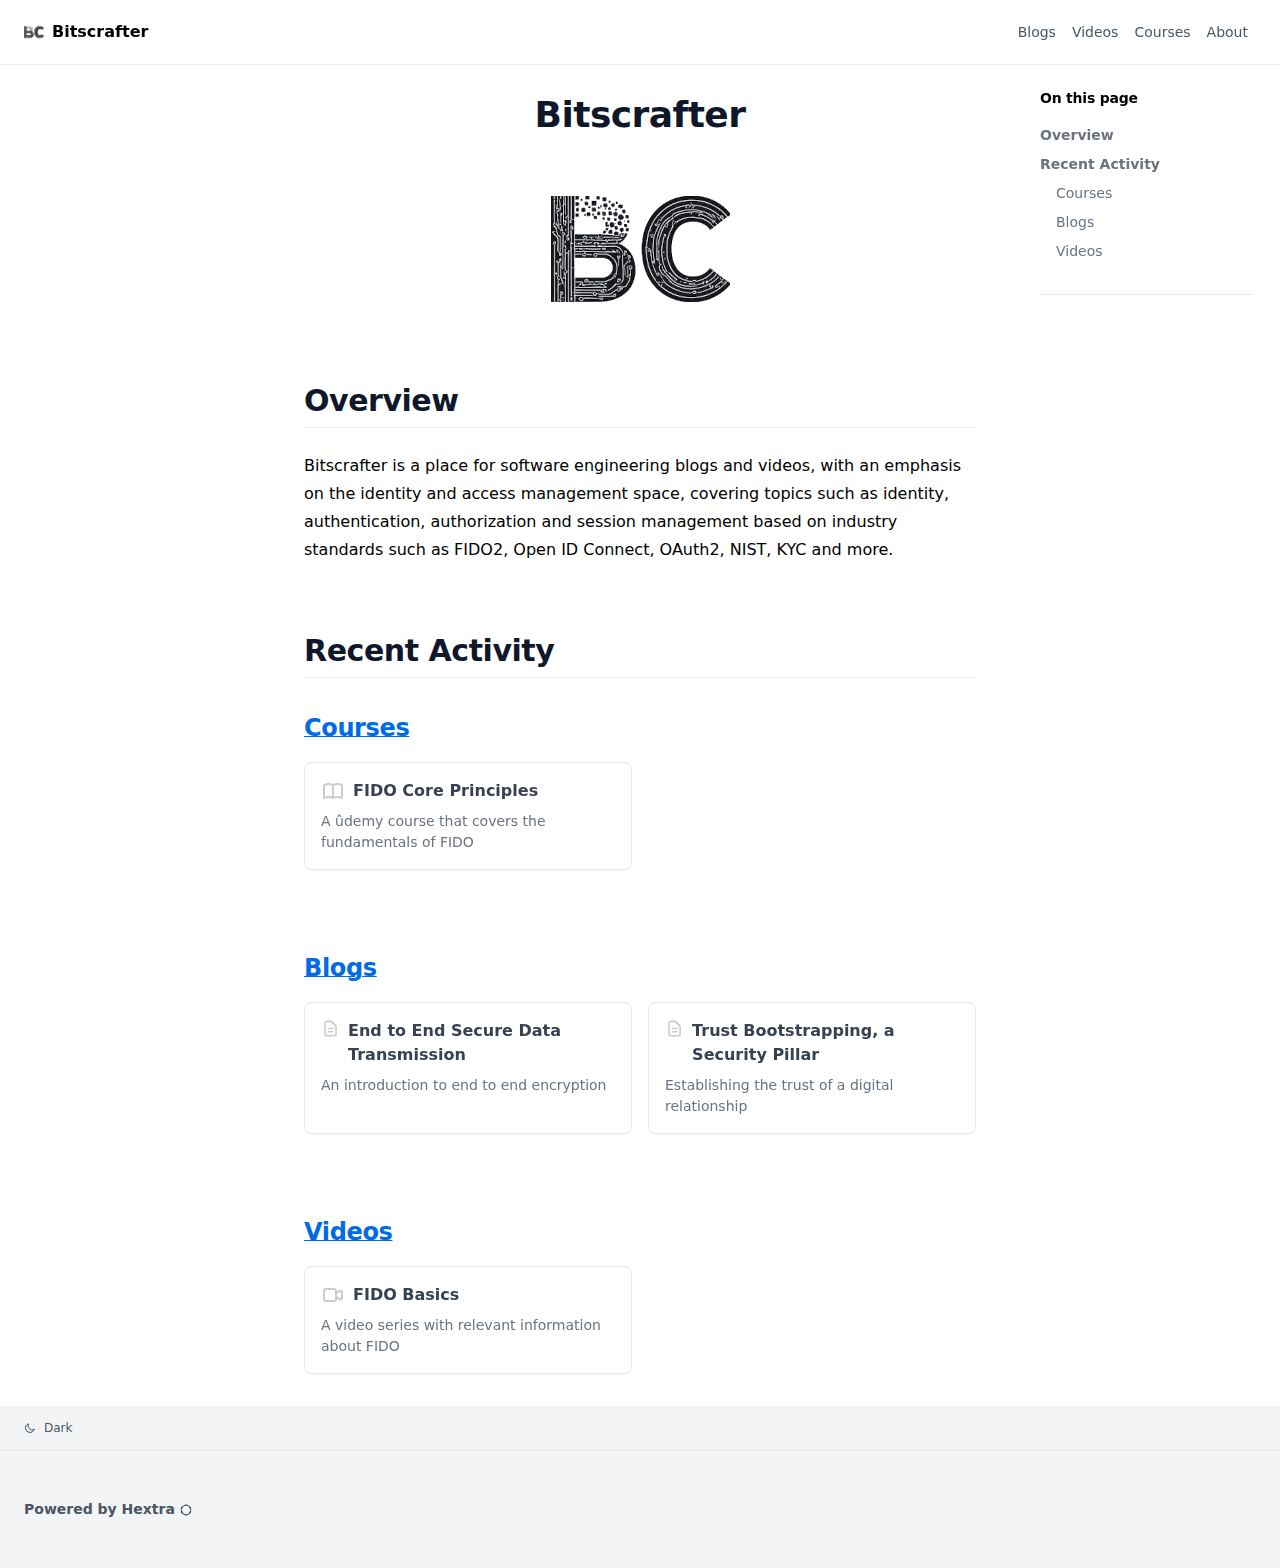
==== commit da50c9a0: "Updated most recent activity and fix a bug in logo path in blogs" ====
--- a/index.html
+++ b/index.html
@@ -21,12 +21,12 @@
 
   <meta itemprop="name" content="Bitscrafter">
   <meta itemprop="description" content="Overview Bitscrafter is a place for software engineering blogs and videos, with an emphasis on the identity and access management space, covering topics such as identity, authentication, authorization and session management based on industry standards such as FIDO2, Open ID Connect, OAuth2, NIST, KYC and more.
-Blogs Videos Recent Posts FIDO2 - Core Concepts FIDO2 Introduction 1. A brief introduction to the series FIDO2 Elements 2. The pieces that makeup FIDO FIDO2 Registration 3. The registration flow FIDO2 Authentication 4. The authentication flow FIDO2 Authenticator Elements 5. A few characteristics of an authenticator FIDO2 Security 6. A comparison of fido2 credentials and passwords">
-  <meta itemprop="wordCount" content="103">
+Recent Activity Courses FIDO Core PrinciplesA ûdemy course that covers the fundamentals of FIDO Blogs End to End Secure Data TransmissionAn introduction to end to end encryption Trust Bootstrapping, a Security PillarEstablishing the trust of a digital relationship Videos FIDO BasicsA video series with relevant information about FIDO">
+  <meta itemprop="wordCount" content="94">
   <meta name="twitter:card" content="summary">
   <meta name="twitter:title" content="Bitscrafter">
   <meta name="twitter:description" content="Overview Bitscrafter is a place for software engineering blogs and videos, with an emphasis on the identity and access management space, covering topics such as identity, authentication, authorization and session management based on industry standards such as FIDO2, Open ID Connect, OAuth2, NIST, KYC and more.
-Blogs Videos Recent Posts FIDO2 - Core Concepts FIDO2 Introduction 1. A brief introduction to the series FIDO2 Elements 2. The pieces that makeup FIDO FIDO2 Registration 3. The registration flow FIDO2 Authentication 4. The authentication flow FIDO2 Authenticator Elements 5. A few characteristics of an authenticator FIDO2 Security 6. A comparison of fido2 credentials and passwords">
+Recent Activity Courses FIDO Core PrinciplesA ûdemy course that covers the fundamentals of FIDO Blogs End to End Secure Data TransmissionAn introduction to end to end encryption Trust Bootstrapping, a Security PillarEstablishing the trust of a digital relationship Videos FIDO BasicsA video series with relevant information about FIDO">
 
     <link rel="preload" href="/css/compiled/main.min.0d60cbb74d97ccaea83c3ea6d973c5961d69642b38588069a503bc04e284cbc7.css" as="style" integrity="sha256-DWDLt02XzK6oPD6m2XPFlh1pZCs4WIBppQO8BOKEy8c=" />
     <link href="/css/compiled/main.min.0d60cbb74d97ccaea83c3ea6d973c5961d69642b38588069a503bc04e284cbc7.css" rel="stylesheet" integrity="sha256-DWDLt02XzK6oPD6m2XPFlh1pZCs4WIBppQO8BOKEy8c=" />
@@ -205,11 +205,19 @@
         </a>
       </li>
       <li class="hx-my-2 hx-scroll-my-6 hx-scroll-py-6">
-        <a class="hx-font-semibold hx-inline-block hx-text-gray-500 hover:hx-text-gray-900 dark:hx-text-gray-400 dark:hover:hx-text-gray-300 contrast-more:hx-text-gray-900 contrast-more:hx-underline contrast-more:dark:hx-text-gray-50 hx-w-full hx-break-words" href="#recent-posts">Recent Posts
+        <a class="hx-font-semibold hx-inline-block hx-text-gray-500 hover:hx-text-gray-900 dark:hx-text-gray-400 dark:hover:hx-text-gray-300 contrast-more:hx-text-gray-900 contrast-more:hx-underline contrast-more:dark:hx-text-gray-50 hx-w-full hx-break-words" href="#recent-activity">Recent Activity
         </a>
       </li>
       <li class="hx-my-2 hx-scroll-my-6 hx-scroll-py-6">
-        <a class="ltr:hx-pl-4 rtl:hx-pr-4 hx-inline-block hx-text-gray-500 hover:hx-text-gray-900 dark:hx-text-gray-400 dark:hover:hx-text-gray-300 contrast-more:hx-text-gray-900 contrast-more:hx-underline contrast-more:dark:hx-text-gray-50 hx-w-full hx-break-words" href="#fido2---core-concepts">FIDO2 - Core Concepts
+        <a class="ltr:hx-pl-4 rtl:hx-pr-4 hx-inline-block hx-text-gray-500 hover:hx-text-gray-900 dark:hx-text-gray-400 dark:hover:hx-text-gray-300 contrast-more:hx-text-gray-900 contrast-more:hx-underline contrast-more:dark:hx-text-gray-50 hx-w-full hx-break-words" href="#coursescourses">Courses
+        </a>
+      </li>
+      <li class="hx-my-2 hx-scroll-my-6 hx-scroll-py-6">
+        <a class="ltr:hx-pl-4 rtl:hx-pr-4 hx-inline-block hx-text-gray-500 hover:hx-text-gray-900 dark:hx-text-gray-400 dark:hover:hx-text-gray-300 contrast-more:hx-text-gray-900 contrast-more:hx-underline contrast-more:dark:hx-text-gray-50 hx-w-full hx-break-words" href="#blogsblogs">Blogs
+        </a>
+      </li>
+      <li class="hx-my-2 hx-scroll-my-6 hx-scroll-py-6">
+        <a class="ltr:hx-pl-4 rtl:hx-pr-4 hx-inline-block hx-text-gray-500 hover:hx-text-gray-900 dark:hx-text-gray-400 dark:hover:hx-text-gray-300 contrast-more:hx-text-gray-900 contrast-more:hx-underline contrast-more:dark:hx-text-gray-50 hx-w-full hx-break-words" href="#videosvideos">Videos
         </a>
       </li></ul>
       <div class="hx-mt-8 hx-border-t hx-bg-white hx-pt-8 hx-shadow-[0_-12px_16px_white] dark:hx-bg-dark dark:hx-shadow-[0_-12px_16px_#111] hx-sticky hx-bottom-0 hx-flex hx-flex-col hx-items-start hx-gap-2 hx-pb-8 dark:hx-border-neutral-800 contrast-more:hx-border-t contrast-more:hx-border-neutral-400 contrast-more:hx-shadow-none contrast-more:dark:hx-border-neutral-400">
@@ -234,56 +242,50 @@
 space, covering topics such as identity, authentication, authorization and session management based on industry
 standards such as FIDO2, Open ID Connect, OAuth2, NIST, KYC and more.</p>
 <br/>
-<div class="hextra-cards hx-mt-4 hx-gap-4 hx-grid not-prose" style="--hextra-cards-grid-cols: 2;">
+<!--
+<div class="hextra-cards hx-mt-4 hx-gap-4 hx-grid not-prose" style="--hextra-cards-grid-cols: 1;">
     <a
       class="hextra-card hx-group hx-flex hx-flex-col hx-justify-start hx-overflow-hidden hx-rounded-lg hx-border hx-border-gray-200 hx-text-current hx-no-underline dark:hx-shadow-none hover:hx-shadow-gray-100 dark:hover:hx-shadow-none hx-shadow-gray-100 active:hx-shadow-sm active:hx-shadow-gray-200 hx-transition-all hx-duration-200 hover:hx-border-gray-300 hx-bg-transparent hx-shadow-sm dark:hx-border-neutral-800 hover:hx-bg-slate-50 hover:hx-shadow-md dark:hover:hx-border-neutral-700 dark:hover:hx-bg-neutral-900"href="blogs"
         ><span class="hextra-card-icon hx-flex hx-font-semibold hx-items-start hx-gap-2 hx-pt-4 hx-px-4 hx-text-gray-700 hover:hx-text-gray-900 dark:hx-text-neutral-200 dark:hover:hx-text-neutral-50"><svg xmlns="http://www.w3.org/2000/svg" fill="none" viewBox="0 0 24 24" stroke-width="2" stroke="currentColor" aria-hidden="true"><path stroke-linecap="round" stroke-linejoin="round" d="M9 12h6m-6 4h6m2 5H7a2 2 0 01-2-2V5a2 2 0 012-2h5.586a1 1 0 01.707.293l5.414 5.414a1 1 0 01.293.707V19a2 2 0 01-2 2z"/></svg>Blogs</span><div class="hextra-card-subtitle hx-line-clamp-3 hx-text-sm hx-font-normal hx-text-gray-500 dark:hx-text-gray-400 hx-px-4 hx-mb-4 hx-mt-2"><br/></div></a>
     <a
       class="hextra-card hx-group hx-flex hx-flex-col hx-justify-start hx-overflow-hidden hx-rounded-lg hx-border hx-border-gray-200 hx-text-current hx-no-underline dark:hx-shadow-none hover:hx-shadow-gray-100 dark:hover:hx-shadow-none hx-shadow-gray-100 active:hx-shadow-sm active:hx-shadow-gray-200 hx-transition-all hx-duration-200 hover:hx-border-gray-300 hx-bg-transparent hx-shadow-sm dark:hx-border-neutral-800 hover:hx-bg-slate-50 hover:hx-shadow-md dark:hover:hx-border-neutral-700 dark:hover:hx-bg-neutral-900"href="videos"
         ><span class="hextra-card-icon hx-flex hx-font-semibold hx-items-start hx-gap-2 hx-pt-4 hx-px-4 hx-text-gray-700 hover:hx-text-gray-900 dark:hx-text-neutral-200 dark:hover:hx-text-neutral-50"><svg xmlns="http://www.w3.org/2000/svg" fill="none" viewBox="0 0 24 24" stroke-width="2" stroke="currentColor" aria-hidden="true"><path stroke-linecap="round" stroke-linejoin="round" d="M15 10l4.553-2.276A1 1 0 0121 8.618v6.764a1 1 0 01-1.447.894L15 14M5 18h8a2 2 0 002-2V8a2 2 0 00-2-2H5a2 2 0 00-2 2v8a2 2 0 002 2z"/></svg>Videos</span><div class="hextra-card-subtitle hx-line-clamp-3 hx-text-sm hx-font-normal hx-text-gray-500 dark:hx-text-gray-400 hx-px-4 hx-mb-4 hx-mt-2"><br/></div></a>
-</div>
-
-<br/>
-<h2>Recent Posts<span class="hx-absolute -hx-mt-20" id="recent-posts"></span>
-    <a href="#recent-posts" class="subheading-anchor" aria-label="Permalink for this section"></a></h2><h3>FIDO2 - Core Concepts<span class="hx-absolute -hx-mt-20" id="fido2---core-concepts"></span>
-    <a href="#fido2---core-concepts" class="subheading-anchor" aria-label="Permalink for this section"></a></h3><div class="hextra-cards hx-mt-4 hx-gap-4 hx-grid not-prose" style="--hextra-cards-grid-cols: 2;">
-    <a
-      class="hextra-card hx-group hx-flex hx-flex-col hx-justify-start hx-overflow-hidden hx-rounded-lg hx-border hx-border-gray-200 hx-text-current hx-no-underline dark:hx-shadow-none hover:hx-shadow-gray-100 dark:hover:hx-shadow-none hx-shadow-gray-100 active:hx-shadow-sm active:hx-shadow-gray-200 hx-transition-all hx-duration-200 hover:hx-border-gray-300 hx-bg-transparent hx-shadow-sm dark:hx-border-neutral-800 hover:hx-bg-slate-50 hover:hx-shadow-md dark:hover:hx-border-neutral-700 dark:hover:hx-bg-neutral-900"><span class="hextra-card-icon hx-flex hx-font-semibold hx-items-start hx-gap-2 hx-pt-4 hx-px-4 hx-text-gray-700 hover:hx-text-gray-900 dark:hx-text-neutral-200 dark:hover:hx-text-neutral-50"><svg xmlns="http://www.w3.org/2000/svg" fill="none" viewBox="0 0 24 24" stroke-width="2" stroke="currentColor" aria-hidden="true"><path stroke-linecap="round" stroke-linejoin="round" d="M15 10l4.553-2.276A1 1 0 0121 8.618v6.764a1 1 0 01-1.447.894L15 14M5 18h8a2 2 0 002-2V8a2 2 0 00-2-2H5a2 2 0 00-2 2v8a2 2 0 002 2z"/></svg>FIDO2 Introduction</span><div class="hextra-card-subtitle hx-line-clamp-3 hx-text-sm hx-font-normal hx-text-gray-500 dark:hx-text-gray-400 hx-px-4 hx-mb-4 hx-mt-2"><br/><div style="position: relative; padding-bottom: 56.25%; height: 0; overflow: hidden;">
-          <iframe allow="accelerometer; autoplay; clipboard-write; encrypted-media; gyroscope; picture-in-picture; web-share" allowfullscreen="allowfullscreen" loading="eager" referrerpolicy="strict-origin-when-cross-origin" src="https://www.youtube.com/embed/3Vz04CleO0k?autoplay=0&amp;controls=1&amp;end=0&amp;loop=0&amp;mute=0&amp;start=0" style="position: absolute; top: 0; left: 0; width: 100%; height: 100%; border:0;" title="YouTube video"></iframe>
-        </div>
-    <br/>1. A brief introduction to the series</div></a>
-    <a
-      class="hextra-card hx-group hx-flex hx-flex-col hx-justify-start hx-overflow-hidden hx-rounded-lg hx-border hx-border-gray-200 hx-text-current hx-no-underline dark:hx-shadow-none hover:hx-shadow-gray-100 dark:hover:hx-shadow-none hx-shadow-gray-100 active:hx-shadow-sm active:hx-shadow-gray-200 hx-transition-all hx-duration-200 hover:hx-border-gray-300 hx-bg-transparent hx-shadow-sm dark:hx-border-neutral-800 hover:hx-bg-slate-50 hover:hx-shadow-md dark:hover:hx-border-neutral-700 dark:hover:hx-bg-neutral-900"><span class="hextra-card-icon hx-flex hx-font-semibold hx-items-start hx-gap-2 hx-pt-4 hx-px-4 hx-text-gray-700 hover:hx-text-gray-900 dark:hx-text-neutral-200 dark:hover:hx-text-neutral-50"><svg xmlns="http://www.w3.org/2000/svg" fill="none" viewBox="0 0 24 24" stroke-width="2" stroke="currentColor" aria-hidden="true"><path stroke-linecap="round" stroke-linejoin="round" d="M15 10l4.553-2.276A1 1 0 0121 8.618v6.764a1 1 0 01-1.447.894L15 14M5 18h8a2 2 0 002-2V8a2 2 0 00-2-2H5a2 2 0 00-2 2v8a2 2 0 002 2z"/></svg>FIDO2 Elements</span><div class="hextra-card-subtitle hx-line-clamp-3 hx-text-sm hx-font-normal hx-text-gray-500 dark:hx-text-gray-400 hx-px-4 hx-mb-4 hx-mt-2"><br/><div style="position: relative; padding-bottom: 56.25%; height: 0; overflow: hidden;">
-          <iframe allow="accelerometer; autoplay; clipboard-write; encrypted-media; gyroscope; picture-in-picture; web-share" allowfullscreen="allowfullscreen" loading="eager" referrerpolicy="strict-origin-when-cross-origin" src="https://www.youtube.com/embed/CXa3krbxB60?autoplay=0&amp;controls=1&amp;end=0&amp;loop=0&amp;mute=0&amp;start=0" style="position: absolute; top: 0; left: 0; width: 100%; height: 100%; border:0;" title="YouTube video"></iframe>
-        </div>
-    <br/>2. The pieces that makeup FIDO</div></a>
-    <a
-      class="hextra-card hx-group hx-flex hx-flex-col hx-justify-start hx-overflow-hidden hx-rounded-lg hx-border hx-border-gray-200 hx-text-current hx-no-underline dark:hx-shadow-none hover:hx-shadow-gray-100 dark:hover:hx-shadow-none hx-shadow-gray-100 active:hx-shadow-sm active:hx-shadow-gray-200 hx-transition-all hx-duration-200 hover:hx-border-gray-300 hx-bg-transparent hx-shadow-sm dark:hx-border-neutral-800 hover:hx-bg-slate-50 hover:hx-shadow-md dark:hover:hx-border-neutral-700 dark:hover:hx-bg-neutral-900"><span class="hextra-card-icon hx-flex hx-font-semibold hx-items-start hx-gap-2 hx-pt-4 hx-px-4 hx-text-gray-700 hover:hx-text-gray-900 dark:hx-text-neutral-200 dark:hover:hx-text-neutral-50"><svg xmlns="http://www.w3.org/2000/svg" fill="none" viewBox="0 0 24 24" stroke-width="2" stroke="currentColor" aria-hidden="true"><path stroke-linecap="round" stroke-linejoin="round" d="M15 10l4.553-2.276A1 1 0 0121 8.618v6.764a1 1 0 01-1.447.894L15 14M5 18h8a2 2 0 002-2V8a2 2 0 00-2-2H5a2 2 0 00-2 2v8a2 2 0 002 2z"/></svg>FIDO2 Registration</span><div class="hextra-card-subtitle hx-line-clamp-3 hx-text-sm hx-font-normal hx-text-gray-500 dark:hx-text-gray-400 hx-px-4 hx-mb-4 hx-mt-2"><br/><div style="position: relative; padding-bottom: 56.25%; height: 0; overflow: hidden;">
-          <iframe allow="accelerometer; autoplay; clipboard-write; encrypted-media; gyroscope; picture-in-picture; web-share" allowfullscreen="allowfullscreen" loading="eager" referrerpolicy="strict-origin-when-cross-origin" src="https://www.youtube.com/embed/YDHtha4mbkw?autoplay=0&amp;controls=1&amp;end=0&amp;loop=0&amp;mute=0&amp;start=0" style="position: absolute; top: 0; left: 0; width: 100%; height: 100%; border:0;" title="YouTube video"></iframe>
-        </div>
-    <br/>3. The registration flow</div></a>
-    <a
-      class="hextra-card hx-group hx-flex hx-flex-col hx-justify-start hx-overflow-hidden hx-rounded-lg hx-border hx-border-gray-200 hx-text-current hx-no-underline dark:hx-shadow-none hover:hx-shadow-gray-100 dark:hover:hx-shadow-none hx-shadow-gray-100 active:hx-shadow-sm active:hx-shadow-gray-200 hx-transition-all hx-duration-200 hover:hx-border-gray-300 hx-bg-transparent hx-shadow-sm dark:hx-border-neutral-800 hover:hx-bg-slate-50 hover:hx-shadow-md dark:hover:hx-border-neutral-700 dark:hover:hx-bg-neutral-900"><span class="hextra-card-icon hx-flex hx-font-semibold hx-items-start hx-gap-2 hx-pt-4 hx-px-4 hx-text-gray-700 hover:hx-text-gray-900 dark:hx-text-neutral-200 dark:hover:hx-text-neutral-50"><svg xmlns="http://www.w3.org/2000/svg" fill="none" viewBox="0 0 24 24" stroke-width="2" stroke="currentColor" aria-hidden="true"><path stroke-linecap="round" stroke-linejoin="round" d="M15 10l4.553-2.276A1 1 0 0121 8.618v6.764a1 1 0 01-1.447.894L15 14M5 18h8a2 2 0 002-2V8a2 2 0 00-2-2H5a2 2 0 00-2 2v8a2 2 0 002 2z"/></svg>FIDO2 Authentication</span><div class="hextra-card-subtitle hx-line-clamp-3 hx-text-sm hx-font-normal hx-text-gray-500 dark:hx-text-gray-400 hx-px-4 hx-mb-4 hx-mt-2"><br/><div style="position: relative; padding-bottom: 56.25%; height: 0; overflow: hidden;">
-          <iframe allow="accelerometer; autoplay; clipboard-write; encrypted-media; gyroscope; picture-in-picture; web-share" allowfullscreen="allowfullscreen" loading="eager" referrerpolicy="strict-origin-when-cross-origin" src="https://www.youtube.com/embed/mMb4eC8G9_c?autoplay=0&amp;controls=1&amp;end=0&amp;loop=0&amp;mute=0&amp;start=0" style="position: absolute; top: 0; left: 0; width: 100%; height: 100%; border:0;" title="YouTube video"></iframe>
-        </div>
-    <br/>4. The authentication flow</div></a>
-    <a
-      class="hextra-card hx-group hx-flex hx-flex-col hx-justify-start hx-overflow-hidden hx-rounded-lg hx-border hx-border-gray-200 hx-text-current hx-no-underline dark:hx-shadow-none hover:hx-shadow-gray-100 dark:hover:hx-shadow-none hx-shadow-gray-100 active:hx-shadow-sm active:hx-shadow-gray-200 hx-transition-all hx-duration-200 hover:hx-border-gray-300 hx-bg-transparent hx-shadow-sm dark:hx-border-neutral-800 hover:hx-bg-slate-50 hover:hx-shadow-md dark:hover:hx-border-neutral-700 dark:hover:hx-bg-neutral-900"><span class="hextra-card-icon hx-flex hx-font-semibold hx-items-start hx-gap-2 hx-pt-4 hx-px-4 hx-text-gray-700 hover:hx-text-gray-900 dark:hx-text-neutral-200 dark:hover:hx-text-neutral-50"><svg xmlns="http://www.w3.org/2000/svg" fill="none" viewBox="0 0 24 24" stroke-width="2" stroke="currentColor" aria-hidden="true"><path stroke-linecap="round" stroke-linejoin="round" d="M15 10l4.553-2.276A1 1 0 0121 8.618v6.764a1 1 0 01-1.447.894L15 14M5 18h8a2 2 0 002-2V8a2 2 0 00-2-2H5a2 2 0 00-2 2v8a2 2 0 002 2z"/></svg>FIDO2 Authenticator Elements</span><div class="hextra-card-subtitle hx-line-clamp-3 hx-text-sm hx-font-normal hx-text-gray-500 dark:hx-text-gray-400 hx-px-4 hx-mb-4 hx-mt-2"><br/><div style="position: relative; padding-bottom: 56.25%; height: 0; overflow: hidden;">
-          <iframe allow="accelerometer; autoplay; clipboard-write; encrypted-media; gyroscope; picture-in-picture; web-share" allowfullscreen="allowfullscreen" loading="eager" referrerpolicy="strict-origin-when-cross-origin" src="https://www.youtube.com/embed/SbP9GYiFYjs?autoplay=0&amp;controls=1&amp;end=0&amp;loop=0&amp;mute=0&amp;start=0" style="position: absolute; top: 0; left: 0; width: 100%; height: 100%; border:0;" title="YouTube video"></iframe>
-        </div>
-    <br/>5. A few characteristics of an authenticator</div></a>
-    <a
-      class="hextra-card hx-group hx-flex hx-flex-col hx-justify-start hx-overflow-hidden hx-rounded-lg hx-border hx-border-gray-200 hx-text-current hx-no-underline dark:hx-shadow-none hover:hx-shadow-gray-100 dark:hover:hx-shadow-none hx-shadow-gray-100 active:hx-shadow-sm active:hx-shadow-gray-200 hx-transition-all hx-duration-200 hover:hx-border-gray-300 hx-bg-transparent hx-shadow-sm dark:hx-border-neutral-800 hover:hx-bg-slate-50 hover:hx-shadow-md dark:hover:hx-border-neutral-700 dark:hover:hx-bg-neutral-900"><span class="hextra-card-icon hx-flex hx-font-semibold hx-items-start hx-gap-2 hx-pt-4 hx-px-4 hx-text-gray-700 hover:hx-text-gray-900 dark:hx-text-neutral-200 dark:hover:hx-text-neutral-50"><svg xmlns="http://www.w3.org/2000/svg" fill="none" viewBox="0 0 24 24" stroke-width="2" stroke="currentColor" aria-hidden="true"><path stroke-linecap="round" stroke-linejoin="round" d="M15 10l4.553-2.276A1 1 0 0121 8.618v6.764a1 1 0 01-1.447.894L15 14M5 18h8a2 2 0 002-2V8a2 2 0 00-2-2H5a2 2 0 00-2 2v8a2 2 0 002 2z"/></svg>FIDO2 Security</span><div class="hextra-card-subtitle hx-line-clamp-3 hx-text-sm hx-font-normal hx-text-gray-500 dark:hx-text-gray-400 hx-px-4 hx-mb-4 hx-mt-2"><br/><div style="position: relative; padding-bottom: 56.25%; height: 0; overflow: hidden;">
-          <iframe allow="accelerometer; autoplay; clipboard-write; encrypted-media; gyroscope; picture-in-picture; web-share" allowfullscreen="allowfullscreen" loading="eager" referrerpolicy="strict-origin-when-cross-origin" src="https://www.youtube.com/embed/-Sqz2-vGDW8?autoplay=0&amp;controls=1&amp;end=0&amp;loop=0&amp;mute=0&amp;start=0" style="position: absolute; top: 0; left: 0; width: 100%; height: 100%; border:0;" title="YouTube video"></iframe>
-        </div>
-    <br/>6. A comparison of fido2 credentials and passwords</div></a>
-<!--
-    <a
-      class="hextra-card hx-group hx-flex hx-flex-col hx-justify-start hx-overflow-hidden hx-rounded-lg hx-border hx-border-gray-200 hx-text-current hx-no-underline dark:hx-shadow-none hover:hx-shadow-gray-100 dark:hover:hx-shadow-none hx-shadow-gray-100 active:hx-shadow-sm active:hx-shadow-gray-200 hx-transition-all hx-duration-200 hover:hx-border-gray-300 hx-bg-transparent hx-shadow-sm dark:hx-border-neutral-800 hover:hx-bg-slate-50 hover:hx-shadow-md dark:hover:hx-border-neutral-700 dark:hover:hx-bg-neutral-900"><span class="hextra-card-icon hx-flex hx-font-semibold hx-items-start hx-gap-2 hx-pt-4 hx-px-4 hx-text-gray-700 hover:hx-text-gray-900 dark:hx-text-neutral-200 dark:hover:hx-text-neutral-50"><svg xmlns="http://www.w3.org/2000/svg" fill="none" viewBox="0 0 24 24" stroke-width="2" stroke="currentColor" aria-hidden="true"><path stroke-linecap="round" stroke-linejoin="round" d="M15 10l4.553-2.276A1 1 0 0121 8.618v6.764a1 1 0 01-1.447.894L15 14M5 18h8a2 2 0 002-2V8a2 2 0 00-2-2H5a2 2 0 00-2 2v8a2 2 0 002 2z"/></svg>FIDO2 Security</span><div class="hextra-card-subtitle hx-line-clamp-3 hx-text-sm hx-font-normal hx-text-gray-500 dark:hx-text-gray-400 hx-px-4 hx-mb-4 hx-mt-2"><br/><div style="position: relative; padding-bottom: 56.25%; height: 0; overflow: hidden;">
-          <iframe allow="accelerometer; autoplay; clipboard-write; encrypted-media; gyroscope; picture-in-picture; web-share" allowfullscreen="allowfullscreen" loading="eager" referrerpolicy="strict-origin-when-cross-origin" src="https://www.youtube.com/embed/Acr2tejgSEE?autoplay=0&amp;controls=1&amp;end=0&amp;loop=0&amp;mute=0&amp;start=0" style="position: absolute; top: 0; left: 0; width: 100%; height: 100%; border:0;" title="YouTube video"></iframe>
-        </div>
-    <br/>A comparison of fido2 credentials and passwords</div></a>
+    <a
+      class="hextra-card hx-group hx-flex hx-flex-col hx-justify-start hx-overflow-hidden hx-rounded-lg hx-border hx-border-gray-200 hx-text-current hx-no-underline dark:hx-shadow-none hover:hx-shadow-gray-100 dark:hover:hx-shadow-none hx-shadow-gray-100 active:hx-shadow-sm active:hx-shadow-gray-200 hx-transition-all hx-duration-200 hover:hx-border-gray-300 hx-bg-transparent hx-shadow-sm dark:hx-border-neutral-800 hover:hx-bg-slate-50 hover:hx-shadow-md dark:hover:hx-border-neutral-700 dark:hover:hx-bg-neutral-900"href="courses"
+        ><span class="hextra-card-icon hx-flex hx-font-semibold hx-items-start hx-gap-2 hx-pt-4 hx-px-4 hx-text-gray-700 hover:hx-text-gray-900 dark:hx-text-neutral-200 dark:hover:hx-text-neutral-50"><svg xmlns="http://www.w3.org/2000/svg" fill="none" viewBox="0 0 24 24" stroke-width="2" stroke="currentColor" aria-hidden="true"><path stroke-linecap="round" stroke-linejoin="round" d="M12 6.253v13m0-13C10.832 5.477 9.246 5 7.5 5S4.168 5.477 3 6.253v13C4.168 18.477 5.754 18 7.5 18s3.332.477 4.5 1.253m0-13C13.168 5.477 14.754 5 16.5 5c1.747 0 3.332.477 4.5 1.253v13C19.832 18.477 18.247 18 16.5 18c-1.746 0-3.332.477-4.5 1.253"/></svg>Courses</span><div class="hextra-card-subtitle hx-line-clamp-3 hx-text-sm hx-font-normal hx-text-gray-500 dark:hx-text-gray-400 hx-px-4 hx-mb-4 hx-mt-2"><br/></div></a>
+</div>
+
+
+<br/>
+<br/>
 -->
+<h2>Recent Activity<span class="hx-absolute -hx-mt-20" id="recent-activity"></span>
+    <a href="#recent-activity" class="subheading-anchor" aria-label="Permalink for this section"></a></h2><h3><a href="courses" >Courses</a><span class="hx-absolute -hx-mt-20" id="coursescourses"></span>
+    <a href="#coursescourses" class="subheading-anchor" aria-label="Permalink for this section"></a></h3><div class="hextra-cards hx-mt-4 hx-gap-4 hx-grid not-prose" style="--hextra-cards-grid-cols: 2;">
+    <a
+      class="hextra-card hx-group hx-flex hx-flex-col hx-justify-start hx-overflow-hidden hx-rounded-lg hx-border hx-border-gray-200 hx-text-current hx-no-underline dark:hx-shadow-none hover:hx-shadow-gray-100 dark:hover:hx-shadow-none hx-shadow-gray-100 active:hx-shadow-sm active:hx-shadow-gray-200 hx-transition-all hx-duration-200 hover:hx-border-gray-300 hx-bg-transparent hx-shadow-sm dark:hx-border-neutral-800 hover:hx-bg-slate-50 hover:hx-shadow-md dark:hover:hx-border-neutral-700 dark:hover:hx-bg-neutral-900"href="https://www.udemy.com/course/bitscrafter-fido-core-principles"
+        target="_blank" rel="noreferrer"><span class="hextra-card-icon hx-flex hx-font-semibold hx-items-start hx-gap-2 hx-pt-4 hx-px-4 hx-text-gray-700 hover:hx-text-gray-900 dark:hx-text-neutral-200 dark:hover:hx-text-neutral-50"><svg xmlns="http://www.w3.org/2000/svg" fill="none" viewBox="0 0 24 24" stroke-width="2" stroke="currentColor" aria-hidden="true"><path stroke-linecap="round" stroke-linejoin="round" d="M12 6.253v13m0-13C10.832 5.477 9.246 5 7.5 5S4.168 5.477 3 6.253v13C4.168 18.477 5.754 18 7.5 18s3.332.477 4.5 1.253m0-13C13.168 5.477 14.754 5 16.5 5c1.747 0 3.332.477 4.5 1.253v13C19.832 18.477 18.247 18 16.5 18c-1.746 0-3.332.477-4.5 1.253"/></svg>FIDO Core Principles</span><div class="hextra-card-subtitle hx-line-clamp-3 hx-text-sm hx-font-normal hx-text-gray-500 dark:hx-text-gray-400 hx-px-4 hx-mb-4 hx-mt-2">A ûdemy course that covers the fundamentals of FIDO</div></a>
+</div>
+
+<br/>
+<br/>
+<h3><a href="blogs" >Blogs</a><span class="hx-absolute -hx-mt-20" id="blogsblogs"></span>
+    <a href="#blogsblogs" class="subheading-anchor" aria-label="Permalink for this section"></a></h3><div class="hextra-cards hx-mt-4 hx-gap-4 hx-grid not-prose" style="--hextra-cards-grid-cols: 2;">
+    <a
+      class="hextra-card hx-group hx-flex hx-flex-col hx-justify-start hx-overflow-hidden hx-rounded-lg hx-border hx-border-gray-200 hx-text-current hx-no-underline dark:hx-shadow-none hover:hx-shadow-gray-100 dark:hover:hx-shadow-none hx-shadow-gray-100 active:hx-shadow-sm active:hx-shadow-gray-200 hx-transition-all hx-duration-200 hover:hx-border-gray-300 hx-bg-transparent hx-shadow-sm dark:hx-border-neutral-800 hover:hx-bg-slate-50 hover:hx-shadow-md dark:hover:hx-border-neutral-700 dark:hover:hx-bg-neutral-900"href="blogs/end_to_end_secure_data_transmission"
+        ><span class="hextra-card-icon hx-flex hx-font-semibold hx-items-start hx-gap-2 hx-pt-4 hx-px-4 hx-text-gray-700 hover:hx-text-gray-900 dark:hx-text-neutral-200 dark:hover:hx-text-neutral-50"><svg xmlns="http://www.w3.org/2000/svg" fill="none" viewBox="0 0 24 24" stroke-width="2" stroke="currentColor" aria-hidden="true"><path stroke-linecap="round" stroke-linejoin="round" d="M9 12h6m-6 4h6m2 5H7a2 2 0 01-2-2V5a2 2 0 012-2h5.586a1 1 0 01.707.293l5.414 5.414a1 1 0 01.293.707V19a2 2 0 01-2 2z"/></svg>End to End Secure Data Transmission</span><div class="hextra-card-subtitle hx-line-clamp-3 hx-text-sm hx-font-normal hx-text-gray-500 dark:hx-text-gray-400 hx-px-4 hx-mb-4 hx-mt-2">An introduction to end to end encryption</div></a>
+    <a
+      class="hextra-card hx-group hx-flex hx-flex-col hx-justify-start hx-overflow-hidden hx-rounded-lg hx-border hx-border-gray-200 hx-text-current hx-no-underline dark:hx-shadow-none hover:hx-shadow-gray-100 dark:hover:hx-shadow-none hx-shadow-gray-100 active:hx-shadow-sm active:hx-shadow-gray-200 hx-transition-all hx-duration-200 hover:hx-border-gray-300 hx-bg-transparent hx-shadow-sm dark:hx-border-neutral-800 hover:hx-bg-slate-50 hover:hx-shadow-md dark:hover:hx-border-neutral-700 dark:hover:hx-bg-neutral-900"href="blogs/trust_bootstrapping_secure_foundation_for_interactions"
+        ><span class="hextra-card-icon hx-flex hx-font-semibold hx-items-start hx-gap-2 hx-pt-4 hx-px-4 hx-text-gray-700 hover:hx-text-gray-900 dark:hx-text-neutral-200 dark:hover:hx-text-neutral-50"><svg xmlns="http://www.w3.org/2000/svg" fill="none" viewBox="0 0 24 24" stroke-width="2" stroke="currentColor" aria-hidden="true"><path stroke-linecap="round" stroke-linejoin="round" d="M9 12h6m-6 4h6m2 5H7a2 2 0 01-2-2V5a2 2 0 012-2h5.586a1 1 0 01.707.293l5.414 5.414a1 1 0 01.293.707V19a2 2 0 01-2 2z"/></svg>Trust Bootstrapping, a Security Pillar</span><div class="hextra-card-subtitle hx-line-clamp-3 hx-text-sm hx-font-normal hx-text-gray-500 dark:hx-text-gray-400 hx-px-4 hx-mb-4 hx-mt-2">Establishing the trust of a digital relationship</div></a>
+</div>
+
+<br/>
+<br/>
+<h3><a href="videos" >Videos</a><span class="hx-absolute -hx-mt-20" id="videosvideos"></span>
+    <a href="#videosvideos" class="subheading-anchor" aria-label="Permalink for this section"></a></h3><div class="hextra-cards hx-mt-4 hx-gap-4 hx-grid not-prose" style="--hextra-cards-grid-cols: 2;">
+    <a
+      class="hextra-card hx-group hx-flex hx-flex-col hx-justify-start hx-overflow-hidden hx-rounded-lg hx-border hx-border-gray-200 hx-text-current hx-no-underline dark:hx-shadow-none hover:hx-shadow-gray-100 dark:hover:hx-shadow-none hx-shadow-gray-100 active:hx-shadow-sm active:hx-shadow-gray-200 hx-transition-all hx-duration-200 hover:hx-border-gray-300 hx-bg-transparent hx-shadow-sm dark:hx-border-neutral-800 hover:hx-bg-slate-50 hover:hx-shadow-md dark:hover:hx-border-neutral-700 dark:hover:hx-bg-neutral-900"href="https://youtube.com/playlist?list=PLKRqHOqFZB-lYMDUNj2SRZ2sfzEIaFQQa&amp;si=N5pr_bVcmElb00uG"
+        target="_blank" rel="noreferrer"><span class="hextra-card-icon hx-flex hx-font-semibold hx-items-start hx-gap-2 hx-pt-4 hx-px-4 hx-text-gray-700 hover:hx-text-gray-900 dark:hx-text-neutral-200 dark:hover:hx-text-neutral-50"><svg xmlns="http://www.w3.org/2000/svg" fill="none" viewBox="0 0 24 24" stroke-width="2" stroke="currentColor" aria-hidden="true"><path stroke-linecap="round" stroke-linejoin="round" d="M15 10l4.553-2.276A1 1 0 0121 8.618v6.764a1 1 0 01-1.447.894L15 14M5 18h8a2 2 0 002-2V8a2 2 0 00-2-2H5a2 2 0 00-2 2v8a2 2 0 002 2z"/></svg>FIDO Basics</span><div class="hextra-card-subtitle hx-line-clamp-3 hx-text-sm hx-font-normal hx-text-gray-500 dark:hx-text-gray-400 hx-px-4 hx-mb-4 hx-mt-2">A video series with relevant information about FIDO</div></a>
 </div>
 
 
